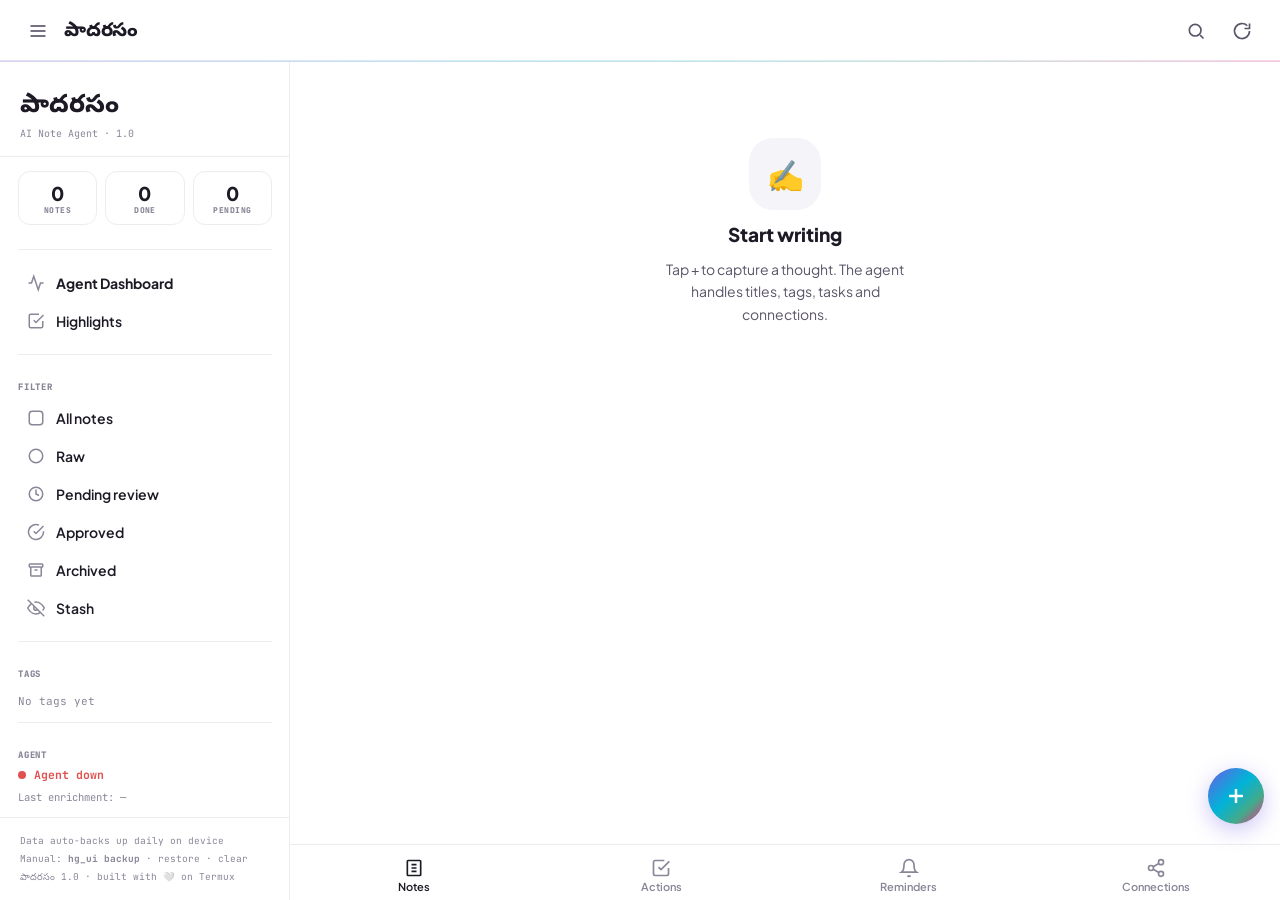
==== hg_ui/static/index.html @ 942499d6 "Production grade version QuickSilver (Hg) v1.0.0" ====
<!DOCTYPE html>
<html lang="en">
<head>
<meta charset="UTF-8"/>
<meta name="viewport" content="width=device-width,initial-scale=1,viewport-fit=cover"/>
<meta name="theme-color" content="#ffffff"/>
<script>
// Apply the saved theme BEFORE first paint. Doing this in the main script would
// render one frame of light theme first — a jarring white flash for dark-mode
// users. Kept tiny and dependency-free so it can run this early.
// Note: theme is the one thing we DO persist locally even on a remote origin —
// it's a display preference, not note content, so it carries no privacy weight.
(function(){
  try{
    var t = localStorage.getItem("hg_theme") || "system";
    if (t === "dark" || t === "light") document.documentElement.dataset.theme = t;
    var dark = t === "dark" ||
      (t === "system" && matchMedia("(prefers-color-scheme: dark)").matches);
    var m = document.querySelector('meta[name="theme-color"]');
    if (m) m.setAttribute("content", dark ? "#131219" : "#ffffff");
  }catch(e){}
})();
</script>
<meta name="mobile-web-app-capable" content="yes"/>
<title>పాదరసం</title>
<link rel="manifest" href="/manifest.json"/>
<!-- Favicons. The manifest already covers the INSTALLED PWA, but browsers don't
     read it for the tab strip — these links are what put the Hg mark on a tab,
     a bookmark, and the iOS home screen.
     · SVG first: modern browsers prefer it (crisp at any DPI, tiny).
     · ICO fallback: Safari and older browsers ignore SVG favicons.
     · apple-touch-icon: iOS ignores the manifest entirely and needs this link. -->
<link rel="icon" href="/icons/favicon.svg" type="image/svg+xml"/>
<link rel="icon" href="/icons/favicon.ico" sizes="16x16 32x32 48x48"/>
<link rel="icon" href="/icons/favicon-32.png" type="image/png" sizes="32x32"/>
<link rel="icon" href="/icons/favicon-16.png" type="image/png" sizes="16x16"/>
<link rel="apple-touch-icon" href="/icons/apple-touch-icon.png" sizes="180x180"/>
<link rel="preconnect" href="https://fonts.googleapis.com"/>
<link rel="preconnect" href="https://fonts.gstatic.com" crossorigin/>
<link href="https://fonts.googleapis.com/css2?family=Plus+Jakarta+Sans:wght@400;500;600;700;800&family=Lora:ital,wght@0,400;0,500;1,400&family=JetBrains+Mono:wght@400;500;600&family=Noto+Serif+Telugu:wght@400;500;600;700&family=Noto+Sans+Telugu:wght@400;500;600;700&display=swap" rel="stylesheet"/>
<style>
/* ═══ Tokens — plain white chrome, pastel notes ═══ */
:root{
  --bg:#ffffff; --ink:#1d1a26; --ink2:#5a5568; --mut:#8a8698;
  --line:#ececf1; --line2:#dcdae6;
  --violet:#6C5CE7; --teal:#2f9e77; --amber:#e8964a; --pink:#e0447e; --rose:#e05252;
  --prism:linear-gradient(135deg,#6C5CE7,#00B4D8 45%,#43AA8B 72%,#F72585);
  --fd:'Plus Jakarta Sans','Noto Sans Telugu',sans-serif; --fb:'Lora','Noto Serif Telugu',Georgia,serif; --fm:'JetBrains Mono','Noto Sans Telugu',monospace;
  --nav:60px; --sb:env(safe-area-inset-bottom,0px);
  --rail:290px;   /* desktop sidebar width; 0 when collapsed (body.rail-off) */
  --sh:0 1px 2px rgba(29,26,38,.05); --sh2:0 10px 32px rgba(29,26,38,.12);
  --card:#ffffff;
}
/* ── Dark theme ───────────────────────────────────────────────────────────
   Everything downstream reads these variables, so a theme is a variable swap —
   no component needs to know which mode it's in. Not a plain inversion: dark
   surfaces are slightly warm and layered (bg darker than card) so depth still
   reads, and accents are lifted for contrast on dark rather than reused as-is.
   [data-theme="dark"] is the explicit choice; the media query covers "system"
   (which sets no attribute) without overriding an explicit light choice. */
:root[data-theme="dark"] .offline-banner,
:root[data-theme="dark"] [style*="#fff7e8"]{background:#2a2317!important;
  border-bottom-color:#453a22!important;color:var(--ink)!important}
:root[data-theme="dark"]{
  --bg:#131219; --ink:#ece9f5; --ink2:#b3aec6; --mut:#8b869e;
  --line:#272533; --line2:#363348;
  --card:#1b1a23;
  --violet:#9b8cff; --teal:#4fc79b; --amber:#f2b06b; --pink:#ff6fa5; --rose:#ff7070;
  --sh:0 1px 2px rgba(0,0,0,.4); --sh2:0 10px 32px rgba(0,0,0,.55);
}
@media (prefers-color-scheme: dark){
  :root:not([data-theme="light"]):not([data-theme="dark"]){
    --bg:#131219; --ink:#ece9f5; --ink2:#b3aec6; --mut:#8b869e;
    --line:#272533; --line2:#363348;
    --card:#1b1a23;
    --violet:#9b8cff; --teal:#4fc79b; --amber:#f2b06b; --pink:#ff6fa5; --rose:#ff7070;
    --sh:0 1px 2px rgba(0,0,0,.4); --sh2:0 10px 32px rgba(0,0,0,.55);
  }
}
*,*::before,*::after{box-sizing:border-box;margin:0;padding:0}
html{-webkit-text-size-adjust:100%}
body{font-family:var(--fd);background:var(--bg);color:var(--ink);
  height:100%;overflow:hidden;overscroll-behavior:none}
button{font-family:inherit;cursor:pointer;border:none;background:none;-webkit-tap-highlight-color:transparent;color:inherit}
input,textarea{font-family:inherit}

/* The shell is a fixed-height flex column: header and nav are flex-shrink:0 so
   only .main scrolls. `dvh` shrinks/grows as the mobile URL bar hides, which can
   push the pinned bars out of view mid-scroll — so we hard-pin to the viewport
   and let .main be the only scroller. `100%` + fixed inset keeps the shell
   locked to the real viewport regardless of URL-bar chrome. */
#app{display:flex;flex-direction:column;position:fixed;inset:0;
  height:100%;height:100dvh;overflow:hidden}

/* ═══ Header — quiet white ═══ */
.hdr{height:56px;flex-shrink:0;display:flex;align-items:center;gap:6px;padding:0 10px;
  background:var(--bg);border-bottom:1px solid var(--line);position:relative;z-index:50}
.hdr::after{content:'';position:absolute;left:0;right:0;bottom:-1px;height:2px;
  background:var(--prism);opacity:.18}
.ibtn{width:40px;height:40px;border-radius:50%;display:flex;align-items:center;
  justify-content:center;color:var(--ink2);flex-shrink:0;transition:background .12s}
.ibtn:active{background:var(--line)}
.ibtn svg{width:20px;height:20px}
.wordmark{font-size:18px;font-weight:800;letter-spacing:-.01em;flex:1;min-width:0;
  white-space:nowrap;overflow:hidden}
.srch{display:flex;align-items:center;gap:8px;background:#f5f5f9;border:1px solid var(--line);
  border-radius:20px;padding:7px 12px;flex:1;max-width:0;overflow:hidden;opacity:0;
  pointer-events:none;transition:max-width .22s,opacity .18s}
.srch.on{max-width:420px;opacity:1;pointer-events:auto}
.srch input{border:none;background:none;outline:none;font-size:14px;width:100%;color:var(--ink)}
.srch input::placeholder{color:var(--mut)}
.spin svg{animation:spin .7s linear infinite}
@keyframes spin{to{transform:rotate(360deg)}}

/* Ask your notes — a toggle pill inside the open search bar, and the panel
   that takes the feed's place while a question is pending/answered. Kept as
   a state of the existing search bar rather than a new nav item/screen, so
   it doesn't add a second thing that does "find something in my notes". */
.ask-toggle{flex-shrink:0;border:none;background:none;cursor:pointer;font-size:14px;
  line-height:1;padding:2px;color:var(--mut);transition:color .15s ease}
.ask-toggle.on{color:var(--violet)}
.ask-panel{display:none;margin:2px 14px 14px}
.ask-panel.on{display:block}
.ask-q{font-size:13px;font-weight:700;color:var(--mut);margin-bottom:10px}
.ask-card{border:1px solid var(--line);border-radius:16px;padding:16px;background:#fff}
.ask-think{display:flex;align-items:center;gap:8px;color:var(--mut);font-size:13.5px}
.ask-dot{width:6px;height:6px;border-radius:50%;background:var(--violet);
  animation:askPulse 1s ease-in-out infinite}
.ask-dot:nth-child(2){animation-delay:.15s}.ask-dot:nth-child(3){animation-delay:.3s}
@keyframes askPulse{0%,80%,100%{opacity:.25}40%{opacity:1}}
.ask-a{font-family:var(--fb);font-size:14.5px;line-height:1.6;color:var(--ink);
  white-space:pre-wrap;overflow-wrap:anywhere}
.ask-a.err{color:var(--red,#e05252)}
.ask-src{display:flex;flex-wrap:wrap;gap:8px;margin-top:14px}
.ask-chip{appearance:none;cursor:pointer;border:1px solid var(--line);background:#fafafc;
  border-radius:100px;padding:6px 12px;font-family:var(--fd);font-size:12px;font-weight:600;
  color:var(--violet);max-width:220px;overflow:hidden;text-overflow:ellipsis;white-space:nowrap}
.ask-chip:active{background:color-mix(in srgb,var(--violet) 8%,transparent)}

/* offline banner */
.offbar{position:fixed;top:0;left:0;right:0;z-index:700;display:none;
  padding:6px 14px;background:#fff7e8;border-bottom:1px solid #f2dcb8;text-align:center;
  font-family:var(--fm);font-size:11px;font-weight:600;color:#9a6b1f}
.offbar.on{display:block}
body.offline .hdr{margin-top:26px}

/* ═══ Main ═══ */
.main{flex:1;overflow-y:auto;overflow-x:hidden;-webkit-overflow-scrolling:touch;overscroll-behavior:contain;
  padding-bottom:calc(var(--nav) + var(--sb) + 84px)}
.view{display:none}.view.on{display:block;animation:fin .16s ease}
@keyframes fin{from{opacity:0;transform:translateY(3px)}to{opacity:1}}

/* ═══ Masonry pastel feed ═══ */
.feed{padding:12px}
.chiprow{padding:0 2px 10px}
.chip{font-family:var(--fm);font-size:12px;font-weight:700;color:var(--violet);
  background:rgba(108,92,231,.08);border:1px solid rgba(108,92,231,.22);
  padding:5px 13px;border-radius:16px}
.consol{background:linear-gradient(160deg,#f3f0ff,#eef4ff);border:1px solid #e2ddf5;border-radius:16px;padding:16px;margin-top:16px}
.consol-h{display:flex;align-items:center;gap:9px;font-family:var(--fd);font-weight:600;font-size:15px;margin-bottom:8px}
.consol-b{font-family:var(--fb);font-size:13.5px;line-height:1.6;color:var(--ink2);margin-bottom:14px}
.consol-b b{color:var(--ink);font-weight:600}
.consol-act{display:flex;gap:10px}
.consol-yes{flex:1;background:var(--prism,linear-gradient(120deg,#6C5CE7,#00B4D8));color:#fff;border:none;border-radius:11px;padding:11px;font-family:var(--fd);font-weight:600;font-size:13.5px;min-height:44px}
.consol-no{background:rgba(0,0,0,.04);color:var(--ink2);border:none;border-radius:11px;padding:11px 16px;font-family:var(--fm);font-size:12.5px;min-height:44px}
.consol-yes:active,.consol-no:active{transform:scale(.97)}
.tpl-row{display:flex;align-items:center;gap:10px;padding:13px 14px;border:1px solid var(--line);border-radius:14px;margin-bottom:10px}
.tpl-info{flex:1;cursor:pointer;min-width:0}
.tpl-name{font-family:var(--fd);font-weight:600;font-size:14.5px;margin-bottom:2px}
.tpl-prev{font-size:12px;color:var(--mut);font-family:var(--fm);overflow:hidden;text-overflow:ellipsis;white-space:nowrap}
.tpl-del{background:none;border:none;font-size:16px;padding:6px;cursor:pointer;opacity:.6;min-height:44px;min-width:44px}
.tpl-del:active{opacity:1}
/* ── In-app modal (replaces native confirm/prompt) ── */
.modal{position:fixed;inset:0;z-index:900;display:none;align-items:center;justify-content:center;padding:24px}
.modal.on{display:flex}
.modal-scrim{position:absolute;inset:0;background:rgba(12,12,21,.45);backdrop-filter:blur(2px);animation:mfade .18s ease}
.modal-box{position:relative;width:100%;max-width:380px;background:var(--card);border-radius:20px;
  padding:22px 22px 16px;box-shadow:0 24px 60px -12px rgba(12,12,21,.4);animation:mpop .22s cubic-bezier(.2,.8,.3,1)}
@keyframes mfade{from{opacity:0}to{opacity:1}}
@keyframes mpop{from{opacity:0;transform:translateY(12px) scale(.97)}to{opacity:1;transform:none}}
.modal-title{font-family:var(--fd);font-weight:600;font-size:18px;
  letter-spacing:-.01em;margin-bottom:8px;color:var(--ink)}
.modal-msg{font-family:var(--fb);font-size:14.5px;line-height:1.55;color:var(--ink2);margin-bottom:18px}
.modal-input,.modal-area{width:100%;font-family:var(--fb);font-size:14.5px;color:var(--ink);
  border:1px solid var(--line2);border-radius:12px;padding:11px 13px;margin-bottom:16px;
  background:var(--bg);outline:none;transition:border-color .15s}
.modal-input:focus,.modal-area:focus{border-color:var(--violet)}
.modal-area{min-height:96px;resize:vertical;line-height:1.5}
.modal-actions{display:flex;gap:10px;justify-content:flex-end}
.modal-btn{font-family:var(--fd);font-weight:600;font-size:14px;
  padding:10px 18px;border-radius:12px;border:none;min-height:44px;cursor:pointer;transition:transform .12s,background .15s}
.modal-btn:active{transform:scale(.96)}
.modal-btn.cancel{background:rgba(0,0,0,.05);color:var(--ink2)}
.modal-btn.cancel:active{background:rgba(0,0,0,.09)}
.modal-btn.confirm{background:var(--prism);color:#fff}
.modal-btn.confirm.danger{background:linear-gradient(120deg,#e0447e,#f72585)}
/* ── Highlights (==text==) ── */
.hl-group{margin-bottom:18px}
.hl-group-t{display:flex;align-items:center;gap:6px;font-family:var(--fd);font-weight:600;font-size:14px;color:var(--ink);margin-bottom:8px;cursor:pointer}
.hl-item{padding:9px 12px;border:1px solid var(--line);border-radius:11px;margin-bottom:7px;font-family:var(--fb);font-size:14px;line-height:1.5;cursor:pointer}
.hl-item:active{background:var(--bg)}
.c-cl{font-family:var(--fb);font-size:13px;line-height:1.5;color:var(--ink2);overflow:hidden;text-overflow:ellipsis;white-space:nowrap}
.c-cl.done{color:var(--mut);text-decoration:line-through}
.c-cl-more{font-family:var(--fm);font-size:10.5px;color:var(--mut);margin-top:2px}
.cl-card{background:var(--card);border:1px solid var(--line);border-radius:16px;padding:6px 4px;margin-bottom:4px}
.cl-note-line{padding:8px 14px;font-family:var(--fb);font-size:14px;color:var(--ink2);font-weight:600}
.cl-row{display:flex;align-items:center;gap:11px;padding:9px 12px;border-radius:10px}
.cl-row:active{background:var(--bg)}
.cl-box{flex-shrink:0;width:24px;height:24px;border-radius:7px;border:2px solid var(--line2);
  background:var(--card);color:#fff;font-size:14px;font-weight:800;display:flex;align-items:center;justify-content:center;cursor:pointer;padding:0}
.cl-row.done .cl-box{background:var(--teal,#43AA8B);border-color:var(--teal,#43AA8B)}
.cl-txt{flex:1;font-family:var(--fb);font-size:15px;line-height:1.4;color:var(--ink)}
.cl-row.done .cl-txt{text-decoration:line-through;color:var(--mut)}
.cl-del{flex-shrink:0;width:30px;height:30px;border:none;background:none;color:var(--mut);
  font-size:20px;line-height:1;cursor:pointer;opacity:.5;border-radius:8px}
.cl-del:active{opacity:1;background:rgba(224,68,126,.08);color:var(--pink)}
.cl-add{display:flex;align-items:center;gap:11px;padding:9px 12px;border-top:1px dashed var(--line);margin-top:2px}
.cl-add-ic{flex-shrink:0;width:24px;height:24px;border-radius:7px;border:2px dashed var(--line2);
  color:var(--mut);font-size:17px;display:flex;align-items:center;justify-content:center}
.cl-add-in{flex:1;border:none;background:none;outline:none;font-family:var(--fb);font-size:15px;color:var(--ink);padding:4px 0}
.cl-add-in::placeholder{color:var(--mut)}
.fab-menu{position:fixed;bottom:calc(var(--nav) + var(--sb) + 84px);right:16px;z-index:61;
  display:none;flex-direction:column;gap:8px;align-items:flex-end}
.fab-menu.on{display:flex;animation:fabpop .18s ease}
@keyframes fabpop{from{opacity:0;transform:translateY(8px)}to{opacity:1;transform:none}}
.fab-opt{display:inline-flex;align-items:center;gap:9px;background:var(--card);border:1px solid var(--line);
  border-radius:14px;padding:11px 16px;font-family:var(--fd);font-weight:600;
  font-size:14px;color:var(--ink);box-shadow:0 6px 18px -6px rgba(12,12,21,.2);min-height:46px}
.fab-opt span{font-size:17px}
.fab-opt:active{transform:scale(.96)}
mark.hl{border-radius:3px;padding:0 2px;background:transparent;box-decoration-break:clone;-webkit-box-decoration-break:clone}
mark.hl-y{background:rgba(250,204,21,.55);box-shadow:inset 0 -2px 0 rgba(202,138,4,.55)}
mark.hl-g{background:rgba(52,211,153,.45);box-shadow:inset 0 -2px 0 rgba(5,150,105,.5)}
mark.hl-p{background:rgba(244,114,182,.4);box-shadow:inset 0 -2px 0 rgba(219,39,119,.5)}
mark.hl-b{background:rgba(56,189,248,.42);box-shadow:inset 0 -2px 0 rgba(2,132,199,.5)}
/* selection highlight toolbar */
/* Highlight palette — vertical, docked to the right edge. Appears when text is
   selected; slides in from the right, out of the way of the text. */
.hlbar{position:fixed;right:0;top:50%;transform:translateY(-50%) translateX(102%);
  z-index:850;display:flex;align-items:center;opacity:0;pointer-events:none;
  transition:transform .28s cubic-bezier(.34,1.3,.4,1),opacity .2s}
.hlbar.on{opacity:1;pointer-events:auto;transform:translateY(-50%) translateX(0)}
.hlbar-panel{display:flex;flex-direction:column;align-items:center;gap:11px;
  padding:15px 13px;background:linear-gradient(160deg,rgba(30,30,42,.97),rgba(20,20,28,.97));
  backdrop-filter:blur(12px);-webkit-backdrop-filter:blur(12px);
  border-radius:18px 0 0 18px;border-left:1px solid rgba(255,255,255,.06);
  box-shadow:-12px 0 36px -12px rgba(12,12,21,.6)}
.hl-swatch{width:32px;height:32px;border-radius:50%;border:2.5px solid rgba(255,255,255,.9);
  cursor:pointer;padding:0;box-shadow:0 2px 8px rgba(0,0,0,.25),inset 0 1px 2px rgba(255,255,255,.4);
  transition:transform .14s cubic-bezier(.34,1.5,.5,1)}
.hl-swatch.y{background:#facc15} .hl-swatch.g{background:#34d399}
.hl-swatch.p{background:#f472b6} .hl-swatch.b{background:#38bdf8}
.hl-swatch:active{transform:scale(1.18)}
.hlbar-sep{width:20px;height:1px;background:rgba(255,255,255,.12);margin:1px 0}
.hl-erase{width:32px;height:32px;border-radius:50%;border:none;
  background:rgba(255,255,255,.1);color:#e6e6ef;cursor:pointer;
  display:flex;align-items:center;justify-content:center;transition:transform .14s,background .15s}
.hl-erase svg{width:17px;height:17px}
.hl-erase:active{transform:scale(1.12);background:rgba(255,255,255,.2)}
.pin-badge{position:absolute;top:9px;right:10px;font-size:12px;opacity:.85;line-height:1}
/* CSS multi-column (column-count) filled columns top-to-bottom before moving
   right, which (a) reads out of newest-first order once there's more than one
   column, and (b) can grow an extra column past the viewport edge when content
   is tall, producing a blank column revealed by a horizontal swipe. CSS Grid
   with auto-fill/minmax fixes both: it lays out strictly left-to-right,
   top-to-bottom (so server order == reading order == newest first), it never
   adds columns beyond what fits the container width, and the column count is
   derived purely from available width — no manual breakpoints needed. */
.masonry{display:grid;grid-template-columns:repeat(auto-fill,minmax(150px,1fr));gap:10px}
.card{min-width:0;margin-bottom:10px;border-radius:16px;padding:14px;
  border:1px solid rgba(29,26,38,.07);box-shadow:var(--sh);position:relative;
  cursor:pointer;transition:transform .12s cubic-bezier(.3,1.4,.5,1),box-shadow .2s}
.card:active{transform:scale(.97)}
/* Keep-style hover quick-actions. Hidden by default; on pointer devices they
   fade in when the card is hovered, sitting top-right over the tile. On touch
   devices (no hover) they are hidden entirely — mobile keeps the clean tile and
   uses the kebab, which already works well there. */
.c-actions{position:absolute;top:8px;right:8px;display:flex;gap:4px;
  opacity:0;pointer-events:none;transition:opacity .14s ease}
.c-act{appearance:none;cursor:pointer;width:30px;height:30px;display:flex;
  align-items:center;justify-content:center;border:none;border-radius:50%;
  background:color-mix(in srgb,var(--bg) 82%,transparent);
  backdrop-filter:blur(4px);color:var(--ink2);
  box-shadow:0 1px 4px rgba(12,12,21,.16);transition:background .12s,color .12s,transform .1s}
.c-act:hover{background:var(--bg);color:var(--violet)}
.c-act:active{transform:scale(.9)}
.c-act-danger:hover{color:var(--rose)}
@media (hover:hover) and (pointer:fine){
  .card:hover .c-actions{opacity:1;pointer-events:auto}
}
/* On touch (no hover), a long-press reveals the same actions — the card gets
   .show-acts, matching Keep's press-and-hold affordance. Tapping elsewhere
   clears it. */
.card.show-acts .c-actions{opacity:1;pointer-events:auto}
/* Stashed notes: blur the title/body until interacted with. Visual privacy only
   — the content is still plaintext underneath (not encryption). Titles stay
   CRISP so you can tell notes apart and open the right one; only the body
   preview (the sensitive part) is blurred until you tap in. */
.card-hidden .c-body, .card-hidden .c-cl,
.card-hidden .c-cl-more{ filter:blur(7px); transition:filter .15s; user-select:none }
.card-hidden:hover .c-body,
.card-hidden:active .c-body,
.card-hidden:active .c-cl, .card-hidden:active .c-cl-more{ filter:none }
.card-hidden::before{ content:"📥"; position:absolute; top:10px; right:12px;
  font-size:13px; opacity:.5 }
.card:hover{box-shadow:0 4px 16px -4px rgba(29,26,38,.14)}
/* Entrance animation ONLY on first load (class added once), never on the
   frequent SSE re-renders — otherwise the whole feed flickers on every agent
   update, which reads as a distracting screen refresh. */
.masonry.first-paint .card{animation:cardIn .32s cubic-bezier(.2,.8,.3,1) backwards}
@keyframes cardIn{from{opacity:0;transform:translateY(8px)}to{opacity:1;transform:none}}
.dot{position:absolute;top:12px;right:12px;width:8px;height:8px;border-radius:50%}
.dot.raw{background:#c3c0cf}
.dot.pending{background:var(--amber);animation:blink 1.6s infinite}
.dot.approved{background:var(--teal)}
.dot.force{background:var(--amber);animation:blink 1.6s infinite}  /* "Enriching" */
@keyframes blink{50%{opacity:.35}}
.c-title{font-size:14px;font-weight:700;line-height:1.35;padding-right:16px;margin-bottom:5px;
  overflow-wrap:anywhere;word-break:break-word}
.c-body{font-family:var(--fb);font-size:13.5px;line-height:1.55;color:var(--ink2);
  display:-webkit-box;-webkit-line-clamp:6;-webkit-box-orient:vertical;overflow:hidden;
  overflow-wrap:anywhere;word-break:break-word}
.c-foot{display:flex;align-items:center;gap:8px;margin-top:10px;
  font-family:var(--fm);font-size:10px;color:var(--mut)}
.c-tasks{margin-left:auto;display:flex;align-items:center;gap:3px;font-weight:700;color:var(--teal)}

.empty{display:flex;flex-direction:column;align-items:center;padding:64px 28px;
  text-align:center;gap:12px}
.empty-i{width:72px;height:72px;border-radius:24px;background:#f5f5f9;
  display:flex;align-items:center;justify-content:center;font-size:30px}
.empty-t{font-size:19px;font-weight:800}
.empty-b{font-size:14px;color:var(--ink2);line-height:1.6;max-width:260px}
.sk{break-inside:avoid;margin-bottom:10px;height:110px;border-radius:16px;
  background:#f5f5f9;position:relative;overflow:hidden}
.sk::after{content:'';position:absolute;inset:0;transform:translateX(-100%);
  background:linear-gradient(90deg,transparent,rgba(255,255,255,.7),transparent);
  animation:shm 1.2s infinite}
@keyframes shm{to{transform:translateX(100%)}}

/* ═══ Pages (actions / connections) ═══ */
.page{padding:16px}
.p-head{display:flex;align-items:center;gap:12px;margin-bottom:14px}
.p-title{font-size:22px;font-weight:800;flex:1}
.p-sub{font-size:13px;font-weight:600;color:var(--violet);margin-left:8px;
  font-family:var(--fm)}
.pill{font-family:var(--fm);font-size:11px;font-weight:700;padding:4px 12px;border-radius:14px}
.pill.pink{background:#fde9f1;color:var(--pink)}
.sect{font-size:10.5px;font-weight:800;text-transform:uppercase;letter-spacing:.09em;
  color:var(--mut);font-family:var(--fm);margin:20px 0 9px;display:flex;align-items:center;gap:10px}
.sect::after{content:'';flex:1;height:1px;background:var(--line)}
.sect-n{font-family:var(--fm);font-size:9.5px;font-weight:700;color:var(--violet);
  background:color-mix(in srgb,var(--violet) 12%,transparent);
  padding:1px 7px;border-radius:9px;letter-spacing:0}
.rel-more{appearance:none;cursor:pointer;width:100%;margin-top:7px;padding:9px;
  border:1.5px dashed var(--line2);border-radius:12px;background:none;
  font-family:var(--fd);font-size:12px;font-weight:700;color:var(--violet);
  transition:background .15s ease}
.rel-more:active{background:color-mix(in srgb,var(--violet) 8%,transparent)}
.alist{display:flex;flex-direction:column;gap:8px}
.aitem{display:flex;align-items:flex-start;gap:12px;padding:12px 13px;border-radius:14px;
  background:var(--bg);border:1px solid var(--line);cursor:pointer}
.acheck{width:21px;height:21px;border-radius:7px;flex-shrink:0;border:2px solid var(--line2);
  display:flex;align-items:center;justify-content:center;color:#fff;margin-top:1px;
  transition:all .18s cubic-bezier(.3,1.5,.5,1)}
.aitem.done .acheck{background:var(--teal);border-color:var(--teal)}
.atext{font-size:14px;line-height:1.5;flex:1}
.acat{display:inline-block;margin-left:7px;padding:1px 7px;border-radius:9px;
  font-family:var(--fd);font-size:9.5px;font-weight:700;letter-spacing:.03em;
  text-transform:uppercase;vertical-align:middle}
.acat-work{background:color-mix(in srgb,var(--violet) 15%,transparent);color:var(--violet)}
.acat-personal{background:color-mix(in srgb,var(--teal) 16%,transparent);color:var(--teal)}
.ablock{font-family:var(--fd);font-size:11px;color:var(--amber);margin-top:2px}
.ahint{color:var(--mut);font-size:12.5px}
.acheck.rem{border:none;background:none;font-size:15px;display:flex;
  align-items:center;justify-content:center}
/* Dismiss ("not a task" / "don't remind me") — deliberately quiet: visible on
   the row but never competing with the checkbox, which is the primary action. */
.adismiss{appearance:none;border:none;background:none;cursor:pointer;flex:none;
  color:var(--mut);font-size:15px;line-height:1;padding:3px 5px;border-radius:8px;
  opacity:.45;transition:all .15s ease}
.adismiss:hover,.adismiss:active{opacity:1;color:var(--magenta,#F72585);
  background:var(--line)}
/* Enrichment mode rows: a radio group, so the chosen row is stated plainly and
   the alternatives stay visible rather than hiding behind a toggle's state. */
/* Segmented control: Material's pick-one-of-a-few pattern. Three stacked list
   rows became one 36px strip plus two short lines — roughly a third of the
   height, and visually consistent with the compose capsule. */
.mode-wrap{padding:2px 12px 8px}
.seg{display:flex;gap:3px;padding:3px;border-radius:12px;background:var(--bg);
  border:1px solid var(--line)}
.seg-b{appearance:none;flex:1;cursor:pointer;border:none;background:none;
  font-family:var(--fd);font-size:12.5px;font-weight:700;color:var(--mut);
  padding:11px 6px;border-radius:9px;white-space:nowrap;
  /* Material's emphasized-decelerate curve: quick to commit, soft to settle —
     it reads as the control responding to you rather than animating at you. */
  transition:background .22s cubic-bezier(.2,0,0,1),
             color .18s ease, box-shadow .22s cubic-bezier(.2,0,0,1),
             transform .12s cubic-bezier(.2,0,0,1)}
.seg-b.on{background:var(--card);color:var(--violet);box-shadow:var(--sh);
  font-weight:800}
/* Press feedback on the segment you're touching, not the whole strip. */
.seg-b:active{transform:scale(.94)}
.seg-b:not(.on):active{background:color-mix(in srgb,var(--violet) 7%,transparent)}
/* The explanatory lines cross-fade rather than snapping, so a mid-flight change
   doesn't read as a glitch. */
.mode-desc,.mode-when{transition:color .2s ease}
.mode-desc{font-family:var(--fd);font-size:12px;font-weight:600;color:var(--ink2);
  margin:8px 3px 0;line-height:1.35}
/* When it takes effect — Full↔Metadata only shape the NEXT run, and saying so
   prevents "I changed it and nothing happened". */
.mode-when{font-family:var(--fd);font-size:11px;font-weight:500;color:var(--mut);
  margin:2px 3px 0;line-height:1.3;font-style:italic}
/* Supporting text in the UI sans at a calm size — monospace here read as
   technical output rather than a description, and its width made rows wrap. */
.sa-sub{font-family:var(--fd);font-size:12px;font-weight:500;color:var(--mut);
  letter-spacing:0;text-transform:none;line-height:1.35}
/* Selected row: a soft container tint (Material's selected-list-item) rather
   than colouring every glyph, which keeps the supporting line legible. */
.mode-act.on{background:color-mix(in srgb, var(--violet) 9%, transparent)}
.mode-act.on .sa-l{color:var(--violet)}
.mode-act.on .sa-sub{color:color-mix(in srgb, var(--violet) 58%, var(--mut))}
.aoff{padding:12px 13px;border-radius:14px;background:var(--card);
  border:1px dashed var(--line2);font-size:13px;color:var(--mut);
  display:flex;align-items:center;gap:8px;flex-wrap:wrap}
.alink{appearance:none;border:none;background:none;cursor:pointer;padding:0;
  font-size:13px;font-weight:700;color:var(--violet);text-decoration:underline}
.aitem.done .atext{opacity:.4;text-decoration:line-through}
.asrc{font-size:10px;color:var(--violet);font-family:var(--fm);margin-top:3px;font-weight:600}
.clu{border:1px solid var(--line);border-radius:16px;overflow:hidden;margin-bottom:12px}
.clu-h{padding:11px 14px;display:flex;align-items:center;gap:10px;background:#fafafc;
  border-bottom:1px solid var(--line)}
.clu-i{width:24px;height:24px;border-radius:50%;color:#fff;font-size:10px;font-weight:800;
  font-family:var(--fm);display:flex;align-items:center;justify-content:center}
.clu-t{font-size:13.5px;font-weight:700;flex:1}
.clu-n{display:flex;align-items:center;gap:10px;padding:10px 14px;cursor:pointer;
  border-bottom:1px solid var(--line)}
.clu-n:last-child{border-bottom:none}
.clu-d{width:7px;height:7px;border-radius:50%;flex-shrink:0}
.clu-nt{font-size:13.5px;font-weight:500;flex:1;overflow:hidden;text-overflow:ellipsis;white-space:nowrap}
.clu-more{appearance:none;cursor:pointer;display:block;width:100%;padding:10px 14px;
  border:none;border-top:1px solid var(--line);background:#fafafc;text-align:left;
  font-family:var(--fd);font-size:12px;font-weight:700;color:var(--violet);
  transition:background .15s ease}
.clu-more:active{background:color-mix(in srgb,var(--violet) 8%,transparent)}

/* ═══ Bottom nav + FAB ═══ */
.nav{height:calc(var(--nav) + var(--sb));padding-bottom:var(--sb);background:var(--bg);
  border-top:1px solid var(--line);display:flex;flex-shrink:0;z-index:50}
.nitem{flex:1;display:flex;flex-direction:column;align-items:center;justify-content:center;
  gap:2px;color:var(--mut);font-size:10.5px;font-weight:600;padding-top:6px;position:relative}
.nitem.on{color:var(--ink)}
.nitem svg{width:22px;height:22px}
.nbadge{position:absolute;top:5px;margin-left:24px;color:#fff;font-size:9px;font-weight:700;
  border-radius:9px;padding:1px 5px;font-family:var(--fm)}
.fab{position:fixed;bottom:calc(var(--nav) + var(--sb) + 16px);right:16px;z-index:60;
  width:56px;height:56px;border-radius:50%;background:var(--prism);color:#fff;
  box-shadow:0 6px 22px rgba(108,92,231,.35);display:flex;align-items:center;
  justify-content:center;transition:transform .14s cubic-bezier(.3,1.5,.5,1)}
.fab:active{transform:scale(.9)}
.fab svg{width:24px;height:24px}

/* ═══ Detail sheet ═══ */
.sheet{position:fixed;inset:0;z-index:300;background:var(--bg);display:none;
  flex-direction:column}
.sheet.on{display:flex;animation:up .22s cubic-bezier(.2,.8,.3,1)}
@keyframes up{from{transform:translateY(5%);opacity:.5}to{transform:none;opacity:1}}
.sh-hd{height:54px;flex-shrink:0;display:flex;align-items:center;gap:10px;padding:0 10px;
  border-bottom:1px solid var(--line)}
.sh-t{flex:1;font-size:15.5px;font-weight:800;overflow:hidden;text-overflow:ellipsis;white-space:nowrap}
.sh-cancel{flex-shrink:0;padding:7px 14px;border-radius:10px;border:1px solid var(--line2);
  background:var(--card);color:var(--ink2);font-family:var(--fm);font-size:12.5px;font-weight:700;cursor:pointer}
.sh-cancel:active{transform:scale(.95);background:var(--bg)}
.adopt-hint{font-family:var(--fm);font-size:11px;font-weight:700;color:var(--violet);
  background:rgba(108,92,231,.08);border-radius:8px;padding:6px 10px;margin-bottom:10px;
  display:inline-block}
.sh-sc{flex:1;overflow-y:auto;-webkit-overflow-scrolling:touch;padding:16px;
  padding-bottom:calc(30px + var(--sb))}
.strow{display:flex;align-items:flex-start;gap:10px;margin-bottom:16px}
.stpill{font-family:var(--fm);font-size:9.5px;font-weight:800;padding:3px 9px;
  border-radius:9px;text-transform:uppercase;letter-spacing:.05em}
.stpill.raw{background:#f0eff5;color:var(--mut)}
.stpill.pending{background:#fdf1e3;color:#b06d24}
.stpill.approved{background:#e6f4ee;color:var(--teal)}
.stpill.force{background:#fdf1e3;color:#b06d24}   /* same as pending: "Enriching" */
.stcap{font-family:var(--fm);font-size:11px;color:var(--mut);flex:1;line-height:1.55;padding-top:1px}
.ncard{border-radius:16px;padding:16px;border:1px solid rgba(29,26,38,.07)}
.ntext{font-family:var(--fb);font-size:15.5px;line-height:1.75;color:var(--ink);
  overflow-wrap:anywhere;word-break:break-word}
.nlink{color:var(--violet);text-decoration:underline;text-decoration-color:rgba(108,92,231,.4);
  text-underline-offset:2px;word-break:break-all}
.nlink:active{opacity:.6}
.ntext h2,.ntext h3{font-family:var(--fd);margin:.7em 0 .35em;font-weight:800;line-height:1.3}
.ntext h2{font-size:1.12em}.ntext h3{font-size:1.02em}
.ntext p{margin:0 0 .7em}.ntext p:last-child{margin-bottom:0}
.ntext ul{padding-left:1.15em;margin:.3em 0 .7em}
.ntext li{margin:.18em 0;line-height:1.6}
.ntext blockquote{border-left:3px solid var(--line2);padding:.15em 0 .15em .85em;
  margin:.5em 0;color:var(--ink2);font-style:italic}
.ntext .codewrap{position:relative;margin:.6em 0}
.ntext .codecopy{position:absolute;top:8px;right:8px;z-index:2;font-family:var(--fm);
  font-size:10.5px;font-weight:700;color:var(--ink2);background:rgba(255,255,255,.85);
  border:1px solid var(--line);border-radius:8px;padding:4px 9px;backdrop-filter:blur(4px)}
.ntext .codecopy:active{background:var(--violet);color:#fff;border-color:var(--violet)}
.ntext .codewrap pre.code{margin:0}
.ntext pre.code{background:#f6f6fa;border:1px solid var(--line);border-radius:10px;
  padding:12px 14px;margin:.6em 0;overflow-x:auto;-webkit-overflow-scrolling:touch}
.ntext pre.code code{font-family:var(--fm);font-size:12.5px;line-height:1.6;
  color:#2a2740;white-space:pre;background:none;padding:0}
.ntext code.ic{font-family:var(--fm);font-size:.88em;background:#f0eff6;
  padding:1px 5px;border-radius:5px;color:#5a4bd0}
.nfoot{display:flex;justify-content:flex-end;margin-top:12px}
.ghost{padding:8px 15px;border-radius:15px;background:rgba(255,255,255,.7);
  border:1px solid rgba(29,26,38,.12);font-size:12px;font-weight:700;
  color:var(--ink2);font-family:var(--fm)}
.tags{display:flex;flex-wrap:wrap;gap:7px;margin-top:12px}
.tag{font-family:var(--fm);font-size:11.5px;font-weight:600;color:var(--violet);
  background:rgba(108,92,231,.08);padding:4px 11px;border-radius:13px}
.sumcard{font-family:var(--fb);font-style:italic;font-size:14.5px;line-height:1.7;
  color:var(--ink2);padding:13px 16px;border-radius:14px;background:#fafafc;
  border-left:3px solid var(--violet)}
.sug{border:1px solid var(--line);border-radius:16px;overflow:hidden}
.sug.stale{opacity:.55}
.sug-h{padding:11px 14px;display:flex;align-items:center;gap:8px;background:#fafafc;
  border-bottom:1px solid var(--line)}
.sug-l{font-size:10.5px;font-weight:800;color:var(--violet);font-family:var(--fm);
  text-transform:uppercase;letter-spacing:.06em;flex:1}
.sug-s{padding:12px 14px;border-bottom:1px solid var(--line)}
.sug-s:last-child{border-bottom:none}
.sug-sl{font-size:9.5px;font-weight:800;text-transform:uppercase;letter-spacing:.07em;
  color:var(--mut);font-family:var(--fm);margin-bottom:6px}
.conf{font-family:var(--fm);font-size:10.5px;font-weight:700;color:var(--ink2)}
.rel{display:flex;align-items:center;gap:11px;padding:11px 13px;border-radius:14px;
  border:1px solid var(--line);cursor:pointer;margin-bottom:8px}
.rel-s{font-family:var(--fm);font-size:9.5px;font-weight:700;color:var(--violet);
  background:rgba(108,92,231,.08);padding:2px 8px;border-radius:9px}
.rel-t{font-size:14px;font-weight:600;flex:1;overflow:hidden;text-overflow:ellipsis;white-space:nowrap}
.meta{font-family:var(--fm);font-size:10px;color:var(--mut);line-height:1.9;margin-top:20px;
  padding:12px 14px;background:#fafafc;border-radius:12px}
.cta-bar{position:absolute;bottom:0;left:0;right:0;z-index:5;
  padding:10px 16px calc(12px + var(--sb));pointer-events:none;
  background:linear-gradient(to top,rgba(255,255,255,.97) 60%,transparent)}
.cta{pointer-events:auto;width:100%;padding:15px;border-radius:14px;background:var(--prism);
  color:#fff;font-size:15px;font-weight:800;box-shadow:0 6px 22px rgba(108,92,231,.3);
  transition:transform .12s}
.cta:active{transform:scale(.97)}
.cta-bar-2{display:flex;gap:10px}
.cta-bar-2 .cta{width:auto;flex:1}
.cta-ghost{background:var(--card);color:var(--ink);border:1.5px solid var(--line2);
  box-shadow:0 2px 8px rgba(12,12,21,.06)}
/* Deliberately understated: a save is the expected default, not an event to
   celebrate. Muted colour, small, and it fades in/out slowly so it reads as
   ambient status rather than a notification demanding attention. */
.saveind{color:var(--mut);font-family:var(--fd);font-size:10.5px;font-weight:500;
  flex:none;white-space:nowrap;letter-spacing:.01em;
  opacity:0;transition:opacity .45s ease}
.saveind.show{opacity:.75}
/* Save FAILED — must be unmissable and must not auto-fade. A silent save
   failure is data loss; this stays until the next successful save clears it. */
.saveind.save-err{color:var(--rose,#e05252);font-weight:700;opacity:1}
/* Bottom action bar — compact chips, quiet by default, tap target >=44px */
.set-group{margin-bottom:24px}
.set-glabel{font-family:var(--fm);font-size:10.5px;font-weight:800;text-transform:uppercase;
  letter-spacing:.08em;color:var(--mut);margin-bottom:12px}
.set-item{margin-bottom:18px}
.set-t{font-family:var(--fd);font-weight:600;font-size:15px;color:var(--ink);margin-bottom:3px}
.set-d{font-family:var(--fb);font-size:12.5px;color:var(--ink2);line-height:1.5;margin-bottom:10px}
.set-seg{display:flex;flex-wrap:wrap;gap:6px;background:var(--bg);padding:4px;border-radius:12px;border:1px solid var(--line)}
.set-seg-b{flex:1;min-width:fit-content;padding:9px 12px;border:none;background:none;border-radius:9px;
  font-family:var(--fm);font-size:12.5px;font-weight:600;color:var(--ink2);cursor:pointer;white-space:nowrap;min-height:40px}
.set-seg-b.on{background:var(--card);color:var(--violet);box-shadow:0 1px 4px rgba(12,12,21,.08)}
.set-seg-b:active{transform:scale(.97)}
/* Note-colour theme swatches — same visual weight as the theme segments above,
   but each button carries a colour dot so the choice is legible at a glance. */
.set-swatches{display:flex;flex-wrap:wrap;gap:8px}
/* Theme picker — a small grid of cards (like a chat-wallpaper picker), each
   previewing the palette as a cluster of dots rather than one flat swatch, so
   you can see the actual variety of a theme before choosing it. */
.theme-grid{display:grid;grid-template-columns:repeat(auto-fill,minmax(96px,1fr));gap:10px}
.theme-card{flex-direction:column;align-items:center;gap:8px;padding:12px 8px;
  text-align:center}
.theme-cluster{display:grid;grid-template-columns:1fr 1fr;grid-template-rows:1fr 1fr;
  gap:3px;width:34px;height:34px;border-radius:10px;overflow:hidden;
  border:1px solid rgba(0,0,0,.06)}
.theme-dot{display:block;width:100%;height:100%}
.swb{display:flex;align-items:center;gap:8px;padding:8px 12px;border-radius:12px;
  border:1.5px solid var(--line);background:var(--card);cursor:pointer;
  font-family:var(--fm);font-size:12.5px;font-weight:600;color:var(--ink2);
  transition:border-color .15s ease, background .15s ease}
.swb-dot{width:16px;height:16px;border-radius:50%;flex:none;
  border:1px solid rgba(0,0,0,.08);box-shadow:inset 0 0 0 1px rgba(255,255,255,.4)}
.swb.on{border-color:var(--violet);background:color-mix(in srgb,var(--violet) 7%,var(--card));color:var(--violet)}
.swb:active{transform:scale(.96)}
.set-status{display:flex;align-items:center;gap:8px;font-family:var(--fm);font-size:12px;
  line-height:1.5;padding:10px 12px;border-radius:10px;background:var(--bg)}
.set-status .set-dot{width:8px;height:8px;border-radius:50%;flex-shrink:0}
.set-status.ok{color:#0f7a52} .set-status.ok .set-dot{background:#22c55e}
.set-status.off{color:var(--ink2)} .set-status.off .set-dot{background:#f59e0b}
.set-status b{font-family:var(--fm);color:var(--ink)}
.set-note{font-family:var(--fm);font-size:11px;color:var(--mut);line-height:1.6;padding:14px;
  background:var(--bg);border-radius:12px;margin-top:8px}
.ev-row{display:flex;gap:10px}
.ev-date{flex:1.4} .ev-time{flex:1}
.brief-refresh{flex-shrink:0;width:30px;height:30px;border-radius:9px;border:1px solid var(--line);
  background:var(--card);color:var(--violet);font-size:15px;cursor:pointer;line-height:1;display:flex;
  align-items:center;justify-content:center}
.brief-refresh:active{transform:scale(.92)}
.brief-refresh.spinning{animation:hlspin .8s linear infinite;pointer-events:none;opacity:.6}
@keyframes hlspin{from{transform:rotate(0)}to{transform:rotate(360deg)}}
/* Slim inline disclosure row (not a card): a quiet chevron + "Details" + sub-
   labels. Reveals tasks/AI/history in place without competing with the note. */
.detRow{width:100%;display:flex;align-items:center;gap:9px;margin:4px 0 2px;
  padding:4px 4px 4px;background:none;border:none;cursor:pointer;color:var(--ink2);
  border-top:1px solid var(--line);border-radius:0}
.detRow:active{opacity:.6}
.detRow-chev{width:15px;height:15px;flex-shrink:0;color:var(--mut);
  transition:transform .2s ease}
.detRow.open .detRow-chev{transform:rotate(90deg)}
.detRow-l{font-family:var(--fm);font-size:12.5px;font-weight:700;color:var(--ink2);
  letter-spacing:.02em}
.detRow-sub{flex:1;text-align:right;font-family:var(--fm);font-size:10px;color:var(--mut);
  text-transform:uppercase;letter-spacing:.05em;overflow:hidden;text-overflow:ellipsis;white-space:nowrap}
.detBucket{animation:detslide .22s ease}
@keyframes detslide{from{opacity:0;transform:translateY(-4px)}to{opacity:1;transform:none}}
.actbar{display:flex;flex-wrap:wrap;gap:8px;margin:22px 0 6px;justify-content:center;
  padding-top:16px;border-top:1px solid var(--line)}
.act{display:inline-flex;align-items:center;gap:6px;min-height:44px;
  padding:0 13px;border-radius:12px;background:var(--bg);
  border:1px solid var(--line);color:var(--ink2);
  font-family:var(--fm);font-size:11.5px;font-weight:700;line-height:1;
  transition:background .15s,border-color .15s}
.act:active{background:var(--hg-lite,#eef0f5)}
.act .act-i{font-size:14px;line-height:1}
.act.on{color:var(--violet);border-color:rgba(108,92,231,.4);background:rgba(108,92,231,.06)}
.act.danger{color:var(--pink);border-color:rgba(224,68,126,.28)}
.hl-cap{text-align:center;font-family:var(--fm);font-size:10.5px;color:var(--mut);
  margin:2px 0 6px;opacity:.85}
/* Option A: slim ICON toolbar for the everyday actions. */
.actbar-ic{display:flex;gap:6px;margin:12px 0 6px;padding-top:12px;
  border-top:1px solid var(--line);justify-content:space-around}
.act-ic{flex:1;display:flex;flex-direction:column;align-items:center;gap:5px;
  min-height:56px;justify-content:center;padding:8px 4px;border-radius:14px;
  background:none;border:none;color:var(--ink2);cursor:pointer;
  transition:background .15s}
.act-ic:active{background:var(--hg-lite,#eef0f5)}
.act-ic-i{font-size:20px;line-height:1}
.act-ic-l{font-family:var(--fm);font-size:10.5px;font-weight:700;line-height:1;letter-spacing:.01em}
/* Grouped action overflow — a compact popover anchored under the header kebab,
   so the note stays visible behind it (you never feel you left the note). */
.popover-scrim{position:fixed;inset:0;z-index:340;background:rgba(20,18,30,.18);
  opacity:0;pointer-events:none;transition:opacity .16s}
.popover-scrim.on{opacity:1;pointer-events:auto}
.popover{position:fixed;top:56px;right:10px;z-index:341;width:min(78vw,300px);
  /* Size to content — the menu is a fixed, short list, so it should show every
     item without a scrollbar. Only fall back to scrolling on a viewport too
     short to fit it at all (rare), never as the default. */
  max-height:calc(100vh - 72px);overflow-y:auto;-webkit-overflow-scrolling:touch;
  background:var(--card,#fff);border:1px solid var(--line);border-radius:16px;
  padding:8px;box-shadow:0 18px 44px -12px rgba(12,12,21,.34);
  transform-origin:top right;transform:scale(.92);opacity:0;pointer-events:none;
  transition:transform .16s cubic-bezier(.3,1.3,.5,1),opacity .14s}
.popover.on{transform:scale(1);opacity:1;pointer-events:auto}
.sheet-grp-h{font-family:var(--fd);font-size:10px;font-weight:800;letter-spacing:.09em;
  text-transform:uppercase;color:var(--mut);margin:12px 8px 3px}
.sheet-grp-h:first-child{margin-top:2px}
/* Material-style list row: leading icon · headline · optional supporting line.
   align-items:flex-start with a matched icon line-height puts the icon on the
   SAME baseline as the headline — centring it against a two-line block leaves it
   floating awkwardly between the two lines. 48px min height is the touch target. */
.sheet-act{display:flex;align-items:flex-start;gap:13px;width:100%;min-height:44px;
  padding:8px 12px;border-radius:12px;background:none;border:none;cursor:pointer;
  color:var(--ink);font-family:var(--fb);font-size:15px;text-align:left;
  transition:background .12s}
.sheet-act:active{background:var(--hg-lite,#eef0f5)}
.sheet-act .sa-i{font-size:17px;width:24px;text-align:center;flex-shrink:0;
  line-height:26px}
/* Column layout applies to EVERY row, not just the mode rows — scoping it to
   .mode-act is what made "Run now" and its description run together on one line. */
.sheet-act .sa-l{flex:1;min-width:0;display:flex;flex-direction:column;gap:1px;
  line-height:1.3;padding-top:2px}
.sheet-act.on{color:var(--violet)}
.sheet-act.danger{color:var(--pink)}
.act.danger:active{background:rgba(224,68,126,.08)}
.rev{border:1px solid var(--line);border-radius:13px;margin-bottom:8px;overflow:hidden}
.rev-h{display:flex;align-items:center;gap:10px;padding:10px 13px;cursor:pointer}
.rev-k{font-family:var(--fm);font-size:9.5px;font-weight:700;padding:2px 8px;border-radius:9px}
.rev-b{display:none;padding:11px 13px;font-family:var(--fb);font-size:13px;
  line-height:1.65;color:var(--ink2);border-top:1px solid var(--line)}
.rev-restore{display:block;margin-top:10px;padding:7px 14px;border-radius:10px;
  background:rgba(108,92,231,.08);border:1px solid rgba(108,92,231,.22);
  color:var(--violet);font-family:var(--fm);font-size:11.5px;font-weight:700;
  cursor:pointer;transition:background .15s}
.rev-restore:active{background:rgba(108,92,231,.16)}

/* ═══ Editor — isolated full-screen layer ═══ */
.ed{position:fixed;inset:0;z-index:600;display:none;flex-direction:column;background:var(--bg)}
.ed.on{display:flex;animation:fin .15s ease}
.ed-actions{display:flex;align-items:center;gap:8px;flex:none;height:34px}
.ed-hd{height:54px;flex-shrink:0;display:flex;align-items:center;gap:8px;padding:0 12px;
  border-bottom:1px solid var(--line);background:var(--card)}
/* Title takes the slack and truncates rather than shoving the buttons off-edge —
   keeps the AI/Save pair anchored top-right at any width (mobile or web). */
.ed-t{flex:1;min-width:0;font-size:14px;font-weight:800;color:var(--ink2);
  overflow:hidden;text-overflow:ellipsis;white-space:nowrap}
.ed-sc{flex:1;overflow-y:auto;-webkit-overflow-scrolling:touch;
  padding:22px 20px calc(60px + var(--sb))}
.ed-x{font-family:var(--fb);font-size:17px;line-height:1.85;color:var(--ink);width:100%;
  min-height:60vh;border:none;outline:none;background:none;resize:none;overflow:hidden;
  caret-color:var(--violet)}
.ed-x::placeholder{color:var(--mut);font-style:italic}
/* ── AI segmented switch ─────────────────────────────────────────────────────
   Redesign: the old pill was a status chip (a dot + "AI: on/off") that changed
   width and had its text pushed off-centre by the dot, so beside the plain Save
   button it never looked aligned no matter how the boxes matched. A segmented
   switch removes the failure mode entirely: one fixed-width bordered unit, a
   static "AI" label, and two equal segments where the active one is filled. The
   width can't change, there's no dot to unbalance it, and it reads instantly as
   a switch rather than a second button competing with Save. */
/* AI enrichment toggle — the universally-understood switch shape: a label, a
   track, and one knob that slides. The TRACK carries the state (violet = on,
   grey = off) and a short word confirms it. No twin On/Off buttons competing
   over which looks active; there is exactly one moving part. */
.ai-tog{display:inline-flex;align-items:center;gap:9px;height:34px;flex:none;
  align-self:center;box-sizing:border-box;padding:0 12px;cursor:pointer;
  border:1.5px solid var(--line2);border-radius:17px;background:var(--bg);
  -webkit-tap-highlight-color:transparent}
.ai-tog:active{transform:scale(.97)}
.ai-tog-lab{font-family:var(--fd);font-size:11px;font-weight:800;color:var(--mut);
  letter-spacing:.06em;text-transform:uppercase}
.ai-tog-track{position:relative;width:40px;height:22px;border-radius:11px;
  background:var(--line2);transition:background .22s cubic-bezier(.2,0,0,1)}
.ai-tog-knob{position:absolute;top:2px;left:2px;width:18px;height:18px;
  border-radius:50%;background:#fff;box-shadow:0 1px 3px rgba(0,0,0,.28);
  transition:transform .24s cubic-bezier(.2,0,0,1)}
.ai-tog-state{font-family:var(--fd);font-size:12px;font-weight:800;
  color:var(--mut);min-width:26px;text-align:left;transition:color .2s ease}
/* ON */
.ai-tog[aria-checked="true"] .ai-tog-track{background:var(--violet)}
.ai-tog[aria-checked="true"] .ai-tog-knob{transform:translateX(18px)}
.ai-tog[aria-checked="true"] .ai-tog-state{color:var(--violet)}

/* Save — a filled primary that pairs with the switch: same height, same radius,
   its own solid weight so it reads as THE action, not a twin of the switch. */
/* Floating strip under the header: always-visible explanation of the AI mode,
   tinted to match the current state without stealing attention from writing. */
.tagsug{flex-shrink:0;display:flex;gap:6px;overflow-x:auto;padding:8px 14px;
  border-top:1px solid var(--line);background:var(--card);
  -webkit-overflow-scrolling:touch;scrollbar-width:none}
.tagsug::-webkit-scrollbar{display:none}
.tagsug-b{appearance:none;cursor:pointer;flex:none;white-space:nowrap;
  border:1px solid var(--line2);background:var(--bg);color:var(--violet);
  font-family:var(--fm);font-size:11.5px;font-weight:700;
  padding:6px 11px;border-radius:999px;transition:all .15s}
.tagsug-b:active{transform:scale(.95);
  background:color-mix(in srgb,var(--violet) 10%,transparent)}
.tagsug-n{font-family:var(--fd);font-size:10px;font-weight:600;color:var(--mut);
  margin-left:5px}
.ed-aibar{flex-shrink:0;padding:0 16px;font-family:var(--fb);font-size:12.5px;
  font-style:italic;color:var(--mut);border-bottom:1px solid transparent;
  background:var(--card);max-height:0;opacity:0;overflow:hidden;
  transition:max-height .22s ease, opacity .22s ease, padding .22s ease,
    background .18s ease, color .18s ease}
.ed-aibar.show{max-height:44px;opacity:1;padding:8px 16px;border-bottom-color:var(--line)}
/* The floating hint strip picks up the same tint so state reads at a glance. */
.ed-aibar.full{background:color-mix(in srgb, var(--violet) 6%, var(--card));
  color:var(--violet)}
.ed-aibar.meta{background:color-mix(in srgb, var(--teal) 7%, var(--card));
  color:var(--teal)}

/* ═══ Menu ═══ */
.menu{position:fixed;inset:0;z-index:500;display:none}
.menu.on{display:flex}
.menu-bk{position:absolute;inset:0;background:rgba(29,26,38,.32);backdrop-filter:blur(3px)}
.menu-p{position:absolute;left:0;top:0;bottom:0;width:290px;background:var(--bg);
  display:flex;flex-direction:column;overflow-y:auto;box-shadow:var(--sh2);
  animation:sl .22s cubic-bezier(.2,.8,.3,1)}
@keyframes sl{from{transform:translateX(-100%)}to{transform:none}}
.menu-hd{padding:24px 20px 16px;border-bottom:1px solid var(--line)}
.menu-nm{font-size:25px;font-weight:800}
.menu-sb{font-size:10px;color:var(--mut);font-family:var(--fm);margin-top:3px}
.mstats{display:grid;grid-template-columns:repeat(3,1fr);gap:8px;padding:14px 18px}
.mstat{text-align:center;padding:9px 4px;border-radius:12px;border:1px solid var(--line)}
.mstat-v{font-size:19px;font-weight:800}
.mstat-l{font-size:8px;font-weight:800;text-transform:uppercase;letter-spacing:.06em;
  color:var(--mut);font-family:var(--fm)}
.msec{padding:4px 18px}
.mlbl{font-size:9px;font-weight:800;text-transform:uppercase;letter-spacing:.09em;
  color:var(--mut);font-family:var(--fm);display:block;margin:12px 0 6px}
.mitem{display:flex;align-items:center;gap:11px;padding:10px 9px;border-radius:12px;
  font-size:14px;font-weight:600;cursor:pointer}
.mitem:active{background:#f5f5f9}
.mitem svg{width:18px;height:18px;color:var(--mut)}
.mdiv{height:1px;background:var(--line);margin:10px 18px}
.mtags{padding:4px 18px;display:flex;flex-wrap:wrap;gap:7px}
.agrow{display:flex;align-items:center;gap:8px;font-size:11.5px;font-weight:700;
  font-family:var(--fm);margin-bottom:6px}
.adot{width:8px;height:8px;border-radius:50%;background:var(--teal);animation:blink 2s infinite}
.mfoot{margin-top:auto;padding:14px 20px;border-top:1px solid var(--line);
  font-family:var(--fm);font-size:9.5px;color:var(--mut);line-height:1.9}

/* ═══ Toasts ═══ */
.toasts{position:fixed;top:66px;left:50%;transform:translateX(-50%);z-index:800;
  display:flex;flex-direction:column;gap:8px;pointer-events:none;
  width:calc(100% - 32px);max-width:340px}
.toast{padding:12px 16px;background:var(--ink);color:#fff;border-radius:14px;
  font-size:13.5px;font-weight:600;box-shadow:var(--sh2);animation:tin .2s ease;
  display:flex;align-items:center;gap:14px}
.toast.ok{background:var(--teal)}.toast.err{background:var(--rose)}
/* Undo affordance inside a toast. Dismissals are remembered permanently, so a
   mis-tap needs an immediate way back — this is that escape hatch. */
.toast-act{appearance:none;border:none;background:rgba(255,255,255,.22);
  color:#fff;font-family:inherit;font-size:12.5px;font-weight:800;cursor:pointer;
  padding:6px 12px;border-radius:9px;flex:none;letter-spacing:.02em}
.toast-act:active{background:rgba(255,255,255,.34)}
@keyframes tin{from{transform:translateY(-10px);opacity:0}to{transform:none;opacity:1}}
/* scroll-to-top */
.totop{position:fixed;bottom:calc(var(--nav) + var(--sb) + 84px);right:22px;z-index:55;
  width:44px;height:44px;border-radius:50%;background:var(--bg);border:1px solid var(--line2);
  box-shadow:var(--sh2);display:flex;align-items:center;justify-content:center;color:var(--ink2);
  opacity:0;pointer-events:none;transform:translateY(8px);transition:opacity .2s,transform .2s}
.totop.on{opacity:1;pointer-events:auto;transform:none}
.totop svg{width:20px;height:20px}
/* menu: fixed header while list scrolls */
.menu-hd{flex-shrink:0}
.menu-scroll{flex:1;overflow-y:auto;-webkit-overflow-scrolling:touch}
.mfoot{flex-shrink:0}
/* pulse dashboard */
/* Vitals card — light and blended rather than a heavy dark slab, so it sits
   calmly among the rest of the UI instead of shouting. */
.pulse-hero{position:relative;border-radius:18px;padding:19px 18px 18px;margin-bottom:14px;
  color:var(--ink);background:var(--card);border:1px solid var(--line);overflow:hidden;
  box-shadow:0 4px 18px -10px rgba(20,20,40,.16)}
.pulse-hero-top{position:relative;display:flex;align-items:center;gap:10px;margin-bottom:15px}
.pulse-hero-dot{width:8px;height:8px;border-radius:50%;background:var(--teal,#43AA8B);
  box-shadow:0 0 0 3px color-mix(in srgb,var(--teal,#43AA8B) 22%,transparent)}
.pulse-hero-l{font-family:var(--fm);font-size:11px;font-weight:700;color:var(--mut);flex:1;letter-spacing:.02em}
.pulse-grid{position:relative;display:grid;grid-template-columns:1fr 1fr;gap:10px}
.pulse-cell{background:var(--bg);border:1px solid var(--line);
  border-radius:12px;padding:11px 13px}
.pulse-cell-v{font-size:22px;font-weight:800;line-height:1.1;color:var(--ink)}
.pulse-cell-l{font-family:var(--fm);font-size:9.5px;font-weight:700;color:#8b8ba3;
  text-transform:uppercase;letter-spacing:.05em;margin-top:3px}
/* Dashboard tiles — every destination visible at once, each one tap away.
   A calm 3-across grid that scans in a glance rather than needing a scroll. */
.dtiles{display:grid;grid-template-columns:repeat(3,1fr);gap:9px;margin-bottom:14px}
.dtile{appearance:none;cursor:pointer;display:flex;flex-direction:column;
  align-items:flex-start;gap:2px;padding:13px 12px 11px;border-radius:15px;
  background:var(--card);border:1px solid var(--line);text-align:left;
  transition:transform .14s ease, box-shadow .14s ease, border-color .14s ease}
.dtile:active{transform:scale(.96)}
.dtile:hover{border-color:var(--line2);box-shadow:0 4px 14px -8px rgba(20,20,40,.22)}
.dtile-i{font-size:16px;line-height:1;margin-bottom:4px}
.dtile-n{font-size:21px;font-weight:800;line-height:1.05;color:var(--ink);
  font-variant-numeric:tabular-nums}
.dtile-l{font-family:var(--fm);font-size:9.5px;font-weight:700;color:var(--mut);
  letter-spacing:.03em;text-transform:uppercase;line-height:1.25}
/* Tone: accent = there's something to do; warn = needs attention. Colour is a
   hint, never the only signal — the number and label carry the meaning. */
.dtile.accent{border-color:color-mix(in srgb,var(--violet) 30%,var(--line))}
.dtile.accent .dtile-n{color:var(--violet)}
.dtile.warn{border-color:color-mix(in srgb,var(--amber,#F4A261) 42%,var(--line))}
.dtile.warn .dtile-n{color:var(--amber,#F4A261)}
.dcard{background:var(--bg);border:1px solid var(--line);border-radius:14px;padding:14px 16px;margin-bottom:10px}
.drow{display:flex;align-items:center;gap:12px;padding:9px 0;border-bottom:1px solid var(--line)}
.drow:last-child{border-bottom:none}
.drow-i{width:32px;height:32px;border-radius:10px;display:flex;align-items:center;
  justify-content:center;font-size:16px;flex-shrink:0}
.drow-t{flex:1;font-size:14px;font-weight:600}
.drow-v{font-family:var(--fm);font-size:15px;font-weight:800;color:var(--violet)}
.thermal-chip{display:inline-flex;align-items:center;gap:5px;font-family:var(--fm);
  font-size:11px;font-weight:700;padding:3px 10px;border-radius:12px}
.thermal-chip.cool{background:rgba(74,222,128,.15);color:#7ee2a8}
.thermal-chip.warm{background:rgba(244,162,97,.2);color:#f4c078}
.thermal-chip.hot{background:rgba(248,113,113,.22);color:#fca5a5}
/* calendar events in detail */
.cal-item{display:flex;align-items:center;gap:11px;padding:11px 13px;border-radius:12px;
  border:1px solid var(--line);margin-bottom:8px;background:#fafafc}
.cal-i{font-size:17px;flex-shrink:0}
.cal-t{flex:1;font-size:13.5px;font-weight:600}
.cal-when{font-family:var(--fm);font-size:10.5px;color:var(--mut)}
.cal-grp-h{font-family:var(--fm);font-size:11px;font-weight:700;letter-spacing:.08em;
  text-transform:uppercase;color:var(--mut);margin:4px 4px 7px;display:flex;align-items:center;gap:8px}
.cal-grp-h::after{content:"";flex:1;height:1px;background:var(--line)}
/* collapsible action groups */
.agroup-h{display:flex;align-items:center;gap:8px;cursor:pointer;padding:2px 0;margin-bottom:8px}
.agroup-chev{width:15px;height:15px;color:var(--mut);transition:transform .18s}
.agroup.closed .agroup-chev{transform:rotate(-90deg)}
.agroup.closed .alist{display:none}
.agroup-count{font-family:var(--fm);font-size:10px;color:var(--mut);
  background:var(--line);padding:1px 7px;border-radius:9px}
.spinner{width:20px;height:20px;border-radius:50%;border:2.5px solid var(--line);
  border-top-color:var(--violet);animation:spin .7s linear infinite;margin:22px auto}
.more-spin{display:flex;justify-content:center;padding:16px 0 28px}
.more-spin .spinner{margin:0}
.more-end{text-align:center;color:var(--mut);font-size:12px;
  font-family:var(--fm);padding:14px 0 30px;opacity:.7}
@media(prefers-reduced-motion:reduce){*{animation-duration:.01ms!important;transition-duration:.01ms!important}}

/* ═══════════════════════════════════════════════════════════════════════════
   DESKTOP / WIDE VIEW  (≥900px)
   Everything below is scoped to wide screens — the installed PWA on a phone is
   untouched. On a large screen we use the real estate: full-bleed shell, and the
   navigation menu becomes a PERSISTENT SIDEBAR rather than an overlay you have
   to summon. The burger now COLLAPSES it (the inverse of mobile, where it opens
   a drawer) — with a pointer and a wide screen, permanent navigation is faster
   than a hidden drawer.
   ═══════════════════════════════════════════════════════════════════════════ */
@media(min-width:900px){
  /* Full-screen shell.
     IMPORTANT: #menuLayer lives OUTSIDE #app in the DOM, so a CSS grid on #app
     could never position it (a grid only lays out its own children) — that
     mistake made the rail render as a full-width block covering the notes.
     Instead the rail is a fixed element and .main/.nav are inset by margin.
     Everything animates off the same --rail token, so collapsing to 0 moves the
     rail and the content in lockstep. */
  #app{position:fixed;inset:0;height:100%;height:100dvh;max-width:none;
    margin:0;background:var(--bg);box-shadow:none;
    display:flex;flex-direction:column}
  body.rail-off{--rail:0px}
  /* The rail sits BELOW the header, so the burger that toggles it is always
     reachable and the wordmark spans full width — the conventional pattern.
     top must match the desktop .hdr height (62px). */
  #menuLayer{position:fixed;left:0;top:62px;bottom:0;right:auto;
    width:var(--rail);display:block!important;z-index:400;
    border-right:1px solid var(--line);overflow:hidden;background:var(--bg);
    transition:width .22s cubic-bezier(.2,.8,.3,1)}
  /* Only the content and nav are inset by the rail — the header spans full width. */
  .main, .nav{margin-left:var(--rail);
    transition:margin-left .22s cubic-bezier(.2,.8,.3,1)}
  body.rail-off #menuLayer{border-right:none}
  #menuBk{display:none}                    /* no backdrop for a persistent rail */
  .menu-p{position:absolute;left:0;top:0;bottom:0;width:var(--rail);
    box-shadow:none;animation:none;background:transparent;
    overflow-y:auto;overflow-x:hidden}
  /* Content gets more air; a max-width keeps the reading measure sane on very
     wide monitors while the shell itself stays full-bleed. */
  .page{padding:28px 32px;max-width:1400px;margin:0 auto}
  /* More breathing room now that the shell is full width — auto-fill keeps
     adding columns as the window grows, no fixed count to maintain. */
  .masonry{grid-template-columns:repeat(auto-fill,minmax(220px,1fr));gap:16px}
  /* The header earns a bit more presence at this size. */
  .hdr{height:62px;padding:0 18px}
  .wordmark{font-size:19px}
  /* NOTE: .srch is collapsed by default (max-width:0) and expands when the
     search button is tapped — the base `.srch.on` rule already sets its open
     width, so nothing to override here. Widening it unconditionally would
     force search permanently open and break the toggle. */
  /* Popover: the shell is full-bleed now, so the viewport's right edge IS the
     app's right edge — the base right:10px is already correct. Only nudge it
     below the taller desktop header. */
  .popover{top:62px}
  /* Scrollbars: the OS default is a thick, dated slab. Modern apps use a slim,
     low-contrast thumb that appears over the content. Scoped to desktop — the
     installed PWA scrolls by touch and never renders these. */
  *{scrollbar-width:thin;scrollbar-color:rgba(20,18,35,.18) transparent}
  ::-webkit-scrollbar{width:9px;height:9px}
  ::-webkit-scrollbar-track{background:transparent}
  ::-webkit-scrollbar-thumb{background:rgba(20,18,35,.16);border-radius:99px;
    border:2px solid transparent;background-clip:content-box}
  ::-webkit-scrollbar-thumb:hover{background:rgba(20,18,35,.30);
    border:2px solid transparent;background-clip:content-box}
  ::-webkit-scrollbar-corner{background:transparent}
  /* Bottom nav becomes a slimmer, quieter strip — it's not a thumb target here. */
  .nav{height:56px;padding-bottom:0}
  .nitem{font-size:11px}
  .nitem svg{width:20px;height:20px}
  /* Hover affordances only make sense with a pointer. */
  .card{transition:transform .16s ease, box-shadow .16s ease}
  .card:hover{transform:translateY(-2px);
    box-shadow:0 10px 28px -8px rgba(29,26,38,.18)}
  .act-ic:hover{background:var(--hg-lite,#eef0f5)}
  .sheet-act:hover{background:var(--hg-lite,#eef0f5)}
  .nitem:hover{color:var(--ink)}
  /* Sheets/editor are fixed overlays. With a persistent rail they should cover
     the CONTENT column, not the sidebar — so inset them by the rail width.
     (--rail resolves to 0 when collapsed, so no separate rule is needed.) */
  .sheet, .ed{left:var(--rail);right:0;
    border-left:1px solid var(--line);
    transition:left .22s cubic-bezier(.2,.8,.3,1)}
  body.rail-off .sheet, body.rail-off .ed{border-left:none}
  /* The shell is full-bleed, so the base right:16px is already correct. */
}
/* Very wide screens: .page's max-width:1400px (set above) already caps the
   canvas — auto-fill grid columns keep populating within that cap on their
   own, so no extra breakpoint is needed here. */
</style>
</head>
<body>

<div class="offbar" id="offBar">⚡ Offline — changes are saved on-device and will sync</div>

<div id="app">
  <header class="hdr">
    <button class="ibtn" id="burgerBtn" aria-label="Menu">
      <svg viewBox="0 0 24 24" fill="none" stroke="currentColor" stroke-width="2"><line x1="3" y1="6" x2="21" y2="6"/><line x1="3" y1="12" x2="21" y2="12"/><line x1="3" y1="18" x2="21" y2="18"/></svg>
    </button>
    <div class="wordmark">పాదరసం</div>
    <div class="srch" id="srchWrap">
      <svg width="14" height="14" viewBox="0 0 20 20" fill="none" stroke="currentColor" stroke-width="1.8" style="color:var(--mut);flex-shrink:0"><circle cx="8.5" cy="8.5" r="5.5"/><path d="M15 15l-3-3"/></svg>
      <input type="search" id="srchIn" placeholder="Search…" autocomplete="off"/>
      <button class="ask-toggle" id="askToggle" aria-label="Ask your notes" title="Ask your notes">✦</button>
    </div>
    <button class="ibtn" id="srchBtn" aria-label="Search">
      <svg viewBox="0 0 24 24" fill="none" stroke="currentColor" stroke-width="2"><circle cx="11" cy="11" r="7"/><path d="M21 21l-4-4"/></svg>
    </button>
    <button class="ibtn" id="refreshBtn" aria-label="Refresh">
      <svg viewBox="0 0 24 24" fill="none" stroke="currentColor" stroke-width="2"><path d="M21 12a9 9 0 11-2.6-6.3M21 3v6h-6"/></svg>
    </button>
  </header>

  <main class="main" id="mainSc">
    <section class="view on" id="vNotes"><div class="ask-panel" id="askPanel"></div><div class="feed" id="feed">
      <div class="masonry"><div class="sk"></div><div class="sk"></div><div class="sk"></div><div class="sk"></div></div>
    </div></section>
    <section class="view" id="vActs"><div class="page">
      <div class="p-head"><div class="p-title">Actions<span id="aFilterLbl" class="p-sub"></span></div>
        <div class="pill pink" id="aCount">0 open</div></div>
      <div id="aBody"><div class="spinner"></div></div>
    </div></section>
    <section class="view" id="vReminders"><div class="page">
      <div class="p-head"><div class="p-title">Reminders</div>
        <div class="pill" id="rCount" style="background:var(--amber)">0</div></div>
      <div id="rBody"><div class="spinner"></div></div>
    </div></section>
    <section class="view" id="vConn"><div class="page">
      <div class="p-head"><div class="p-title">Connections</div></div>
      <div id="cBody"><div class="spinner"></div></div>
    </div></section>
  </main>

  <nav class="nav">
    <button class="nitem on" data-view="vNotes">
      <svg viewBox="0 0 24 24" fill="none" stroke="currentColor" stroke-width="2"><path d="M9 12h6M9 16h6M9 8h6M5 3h14a1 1 0 011 1v16a1 1 0 01-1 1H5a1 1 0 01-1-1V4a1 1 0 011-1z"/></svg>
      Notes
      <span class="nbadge" id="bNotes" style="display:none;background:var(--amber)">0</span>
    </button>
    <button class="nitem" data-view="vActs">
      <svg viewBox="0 0 24 24" fill="none" stroke="currentColor" stroke-width="2"><path d="M9 11l3 3L22 4"/><path d="M21 12v7a2 2 0 01-2 2H5a2 2 0 01-2-2V5a2 2 0 012-2h11"/></svg>
      Actions
      <span class="nbadge" id="bActs" style="display:none;background:var(--pink)">0</span>
    </button>
    <button class="nitem" data-view="vReminders">
      <svg viewBox="0 0 24 24" fill="none" stroke="currentColor" stroke-width="2"><path d="M18 8A6 6 0 006 8c0 7-3 9-3 9h18s-3-2-3-9"/><path d="M13.73 21a2 2 0 01-3.46 0"/></svg>
      Reminders
      <span class="nbadge" id="bRem" style="display:none;background:var(--amber)">0</span>
    </button>
    <button class="nitem" data-view="vConn">
      <svg viewBox="0 0 24 24" fill="none" stroke="currentColor" stroke-width="2"><circle cx="18" cy="5" r="3"/><circle cx="6" cy="12" r="3"/><circle cx="18" cy="19" r="3"/><line x1="8.59" y1="13.51" x2="15.42" y2="17.49"/><line x1="15.41" y1="6.51" x2="8.59" y2="10.49"/></svg>
      Connections
      <span class="nbadge" id="bConn" style="display:none;background:var(--violet)">0</span>
    </button>
  </nav>

  <div class="fab-menu" id="fabMenu">
    <button class="fab-opt" id="fabText"><span>📝</span>Text note</button>
    <button class="fab-opt" id="fabList"><span>☑️</span>Checklist</button>
    <button class="fab-opt" id="fabEvent"><span>📅</span>Event</button>
  </div>
  <button class="fab" id="fabBtn" aria-label="New note">
    <svg viewBox="0 0 24 24" fill="none" stroke="currentColor" stroke-width="2.5"><line x1="12" y1="5" x2="12" y2="19"/><line x1="5" y1="12" x2="19" y2="12"/></svg>
  </button>
  <button class="totop" id="toTop" aria-label="Scroll to top">
    <svg viewBox="0 0 24 24" fill="none" stroke="currentColor" stroke-width="2"><path d="M12 19V5M5 12l7-7 7 7"/></svg>
  </button>
</div>

<div class="sheet" id="dSheet">
  <div class="sh-hd">
    <button class="ibtn" id="dBack" aria-label="Back">
      <svg viewBox="0 0 24 24" fill="none" stroke="currentColor" stroke-width="2"><path d="M19 12H5M12 19l-7-7 7-7"/></svg>
    </button>
    <span class="sh-t" id="dTitle">Note</span>
    <button class="ibtn" id="dKebab" aria-label="More actions">
      <svg viewBox="0 0 24 24" fill="currentColor"><circle cx="12" cy="5" r="2"/><circle cx="12" cy="12" r="2"/><circle cx="12" cy="19" r="2"/></svg>
    </button>
  </div>
  <div class="sh-sc" id="dBody"></div>
  <div class="cta-bar" id="ctaBar" style="display:none">
    <button class="cta" id="ctaBtn">Review suggestion</button>
  </div>
</div>

<div class="ed" id="edLayer">
  <header class="ed-hd">
    <button class="ibtn" id="edDone" aria-label="Done">
      <svg viewBox="0 0 24 24" fill="none" stroke="currentColor" stroke-width="2"><path d="M19 12H5M12 19l-7-7 7-7"/></svg>
    </button>
    <span class="ed-t" id="edTitle">New note</span>
    <span class="saveind" id="edSaved">✓ Saved</span>
    <!-- AI control sits right next to Save — the two decisions you make about a
         note (what happens to it, then commit) live together, top-right, always
         visible without scrolling. -->
    <div class="ed-actions">
      <button class="ai-tog" id="edAiSeg" role="switch" aria-label="AI enrichment" aria-checked="true">
        <span class="ai-tog-lab">AI</span>
        <span class="ai-tog-track"><span class="ai-tog-knob"></span></span>
        <span class="ai-tog-state">On</span>
      </button>
    </div>
  </header>
  <div class="ed-sc"><textarea id="edText" class="ed-x" maxlength="100000"
    placeholder="Write freely — the agent handles titles, tags &amp; tasks…"></textarea></div>
  <!-- A slim floating strip shows what the current AI mode will do. It floats
       above the compose area (not pinned to a footer the user must scroll to),
       so the consequence of the toggle is always in view. -->
  <!-- Tag suggestions. Typing "#" surfaces tags already in the notebook, so a
       user reaching for "#opensource" doesn't accidentally create "#open-source"
       alongside it. Fixing tag sprawl at the moment of typing is far cheaper
       than reconciling near-duplicates later. -->
  <div class="tagsug" id="tagSug" hidden></div>
  <div class="ed-aibar" id="edAiHint">Full enrichment — title, tags, tasks, reminders &amp; polish</div>
</div>

<div class="sheet" id="pulseSheet">
  <div class="sh-hd">
    <button class="ibtn" id="pulseBack" aria-label="Back">
      <svg viewBox="0 0 24 24" fill="none" stroke="currentColor" stroke-width="2"><path d="M19 12H5M12 19l-7-7 7-7"/></svg>
    </button>
    <span class="sh-t">Agent Dashboard</span>
  </div>
  <div class="sh-sc" id="pulseBody"><div class="spinner"></div></div>
</div>

<div class="sheet" id="adoptSheet">
  <div class="sh-hd">
    <button class="ibtn" id="adoptBack" aria-label="Cancel review">
      <svg viewBox="0 0 24 24" fill="none" stroke="currentColor" stroke-width="2"><path d="M18 6L6 18M6 6l12 12"/></svg>
    </button>
    <span class="sh-t">Review suggestion</span>
    <button class="sh-cancel" id="adoptCancel">Cancel</button>
  </div>
  <div class="sh-sc" style="padding-bottom:140px">
    <div id="adoptIntro" style="font-family:var(--fb);font-size:14px;color:var(--ink2);line-height:1.6;margin-bottom:6px">
      The agent suggested a polished version. <b>The text below is yours to edit</b> — tweak any wording you'd like to keep (names, quotes, phrasing), then save. Or keep your original untouched.</div>
    <div class="adopt-hint">✏️ Editable — change anything before saving</div>
    <textarea id="adoptText" class="ed-x" style="min-height:320px"
      placeholder="Your note…"></textarea>
  </div>
  <div class="cta-bar cta-bar-2">
    <button class="cta cta-ghost" id="adoptKeep">Keep original</button>
    <button class="cta" id="adoptConfirm">Save</button>
  </div>
</div>

<div class="sheet" id="setSheet">
  <div class="sh-hd">
    <button class="ibtn" id="setBack" aria-label="Close">
      <svg viewBox="0 0 24 24" fill="none" stroke="currentColor" stroke-width="2"><path d="M19 12H5M12 19l-7-7 7-7"/></svg>
    </button>
    <span class="sh-t">Settings</span>
  </div>
  <div class="sh-sc" id="setBody"></div>
</div>

<div class="sheet" id="hlSheet">
  <div class="sh-hd">
    <button class="ibtn" id="hlBack" aria-label="Close">
      <svg viewBox="0 0 24 24" fill="none" stroke="currentColor" stroke-width="2"><path d="M19 12H5M12 19l-7-7 7-7"/></svg>
    </button>
    <span class="sh-t">Highlights</span>
  </div>
  <div class="sh-sc"><div id="hlList"></div></div>
</div>

<div class="popover-scrim" id="actionScrim"></div>
<div class="popover" id="actionSheet" role="menu">
  <div id="actionSheetBody"></div>
</div>

<div class="sheet" id="tplSheet">
  <div class="sh-hd">
    <button class="ibtn" id="tplBack" aria-label="Close">
      <svg viewBox="0 0 24 24" fill="none" stroke="currentColor" stroke-width="2"><path d="M19 12H5M12 19l-7-7 7-7"/></svg>
    </button>
    <span class="sh-t">Templates</span>
    <button class="ibtn" id="tplNew" aria-label="New template" style="margin-left:auto">
      <svg viewBox="0 0 24 24" fill="none" stroke="currentColor" stroke-width="2"><path d="M12 5v14M5 12h14"/></svg>
    </button>
  </div>
  <div class="sh-sc">
    <div style="font-family:var(--fb);font-size:13.5px;color:var(--ink2);line-height:1.6;margin-bottom:14px">
      Reusable note scaffolds. Tap one to start a new note from it.</div>
    <div id="tplList"></div>
  </div>
</div>

<div class="menu" id="menuLayer">
  <div class="menu-bk" id="menuBk"></div>
  <aside class="menu-p">
    <div class="menu-hd">
      <div class="menu-nm">పాదరసం</div>
      <div class="menu-sb">AI Note Agent · 1.0</div>
    </div>
    <div class="menu-scroll">
    <div class="mstats">
      <div class="mstat"><div class="mstat-v" id="mN">–</div><div class="mstat-l">Notes</div></div>
      <div class="mstat"><div class="mstat-v" id="mA">–</div><div class="mstat-l">Done</div></div>
      <div class="mstat"><div class="mstat-v" id="mP">–</div><div class="mstat-l">Pending</div></div>
    </div>
    <div class="mdiv"></div>
    <div class="msec">
      <div class="mitem" id="pulseItem" style="font-weight:700">
        <svg viewBox="0 0 24 24" fill="none" stroke="currentColor" stroke-width="2"><path d="M22 12h-4l-3 9L9 3l-3 9H2"/></svg>Agent Dashboard</div>
      <div class="mitem" id="hlItem">
        <svg viewBox="0 0 24 24" fill="none" stroke="currentColor" stroke-width="2"><path d="M9 11l3 3L22 4M21 12v7a2 2 0 0 1-2 2H5a2 2 0 0 1-2-2V5a2 2 0 0 1 2-2h11"/></svg>Highlights</div>
      <!-- STASHED (revisit later): Today's note + Templates. Endpoints & handlers
           remain live; only the menu entries are hidden.
      <div class="mitem" id="dailyItem">
        <svg viewBox="0 0 24 24" fill="none" stroke="currentColor" stroke-width="2"><rect x="3" y="4" width="18" height="18" rx="2"/><path d="M16 2v4M8 2v4M3 10h18"/></svg>Today's note</div>
      <div class="mitem" id="tplItem">
        <svg viewBox="0 0 24 24" fill="none" stroke="currentColor" stroke-width="2"><rect x="4" y="4" width="16" height="16" rx="2"/><path d="M9 9h6M9 13h6M9 17h3"/></svg>Templates</div>
      -->
    </div>
    <div class="mdiv"></div>
    <div class="msec">
      <span class="mlbl">Filter</span>
      <div class="mitem" data-mf="all"><svg viewBox="0 0 24 24" fill="none" stroke="currentColor" stroke-width="2"><rect x="3" y="3" width="18" height="18" rx="4"/></svg>All notes</div>
      <div class="mitem" data-mf="raw"><svg viewBox="0 0 24 24" fill="none" stroke="currentColor" stroke-width="2"><circle cx="12" cy="12" r="9"/></svg>Raw</div>
      <div class="mitem" data-mf="pending"><svg viewBox="0 0 24 24" fill="none" stroke="currentColor" stroke-width="2"><path d="M12 6v6l4 2"/><circle cx="12" cy="12" r="9"/></svg>Pending review</div>
      <div class="mitem" data-mf="approved"><svg viewBox="0 0 24 24" fill="none" stroke="currentColor" stroke-width="2"><path d="M22 11.08V12a10 10 0 11-5.93-9.14"/><polyline points="22 4 12 14.01 9 11.01"/></svg>Approved</div>
      <div class="mitem" data-lv="archived"><svg viewBox="0 0 24 24" fill="none" stroke="currentColor" stroke-width="2"><rect x="3" y="4" width="18" height="4" rx="1"/><path d="M5 8v11a1 1 0 001 1h12a1 1 0 001-1V8M10 12h4"/></svg>Archived</div>
      <div class="mitem" data-lv="hidden"><svg viewBox="0 0 24 24" fill="none" stroke="currentColor" stroke-width="2"><path d="M17.94 17.94A10 10 0 0112 20c-7 0-11-8-11-8a18.5 18.5 0 015.06-5.94M9.9 4.24A9 9 0 0112 4c7 0 11 8 11 8a18.5 18.5 0 01-2.16 3.19m-6.72-1.07a3 3 0 11-4.24-4.24"/><line x1="1" y1="1" x2="23" y2="23"/></svg>Stash</div>
    </div>
    <div class="mdiv"></div>
    <div class="msec"><span class="mlbl">Tags</span></div>
    <div class="mtags" id="mTags"><span style="font-size:11px;color:var(--mut);font-family:var(--fm)">Loading…</span></div>
    <div class="mdiv"></div>
    <div class="msec">
      <span class="mlbl">Agent</span>
      <div class="agrow"><div class="adot" id="aDot"></div><span id="aStat" style="color:var(--teal)">Connecting…</span></div>
      <div style="font-size:10.5px;color:var(--mut);font-family:var(--fm);line-height:1.9">
        Last enrichment: <span id="mLast">—</span></div>
    </div>
    <div class="mdiv"></div>
    <div class="mitem" id="settingsItem">
      <svg viewBox="0 0 24 24" fill="none" stroke="currentColor" stroke-width="2"><circle cx="12" cy="12" r="3"/><path d="M19.4 15a1.65 1.65 0 0 0 .33 1.82l.06.06a2 2 0 1 1-2.83 2.83l-.06-.06a1.65 1.65 0 0 0-1.82-.33 1.65 1.65 0 0 0-1 1.51V21a2 2 0 0 1-4 0v-.09A1.65 1.65 0 0 0 9 19.4a1.65 1.65 0 0 0-1.82.33l-.06.06a2 2 0 1 1-2.83-2.83l.06-.06a1.65 1.65 0 0 0 .33-1.82 1.65 1.65 0 0 0-1.51-1H3a2 2 0 0 1 0-4h.09A1.65 1.65 0 0 0 4.6 9a1.65 1.65 0 0 0-.33-1.82l-.06-.06a2 2 0 1 1 2.83-2.83l.06.06a1.65 1.65 0 0 0 1.82.33H9a1.65 1.65 0 0 0 1-1.51V3a2 2 0 0 1 4 0v.09a1.65 1.65 0 0 0 1 1.51 1.65 1.65 0 0 0 1.82-.33l.06-.06a2 2 0 1 1 2.83 2.83l-.06.06a1.65 1.65 0 0 0-.33 1.82V9a1.65 1.65 0 0 0 1.51 1H21a2 2 0 0 1 0 4h-.09a1.65 1.65 0 0 0-1.51 1z"/></svg>Settings</div>
    <a class="mitem" href="/about.html" style="text-decoration:none;color:inherit">
      <svg viewBox="0 0 24 24" fill="none" stroke="currentColor" stroke-width="2"><circle cx="12" cy="12" r="10"/><path d="M12 16v-4M12 8h.01"/></svg>About · how it works</a>
    </div>
    <div class="mfoot">Data auto-backs up daily on device<br/>Manual: <b>hg_ui backup</b> · restore · clear<br/>పాదరసం 1.0 · built with 🤍 on Termux</div>
  </aside>
</div>

<div class="hlbar" id="hlbar">
  <div class="hlbar-panel">
    <button class="hl-swatch y" data-hlcolor="y" aria-label="Yellow"></button>
    <button class="hl-swatch g" data-hlcolor="g" aria-label="Green"></button>
    <button class="hl-swatch p" data-hlcolor="p" aria-label="Pink"></button>
    <button class="hl-swatch b" data-hlcolor="b" aria-label="Blue"></button>
    <div class="hlbar-sep"></div>
    <button class="hl-erase" data-hlcolor="erase" aria-label="Erase highlight">
      <svg viewBox="0 0 24 24" fill="none" stroke="currentColor" stroke-width="1.8" stroke-linecap="round" stroke-linejoin="round"><path d="M20 20H7L3 16a1.5 1.5 0 0 1 0-2.1l9-9a1.5 1.5 0 0 1 2.1 0l5.9 5.9a1.5 1.5 0 0 1 0 2.1L13 20"/><path d="M8.5 8.5l6 6"/></svg>
    </button>
  </div>
</div>

<div class="modal" id="eventModal">
  <div class="modal-scrim" id="eventScrim"></div>
  <div class="modal-box" role="dialog" aria-modal="true">
    <div class="modal-title">📅 Quick event</div>
    <input class="modal-input" id="evTitle" placeholder="What's the event?" />
    <div class="ev-row">
      <input class="modal-input ev-date" id="evDate" type="date" />
      <input class="modal-input ev-time" id="evTime" type="time" />
    </div>
    <textarea class="modal-area" id="evNotes" placeholder="Notes (optional)" style="min-height:60px"></textarea>
    <div class="modal-actions">
      <button class="modal-btn cancel" id="evCancel">Cancel</button>
      <button class="modal-btn confirm" id="evSave">Add event</button>
    </div>
  </div>
</div>

<div class="modal" id="modalLayer">
  <div class="modal-scrim" id="modalScrim"></div>
  <div class="modal-box" role="dialog" aria-modal="true">
    <div class="modal-title" id="modalTitle">Confirm</div>
    <div class="modal-msg" id="modalMsg"></div>
    <input class="modal-input" id="modalInput" style="display:none" />
    <textarea class="modal-area" id="modalArea" style="display:none"></textarea>
    <div class="modal-actions">
      <button class="modal-btn cancel" id="modalCancel">Cancel</button>
      <button class="modal-btn confirm" id="modalOk">OK</button>
    </div>
  </div>
</div>

<div class="toasts" id="toasts"></div>

<script>
/* ═════════ Utils ═════════ */
const $ = id => document.getElementById(id);
const esc = s => String(s??"").replace(/&/g,"&amp;").replace(/</g,"&lt;").replace(/>/g,"&gt;").replace(/"/g,"&quot;");
/* Card palette. Generated algorithmically: 8 hues spaced evenly around the
   wheel at IDENTICAL saturation (62%) and lightness (92%). Uniformity is the
   point — the previous hand-picked set swung from 28% to 100% saturation, so
   the warm high-saturation tints (peach, yellow, pink) visually dominated while
   green and grey faded into the white background and read as "no colour".
   Even hue spacing + equal presence = every card distinguishable, none louder
   than another. All clear 13:1 contrast against the ink colour (AAA needs 7:1).
   rose · peach · citron · sage · teal · sky · lilac · mauve */
const PASTELS = ["#F7DEE2","#F7EADE","#F7F5DE","#E8F7DE","#DEF7F2","#DEEDF7","#E6DEF7","#F7DEF3"];
// Dark-mode counterparts, index-matched: each note keeps its identity colour but
// as a deep, low-luminance tint that sits calmly on the dark UI instead of
// glaring like the light pastels do. Same hue family, very different lightness.
const PASTELS_DARK = ["#2b1e24","#2b241c","#292a1b","#1f2a1d","#1b2a28","#1b2430","#231d30","#2a1c29"];

// ── Mono: a black & white / grayscale palette. Same 8-way per-note distinction
// (so cards remain individually identifiable, not a flat wall), but carried by
// LIGHTNESS steps instead of hue — genuinely achromatic, not a tinted grey.
const PASTELS_MONO = ["#F3F3F3","#EDEDED","#E7E7E7","#F0F0F0","#E9E9E9","#F4F4F4","#EAEAEA","#F1F1F1"];
const PASTELS_MONO_DARK = ["#232323","#1e1e1e","#272727","#202020","#252525","#1c1c1c","#282828","#212121"];

// ── Slate: one calm elegant tone family (cool blue-grey) instead of eight hues —
// closer to a single "wallpaper" than per-note colour-coding, for people who
// find the rainbow feed busy. Original palette, not tied to any character/IP.
const PASTELS_SLATE = ["#E9EDF2","#E3E9F0","#EDF0F4","#E6EBF1","#E0E6ED","#EAEEF3","#E4E9EF","#EEF1F5"];
const PASTELS_SLATE_DARK = ["#1b2028","#191e26","#1d2229","#1a1f27","#171c24","#1c212a","#1a1f26","#1e232b"];

// ── Midnight: deep jewel tones — an elegant, moody feed inspired by the WhatsApp
// "wallpaper" idea of a single rich mood rather than per-note hue-coding. Each
// swatch is its own jewel colour so cards stay distinguishable, but the family
// reads as one deliberate palette rather than a rainbow. Original, not tied to
// any character or franchise.
const PASTELS_MIDNIGHT = ["#3A2E5C","#2E3C5C","#2E5C4E","#5C3A4E","#4E2E5C","#2E4E5C","#5C4E2E","#3A5C4E"];
const PASTELS_MIDNIGHT_DARK = ["#211a35","#1b2335","#1b352c","#35211b","#2c1b35","#1b2c35","#352c1b","#21352c"];

// ── Sunset: warm, glowing tones — amber through rose. A calm "golden hour" mood.
const PASTELS_SUNSET = ["#FCE0C4","#FBD3B0","#F9C6A8","#F7D9A6","#F5C99C","#FADDB8","#F8CDB4","#FBE3C8"];
const PASTELS_SUNSET_DARK = ["#2e2013","#2c1c10","#2a1a10","#2b1f11","#28190e","#2d2015","#2b1c12","#2f2216"];

// ── Forest: earthy, grounded greens — a quiet, natural feed.
const PASTELS_FOREST = ["#DCE8D8","#D4E4CE","#DDE9DB","#D8E6D4","#E0EBDD","#D6E3D2","#DFE9DC","#D2E1CD"];
const PASTELS_FOREST_DARK = ["#1a2318","#182116","#1b2419","#192217","#1c251a","#172016","#1a2318","#162015"];

// ── Ocean: cool blues and teals — a crisp, clear feed.
const PASTELS_OCEAN = ["#D6EAF0","#CDE6EE","#D2E9EE","#C8E3ED","#DBECF1","#CFE7EE","#D9EBF0","#C5E1EC"];
const PASTELS_OCEAN_DARK = ["#132025","#111e23","#132227","#0f1c21","#152226","#101f24","#142125","#0e1b20"];

// Theme registry — each maps to a light/dark PALETTE pair and describes itself
// for the settings UI. Adding a new theme later is just adding an entry here.
const NOTE_THEMES = {
  colorful: { label:"Colorful", d:"Each note keeps its own pastel colour — the default feed.",
              light:PASTELS,      dark:PASTELS_DARK,
              swatch:isDark=>isDark?PASTELS_DARK[4]:PASTELS[4] },
  mono:     { label:"Black & white", d:"A calm, distraction-free grayscale feed.",
              light:PASTELS_MONO, dark:PASTELS_MONO_DARK,
              swatch:isDark=>isDark?PASTELS_MONO_DARK[0]:PASTELS_MONO[0] },
  slate:    { label:"Slate", d:"One elegant cool tone instead of a rainbow of colours.",
              light:PASTELS_SLATE,dark:PASTELS_SLATE_DARK,
              swatch:isDark=>isDark?PASTELS_SLATE_DARK[0]:PASTELS_SLATE[0] },
  midnight: { label:"Midnight", d:"Deep jewel tones — an elegant, moody feed.",
              light:PASTELS_MIDNIGHT, dark:PASTELS_MIDNIGHT_DARK,
              swatch:isDark=>isDark?PASTELS_MIDNIGHT_DARK[0]:PASTELS_MIDNIGHT[0] },
  sunset:   { label:"Sunset", d:"Warm amber and rose — a golden-hour mood.",
              light:PASTELS_SUNSET, dark:PASTELS_SUNSET_DARK,
              swatch:isDark=>isDark?PASTELS_SUNSET_DARK[0]:PASTELS_SUNSET[0] },
  forest:   { label:"Forest", d:"Earthy, grounded greens — a quiet, natural feed.",
              light:PASTELS_FOREST, dark:PASTELS_FOREST_DARK,
              swatch:isDark=>isDark?PASTELS_FOREST_DARK[0]:PASTELS_FOREST[0] },
  ocean:    { label:"Ocean", d:"Cool blues and teals — a crisp, clear feed.",
              light:PASTELS_OCEAN, dark:PASTELS_OCEAN_DARK,
              swatch:isDark=>isDark?PASTELS_OCEAN_DARK[0]:PASTELS_OCEAN[0] },
  // ── Cartoon: same per-note pastel identity as "Colorful", plus a playful
  // doodle layered on top (see DOODLES below). Shapes are original abstract
  // motifs — dots, waves, sparkles, blobs — not any character or franchise IP.
  cartoon:  { label:"Cartoon", d:"Playful doodles over your notes — original shapes, not characters.",
              light:PASTELS, dark:PASTELS_DARK,
              swatch:isDark=>isDark?PASTELS_DARK[4]:PASTELS[4] },
};
function _themeRegistry(){ return NOTE_THEMES; }
function getNoteTheme(){
  try { const v = localStorage.getItem("hg_note_theme"); return NOTE_THEMES[v] ? v : "colorful"; }
  catch(e){ return "colorful"; }
}
function setNoteTheme(v){
  if (!NOTE_THEMES[v]) return;
  try { localStorage.setItem("hg_note_theme", v); } catch(e){}
  try { if (typeof loadNotes === "function") loadNotes(); } catch(e){}
  try { if (S.cur && typeof renderDetail === "function") renderDetail(S.cur); } catch(e){}
  try { if (typeof renderSettings === "function" && $("setBody")) renderSettings(); } catch(e){}
}
function _isDark(){
  const t = document.documentElement.dataset.theme;
  if (t === "dark") return true;
  if (t === "light") return false;
  return matchMedia("(prefers-color-scheme: dark)").matches;
}
const CLUC = ["#6C5CE7","#00A6C4","#2f9e77","#e0447e","#e8964a","#e05252"];
const pastel = id => {
  const th = NOTE_THEMES[getNoteTheme()] || NOTE_THEMES.colorful;
  const pal = _isDark() ? th.dark : th.light;
  return pal[[...String(id)].reduce((a,c)=>a+c.charCodeAt(0),0) % pal.length];
};
// Original, non-representational doodle tiles for the Cartoon theme — dots,
// waves, sparkles, blobs, hearts, scribbles, confetti, sparks. `c` is a solid
// hex colour; opacity is applied via a separate fill-opacity/stroke-opacity
// attribute rather than baked into an 8-digit hex, because inline-SVG paint
// attributes don't reliably parse #RRGGBBAA across WebViews — fill-opacity is
// plain SVG 1.0 and always works.
const DOODLES = {
  dots: c=>`<svg xmlns='http://www.w3.org/2000/svg' width='72' height='72'>
    <circle cx='12' cy='14' r='6' fill='${c}' fill-opacity='.85'/>
    <circle cx='50' cy='10' r='4' fill='${c}' fill-opacity='.65'/>
    <circle cx='34' cy='42' r='7.5' fill='${c}' fill-opacity='.85'/>
    <circle cx='60' cy='56' r='5' fill='${c}' fill-opacity='.7'/>
    <circle cx='8' cy='58' r='4' fill='${c}' fill-opacity='.6'/></svg>`,
  waves: c=>`<svg xmlns='http://www.w3.org/2000/svg' width='80' height='40'>
    <path d='M0 20 Q20 4 40 20 T80 20' stroke='${c}' stroke-opacity='.8' stroke-width='3.5' fill='none' stroke-linecap='round'/>
    <path d='M0 34 Q20 18 40 34 T80 34' stroke='${c}' stroke-opacity='.55' stroke-width='2.5' fill='none' stroke-linecap='round'/></svg>`,
  stars: c=>`<svg xmlns='http://www.w3.org/2000/svg' width='76' height='76'>
    <path d='M16 5l2.6 6.6 6.6 1.3-5.2 4.8 1.3 6.7-5.3-3.7-5.3 3.7 1.3-6.7-5.2-4.8 6.6-1.3z' fill='${c}' fill-opacity='.85'/>
    <path d='M56 38l1.8 4.4 4.4.8-3.2 3.2.8 4.4-3.8-2.3-3.8 2.3.8-4.4-3.2-3.2 4.4-.8z' fill='${c}' fill-opacity='.7'/>
    <circle cx='40' cy='62' r='2.6' fill='${c}' fill-opacity='.75'/></svg>`,
  blobs: c=>`<svg xmlns='http://www.w3.org/2000/svg' width='76' height='76'>
    <ellipse cx='18' cy='20' rx='12' ry='8' fill='${c}' fill-opacity='.8' transform='rotate(-18 18 20)'/>
    <ellipse cx='54' cy='50' rx='14' ry='9' fill='${c}' fill-opacity='.75' transform='rotate(20 54 50)'/>
    <ellipse cx='58' cy='12' rx='6' ry='5' fill='${c}' fill-opacity='.6'/></svg>`,
  hearts: c=>`<svg xmlns='http://www.w3.org/2000/svg' width='72' height='72'>
    <path d='M14 16c-3-4-9-2-9 3 0 5 9 11 9 11s9-6 9-11c0-5-6-7-9-3z' fill='${c}' fill-opacity='.8'/>
    <path d='M50 42c-2-2.8-6.5-1.4-6.5 2 0 3.6 6.5 7.8 6.5 7.8s6.5-4.2 6.5-7.8c0-3.4-4.5-4.8-6.5-2z' fill='${c}' fill-opacity='.65'/></svg>`,
  scribble: c=>`<svg xmlns='http://www.w3.org/2000/svg' width='78' height='50'>
    <path d='M4 40 C14 10 24 44 34 20 S54 4 64 24 74 40 74 40' stroke='${c}' stroke-opacity='.75' stroke-width='3' fill='none' stroke-linecap='round'/></svg>`,
  confetti: c=>`<svg xmlns='http://www.w3.org/2000/svg' width='70' height='70'>
    <rect x='8' y='10' width='9' height='9' fill='${c}' fill-opacity='.8' transform='rotate(20 12 14)'/>
    <path d='M46 8l6 4-6 4-6-4z' fill='${c}' fill-opacity='.7'/>
    <rect x='36' y='42' width='8' height='8' fill='${c}' fill-opacity='.75' transform='rotate(-15 40 46)'/>
    <circle cx='60' cy='52' r='4' fill='${c}' fill-opacity='.65'/></svg>`,
  sparkle: c=>`<svg xmlns='http://www.w3.org/2000/svg' width='68' height='68'>
    <path d='M14 4v20M4 14h20' stroke='${c}' stroke-opacity='.75' stroke-width='2.5' stroke-linecap='round'/>
    <path d='M50 34v14M43 41h14' stroke='${c}' stroke-opacity='.6' stroke-width='2' stroke-linecap='round'/>
    <circle cx='50' cy='10' r='3' fill='${c}' fill-opacity='.7'/></svg>`,
};
const DOODLE_KEYS = Object.keys(DOODLES);
function _shade(hex, amt){
  const n = parseInt(hex.slice(1),16);
  const r = Math.max(0,Math.min(255,(n>>16)+amt));
  const g = Math.max(0,Math.min(255,((n>>8)&255)+amt));
  const b = Math.max(0,Math.min(255,(n&255)+amt));
  return "#"+((1<<24)+(r<<16)+(g<<8)+b).toString(16).slice(1);
}
// The background value for a note card: its pastel colour, plus — only under
// the Cartoon theme — one of 8 tinted doodle motifs layered on top. Picked by
// a different hash than the colour so motif and colour vary independently
// (two notes sharing a colour won't always share a motif), and stays stable
// per note across renders rather than reshuffling on every re-render.
function cardBg(id){
  const color = pastel(id);
  if (getNoteTheme() !== "cartoon") return color;
  const tint = _shade(color, _isDark() ? 70 : -55);
  const key = DOODLE_KEYS[[...String(id)].reduce((a,c,i)=>a+c.charCodeAt(0)*(i+7),0) % DOODLE_KEYS.length];
  const svg = encodeURIComponent(DOODLES[key](tint));
  return `${color} url("data:image/svg+xml,${svg}") repeat`;
}
// Three user-facing states. 'force' is an internal re-run trigger, shown as
// "Enriching" because that is what it means to the user (the agent is working).
const statusLabel = s => ({raw:"New",pending:"Review",approved:"Approved",force:"Processing",protected:"🔒 Protected"})[s]||s;
const TAGE = {work:"💼",finance:"💰",health:"❤️",shopping:"🛒",groceries:"🛒",personal:"👤",
  family:"👨‍👩‍👧",travel:"✈️",tech:"💻",education:"📚",fitness:"🏃",strategy:"🎯",general:"📌"};
function relTime(iso){ if(!iso) return "";
  const m = Math.floor((Date.now()-new Date(iso).getTime())/6e4);
  if(m<1) return "now"; if(m<60) return m+"m";
  const h = Math.floor(m/60); if(h<24) return h+"h";
  const d = Math.floor(h/24); if(d<7) return d+"d";
  return new Date(iso).toLocaleDateString("en-IN",{day:"numeric",month:"short"}); }
function plainPreview(body){
  // Clean text for feed cards: drop #tags, ==highlight== markers, and md syntax.
  return String(body||"")
    .replace(/==\{[ygpb]\}([\s\S]*?)==/g,"$1").replace(/==([\s\S]*?)==/g,"$1")  // unwrap highlights
    .replace(/==\{[ygpb]\}/g,"").replace(/==/g,"")   // any stray markers
    .replace(/#\w+/g,"")                              // hashtags
    .replace(/^#{1,6}\s+/gm,"")                        // heading marks
    .replace(/\*\*([^*]+)\*\*/g,"$1").replace(/\*([^*]+)\*/g,"$1")
    .replace(/`([^`]+)`/g,"$1")
    .trim();
}
function mdLite(t){
  const src = String(t??"");
  // 1) Pull fenced code blocks out first so nothing inside them is transformed.
  const blocks = [];
  let s = src.replace(/```(\w*)\n?([\s\S]*?)```/g, (m,lang,code)=>{
    const raw = code.replace(/\n$/,"");
    blocks.push('<div class="codewrap"><button class="codecopy" data-code="'
      + esc(raw).replace(/"/g,"&quot;") + '">📋 Copy</button>'
      + '<pre class="code"><code>' + esc(raw) + '</code></pre></div>');
    return "\u0000B"+(blocks.length-1)+"\u0000";
  });
  s = esc(s);
  // 2) Inline: code, bold, em, headings, blockquotes.
  s = s.replace(/`([^`\n]+)`/g,'<code class="ic">$1</code>');
  s = s.replace(/^### (.+)$/gm,"<h3>$1</h3>").replace(/^## (.+)$/gm,"<h2>$1</h2>");
  s = s.replace(/\*\*([^*]+)\*\*/g,"<strong>$1</strong>").replace(/\*([^*]+)\*/g,"<em>$1</em>");
  // ==highlight==  or  =={y|g|p|b}coloured highlight== (may span lines)
  s = s.replace(/==\{([ygpb])\}([\s\S]*?)==/g,'<mark class="hl hl-$1">$2</mark>');
  s = s.replace(/==([\s\S]*?)==/g,'<mark class="hl hl-y">$1</mark>');
  s = s.replace(/^&gt; (.+)$/gm,"<blockquote>$1</blockquote>")
       .replace(/(<blockquote>[\s\S]*?<\/blockquote>\n?)+/g,m=>"<blockquote>"+m.replace(/<\/?blockquote>/g,"").replace(/\n/g,"<br/>")+"</blockquote>");
  // 3) Bullet lists.
  s = s.replace(/^- (.+)$/gm,"<li>$1</li>").replace(/(<li>[\s\S]*?<\/li>\n?)+/g,m=>"<ul>"+m+"</ul>");
  // 3b) Linkify bare URLs (http/https). Runs on already-escaped text, so we match
  //     the escaped form and skip anything already inside a tag attribute. Links
  //     open in a new tab; long URLs wrap via CSS (.ntext overflow-wrap).
  s = s.replace(/(^|[^"'=>])(https?:\/\/[^\s<]+[^\s<.,;:!?)\]}])/g,
    (m,pre,url)=>`${pre}<a class="nlink" href="${url}" target="_blank" rel="noopener noreferrer">${url}</a>`);
  // 4) Paragraphs: blank line → spacer; single newline → break. Don't wrap block elems.
  s = s.split(/\n{2,}/).map(p=>{
    p = p.trim(); if (!p) return "";
    if (/^\s*<(h2|h3|ul|pre|blockquote)/.test(p)) return p;
    return "<p>"+p.replace(/\n/g,"<br/>")+"</p>";
  }).join("");
  // 5) Restore code blocks.
  s = s.replace(/\u0000B(\d+)\u0000/g,(m,i)=>blocks[+i]);
  return s;
}
// In-app modal — returns a Promise. Replaces native confirm()/prompt() which
// show the ugly "localhost:5230 says" chrome and break the app's design.
let _modalResolve = null;
function _closeModal(val){
  $("modalLayer").classList.remove("on");
  $("modalInput").style.display = "none";
  $("modalArea").style.display = "none";
  $("modalOk").classList.remove("danger");
  const r = _modalResolve; _modalResolve = null;
  if (r) r(val);
}
function showConfirm(msg, {title="Confirm", okText="OK", danger=false}={}){
  return new Promise(res=>{
    _modalResolve = res;
    $("modalTitle").textContent = title;
    $("modalMsg").textContent = msg;
    $("modalMsg").style.display = msg ? "block" : "none";
    $("modalOk").textContent = okText;
    if (danger) $("modalOk").classList.add("danger");
    $("modalLayer").classList.add("on");
    requestAnimationFrame(()=>$("modalOk").focus());
  });
}
function showPrompt(msg, {title="Enter a value", value="", okText="Save", multiline=false, placeholder=""}={}){
  return new Promise(res=>{
    _modalResolve = res;
    $("modalTitle").textContent = title;
    $("modalMsg").textContent = msg || "";
    $("modalMsg").style.display = msg ? "block" : "none";
    const field = multiline ? $("modalArea") : $("modalInput");
    field.style.display = "block"; field.value = value; field.placeholder = placeholder;
    $("modalOk").textContent = okText;
    $("modalLayer").classList.add("on");
    requestAnimationFrame(()=>{ field.focus(); field.select && field.select(); });
  });
}
function toast(m,t="",action=null){
  const host = $("toasts");
  host.innerHTML = "";                 // one toast at a time — no stacking
  const el = document.createElement("div");
  el.className = "toast "+t;
  const span = document.createElement("span");
  span.textContent = m; el.appendChild(span);
  // Optional action (e.g. Undo). Dismissals are remembered permanently, so an
  // immediate way back matters more than usual — a mis-tap shouldn't be final.
  if (action && action.label && typeof action.fn === "function"){
    const b = document.createElement("button");
    b.className = "toast-act"; b.textContent = action.label;
    b.addEventListener("click", async ()=>{ el.remove(); await action.fn(); });
    el.appendChild(b);
  }
  host.appendChild(el);
  clearTimeout(host._t);
  host._t = setTimeout(()=>{ el.remove(); }, action ? 5200 : 2400);
}
// Re-fetch the open note and re-render its detail view. Used after any change
// that alters what the detail shows (dismissals, extraction switches).
// Move the segmented selection immediately, without a re-render. Updates the
// two explanatory lines too, so the whole block stays coherent mid-flight.
const MODE_TEXT = {
  full:     ["title, tags, summary · rewrites body", "applies next run — use Run now to apply it"],
  metadata: ["title, tags, summary · body untouched", "applies next run — use Run now to apply it"],
  off:      ["the agent skips this note entirely",   "in effect now — nothing will run"],
};
function setSegMode(v){
  document.querySelectorAll("#actionSheet .seg-b").forEach(b=>
    b.classList.toggle("on", b.dataset.enrichMode === v));
  const t = MODE_TEXT[v]; if (!t) return;
  const d = document.querySelector("#actionSheet .mode-desc");
  const w = document.querySelector("#actionSheet .mode-when");
  if (d) d.textContent = t[0];
  // A note that's never been enriched has nothing to re-run, so the
  // "use Run now" wording only makes sense once it's been approved.
  if (w) w.textContent = (v === "off" || S.cur?.status === "approved")
    ? t[1] : "applies when this note is enriched";
}
// Push freshly-built sheet HTML into a sheet that's ALREADY open. Without this,
// anything changed from inside the sheet leaves stale markup on screen.
function syncOpenSheet(){
  const sheet = $("actionSheet");
  if (sheet && sheet.classList.contains("on"))
    $("actionSheetBody").innerHTML = S._actionSheetHtml || "";
}
// ── Tag autocomplete ────────────────────────────────────────────────────────
// Existing tags are cached once per editor session: the list changes rarely and
// a fetch on every keystroke would be wasteful.
let _tagCache = null;
async function tagVocab(){
  if (_tagCache) return _tagCache;
  try { _tagCache = (await api("/tags")).tags || []; }
  catch(e){ _tagCache = []; }
  return _tagCache;
}
// Returns the partial tag being typed at the caret, or null. Only fires on a
// "#" that starts a word, so a mid-word hash (C#, issue#42) is left alone.
function tagFragmentAt(ta){
  const upto = ta.value.slice(0, ta.selectionStart);
  const m = upto.match(/(^|\s)#([\w-]*)$/);
  return m ? m[2] : null;
}
async function updateTagSuggestions(){
  const host = $("tagSug"), ta = $("edText");
  if (!host || !ta) return;
  const frag = tagFragmentAt(ta);
  if (frag === null){ host.hidden = true; host.innerHTML = ""; return; }
  const all = await tagVocab();
  const f = frag.toLowerCase();
  // Prefix matches first (what you're most likely reaching for), then contains.
  const scored = all
    .filter(t => !f || t.tag.toLowerCase().includes(f))
    .sort((a,b) => {
      const ap = a.tag.toLowerCase().startsWith(f) ? 0 : 1;
      const bp = b.tag.toLowerCase().startsWith(f) ? 0 : 1;
      return ap - bp || b.count - a.count;
    })
    .slice(0, 8);
  if (!scored.length){ host.hidden = true; host.innerHTML = ""; return; }
  host.innerHTML = scored.map(t =>
    `<button class="tagsug-b" data-tag="${esc(t.tag)}">#${esc(t.tag)}<span class="tagsug-n">${t.count}</span></button>`
  ).join("");
  host.hidden = false;
}
// Complete the partial tag at the caret, leaving the cursor after it.
function applyTagSuggestion(tag){
  const ta = $("edText");
  const upto = ta.value.slice(0, ta.selectionStart);
  const m = upto.match(/(^|\s)#([\w-]*)$/);
  if (!m) return;
  const start = upto.length - m[2].length;
  const rest = ta.value.slice(ta.selectionStart);
  // Only add a trailing space if there isn't one already — completing a tag
  // mid-sentence otherwise leaves a double space behind the cursor.
  const pad = /^\s/.test(rest) ? "" : " ";
  ta.value = ta.value.slice(0, start) + tag + pad + rest;
  const pos = start + tag.length + pad.length;
  ta.focus(); ta.setSelectionRange(pos, pos);
  $("tagSug").hidden = true; $("tagSug").innerHTML = "";
  autoGrow(ta);
  if (Ed.mode === "edit"){ clearTimeout(Ed.timer); Ed.timer = setTimeout(edFlush, 1200); }
}
async function refreshDetail(){
  if (!S.cur) return;
  try {
    S.cur = await api("/notes/"+S.cur.id);
    renderDetail(S.cur);
  } catch(e){ /* offline or gone — leave the current view */ }
  invalidateViewCache();
}
function autoGrow(el){
  // Preserve the scroll position of the surrounding container: setting
  // height:auto momentarily collapses the textarea, which yanked the editor
  // to the top on every keystroke. Restore keeps the caret in view.
  const sc = el.closest(".ed-sc");
  const st = sc ? sc.scrollTop : 0;
  el.style.height = "auto";
  el.style.height = el.scrollHeight + "px";
  if (sc) sc.scrollTop = st;
}
function nano(n=8){ const A="ABCDEFGHIJKLMNOPQRSTUVWXYZabcdefghijklmnopqrstuvwxyz0123456789";
  return [...crypto.getRandomValues(new Uint8Array(n))].map(b=>A[b%A.length]).join(""); }
const noteTitle = n => {
  if (n.enrichment?.title) return n.enrichment.title;
  // For a checklist, use the first real item text (strip checkbox markup);
  // for a text note, the first non-empty line.
  const lines = (n.body||"").split("\n");
  for (const l of lines){
    const m = l.match(/^\s*-?\s*\[[ xX]\]\s?(.*)$/);
    const t = (m ? m[1] : l).replace(/==\{[ygpb]\}/g,"").replace(/==/g,"").trim();
    if (t) return t.slice(0,60);
  }
  return n.note_type==="checklist" ? "Checklist" : "Untitled";
};

/* ═════════ IndexedDB mirror + offline outbox ═════════
   PRIVACY: the mirror caches note bodies in the browser's IndexedDB so the app
   works offline. That's right on a trusted device (localhost / the installed
   PWA), but when the app is reached over the network — e.g. from a laptop or a
   shared machine at hg.adabala.com — leaving note text at rest in that browser
   is a data-exposure risk the user didn't ask for.

   So: on a REMOTE origin we never open the database. Nothing is persisted to
   disk; notes live only in memory for the session and vanish when the tab
   closes. Every idb.* method already guards on `db` being null, so the whole
   mirror degrades to a clean no-op.

   Trade-off, stated plainly: no local cache means no offline support on the
   remote origin. Crucially the OUTBOX also can't persist — so instead of
   silently dropping an offline write (which would LOSE the note while the UI
   claimed "saved offline"), we keep it in memory for the session and tell the
   user the truth. See `_memOutbox` below. */
const IS_LOCAL = ["localhost","127.0.0.1","::1"].includes(location.hostname)
              || location.hostname.endsWith(".localhost");
const PERSIST_OK = IS_LOCAL;

// Offline-save wording must match reality: on a trusted origin the outbox is on
// disk and survives a restart; on a remote origin it only lives for the session.
// Promising "will sync" when a tab-close would discard the note is a lie.
const OFFLINE_SAVE_MSG = PERSIST_OK
  ? "Saved offline ⚡ will sync"
  : "Saved in this tab ⚡ keep it open until you're back online";
const OFFLINE_SAVE_SHORT = PERSIST_OK ? "Saved offline ⚡" : "Saved in this tab ⚡";

// In-memory stand-in for the outbox on remote origins: survives the session so
// a brief connection blip still recovers, but never touches disk.
let _memOutbox = [];

const idb = {
  db:null,
  open(){
    // Remote origin → never persist. Also purge anything an EARLIER visit left
    // behind (before this gating existed), so switching to a remote host
    // actively cleans up rather than just stopping new writes.
    if (!PERSIST_OK){
      try { indexedDB.deleteDatabase("hg"); } catch(_){}
      return Promise.resolve();
    }
    return new Promise((res,rej)=>{ const r=indexedDB.open("hg",1);
    r.onupgradeneeded=()=>{ const d=r.result;
      d.createObjectStore("notes",{keyPath:"id"});
      d.createObjectStore("outbox",{keyPath:"ts"}); };
    r.onsuccess=()=>{ idb.db=r.result; res(); };
    r.onerror=()=>rej(r.error); }); },
  st(n,m="readonly"){ return idb.db.transaction(n,m).objectStore(n); },
  mirror(list){ if(!idb.db) return;      // remote: nothing cached to disk
    const s=idb.st("notes","readwrite"); s.clear();
    list.forEach(n=>s.put(n)); },
  all(store){ return new Promise(res=>{
    if(!idb.db){
      // Remote: the notes mirror is genuinely empty (by design), but the outbox
      // must still return queued ops or offline writes would be lost.
      return res(store==="outbox" ? _memOutbox.slice() : []);
    }
    const out=[]; const c=idb.st(store).openCursor();
    c.onsuccess=e=>{ const cu=e.target.result;
      if(cu){ out.push(cu.value); cu.continue(); } else res(out); };
    c.onerror=()=>res([]); }); },
  queue(op){
    const rec = {ts:Date.now()+Math.random(),...op};
    if(idb.db) idb.st("outbox","readwrite").put(rec);
    else _memOutbox.push(rec);           // remote: session-only, never on disk
  },
  rmOp(ts){
    if(idb.db) idb.st("outbox","readwrite").delete(ts);
    else _memOutbox = _memOutbox.filter(o=>o.ts!==ts);
  },
};

/* ═════════ Network state ═════════ */
const NET = { online:true };
function setOnline(on){
  if (NET.online === on) return;
  NET.online = on;
  $("offBar").classList.toggle("on", !on);
  document.body.classList.toggle("offline", !on);
  if (on){ toast("Back online — syncing ⚡","ok"); flushOutbox(); }
}
async function api(p,o={}){
  let r;
  try { r = await fetch("/api"+p,{ method:o.method||"GET",
        headers:{"Content-Type":"application/json"},
        body:o.body?JSON.stringify(o.body):undefined }); }
  catch(e){ setOnline(false); throw {offline:true}; }
  setOnline(true);
  if (!r.ok) throw {status:r.status};
  return r.json();
}
async function flushOutbox(){
  const ops = (await idb.all("outbox")).sort((a,b)=>a.ts-b.ts);
  for (const op of ops){
    try {
      if (op.kind==="create") await api("/notes",{method:"POST",body:{id:op.id,body:op.body,...(op.reminder?{reminder:op.reminder}:{})}});
      else if (op.kind==="patch") await api("/notes/"+op.id,{method:"PATCH",body:op.payload});
      else if (op.kind==="del") await api("/notes/"+op.id,{method:"DELETE"});
      else if (op.kind==="action") await api("/actions/"+op.aid,{method:"PATCH",body:{done:op.done}});
      idb.rmOp(op.ts);
    } catch(e){
      if (e.offline) return;          // still down — retry later
      idb.rmOp(op.ts);                // 4xx: op no longer applies, drop it
    }
  }
  await refreshAll();
}

/* ═════════ State + data (offline-first) ═════════ */
const S = { notes:[], actions:[], stats:{}, filter:"all", listView:"", q:"", cur:null,
  // Which connection clusters (by index) the user has expanded past the fold on
  // the Connections page. Starts empty — every cluster loads collapsed, same as
  // Related notes on the detail view — and stays in memory only for this session.
  connExpanded:new Set(),
  // Ask your notes: askMode toggles what Enter in the search bar does; askActive
  // holds the in-flight/answered request ({id, question, status, answer,
  // citedIds, error}) so renderAskPanel() has something to paint. Session-only,
  // same as connExpanded — nothing here persists or needs to.
  askMode:false, askActive:null,
  // Per-view cache of the last notes we showed for each list view ("all",
  // "archived", "hidden"). Lets a view switch paint INSTANTLY from cache while a
  // fresh fetch happens in the background — the switch no longer blocks on the
  // network. Keyed by listView; "" = the main all-notes view. In-memory only:
  // this never touches localStorage/IndexedDB, so nothing is left on the client.
  viewCache:{},
  // Pagination: how many notes are loaded, the server's true total, and whether
  // a page fetch is in flight (so scroll events don't stack requests). The list
  // fetches one page at a time and appends as the user scrolls — so a collection
  // of any size is reachable, not just the first 200.
  total:0, loadedCount:0, loadingMore:false };
const PAGE = 200;   // notes per page (server caps at 200)

async function localNotes(){
  const base = new Map((await idb.all("notes")).map(n=>[n.id,n]));
  const ops = (await idb.all("outbox")).sort((a,b)=>a.ts-b.ts);
  for (const op of ops){
    if (op.kind==="create") base.set(op.id, { id:op.id, body:op.body, status:"raw",
      tags:[...new Set((op.body.match(/#(\w+)/g)||[]).map(t=>t.slice(1)))],
      action_items:[], related:[], enrichment:null, protected:0, _pending:1,
      created_at:op.iso, updated_at:op.iso });
    else if (op.kind==="patch" && base.has(op.id)){
      const n = base.get(op.id);
      Object.assign(n, op.payload, {_pending:1, updated_at:op.iso});
    }
    else if (op.kind==="del") base.delete(op.id);
    else if (op.kind==="action"){
      for (const n of base.values())
        (n.action_items||[]).forEach(a=>{ if(a.id===op.aid) a.done = op.done?1:0; });
    }
  }
  return [...base.values()].sort((a,b)=>(b.updated_at||"").localeCompare(a.updated_at||""));
}
async function loadNotes(){
  // Stale-while-revalidate: if we already have notes cached for THIS view, paint
  // them immediately so the switch feels instant, then fetch fresh below and
  // re-render only if the data actually changed. Search (S.q) always fetches —
  // results are query-specific and shouldn't be served stale.
  const viewKey = S.q ? null : S.listView;   // null = don't use the view cache
  if (viewKey !== null && S.viewCache[viewKey]){
    S.notes = S.viewCache[viewKey];
    renderNotes();                            // instant paint from cache
  }
  try {
    let server;
    if (S.q){
      const res = await api("/search?q="+encodeURIComponent(S.q));
      server = res.notes;
      S.searchMode = res.mode;
      S.total = server.length;              // search returns its full result set
    } else if (S.listView==="archived" || S.listView==="hidden"){
      // Archived/Hidden are server-side views (not client-filterable, since the
      // main mirror deliberately excludes them). Fetch them explicitly.
      const res = await api("/notes?limit="+PAGE+"&filter="+S.listView);
      server = res.notes; S.total = res.total ?? server.length;
      S.searchMode = null;
    } else {
      const res = await api("/notes?limit="+PAGE);
      server = res.notes; S.total = res.total ?? server.length;
      S.searchMode = null;
    }
    S.loadedCount = server.length;          // page 1 loaded
    if (!S.q && !S.listView) idb.mirror(server);
    const pend = (await idb.all("outbox")).some(o=>o.kind==="create") && !S.q && !S.listView
      ? await localNotes() : null;
    const fresh = pend || server;
    // Cache the fresh result for this view for next time.
    if (viewKey !== null) S.viewCache[viewKey] = fresh;
    // Skip the re-render if we already painted identical data from cache
    // (avoids rebuilding the whole list DOM for no reason).
    const unchanged = viewKey !== null && S.notes.length === fresh.length
      && _sameNoteList(S.notes, fresh);
    S.notes = fresh;
    if (!unchanged) renderNotes();
  } catch(e){
    S.notes = await localNotes();
    if (S.q){ const q=S.q.toLowerCase();
      S.notes = S.notes.filter(n=>noteTitle(n).toLowerCase().includes(q)
        || (n.body||"").toLowerCase().includes(q)
        || (n.tags||[]).some(t=>t.includes(q))); }
    renderNotes();
  }
  updateConnBadge();
}
// Drop all cached view lists — call after any mutation (archive, hide, delete,
// edit, create) so the next loadNotes() shows fresh data instead of stale cache.
function invalidateViewCache(){ S.viewCache = {}; }

/* ═════════ Ask your notes ═════════
   Enter in the search bar while Ask mode is on posts the question, shows a
   thinking state immediately, then waits for the daemon's answer to arrive
   over the SSE channel (connectSSE's "ask_answered" listener below) — the
   same live-push path enrichment already uses, not a poll from the client. */
async function askQuestion(question){
  question = (question||"").trim();
  if (!question) return;
  $("feed").style.display = "none";
  $("askPanel").classList.add("on");
  S.askActive = { id:null, question, status:"pending" };
  renderAskPanel();
  try {
    const res = await api("/ask", { method:"POST", body:{ question } });
    if (!S.askActive || S.askActive.question !== question) return; // superseded
    S.askActive.id = res.request_id;
    if (res.status === "done"){
      S.askActive.status = "done"; S.askActive.answer = res.answer;
      S.askActive.citedIds = res.cited_note_ids || [];
    }
    renderAskPanel();
  } catch(e){
    if (!S.askActive || S.askActive.question !== question) return;
    S.askActive.status = "error";
    S.askActive.error = e?.offline
      ? "You're offline — Ask needs the on-device agent running."
      : "Couldn't reach the agent. Is it running?";
    renderAskPanel();
  }
}
function exitAskMode(){
  S.askMode = false; S.askActive = null;
  $("askToggle").classList.remove("on");
  $("askPanel").classList.remove("on"); $("askPanel").innerHTML = "";
  $("feed").style.display = "";
  $("srchIn").placeholder = "Search…";
}
function renderAskPanel(){
  const a = S.askActive;
  const panel = $("askPanel");
  if (!a){ panel.innerHTML = ""; panel.classList.remove("on"); return; }
  let body;
  if (a.status === "pending"){
    body = `<div class="ask-think"><span class="ask-dot"></span><span class="ask-dot"></span><span class="ask-dot"></span>
      Reading your notes…</div>`;
  } else if (a.status === "error"){
    body = `<div class="ask-a err">${esc(a.error||"Something went wrong.")}</div>`;
  } else {
    const chips = (a.citedIds||[]).map(id=>{
      const n = S.notes.find(x=>x.id===id);
      const label = n ? noteTitle(n) : "View note";
      return `<button class="ask-chip" data-id="${esc(id)}">${esc(label)}</button>`;
    }).join("");
    body = `<div class="ask-a">${esc(a.answer||"")}</div>`
         + (chips ? `<div class="ask-src">${chips}</div>` : "");
  }
  panel.innerHTML = `<div class="ask-q">“${esc(a.question)}”</div><div class="ask-card">${body}</div>`;
}

// Fetch the next page and APPEND it — this is what lets the list grow past one
// page. Triggered by scrolling near the bottom. Skipped for search (its results
// are already the full set) and when a page is already in flight or everything
// is loaded. Appends to S.notes and to the DOM without rebuilding the list.
async function loadMore(){
  if (S.loadingMore) return;
  if (S.q) return;                               // search isn't paginated
  if (S.listView && S.listView!=="archived" && S.listView!=="hidden") return;
  if (S.loadedCount >= S.total) return;          // nothing more to load
  S.loadingMore = true;
  const box = $("masonryBox");
  if (box) box.insertAdjacentHTML("afterend",
    `<div id="moreSpin" class="more-spin"><div class="spinner"></div></div>`);
  try {
    const filt = S.listView ? "&filter="+S.listView : "";
    const res = await api(`/notes?limit=${PAGE}&offset=${S.loadedCount}${filt}`);
    const more = res.notes || [];
    S.total = res.total ?? S.total;
    // Guard against duplicates if the list shifted between pages.
    const have = new Set(S.notes.map(n=>n.id));
    const fresh = more.filter(n=>!have.has(n.id));
    S.notes = S.notes.concat(fresh);
    S.loadedCount += more.length;
    if (!S.q && S.listView==="") S.viewCache[""] = S.notes;   // keep cache in sync
    // Append the new cards to the existing masonry, no full re-render.
    const box2 = $("masonryBox");
    if (box2 && fresh.length)
      box2.insertAdjacentHTML("beforeend",
        fresh.map((n,i)=>_cardHtml(n, S.loadedCount+i, false)).join(""));
  } catch(e){ /* leave it; next scroll retries */ }
  finally {
    $("moreSpin")?.remove();
    S.loadingMore = false;
  }
}
// Cheap equality check: same ids in the same order, same updated_at + status
// (the fields that would change what's rendered). Avoids a full re-render when
// a background fetch returns exactly what we already show.
function _sameNoteList(a, b){
  if (a.length !== b.length) return false;
  for (let i=0;i<a.length;i++){
    if (a[i].id !== b[i].id) return false;
    if (a[i].updated_at !== b[i].updated_at) return false;
    if (a[i].status !== b[i].status) return false;
    if (a[i].pinned !== b[i].pinned) return false;
  }
  return true;
}
async function loadActions(){
  const q = S.actionFilter ? ("?" + S.actionFilter) : "";
  try { S.actions = (await api("/actions" + q)).actions; }
  catch(e){ // offline: derive from mirrored notes, applying the same filter locally
    S.actions = [];
    const wk = Date.now() - 7*24*3600*1000;
    (await localNotes()).forEach(n=>(n.action_items||[]).forEach(a=>{
      const created = new Date(n.created_at||0).getTime();
      if (S.actionFilter==="done=1" && !a.done) return;
      if (S.actionFilter==="done=0" && a.done) return;
      if (S.actionFilter==="aging=1" && (a.done || created >= wk)) return;
      S.actions.push({...a, note_id:n.id, note_title:noteTitle(n),
        tags:(n.tags||[]).join(",")});
    }));
  }
  renderActions();
}
async function loadStats(){
  try { S.stats = await api("/stats"); }
  catch(e){ const ns = await localNotes();
    S.stats = { total_notes:ns.length,
      approved:ns.filter(n=>n.status==="approved").length,
      pending:ns.filter(n=>n.status==="pending").length,
      action_pending:ns.reduce((a,n)=>a+(n.action_items||[]).filter(x=>!x.done).length,0),
      agent_alive:false }; }
  renderStats();
}
async function refreshAll(){ await Promise.all([loadNotes(), loadStats()]); }

/* ═════════ Renders ═════════ */
function renderNotes(){
  let ns = S.notes;
  if (S.filter==="protected") ns = ns.filter(n=>n.protected);
  else if (S.filter!=="all") ns = ns.filter(n=>n.status===S.filter);
  if (S.q && NET.online){ /* server already filtered */ }
  else if (S.q){ /* filtered in loadNotes offline path */ }
  let h = "";
  if (S.listView==="archived" || S.listView==="hidden"){
    const lbl = S.listView==="archived" ? "🗄 Archived" : "📥 Stash";
    const note = S.listView==="hidden"
      ? "Tucked out of your list & search — not encrypted." : "Tucked away, not deleted.";
    h += `<div class="chiprow"><button class="chip" id="clearListView">${lbl} ✕</button>
      <span class="chip" style="cursor:default;background:none;border:none;color:var(--mut);font-size:11px">${note}</span></div>`;
  }
  if (S.q && S.searchMode==="semantic") h += `<div class="chiprow">
    <span class="chip" style="cursor:default">🧠 semantic results</span></div>`;
  if (S.filter!=="all" && !S.listView) h += `<div class="chiprow">
    <button class="chip" id="clearFilter">${statusLabel(S.filter)} ✕</button></div>`;
  if (!ns.length){
    h += `<div class="empty"><div class="empty-i">${S.q?"🔍":"✍️"}</div>
      <div class="empty-t">${S.q?"No matches":"Start writing"}</div>
      <div class="empty-b">${S.q?"Try a different word or tag."
        :"Tap + to capture a thought. The agent handles titles, tags, tasks and connections."}</div></div>`;
    $("feed").innerHTML = h; return;
  }
  const _firstPaint = !S._painted; S._painted = true;
  // Progressive render: build the first screenful synchronously so the view
  // appears instantly, then append the rest on the next frame. At 200 notes the
  // full list is ~150 KB of HTML; painting it all at once is what makes a switch
  // feel heavy on a phone. The user sees the top of the list immediately and the
  // remainder fills in a frame later — invisible in practice, but it keeps the
  // switch feeling instant no matter how long the list grows.
  const FIRST = 30;
  const head = ns.slice(0, FIRST), rest = ns.slice(FIRST);
  h += `<div class="masonry${_firstPaint?" first-paint":""}" id="masonryBox">`
     + head.map((n,ci)=>_cardHtml(n,ci,_firstPaint)).join("") + `</div>`;
  $("feed").innerHTML = h;
  if (rest.length){
    const box = $("masonryBox");
    requestAnimationFrame(()=>{
      if (!box || !box.isConnected) return;   // view changed before the frame
      box.insertAdjacentHTML("beforeend",
        rest.map((n,ci)=>_cardHtml(n, ci+FIRST, false)).join(""));
    });
  }
}
// Build one note card's HTML. Extracted so the list can render in batches
// (first screenful now, the rest after paint) without duplicating the markup.
function _cardHtml(n, ci, _firstPaint){
  const open = (n.action_items||[]).filter(a=>!a.done).length;
  const tag = (n.tags||[])[0];
  const isCl = n.note_type==="checklist";
  let bodyHtml, clProg="";
  if (isCl){
    const its = (n.body||"").split("\n").map(l=>l.match(/^\s*-?\s*\[([ xX])\]\s?(.*)$/))
      .filter(m=>m && m[2] && m[2].trim());
    const done = its.filter(m=>/[xX]/.test(m[1])).length;
    bodyHtml = its.slice(0,4).map(m=>`<div class="c-cl${/[xX]/.test(m[1])?" done":""}">${/[xX]/.test(m[1])?"☑":"☐"} ${esc(m[2])}</div>`).join("");
    if (its.length>4) bodyHtml += `<div class="c-cl-more">+${its.length-4} more</div>`;
    if (its.length) clProg = `<span class="c-tasks">☑ ${done}/${its.length}</span>`;
  } else {
    bodyHtml = `<div class="c-body">${esc(plainPreview(n.body))}</div>`;
  }
  const _delay = _firstPaint ? Math.min(ci, 10) * 0.03 : 0;
  return `<article class="card${n.hidden?" card-hidden":""}" data-id="${esc(n.id)}" style="background:${cardBg(n.id)}${_firstPaint?`;animation-delay:${_delay}s`:""}">
      <span class="dot ${n.status||"raw"}"></span>
      ${n.pinned?`<span class="pin-badge">📌</span>`:""}
      <div class="c-title">${isCl?"☑️ ":""}${esc(noteTitle(n))}</div>
      ${bodyHtml}
      <div class="c-foot">
        <span>${n._pending?"⚡ ":""}${relTime(n.updated_at)}</span>
        ${tag?`<span style="color:var(--violet);font-weight:600">#${esc(tag)}</span>`:""}
        ${isCl?clProg:(open?`<span class="c-tasks"><svg width="11" height="11" viewBox="0 0 24 24" fill="none" stroke="currentColor" stroke-width="2.5"><path d="M9 11l3 3L22 4"/></svg>${open}</span>`:"")}
      </div>
      <div class="c-actions" role="group" aria-label="Quick actions">
        <button class="c-act" data-act="pin" data-act-id="${esc(n.id)}" title="${n.pinned?"Unpin":"Pin"}" aria-label="${n.pinned?"Unpin":"Pin"}">
          <svg width="16" height="16" viewBox="0 0 24 24" fill="${n.pinned?"currentColor":"none"}" stroke="currentColor" stroke-width="2"><path d="M12 17v5"/><path d="M9 10.76a2 2 0 0 1-1.11 1.79l-1.78.9A2 2 0 0 0 5 15.24V16a1 1 0 0 0 1 1h12a1 1 0 0 0 1-1v-.76a2 2 0 0 0-1.11-1.79l-1.78-.9A2 2 0 0 1 15 10.76V7a1 1 0 0 1 1-1 2 2 0 0 0 0-4H8a2 2 0 0 0 0 4 1 1 0 0 1 1 1z"/></svg>
        </button>
        <button class="c-act" data-act="archive" data-act-id="${esc(n.id)}" title="Archive" aria-label="Archive">
          <svg width="16" height="16" viewBox="0 0 24 24" fill="none" stroke="currentColor" stroke-width="2"><rect x="2" y="4" width="20" height="5" rx="1"/><path d="M4 9v9a2 2 0 0 0 2 2h12a2 2 0 0 0 2-2V9"/><path d="M10 13h4"/></svg>
        </button>
        <button class="c-act c-act-danger" data-act="delete" data-act-id="${esc(n.id)}" title="Delete" aria-label="Delete">
          <svg width="16" height="16" viewBox="0 0 24 24" fill="none" stroke="currentColor" stroke-width="2"><path d="M3 6h18"/><path d="M19 6v14a2 2 0 0 1-2 2H7a2 2 0 0 1-2-2V6m3 0V4a2 2 0 0 1 2-2h4a2 2 0 0 1 2 2v2"/><path d="M10 11v6"/><path d="M14 11v6"/></svg>
        </button>
      </div></article>`;
}
function renderStats(){
  const s = S.stats;
  $("mN").textContent = s.total_notes ?? "–";
  $("mA").textContent = s.approved ?? "–";
  $("mP").textContent = s.pending ?? "–";
  const set = (id,v)=>{ $(id).textContent = v>9?"9+":v; $(id).style.display = v?"block":"none"; };
  set("bActs", s.action_pending||0);
  set("bRem", s.reminders_active||0);
  set("bNotes", s.pending||0);
  // (c) Mirror the "needs review" count onto the launcher icon, so the app tells
  // you there's something waiting without being opened.
  // Badge the thing that actually needs you. It used to mirror "pending review",
  // but every note auto-approves now, so that count is permanently 0 and the
  // badge said nothing. Open action items is the number worth surfacing on the
  // launcher icon.
  setAppBadge(s.action_pending || 0);
  const on = !!s.agent_alive;
  $("aDot").style.background = on?"var(--teal)":"var(--rose)";
  $("aDot").style.animation = on?"":"none";
  $("aStat").textContent = NET.online ? (on?"Agent live":"Agent down") : "Offline";
  $("aStat").style.color = on?"var(--teal)":"var(--rose)";
  if (s.agent_last_seen) $("mLast").textContent =
    new Date(s.agent_last_seen).toLocaleTimeString("en-IN");
}
async function loadReminders(){
  try { S.reminders = (await api("/reminders")).reminders || []; }
  catch(e){
    S.reminders = [];
    (await localNotes()).forEach(n=>(n.reminders||[]).forEach(r=>{
      S.reminders.push({...r, note_id:n.id, note_title:noteTitle(n)}); }));
  }
  renderReminders();
}

function renderReminders(){
  const rs = S.reminders || [];
  const cEl = $("rCount"); if (cEl) cEl.textContent = String(rs.length);
  if (!rs.length){
    $("rBody").innerHTML = `<div class="empty"><div class="empty-i">🔔</div>
      <div class="empty-t">No reminders</div>
      <div class="empty-b">Time-based nudges the agent finds in your notes appear here. Ones with a 📅 also live on your calendar.</div></div>`;
    return; }
  const fmt = (r)=>{
    const dt = (r.datetime_resolved||"").trim();
    if (dt){ const d=new Date(dt); if(!isNaN(d)) return d.toLocaleString([],
      {weekday:"short",month:"short",day:"numeric",hour:"numeric",minute:"2-digit"}); }
    return (r.datetime_hint||"").trim() || "No date";
  };
  let h = `<div class="alist">`;
  rs.forEach(r=>{
    h += `<div class="aitem" data-rid="${esc(r.id)}">
      <div class="acheck rem">${r.calendar_event_id?"📅":"⏰"}</div>
      <div class="atext">${esc(r.title)}
        <span class="ahint"> · ${esc(fmt(r))}</span>
        ${r.note_title?`<div class="asrc" data-goto="${esc(r.note_id)}">↗ ${esc(r.note_title)}</div>`:""}</div>
      <button class="adismiss" data-dismiss-rid="${esc(r.id)}"
        data-has-event="${r.calendar_event_id?1:0}"
        aria-label="Dismiss reminder" title="Dismiss reminder">✕</button></div>`;
  });
  h += `</div>`;
  $("rBody").innerHTML = h;
}

function renderActions(){
  const lbl = $("aFilterLbl");
  if (lbl) lbl.textContent =
    S.actionFilter==="aging=1" ? "· aging > 1 week" :
    S.actionFilter==="done=1"  ? "· completed" :
    S.actionFilter==="done=0"  ? "· open" : "";
  const pend = S.actions.filter(a=>!a.done), done = S.actions.filter(a=>a.done);
  $("aCount").textContent = pend.length+" open";
  if (!S.actions.length){
    $("aBody").innerHTML = `<div class="empty"><div class="empty-i">✅</div>
      <div class="empty-t">All clear</div>
      <div class="empty-b">Tasks the agent finds in your notes land here, grouped by topic.</div></div>`;
    return; }
  const g = {};
  pend.forEach(a=>{ const k=(a.tags||"").split(",")[0].trim()||"general";
    (g[k]=g[k]||[]).push(a); });
  let h = "";
  Object.entries(g).sort().forEach(([k,items])=>{
    h += `<div class="agroup" data-group="${esc(k)}">
      <div class="agroup-h">
        <svg class="agroup-chev" viewBox="0 0 24 24" fill="none" stroke="currentColor" stroke-width="2.5"><path d="M6 9l6 6 6-6"/></svg>
        <div class="sect" style="margin:0;flex:1">${TAGE[k]||"📌"} ${esc(k)}</div>
        <span class="agroup-count">${items.length}</span>
      </div>
      <div class="alist">${items.map(a=>aHtml(a,false)).join("")}</div></div>`; });
  // Completed items collapsed by default — they grow unbounded otherwise.
  if (done.length) h += `<div class="agroup closed" data-group="__done">
    <div class="agroup-h">
      <svg class="agroup-chev" viewBox="0 0 24 24" fill="none" stroke="currentColor" stroke-width="2.5"><path d="M6 9l6 6 6-6"/></svg>
      <div class="sect" style="margin:0;flex:1">✅ Completed</div>
      <span class="agroup-count">${done.length}</span></div>
    <div class="alist">${done.slice(0,50).map(a=>aHtml(a,true)).join("")}</div></div>`;
  $("aBody").innerHTML = h;
}
const aHtml = (a,d) => `<div class="aitem ${d?"done":""}" data-aid="${esc(a.id)}" data-done="${d?1:0}">
  <div class="acheck">${d?'<svg width="11" height="11" viewBox="0 0 24 24" fill="none" stroke="currentColor" stroke-width="3"><polyline points="20 6 9 17 4 12"/></svg>':""}</div>
  <div style="flex:1"><div class="atext">${esc(a.text)}${a.category?`<span class="acat acat-${esc(a.category)}">${esc(a.category)}</span>`:""}</div>
  ${a.blocked_by?`<div class="ablock">⏳ waiting on ${esc(a.blocked_by)}</div>`:""}
  ${a.note_title?`<div class="asrc" data-goto="${esc(a.note_id)}">↗ ${esc(a.note_title)}</div>`:""}</div></div>`;

function computeClusters(){
  // A cluster is a connected component of the relationship graph — a set of
  // notes transitively linked. Build it with union-find over ALL related
  // edges (both directions), so a hub with many links stays ONE cluster
  // instead of fragmenting when any single note's related list is capped.
  // This matches the server's Pulse count exactly.
  const byId = new Map(S.notes.map(n=>[n.id,n]));
  const parent = new Map();
  const find = x=>{ while(parent.get(x)!==x){ parent.set(x,parent.get(parent.get(x))); x=parent.get(x);} return x; };
  const union = (a,b)=>{ if(!parent.has(a))parent.set(a,a); if(!parent.has(b))parent.set(b,b);
    const ra=find(a), rb=find(b); if(ra!==rb) parent.set(ra,rb); };
  S.notes.forEach(n=>{
    (n.related||[]).forEach(r=>{ if(byId.has(r.id)) union(n.id, r.id); });
  });
  // Group note objects by their component root.
  const groups = new Map();
  parent.forEach((_,id)=>{
    if(!byId.has(id)) return;
    const root = find(id);
    if(!groups.has(root)) groups.set(root, []);
    groups.get(root).push(byId.get(id));
  });
  // Only components with 2+ members are "connections"; sort largest first.
  return [...groups.values()].filter(g=>g.length>=2)
    .sort((a,b)=>b.length-a.length);
}
function updateConnBadge(){
  const c = computeClusters().length;
  $("bConn").textContent = c>9?"9+":c;
  $("bConn").style.display = c?"block":"none";
}
function renderConnections(){
  const cl = computeClusters();
  if (!cl.length){ $("cBody").innerHTML = `<div class="empty"><div class="empty-i">🔗</div>
    <div class="empty-t">No connections yet</div>
    <div class="empty-b">Write a few notes on related topics — the agent maps the threads between them.</div></div>`;
    return; }
  const CLU_FOLD = 3;
  $("cBody").innerHTML = cl.map((m,i)=>{ const c = CLUC[i%CLUC.length];
    const folded = m.length > CLU_FOLD;
    const expanded = S.connExpanded.has(i);
    const shown = (expanded ? m : m.slice(0, CLU_FOLD));
    return `<div class="clu"><div class="clu-h">
      <div class="clu-i" style="background:${c}">${i+1}</div>
      <div class="clu-t">${esc(noteTitle(m[0]))}</div>
      <span style="font-family:var(--fm);font-size:10px;color:var(--mut)">${m.length} notes</span></div>
      ${shown.map(n=>`<div class="clu-n" data-id="${esc(n.id)}">
        <div class="clu-d" style="background:${c}"></div>
        <div class="clu-nt">${esc(noteTitle(n))}</div>
        <span style="font-family:var(--fm);font-size:9.5px;color:var(--mut)">${relTime(n.updated_at)}</span>
      </div>`).join("")}
      ${folded ? `<button class="clu-more" data-idx="${i}">${expanded
          ? "Show less" : `Show ${m.length - CLU_FOLD} more`}</button>` : ""}
      </div>`; }).join("");
}

/* ═════════ Detail (reading view) ═════════ */
function renderDetail(n){
  const e = n.enrichment, st = n.status||"raw";
  $("dTitle").textContent = noteTitle(n);
  const stale = !!(e && n.updated_at > e.enriched_at);
  const fresh = !!(e && !stale && (st==="raw"||st==="pending")) && NET.online;
  const verbatim = !!(n.protected || n.user_edited || (n.body||"").includes("```"));
  const caps = {
    raw: fresh?"Suggestion ready to review"
       : stale?"Reworking after your edit…"
       : "Waiting for the agent",
    pending: stale?"Reworking after your edit…"
           : "Review the suggestion, then approve",
    approved: (n.user_edited && !n.protected)?"Your words — the agent adds context"
            : verbatim?"Original kept — context only"
            :"Living document — edit any time",
    force:"Processing your changes…"};
  const pas = cardBg(n.id);

  let h = "";
  if (st==="approved" && e?.summary) h += `
    <div class="sect" style="margin-top:0">Summary</div>
    <div class="sumcard">${esc(e.summary)}</div>`;

  // While reviewing, the card shows the polished SUGGESTION (what you'll adopt);
  // approved/verbatim notes show their actual body. What you see is what you edit.
  const reviewing = (st==="pending"||st==="raw") && e && e.polished && !verbatim
                    && e.polished.trim()!==(n.body||"").trim();
  const cardText = reviewing ? e.polished : n.body;
  const cardLabel = reviewing ? "Suggested note" : "Note";
  if (n.note_type==="checklist"){
    h += renderChecklist(n);
  } else {
    h += `<div class="sect"${st==="approved"&&e?.summary?"":' style="margin-top:0"'}>${cardLabel}</div>
      <div class="ncard" id="noteRead" style="background:${pas}">
        <div class="ntext" id="noteReadText">${mdLite(cardText)}</div>
      </div>`;
    S._editMode = reviewing ? "suggestion" : "body";   // consumed by the Edit button
  }

  if (n.tags?.length) h += `<div class="tags">${n.tags.map(t=>
    `<span class="tag">#${esc(t)}</span>`).join("")}</div>`;

  // Status sits with the content it describes; actions move to the bottom.
  h += `<div class="strow" style="margin:12px 0 2px">
      <span class="stpill ${st}">${statusLabel(st)}</span>
      <span class="stcap">${n._pending?"⚡ saved offline · ":""}${caps[st]||""}</span>
    </div>`;

  // ── Everything below is secondary detail: collapsed by default for a clean,
  // distraction-free reading view. A single elegant toggle expands it. ──
  let dtl = "";   // accumulate the collapsible content, then wrap it
  const _h = s => { dtl += s; };   // helper to append into the detail bucket

  if (n.action_items?.length) _h(`<div class="sect">Action items</div>
    <div class="alist">${n.action_items.map(a=>`
      <div class="aitem ${a.done?"done":""}" data-aid="${esc(a.id)}" data-done="${a.done?1:0}">
        <div class="acheck">${a.done?'<svg width="11" height="11" viewBox="0 0 24 24" fill="none" stroke="currentColor" stroke-width="3"><polyline points="20 6 9 17 4 12"/></svg>':""}</div>
        <div class="atext">${esc(a.text)}</div>
        <button class="adismiss" data-dismiss-aid="${esc(a.id)}"
          aria-label="Not a task" title="Not a task">✕</button></div>`).join("")}</div>`);
  else if (n.no_actions) _h(`<div class="sect">Action items</div>
    <div class="aoff">Task extraction is off for this note.
      <button class="alink" data-extract-on="actions">Turn on</button></div>`);

  // Reminders the agent found. Dismissing one is separate from dismissing a
  // task: a reminder may already have become a real calendar event, so the
  // dismiss flow has to ask about that rather than assume.
  if (n.reminders?.length) _h(`<div class="sect">Reminders</div>
    <div class="alist">${n.reminders.map(r=>`
      <div class="aitem" data-rid="${esc(r.id)}">
        <div class="acheck rem">${r.calendar_event_id?"📅":"⏰"}</div>
        <div class="atext">${esc(r.title)}${r.datetime_hint
          ? `<span class="ahint"> · ${esc(r.datetime_hint)}</span>` : ""}</div>
        <button class="adismiss" data-dismiss-rid="${esc(r.id)}"
          data-has-event="${r.calendar_event_id?1:0}"
          aria-label="Dismiss reminder" title="Dismiss reminder">✕</button></div>`).join("")}</div>`);
  else if (n.no_reminders) _h(`<div class="sect">Reminders</div>
    <div class="aoff">Reminder extraction is off for this note.
      <button class="alink" data-extract-on="reminders">Turn on</button></div>`);

  _h(`<div id="calSlot"></div>`);   // async-filled with calendar events

  if (st!=="approved" && e && stale){
    // The user just edited — the shown suggestion is outdated. Show a single
    // calm line, not the stale body at full confidence (which read as an error).
    _h(`<div class="sect">AI suggestion</div>
      <div style="padding:14px 16px;border:1px solid var(--line);border-radius:14px;
        font-size:13.5px;color:var(--ink2);display:flex;align-items:center;gap:9px">
        <span class="spinner" style="width:15px;height:15px;border-width:2px"></span>
        Reworking the suggestion after your edit…</div>`);
  } else if (st!=="approved" && e){
    _h(`<div class="sect">AI suggestion</div><div class="sug">
      <div class="sug-h"><span style="font-size:14px">${verbatim?"🔒":"✨"}</span>
        <span class="sug-l">${n.user_edited||verbatim?"Your text is kept — title &amp; tags only"
          : "On approval, this becomes your note"}</span></div>`);
    if (e.summary) _h(`<div class="sug-s"><div class="sug-sl">Summary</div>
      <div style="font-family:var(--fb);font-size:13.5px;font-style:italic;line-height:1.65;color:var(--ink2)">${esc(e.summary)}</div></div>`);
    if (!verbatim && e.polished && e.polished!==n.body) _h(`<div class="sug-s">
      <div class="sug-sl">Polished version</div>
      <div class="ntext" style="font-size:14px">${mdLite(e.polished)}</div></div>`);
    _h(`</div>`);
  } else if (st!=="approved" && !e){
    _h(`<div class="sect">AI enrichment</div>
      <div style="padding:16px;text-align:center;border:1.5px dashed var(--line2);
        border-radius:14px;font-size:13px;color:var(--ink2)">
        ${st==="pending"||st==="force"?"✨ The agent is working on this note…"
          :NET.online?"Not enriched yet — the agent picks it up automatically."
          :"⚡ Will be enriched when back online."}</div>`);
  }

  const relSeen = new Set();
  const relUnique = (n.related||[]).filter(r=>{
    if (r.id===n.id || relSeen.has(r.id)) return false;
    relSeen.add(r.id); return true; });
  // Related notes arrive newest-first from the server. The list can be long and
  // hard to scroll, so fold to the most recent few by default and let the user
  // expand. Collapsed height stays small; the freshest relations are always the
  // ones on show.
  if (relUnique.length){
    const REL_FOLD = 3;
    const folded = relUnique.length > REL_FOLD;
    const shown = (S.relExpanded ? relUnique : relUnique.slice(0, REL_FOLD));
    const relRow = r=>`<div class="rel" data-id="${esc(r.id)}">
      <span class="rel-s">${(r.score*100).toFixed(0)}%</span>
      <span class="rel-t">${esc(r.title)}</span>
      <svg width="14" height="14" viewBox="0 0 24 24" fill="none" stroke="currentColor" stroke-width="2"><path d="M9 18l6-6-6-6"/></svg>
    </div>`;
    _h(`<div class="sect">Related notes${folded?` <span class="sect-n">${relUnique.length}</span>`:""}</div>`
       + shown.map(relRow).join("")
       + (folded?`<button class="rel-more" id="relMore">${S.relExpanded
            ? "Show less"
            : `Show ${relUnique.length - REL_FOLD} more`}</button>`:""));
  }

  // Backlinks — explicit [[links]] the user created in the body
  if ((n.backlinks||[]).length) _h(`<div class="sect">Linked notes</div>` +
    n.backlinks.map(r=>`<div class="rel" data-id="${esc(r.id)}">
      <span class="rel-s" style="background:rgba(67,170,139,.12);color:var(--teal,#43AA8B)">🔗</span>
      <span class="rel-t">${esc(r.title)}</span>
      <svg width="14" height="14" viewBox="0 0 24 24" fill="none" stroke="currentColor" stroke-width="2"><path d="M9 18l6-6-6-6"/></svg>
    </div>`).join(""));

  if (st==="approved") _h(`<div class="sect">History</div>
    <button id="histBtn" class="ghost" style="width:100%;padding:12px;background:var(--bg);
      border-style:dashed">🕰 Show revisions</button>
    <div id="histWrap" style="display:none;margin-top:10px"></div>`);

  // Wrap the accumulated secondary detail behind a single elegant expander so
  // the reading view stays clean. Count the sections for a helpful label.
  if (dtl.trim()){
    const parts = [];
    if (n.action_items?.length) parts.push("tasks");
    if (e) parts.push("AI");
    if (relUnique.length || (n.backlinks||[]).length) parts.push("links");
    if (st==="approved") parts.push("history");
    const label = parts.length ? parts.join(" · ") : "details";
    // Preserve the expander's open/closed state across re-renders. renderDetail
    // runs after every change (dismissing a task, toggling a switch), and
    // hardcoding display:none meant the panel slammed shut each time — the user
    // had to re-open it to do the next thing. State belongs to the user, not the
    // render pass.
    const _openNow = S._detailsOpen ? "" : "display:none";
    h += `<button class="detRow${S._detailsOpen?" on":""}" id="detExpand">
        <svg class="detRow-chev" viewBox="0 0 24 24" fill="none" stroke="currentColor" stroke-width="2.5"><path d="M9 18l6-6-6-6"/></svg>
        <span class="detRow-l">Details</span>
        <span class="detRow-sub">${label}</span>
      </button>
      <div id="detBucket" class="detBucket" style="${_openNow}">${dtl}</div>`;
  }

  // Actions: keep the everyday ones visible (Copy, Share, Pin); tuck the rest
  // (Protect, Re-run, Polish, Delete) behind a "More" overflow so the view
  // stays clean. Delete lives in the overflow to avoid accidental taps.
  // Option A layout: a slim ICON toolbar for the everyday actions (Edit, Copy,
  // Share, More). Everything else lives in a grouped bottom sheet behind "⋯",
  // so the note stays the hero and the action count can grow without clutter.
  // Build the overflow sheet's contents (grouped; Delete separated in red).
  const org = [];
  org.push(`<button class="sheet-act${n.pinned?" on":""}" id="pinBtn"><span class="sa-i">${n.pinned?"📌":"📍"}</span><span class="sa-l">${n.pinned?"Unpin":"Pin to top"}</span></button>`);
  org.push(`<button class="sheet-act${n.archived?" on":""}" id="archBtn"><span class="sa-i">🗄</span><span class="sa-l">${n.archived?"Unarchive":"Archive"}</span></button>`);
  org.push(`<button class="sheet-act${n.hidden?" on":""}" id="hideBtn"><span class="sa-i">📥</span><span class="sa-l">${n.hidden?"Remove from Stash":"Stash"}</span></button>`);
  // The old single "AI" group mixed two different kinds of thing in identical
  // rows: one-shot ACTIONS ("run it now") and persistent SETTINGS ("how this
  // note behaves"). Nothing signalled which was a verb and which was a switch,
  // and it produced a visible contradiction — "Run AI again" offered directly
  // above an unchecked "Let AI work on this note". Split into two groups.
  //
  // Settings use a constant noun-phrase label with the ICON carrying state, so
  // the row doesn't rewrite itself as you toggle it (which is disorienting when
  // the thing you just tapped changes its own name).
  const aiDo = [];
  if (st==="approved"||(st==="raw"&&!e)) {
    // If AI is off for this note, running it necessarily turns it back on
    // (status=force clears the opt-out). Say so, rather than silently flipping
    // a setting the user deliberately set.
    const label = n.enrich_optout ? "Turn AI on and run now"
                : (st==="raw" ? "Enrich this note" : "Run now");
    // The action APPLIES the setting above — say so, so the two groups read as
    // one idea (what AI does / do it) rather than two unrelated lists.
    const sub = n.enrich_optout ? "switches AI on, then runs"
                                : "uses the setting above";
    aiDo.push(`<button class="sheet-act status-act" data-status="force">
      <span class="sa-i">⟳</span>
      <span class="sa-l">${label}<span class="sa-sub">${sub}</span></span></button>`);
  }
  // Polish OVERRIDES the setting: an explicit request beats a standing
  // preference. Only worth showing when it does something Run now WOULDN'T —
  // i.e. the text is protected (user-edited or verbatim), so a normal Full run
  // leaves the body untouched. When the mode is already Full on unprotected
  // text, Run now tidies the writing itself and this button is redundant, so
  // we hide it (your observation — remove the duplicate path).
  const _textProtected = !!(n.user_edited || n.protected || (n.body||"").includes("```"));
  if (_textProtected && st==="approved") aiDo.push(`<button class="sheet-act" id="polishBtn">
      <span class="sa-i">✨</span>
      <span class="sa-l">Tidy up my writing<span class="sa-sub">one-off — rewrites your protected text just this once</span></span></button>`);

  // One question, three answers. This replaces two overlapping booleans
  // ("Enrich with AI" + "Keep my exact words") that encoded the same decision
  // in a way nobody could hold in their head. The field list IS the
  // explanation — no invented wording beats naming what you get.
  //
  // Effective state, not raw flags: `protected` independently forces
  // metadata-only in the agent, so a protected note reads as Metadata here
  // rather than claiming Full and behaving otherwise.
  // Effective mode, not raw flags: `protected` independently forces
  // metadata-only in the agent, so a protected note reads as Metadata rather
  // than claiming Full and behaving otherwise.
  const mode = n.enrich_optout ? "off"
             : ((n.meta_only || n.protected) ? "metadata" : "full");
  // A segmented control rather than three stacked rows: same choice, a third of
  // the height, and it echoes the compose capsule so the two places you set
  // this look related. The description below reflects the current selection, so
  // the meaning is still spelled out without repeating it three times.
  const MODE_DESC = {
    full:     "title, tags, summary · rewrites body",
    metadata: "title, tags, summary · body untouched",
    off:      "the agent skips this note entirely",
  };
  // Honest about WHEN it applies. Off takes effect immediately (the agent's
  // gate skips the note from now on), but Full↔Metadata only shape the NEXT
  // enrichment — decide() keys off status and body hash alone, so flipping this
  // on a settled note changes nothing until something re-runs it.
  const modeWhen = (mode === "off")
    ? "in effect now — nothing will run"
    : (st === "approved" ? "applies next run — use Run now to apply it" : "applies when this note is enriched");
  const aiSet = [`
    <div class="mode-wrap">
      <div class="seg" role="group" aria-label="AI enrichment">
        ${["full","metadata","off"].map(v=>
          `<button class="seg-b${mode===v?" on":""}" data-enrich-mode="${v}">${
            v==="full"?"Full":v==="metadata"?"Metadata":"Off"}</button>`).join("")}
      </div>
      <div class="mode-desc">${MODE_DESC[mode]}</div>
      <div class="mode-when">${modeWhen}</div>
    </div>`];

  const grp = (title, items)=> items.length
    ? `<div class="sheet-grp-h">${title}</div>${items.join("")}` : "";
  S._actionSheetHtml =
      grp("Organize", org)
    + grp("AI", aiSet.concat(aiDo))
    + `<div class="sheet-grp-h">Danger zone</div>`
    + `<button class="sheet-act danger" id="dDelete"><span class="sa-i">🗑</span><span class="sa-l">Delete note</span></button>`;

  const editLabel = (S._editMode==="suggestion") ? "Edit & save" : "Edit";
  h += `<div class="actbar-ic">
      <button class="act-ic" id="editBtn" data-edmode="${S._editMode||"body"}" aria-label="${editLabel}"><span class="act-ic-i">✏️</span><span class="act-ic-l">${editLabel}</span></button>
      <button class="act-ic" id="cpBtn" aria-label="Copy"><span class="act-ic-i">📋</span><span class="act-ic-l">Copy</span></button>
      <button class="act-ic" id="shBtn" aria-label="Share"><span class="act-ic-i">↗</span><span class="act-ic-l">Share</span></button>
    </div>
    <div class="hl-cap">✨ Tip: select any text in the note to highlight it</div>`;

  h += `<div class="meta">Created ${new Date(n.created_at).toLocaleString("en-IN")}<br/>
    Updated ${new Date(n.updated_at).toLocaleString("en-IN")}<br/>id: ${esc(n.id)}</div>`;
  $("dBody").innerHTML = h;
  $("ctaBar").style.display = fresh ? "block" : "none";
  $("ctaBtn").textContent = verbatim ? "✓ Approve note" : "Review suggestion";
  $("dBody").style.paddingBottom = fresh ? "110px" : "";
  loadCalEvents(n.id);
}
async function loadCalEvents(nid){
  const slot = $("calSlot"); if (!slot) return;
  try {
    const evs = (await api("/calendar-events?note_id="+nid)).events;
    if (!evs.length){ slot.innerHTML=""; return; }
    slot.innerHTML = `<div class="sect">📅 Calendar events</div>` + evs.map(ev=>`
      <div class="cal-item">
        <span class="cal-i">🗓</span>
        <div style="flex:1"><div class="cal-t">${esc(ev.title)}</div>
          <div class="cal-when">${esc(ev.datetime_resolved||ev.datetime_hint||"")}</div></div>
        <span style="font-family:var(--fm);font-size:10px;color:var(--teal);font-weight:700">✓ added</span>
      </div>`).join("")
      + `<div style="font-family:var(--fm);font-size:10.5px;color:var(--mut);padding:2px 4px 4px">Manage in Google Calendar</div>`;
  } catch(e){ slot.innerHTML=""; }
}

async function copyNote(){
  if (!S.cur) return;
  try { await navigator.clipboard.writeText(S.cur.body||"");
    toast("Copied 📋","ok"); }
  catch(e){ toast("Copy failed","err"); }
}
async function shareNote(){
  if (!S.cur) return;
  const data = { title: noteTitle(S.cur), text: S.cur.body||"" };
  if (navigator.share){
    try { await navigator.share(data); return; } catch(e){ if (e.name==="AbortError") return; }
  }
  await copyNote();   // graceful fallback (share needs a secure context)
}

/* ═════════ Note operations (offline-aware) ═════════ */
async function createNote(body, aiMode){
  const id = nano();
  // OFF = metadata only (title/tags/summary, body untouched). ON = full.
  const extra = aiMode==="off" ? {meta_only:true} : {};
  const msg = aiMode==="off" ? "Saved — agent will tag & summarize ✨"
            : "Saved — agent will enrich ✨";
  try { await api("/notes",{method:"POST", body:{id, body, ...extra}});
    toast(msg,"ok"); }
  catch(e){
    if (e.status===413){ toast("Note too long to save","err"); return null; }
    if (!e.offline){ toast("Save failed","err"); return null; }
    idb.queue({kind:"create",id,body,iso:new Date().toISOString()});
    toast(OFFLINE_SAVE_MSG,"ok"); }
  await refreshAll();
  return {id};
}
async function patchNote(id, payload, quiet){
  try { const up = await api("/notes/"+id,{method:"PATCH",body:payload});
    const i = S.notes.findIndex(x=>x.id===id); if (i>-1) S.notes[i]=up;
    if (S.cur?.id===id) S.cur = up;
    return up; }
  catch(e){
    if (!e.offline){ if(!quiet) toast("Failed","err"); throw e; }
    idb.queue({kind:"patch",id,payload,iso:new Date().toISOString()});
    const i = S.notes.findIndex(x=>x.id===id);
    if (i>-1) Object.assign(S.notes[i], payload, {_pending:1});
    if (S.cur?.id===id) Object.assign(S.cur, payload, {_pending:1});
    if (!quiet) toast(OFFLINE_SAVE_SHORT,"ok");
    return S.cur?.id===id ? S.cur : (i>-1?S.notes[i]:null); }
}
async function openAdoptReview(){
  if (!S.cur) return;
  const n = S.cur, e = n.enrichment;
  const verbatim = !!(n.protected || (n.body||"").includes("```"));
  // Protected / code notes have no polished rewrite — approving them keeps the
  // body as-is, so skip the review sheet and approve directly.
  if (verbatim || !e || !e.polished || e.polished.trim()===(n.body||"").trim()){
    await setStatus("approved"); return;
  }
  // Pre-fill with the AI's polished text; the user can tweak before adopting.
  $("adoptText").value = e.polished;
  $("adoptSheet").classList.add("on");
  const ta = $("adoptText");
  requestAnimationFrame(()=>{ autoGrow(ta); ta.scrollTop = 0; });
}
async function confirmAdopt(){
  if (!S.cur) return;
  const edited = $("adoptText").value.trim();
  if (!edited){ toast("Note can't be empty","err"); return; }
  const id = S.cur.id;
  const btn = $("adoptConfirm"); btn.disabled = true; btn.textContent = "Saving…";
  let up;
  try {
    up = await api("/notes/"+id, {method:"PATCH",
      body:{status:"approved", adopt_body:edited}});
    const i = S.notes.findIndex(x=>x.id===id); if (i>-1) S.notes[i]=up;
    S.cur = up;
  } catch(e){
    btn.disabled = false; btn.textContent = "Save";
    if (!e.offline){ toast("Couldn't save","err"); return; }
    // Offline: queue the adoption AND apply the edited body locally so the
    // note reads correctly right away. adopt_body carries the user's text.
    idb.queue({kind:"patch", id, payload:{status:"approved", adopt_body:edited},
               iso:new Date().toISOString()});
    if (S.cur){
      S.cur.body = edited; S.cur.status = "approved"; S.cur._pending = 1;
      const i = S.notes.findIndex(x=>x.id===id);
      if (i>-1){ S.notes[i].body = edited; S.notes[i].status = "approved"; S.notes[i]._pending = 1; }
    }
    $("adoptSheet").classList.remove("on");
    renderDetail(S.cur); renderNotes();
    toast(OFFLINE_SAVE_SHORT,"ok");
    return;
  }
  btn.disabled = false; btn.textContent = "Save";
  $("adoptSheet").classList.remove("on");
  renderDetail(up); renderNotes(); loadStats();
  toast("Saved — this is your note now ✨","ok");
}
async function keepOriginal(){
  // Approve the note but keep the user's ORIGINAL body (don't adopt the
  // agent's polished rewrite). The title & tags the agent added still apply.
  if (!S.cur) return;
  $("adoptSheet").classList.remove("on");
  await setStatus("approved");
  toast("Kept your original wording ✓","ok");
}
async function setStatus(status){
  if (!S.cur) return;
  const up = await patchNote(S.cur.id, {status}, true).catch(()=>null);
  if (!up) return;
  renderDetail(up); renderNotes(); loadStats();
  toast(status==="force"?"Queued for processing ⟳"
      : status==="approved"?(NET.online?"Saved — this is your note now ✨":"Approval queued ⚡")
      : "Status: "+statusLabel(status), "ok");
}
async function toggleAction(aid, cur){
  try { await api("/actions/"+aid,{method:"PATCH",body:{done:!cur}}); }
  catch(e){
    if (!e.offline) return toast("Failed","err");
    idb.queue({kind:"action",aid,done:!cur}); }
  await Promise.all([loadActions(), loadStats()]);
  if (S.cur){
    const a = (S.cur.action_items||[]).find(x=>x.id===aid);
    if (a) a.done = cur?0:1;
    try { if (NET.online) S.cur = await api("/notes/"+S.cur.id); } catch(e){}
    renderDetail(S.cur); }
  loadNotes();
}
async function delNote(){
  if (!S.cur) return;
  const ok = await showConfirm("This can't be undone.",
    {title:"Delete this note?", okText:"Delete", danger:true});
  if (!ok) return;
  const id = S.cur.id;
  try { await api("/notes/"+id,{method:"DELETE"}); }
  catch(e){
    if (!e.offline) return toast("Delete failed","err");
    idb.queue({kind:"del",id}); }
  closeDetail(); invalidateViewCache(); await refreshAll(); toast("Deleted");
}

/* ═════════ Detail open/close ═════════ */
async function openDetail(id){
  // A newly-opened note starts collapsed (clean reading view). The expander only
  // persists across re-renders OF THE SAME note, so an in-place change like
  // dismissing a task doesn't fold the panel the user is working in.
  if (S.cur?.id !== id) { S._detailsOpen = false; S.relExpanded = false; }
  try { S.cur = await api("/notes/"+id); }
  catch(e){ S.cur = (await localNotes()).find(n=>n.id===id);
    if (!S.cur) return toast("Note unavailable","err"); }
  renderDetail(S.cur);
  $("dSheet").classList.add("on");
}
function closeDetail(){ $("dSheet").classList.remove("on"); S.cur=null;
  _hlSel=null; $("hlbar").classList.remove("on"); }

/* ═════════ Editor — isolated layer, never re-rendered externally ═════════ */
const Ed = { open:false, mode:"new", noteId:null, timer:null, saved:"", aiMode:"on" };
function openEditor(mode, note){
  Ed.open = true; Ed.mode = mode; Ed.noteId = note?.id||null;
  Ed.saved = note?.body||"";
  // Remember EXACTLY what we opened with. On close we compare against this to
  // detect a no-op edit (opened and closed, or a stray space/tab) and skip the
  // enrichment-triggering commit entirely.
  Ed.opened = note?.body||"";
  // The AI choice is per-note and NOT sticky: every new note starts at the
  // default (AI on, metadata only). A one-off "off" must never silently become
  // The AI mode is per-note and NOT sticky: every new note starts at the
  // default (Full — metadata + polish). A one-off change must never silently
  // become a permanent setting. A standing preference belongs in Settings.
  // Two-state now: ON = full enrichment, OFF = metadata-only (title/tags/summary).
  // A note that was skipped OR set to metadata-only reads as OFF; anything else
  // is ON. New notes default to ON.
  Ed.aiMode = (mode==="edit" && note)
    ? ((note.enrich_optout || note.meta_only) ? "off" : "on")
    : "on";
  syncAiChip();
  _tagCache = null;
  { const _ts = $("tagSug"); if (_ts){ _ts.hidden = true; _ts.innerHTML = ""; } }
  $("edTitle").textContent = mode==="new"?"New note":"Edit note";
  $("edLayer").style.background = mode==="edit" ? cardBg(note.id) : "var(--bg)";
  $("edText").value = Ed.saved;
  $("edLayer").classList.add("on");
  autoGrow($("edText"));
  // Open cleanly: header visible (scroll the layer and textarea to top), then
  // focus and place the cursor deliberately — start for a new note, end for an
  // edit so you can keep writing — rather than wherever the browser left it.
  // Avoids the "screen jumps / cursor in the wrong place" feeling.
  const ta = $("edText");
  ta.scrollTop = 0;
  const sc = $("edLayer").querySelector(".ed-sc"); if (sc) sc.scrollTop = 0;
  setTimeout(()=>{
    ta.focus();
    const pos = (mode==="edit") ? ta.value.length : 0;
    try { ta.setSelectionRange(pos, pos); } catch(e){}
    ta.scrollTop = 0;
  }, 90);
}
// The compose control cycles three modes. Each state says plainly what the user
// GETS, not what the system does internally — and the sub-hint spells out what
// happens to their words, since that's the part people care about most.
const AI_MODES = {
  // Two states. ON = the works (title, summary, polished body, tags, links,
  // action items, reminders, calendar). OFF = the light touch: title, summary,
  // tags only, body untouched. Further enhancement later lives in the kebab.
  on:  { l:"AI: on",  h:"Full enrichment — title, tags, tasks, reminders & polish",
         cls:"full" },
  off: { l:"AI: off", h:"Title, tags & summary only — your words untouched",
         cls:"meta" }
};
function syncAiChip(){
  const seg = $("edAiSeg"), hint = $("edAiHint");
  if (!seg) return;
  const on = Ed.aiMode !== "off";
  seg.setAttribute("aria-checked", on ? "true" : "false");
  const st = seg.querySelector(".ai-tog-state");
  if (st) st.textContent = on ? "On" : "Off";
  if (hint){
    const m = AI_MODES[Ed.aiMode] || AI_MODES.on;
    hint.textContent = m.h;
    hint.classList.remove("full","meta");
    hint.classList.add(m.cls);
    // Keep-style calm: the hint confirms the mode when it changes, then fades
    // so the compose area is pure note. It reappears whenever the toggle is
    // touched (that's when the consequence matters), not as permanent chrome.
    hint.classList.add("show");
    clearTimeout(_aiHintT);
    _aiHintT = setTimeout(()=>hint.classList.remove("show"), 2600);
  }
}
let _aiHintT = null;
// One toggle → flip the state. A switch is a single binary control; tapping it
// means "the other thing now".
function setAiMode(v){
  Ed.aiMode = (v === "off") ? "off" : "on";
  syncAiChip();
}
function toggleAiMode(){
  setAiMode(Ed.aiMode === "off" ? "on" : "off");
}
async function edFlush(){
  const v = $("edText").value.trim();
  // Keep-style: a NEW note comes into being on first real input, then autosaves
  // like any other. No explicit Save needed — the note exists the moment you
  // write something. AI is NOT triggered per keystroke: the agent decides on a
  // content-hash change of the settled body, so debounced saves of unchanged
  // text cost nothing, and one meaningful edit means one enrichment.
  if (Ed.mode === "new"){
    if (!v) return;                         // nothing to create yet
    let nn = null;
    try { nn = await createNote(v, Ed.aiMode); }
    catch(e){ nn = null; }
    if (nn && nn.id){
      Ed.mode = "edit"; Ed.noteId = nn.id; Ed.saved = v;
      flashSaved();
    } else {
      // Creation failed — the note does NOT exist yet. Say so and DON'T mark it
      // saved, so the next debounce/close retries rather than losing the text.
      flashSaveError();
    }
    return;
  }
  if (Ed.mode !== "edit" || !Ed.noteId) return;
  if (v === Ed.saved.trim()) return;
  let up = null;
  try { up = await patchNote(Ed.noteId, {body:v}, true); }
  catch(e){ up = null; }
  if (up){
    Ed.saved = v; flashSaved();
  } else {
    // Autosave failed. Do NOT advance Ed.saved — the change is still pending, so
    // the next keystroke or close will retry. Surface it rather than pretending.
    flashSaveError();
  }
}
// Show a calm, ambient "Saved" — but only settle it AFTER writes stop, so a
// burst of autosaves shows one gentle confirmation at the end, not a strobe.
let _savedFadeT = null, _savedHideT = null;
function flashSaved(){
  const el = $("edSaved"); if (!el) return;
  el.textContent = "\u2713 Saved";
  el.classList.remove("save-err");
  el.classList.add("show");
  clearTimeout(_savedFadeT); clearTimeout(_savedHideT);
  // Keep it visible briefly past the last save, then fade once.
  _savedHideT = setTimeout(()=>el.classList.remove("show"), 2200);
}
// A save failed. This MUST be visible — a silent failure is data loss. It stays
// up (doesn't auto-fade) until the next successful save clears it.
function flashSaveError(){
  const el = $("edSaved"); if (!el) return;
  el.textContent = "\u26A0 Not saved — will retry";
  el.classList.add("show","save-err");
  clearTimeout(_savedHideT);
  toast("Couldn't save yet — your text is safe, retrying","err");
}
async function syncBacklinks(noteId, body){
  // Parse [[wiki]] links from the body, resolve each to a note id via title,
  // and store the set as this note's backlinks.
  const matches = [...(body||"").matchAll(/\[\[([^\]]+)\]\]/g)].map(m=>m[1].trim());
  if (!matches.length){
    await api("/backlinks",{method:"POST",body:{src_id:noteId,dst_ids:[]}}).catch(()=>{});
    return;
  }
  const ids = [];
  for (const title of matches){
    try {
      const res = await api("/notes/search-titles?q="+encodeURIComponent(title));
      const hit = (res.notes||[]).find(n=>n.title.toLowerCase()===title.toLowerCase())
                || (res.notes||[])[0];
      if (hit && hit.id!==noteId) ids.push(hit.id);
    } catch(e){}
  }
  await api("/backlinks",{method:"POST",body:{src_id:noteId,dst_ids:ids}}).catch(()=>{});
}
async function closeEditor(){
  clearTimeout(Ed.timer);
  const v = $("edText").value.trim();
  let savedId = Ed.noteId;
  // Closing the editor is the "I'm done with this thought" signal — the moment
  // enrichment should fire. Autosave kept the body durable throughout; here we
  // COMMIT, promoting the note from 'dirty' into the enrichment queue. A note
  // taken over an hour with pauses thus enriches once, now, not mid-meeting.
  if (Ed.mode==="new"){
    if (v){
      let nn = null;
      try { nn = await createNote(v, Ed.aiMode); } catch(e){ nn = null; }
      if (nn && nn.id) savedId = nn.id;
      else if (v) { flashSaveError(); return; }   // don't close on lost data
    }
  } else if (savedId){
    const cur = $("edText").value.trim();
    // Only COMMIT if the body actually changed since the editor opened. Opening
    // a note and closing it — or adding then removing a space, or just a stray
    // tab — is NOT an edit and must not trigger a ~90s enrichment. Ed.opened
    // holds the exact text we started with; if it's unchanged, close silently.
    if (cur === (Ed.opened ?? Ed.saved ?? "").trim()){
      // nothing changed — leave status as-is, don't promote to force
    } else {
    let ok = false;
    try { ok = !!(await patchNote(savedId, {body:cur, commit:true}, true)); }
    catch(e){ ok = false; }
    if (ok){
      Ed.saved = cur;
    } else {
      // The final commit failed. This is the highest-stakes save — closing now
      // would lose the edit silently. Keep the editor open and surface it.
      flashSaveError();
      return;
    }
    }
  }
  if (savedId && /\[\[[^\]]+\]\]/.test(v)) await syncBacklinks(savedId, v);
  const was = Ed.noteId;
  Ed.open = false; Ed.noteId = null;
  $("edLayer").classList.remove("on"); $("edText").value = "";
  await refreshAll();
  if (S.cur && was===S.cur.id){
    try { S.cur = await api("/notes/"+S.cur.id); } catch(e){}
    renderDetail(S.cur); }
}

/* ═════════ SSE (never touches the editor layer) ═════════ */
// Debounce refreshes: the agent can fire several events in quick succession
// (a burst of enrichments). Coalesce them into one refresh so the feed doesn't
// rebuild repeatedly — smoother, and avoids any flicker on rapid updates.
let _refreshT = null;
function refreshSoon(){
  clearTimeout(_refreshT);
  // A server-side change (create/update/delete/enrich from the agent) means our
  // cached view lists may be stale — drop them so the refresh shows fresh data.
  invalidateViewCache();
  _refreshT = setTimeout(()=>{ refreshAll(); }, 250);
}
/* ═════════ Notifications + app badge ═════════
   Both are strictly OPT-IN and best-effort: every call is wrapped so an
   unsupported browser, a denied permission, or an insecure origin degrades to
   nothing rather than throwing. The in-app toast remains the primary feedback —
   these only add value when the app ISN'T in front of you. */

// Show a system notification via the service worker (a page-level `new
// Notification()` dies when the app is backgrounded, which is precisely when we
// need it). No-ops unless the user has granted permission.
async function notify(title, body, {tag="hg", url="/"}={}){
  try {
    if (!("Notification" in window) || Notification.permission !== "granted") return;
    if (_prefs?.notify_muted) return;   // user turned notifications off in-app
    const reg = await navigator.serviceWorker?.ready;
    if (!reg) return;
    reg.active?.postMessage({type:"notify", title, body, tag, url});
  } catch(_){}
}

// Ask for permission — only ever from a user gesture (browsers reject or
// penalise unprompted requests, and an unexpected permission prompt is rude).
async function requestNotifyPermission(){
  try {
    if (!("Notification" in window)) return "unsupported";
    if (Notification.permission !== "default") return Notification.permission;
    return await Notification.requestPermission();
  } catch(_){ return "denied"; }
}

// (c) App badge — the count on the launcher/taskbar icon. Shows how many notes
// are waiting for review, so the icon itself tells you there's something to do.
function setAppBadge(n){
  try {
    if (!("setAppBadge" in navigator)) return;      // unsupported → silently skip
    if (n > 0) navigator.setAppBadge(n).catch(()=>{});
    else navigator.clearAppBadge?.().catch(()=>{});
  } catch(_){}
}

// Settings UI for notifications. Reports the REAL permission state — including
// "denied", which the app cannot reverse (only the user can, in browser
// settings). Pretending a toggle works when the browser has blocked us would be
// a lie the user only discovers by never getting a notification.
function _notifyDesc(){
  if (!("Notification" in window))
    return "This browser doesn't support notifications.";
  if (Notification.permission === "granted" && _prefs?.notify_muted)
    return "Off — turned off in-app. The browser permission stays granted, so switching this back on takes effect immediately.";
  switch (Notification.permission){
    case "granted": return "On — you'll be told when the agent finishes enriching a note while the app is in the background.";
    case "denied":  return "Blocked. Your browser is refusing notifications for this site — you'll need to re-allow them in the browser's site settings; the app can't do it for you.";
    default:        return "Get told when the agent finishes enriching a note while the app is in the background. Nothing is sent anywhere — the notification is raised on-device.";
  }
}
function _notifyControl(){
  if (!("Notification" in window)) return "";
  const p = Notification.permission;
  if (p === "granted"){
    const muted = !!_prefs?.notify_muted;
    return `<div class="set-seg">
        <button class="set-seg-b${muted?"":" on"}" data-setk="notify_muted" data-setv="0">On</button>
        <button class="set-seg-b${muted?" on":""}" data-setk="notify_muted" data-setv="1">Off</button>
        ${muted?"":`<button class="set-seg-b" id="notifyTest">Send a test</button>`}
      </div>`;
  }
  if (p === "denied")
    return `<div class="set-seg"><button class="set-seg-b" disabled>Blocked by browser</button></div>`;
  return `<div class="set-seg"><button class="set-seg-b" id="notifyOn">Turn on</button></div>`;
}

function connectSSE(){
  const es = new EventSource("/api/events");
  es.addEventListener("note_created", refreshSoon);
  es.addEventListener("note_updated", refreshSoon);
  es.addEventListener("note_deleted", refreshSoon);
  es.addEventListener("action_updated", ()=>{ loadActions(); loadStats(); });
  es.addEventListener("relationships_updated", ()=>loadNotes().then(renderConnections));
  es.addEventListener("ask_answered", ev=>{
    const d = JSON.parse(ev.data);
    if (!S.askActive || S.askActive.id !== d.request_id) return; // superseded/dismissed
    S.askActive.status = d.status;
    S.askActive.answer = d.answer;
    S.askActive.citedIds = d.cited_note_ids || [];
    S.askActive.error = d.error;
    renderAskPanel();
  });
  es.addEventListener("note_enriched", async ev=>{
    const d = JSON.parse(ev.data);
    $("mLast").textContent = new Date().toLocaleTimeString("en-IN");
    toast("✨ "+(d.enrichment?.title||"Note enriched"),"ok");
    // Only notify when the app ISN'T in front of you — if you're looking at the
    // screen the toast already told you, and a tray notification would be noise.
    if (document.visibilityState !== "visible"){
      notify("✨ Note enriched", d.enrichment?.title || "Your note is ready to review",
             { tag:"hg-enriched", url:"/" });
    }
    await refreshAll();
    if (S.cur?.id===d.id && !Ed.open){ S.cur = d; renderDetail(d); }
  });
  es.onerror = ()=>{ es.close(); setTimeout(connectSSE, 4000); };
}

/* ═════════ Views + menu ═════════ */
// Overlays (sheets, menus) that sit ABOVE the main views. Any of these left
// open while the user navigates elsewhere would cover the view and make it look
// like the notes vanished. switchView() dismisses them all so a main-view
// navigation always lands on a clean screen. (Previously each sheet closed only
// via its own back button, so jumping away by any other route left it stuck on
// top — the "I click Highlights/Settings then can't see my notes" bug.)
const OVERLAYS = ["menuLayer","hlSheet","setSheet","pulseSheet","tplSheet",
                  "errSheet","adoptSheet","dSheet","actionSheet","actionScrim"];
function closeOverlays(){
  OVERLAYS.forEach(id=>{ const el=$(id); if (el) el.classList.remove("on"); });
}
// Sidebar destinations (Dashboard, Highlights, Settings) sit at a LOWER z-index
// than the open editor, so navigating to one while editing would leave the
// editor covering it — the note appears "stuck". Flush-and-close the editor
// first (saving its content the normal way) so the destination is actually
// visible. Safe to call when the editor is closed — it's a no-op then.
async function leaveEditorIfOpen(){
  if (Ed.open) await closeEditor();
}
function switchView(id){
  closeOverlays();
  S.view = id;                    // record active view for context-aware refreshes
  document.querySelectorAll(".view").forEach(v=>v.classList.remove("on"));
  $(id).classList.add("on");
  document.querySelectorAll(".nitem").forEach(b=>b.classList.toggle("on",b.dataset.view===id));
  $("mainSc").scrollTop = 0;
  if (id==="vActs") loadActions();
  if (id==="vReminders") loadReminders();
  if (id==="vConn") renderConnections();
}
async function loadMenuTags(){
  let tags = [];
  try { tags = (await api("/tags")).tags; }
  catch(e){ const cnt = {};
    (await localNotes()).forEach(n=>(n.tags||[]).forEach(t=>cnt[t]=(cnt[t]||0)+1));
    tags = Object.entries(cnt).map(([tag,count])=>({tag,count}))
      .sort((a,b)=>b.count-a.count); }
  $("mTags").innerHTML = tags.length
    ? tags.slice(0,20).map(t=>`<span class="tag" data-tag="${esc(t.tag)}" style="cursor:pointer">#${esc(t.tag)} <span style="opacity:.5">${t.count}</span></span>`).join("")
    : `<span style="font-size:11px;color:var(--mut);font-family:var(--fm)">No tags yet</span>`;
}

/* ═════════ History loader ═════════ */
async function loadHistory(){
  const w = $("histWrap");
  w.style.display = "block";
  $("histBtn").textContent = "▲ Hide revisions";
  w.innerHTML = '<div class="spinner"></div>';
  try {
    const revs = (await api("/notes/"+S.cur.id+"/revisions")).revisions;
    w.innerHTML = revs.length ? revs.map(r=>`
      <div class="rev"><div class="rev-h" data-rid="${esc(r.id)}">
        <span class="rev-k" style="background:${r.kind==="pre_adopt"?"rgba(108,92,231,.1)":"#fdf1e3"};
          color:${r.kind==="pre_adopt"?"var(--violet)":"#b06d24"}">${r.kind==="pre_adopt"?"before AI rewrite":"before your edit"}</span>
        <span style="font-family:var(--fm);font-size:10px;color:var(--mut);flex:1">${new Date(r.created_at).toLocaleString("en-IN")}</span>
        <svg width="13" height="13" viewBox="0 0 24 24" fill="none" stroke="var(--mut)" stroke-width="2"><path d="M6 9l6 6 6-6"/></svg></div>
      <div class="rev-b" id="rev-${esc(r.id)}">${esc(r.body)}
        <button class="rev-restore" data-restore="${esc(r.id)}">↩ Restore this version</button>
      </div></div>`).join("")
      : `<div style="font-size:12px;color:var(--mut);font-family:var(--fm);padding:8px">No revisions yet — history builds as the note evolves.</div>`;
  } catch(e){ w.innerHTML = `<div style="font-size:12px;color:var(--mut);font-family:var(--fm);padding:8px">${e.offline?"⚡ History needs a connection":"Failed to load"}</div>`; }
}

/* ═════════ Event delegation ═════════ */
document.addEventListener("click", async e=>{
  const t = e.target;
  // Modal buttons (in-app confirm/prompt) — handle before anything else
  if (t.closest("#modalOk")){
    const ml = $("modalLayer");
    const val = $("modalInput").style.display!=="none" ? $("modalInput").value
              : $("modalArea").style.display!=="none" ? $("modalArea").value
              : true;
    _closeModal(val); return;
  }
  if (t.closest("#modalCancel") || t.closest("#modalScrim")){ _closeModal(null); return; }
  // Copy button lives INSIDE the tap-to-edit note surface — handle it first
  // and stop here, or the tap bubbles to #noteRead and opens the editor.
  const cc = t.closest(".codecopy[data-code]");
  if (cc){
    e.stopPropagation();
    try { await navigator.clipboard.writeText(cc.dataset.code);
      const orig = cc.textContent; cc.textContent = "✓ Copied";
      setTimeout(()=>{ cc.textContent = orig; }, 1400);
    } catch(err){ toast("Copy failed","err"); }
    return; }
  if (t.closest("#burgerBtn")){
    // Desktop: the menu is a PERSISTENT rail, so the burger collapses/expands
    // it. Mobile/PWA: unchanged — it opens the drawer overlay.
    if (_isWide()){
      document.body.classList.toggle("rail-off");
      if (!document.body.classList.contains("rail-off")) loadMenuTags();
    } else {
      $("menuLayer").classList.add("on"); loadMenuTags();
    }
    return; }
  if (t.closest("#evSave")){ await saveQuickEvent(); return; }
  if (t.closest("#evCancel") || t.closest("#eventScrim")){ $("eventModal").classList.remove("on"); return; }
  if (t.closest("#settingsItem")){ await leaveEditorIfOpen(); await openSettings(); return; }
  if (t.closest("#setBack")){ $("setSheet").classList.remove("on"); return; }
  // Theme switch. Applied immediately (no reload) and persisted locally — it's
  // a display preference, so it belongs on the device rather than the server.
  const thb = t.closest("[data-theme-set]");
  if (thb){
    const v = thb.dataset.themeSet;
    try { localStorage.setItem("hg_theme", v); } catch(e){}
    applyTheme(v);
    renderSettings();                    // reflect the new selection
    return; }
  // Note-colour theme — same immediate-apply, locally-persisted pattern.
  const ntb = t.closest("[data-note-theme-set]");
  if (ntb){ setNoteTheme(ntb.dataset.noteThemeSet); return; }
  const setb = t.closest("[data-setk]");
  if (setb){ await saveSetting(setb.dataset.setk, setb.dataset.setv); return; }
  if (t.closest("#notifyOn")){
    const res = await requestNotifyPermission();   // must come from this gesture
    renderSettings();
    toast(res==="granted" ? "🔔 Notifications on"
        : res==="denied"  ? "Notifications blocked — re-allow them in browser settings"
        : "Notifications not enabled", res==="granted"?"ok":"err");
    return; }
  if (t.closest("#notifyTest")){
    await notify("🔔 Quicksilver", "Notifications are working.", {tag:"hg-test"});
    toast("Test sent","ok");
    return; }
  if (t.closest("#pulseItem")){ await leaveEditorIfOpen(); await openPulse(); return; }
  if (t.closest("#hlItem")){ await leaveEditorIfOpen(); await openHighlights(); return; }
  if (t.closest("#hlBack")){ $("hlSheet").classList.remove("on"); return; }
  const hlGo = t.closest("[data-hl-note]");
  if (hlGo){ $("hlSheet").classList.remove("on"); closeMenu(); await openDetail(hlGo.dataset.hlNote); return; }
  if (t.closest("#dailyItem")){ await openDailyNote(); return; }
  if (t.closest("#tplItem")){ await openTemplates(); return; }
  if (t.closest("#tplNew")){ await newTemplate(); return; }
  const tplUse = t.closest("[data-tpl-use]");
  if (tplUse){ await useTemplate(tplUse.dataset.tplUse); return; }
  const tplDel = t.closest("[data-tpl-del]");
  if (tplDel){ await deleteTemplate(tplDel.dataset.tplDel); return; }
  if (t.closest("#tplBack")){ $("tplSheet").classList.remove("on"); return; }
  if (t.closest("#pulseBack")){ $("pulseSheet").classList.remove("on"); return; }
  if (t.closest("#consolYes")){
    await api("/consolidation/accept",{method:"POST"}).catch(()=>{});
    $("consolCard").innerHTML = `<div class="consol"><div class="consol-b">
      ✨ Drafting your consolidated note — it'll appear in your feed shortly.</div></div>`;
    return; }
  if (t.closest("#consolNo")){
    await api("/consolidation/dismiss",{method:"POST"}).catch(()=>{});
    $("consolCard").innerHTML = ""; return; }
  if (t.closest("#briefGen")){
    const b = $("briefGen");
    // If it's the compact refresh icon, spin it; if the full "Generate now"
    // button (empty-brief state), show inline progress. Never overflow the icon.
    if (b){
      if (b.classList.contains("brief-refresh")){ b.classList.add("spinning"); b.disabled = true; }
      else { b.textContent = "Composing…"; b.disabled = true; }
    }
    try { await api("/brief/refresh", {method:"POST"});
      toast("Brief composing — check back in a minute ✨","ok");
    } catch(e){ toast("Couldn't request brief","err"); }
    return; }
  const pnav = t.closest("[data-pulse-nav]");
  if (pnav){
    const [kind,val] = pnav.dataset.pulseNav.split(":");
    if (kind==="errors"){ await showErrors(); return; }
    $("pulseSheet").classList.remove("on");
    if (kind==="filter"){ S.filter=val; switchView("vNotes"); renderNotes(); }
    else if (kind==="view"){
      // val may carry a filter query, e.g. "vActs?aging=1" or "vActs?done=1".
      const [vid, query] = val.split("?");
      S.actionFilter = query || "";   // consumed by loadActions()
      switchView(vid);
    }
    return; }
  const retryBtn = t.closest("[data-retry]");
  if (retryBtn){
    const nid = retryBtn.dataset.retry;
    retryBtn.textContent = "…"; retryBtn.disabled = true;
    try { await api("/errors/"+nid+"/retry", {method:"POST"});
      toast("Re-queued for enrichment ⟳","ok");
      retryBtn.closest(".err-item")?.remove();
    } catch(e){ toast("Retry failed","err"); retryBtn.disabled=false; retryBtn.textContent="Retry"; }
    return; }
  const errNote = t.closest("[data-err-note]");
  if (errNote && !t.closest("[data-retry]")){
    $("errSheet")?.classList.remove("on");
    await openDetail(errNote.dataset.errNote); return; }
  if (t.closest("#errBack")){ $("errSheet").classList.remove("on"); return; }
  const calNote = t.closest("[data-cal-note]");
  if (calNote){ $("pulseSheet").classList.remove("on"); await openDetail(calNote.dataset.calNote); return; }
  if (t.closest("#toTop")){ $("mainSc").scrollTo({top:0,behavior:"smooth"}); return; }
  if (t.closest("#menuBk")){ $("menuLayer").classList.remove("on"); return; }
  const mf = t.closest(".mitem[data-mf]");
  if (mf){ await leaveEditorIfOpen(); S.filter = mf.dataset.mf; S.listView = ""; $("menuLayer").classList.remove("on");
    switchView("vNotes"); loadNotes(); return; }
  const lv = t.closest(".mitem[data-lv]");
  if (lv){ await leaveEditorIfOpen(); S.listView = lv.dataset.lv; S.filter = "all"; $("menuLayer").classList.remove("on");
    switchView("vNotes"); loadNotes(); return; }
  const mt = t.closest(".tag[data-tag]");
  if (mt){ S.q = mt.dataset.tag; $("srchIn").value = S.q; $("srchWrap").classList.add("on");
    $("menuLayer").classList.remove("on"); switchView("vNotes"); loadNotes(); return; }
  if (t.closest("#clearFilter")){ S.filter = "all"; renderNotes(); return; }
  if (t.closest("#clearListView")){ S.listView = ""; S.filter = "all"; loadNotes(); return; }
  if (t.closest("#srchBtn")){
    $("srchWrap").classList.toggle("on");
    if ($("srchWrap").classList.contains("on")) $("srchIn").focus();
    else { S.q=""; $("srchIn").value=""; exitAskMode(); loadNotes(); } return; }
  if (t.closest("#askToggle")){
    S.askMode = !S.askMode;
    $("askToggle").classList.toggle("on", S.askMode);
    if (S.askMode){
      $("srchIn").placeholder = "Ask your notes…";
      $("srchIn").focus();
    } else exitAskMode();
    return; }
  const askChip = t.closest(".ask-chip[data-id]");
  if (askChip){ await openDetail(askChip.dataset.id); return; }
  if (t.closest("#refreshBtn")){
    $("refreshBtn").classList.add("spin"); await refreshAll();
    setTimeout(()=>$("refreshBtn").classList.remove("spin"),500); return; }
  const nav = t.closest(".nitem[data-view]");
  if (nav){ S.actionFilter = ""; switchView(nav.dataset.view); return; }
  if (t.closest("#fabBtn")){ $("fabMenu").classList.toggle("on"); return; }
  if (t.closest("#fabText")){ $("fabMenu").classList.remove("on"); openEditor("new"); return; }
  if (t.closest("#fabList")){ $("fabMenu").classList.remove("on"); openChecklistNew(); return; }
  if (t.closest("#fabEvent")){ $("fabMenu").classList.remove("on"); await openQuickEvent(); return; }
  if ($("fabMenu").classList.contains("on") && !t.closest("#fabBtn") && !t.closest("#fabMenu")){
    $("fabMenu").classList.remove("on"); }
  const aiTog = t.closest("#edAiSeg");
  if (aiTog){
    toggleAiMode();
    // On an existing note, apply immediately via the coherent mode endpoint so
    // the state is real, not pending a save the user might never make.
    if (Ed.mode==="edit" && Ed.noteId){
      await api("/notes/"+Ed.noteId+"/enrich-mode",
                {method:"POST", body:{mode: Ed.aiMode==="on" ? "full" : "metadata"}}).catch(()=>null);
      invalidateViewCache();
    }
    return; }
  if (t.closest("#edDone")){ await closeEditor(); return; }
  const eb = t.closest("#editBtn");
  if (eb){
    if (!S.cur) return;
    // Reviewing a suggestion → edit the SUGGESTION and adopt it as approved
    // (the user's correction becomes their final note). Otherwise edit the body.
    if (eb.dataset.edmode==="suggestion"){ await openAdoptReview(); }
    else { openEditor("edit", S.cur); }
    return; }
  // Note links: normal tap opens a quick Custom Tab. (A LONG-press instead
  // forces the full default browser — handled separately; if that already fired
  // for this press, _lpFired is set and we skip the tap-open below.)
  const lnk = t.closest("a.nlink");
  if (lnk){
    e.preventDefault();
    if (_lpFired){ _lpFired = false; return; }   // long-press already opened it
    window.open(lnk.href, "_blank", "noopener,noreferrer");
    return; }
  // Tap the note text → edit. But NOT when the user has a text selection
  // (they're highlighting), otherwise the editor steals the gesture.
  if (t.closest("#noteRead") && !t.closest("button") && !t.closest("a.nlink")){
    if (!S.cur) return;
    const sel = window.getSelection();
    if (sel && !sel.isCollapsed && sel.toString().trim()) return;  // selecting → let them
    const n = S.cur, e = n.enrichment;
    const vb = !!(n.protected || (n.body||"").includes("```"));
    const reviewing = (n.status==="pending"||n.status==="raw") && e && e.polished && !vb;
    if (reviewing){ await openAdoptReview(); } else { openEditor("edit", S.cur); }
    return; }
  if (t.closest("#dKebab") || t.closest("#moreBtn")){
    $("actionSheetBody").innerHTML = S._actionSheetHtml || "";
    $("actionScrim").classList.add("on");
    $("actionSheet").classList.add("on");
    return; }
  if (t.closest("#actionScrim") || t.closest("#actBack")){
    $("actionSheet").classList.remove("on");
    $("actionScrim").classList.remove("on");
    return; }
  if (t.closest("#detExpand")){
    const bucket = $("detBucket"), btn = $("detExpand");
    const open = bucket.style.display !== "none";
    bucket.style.display = open ? "none" : "block";
    btn.classList.toggle("open", !open);   // rotates the chevron via CSS
    S._detailsOpen = !open;                // survive the next renderDetail()
    return; }
  if (t.closest("#histBtn")){
    const w = $("histWrap");
    if (w.style.display!=="none"){ w.style.display="none";
      $("histBtn").textContent="🕰 Show revisions"; }
    else await loadHistory();
    return; }
  const rbtn = t.closest("[data-restore]");
  if (rbtn){
    const rid = rbtn.dataset.restore, nid = S.cur && S.cur.id;
    if (!nid) return;
    const okToRestore = await showConfirm(
      "This becomes your note's current text. Your existing text is saved to history first, so you can undo this.",
      {title:"Restore this version?", okText:"Restore"});
    if (!okToRestore) return;
    try {
      const res = await api("/notes/"+nid+"/revisions/"+rid+"/restore",{method:"POST"});
      if (res && res.note){
        S.cur = res.note;
        renderDetail(S.cur);
        loadNotes();
        toast("↩ Restored — your previous text is in history","ok");
      } else if (res && res.unchanged){
        toast("That version matches your current text","ok");
      }
    } catch(err){ toast("Couldn't restore","err"); }
    return; }
  const rh = t.closest(".rev-h[data-rid]");
  if (rh){ const b = $("rev-"+rh.dataset.rid);
    b.style.display = b.style.display==="block"?"none":"block"; return; }
  const gh = t.closest(".agroup-h");
  if (gh){ gh.closest(".agroup").classList.toggle("closed"); return; }
  const goto = t.closest(".asrc[data-goto]");
  if (goto){ e.stopPropagation(); await openDetail(goto.dataset.goto); return; }
  // Dismiss handlers must come BEFORE the .aitem toggle below — the ✕ sits
  // inside the row, so without this a dismiss tap would also tick the checkbox.
  const dAid = t.closest("[data-dismiss-aid]");
  if (dAid){
    const aid = dAid.dataset.dismissAid;
    const r = await api("/actions/"+aid, {method:"DELETE"}).catch(()=>null);
    if (r){
      await refreshDetail();
      // Undo matters here: dismissal is remembered permanently, so a mis-tap
      // needs an immediate way back. The toast carries the escape hatch.
      toast("Dismissed — not a task", "ok", {
        label: "Undo",
        fn: async () => {
          await api("/actions/"+aid+"/restore",{method:"POST"}).catch(()=>null);
          await refreshDetail(); }});
    } else toast("Couldn't dismiss","err");
    return; }

  const dRid = t.closest("[data-dismiss-rid]");
  if (dRid){
    const rid = dRid.dataset.dismissRid;
    const hasEvent = dRid.dataset.hasEvent === "1";
    let alsoDelete = false;
    if (hasEvent){
      // This reminder became a REAL calendar event. Deleting from the user's
      // Google Calendar touches data in an external system they may have shared
      // or already acted on — so we ask explicitly and default to the safer
      // outcome. Cancel = dismiss here only, leaving the event untouched.
      alsoDelete = !!(await showConfirm(
        "This reminder created an event in your calendar. Remove that event too? "
        + "Cancel dismisses the reminder here and leaves your calendar alone.",
        {title:"Remove calendar event?", okText:"Remove event too", danger:true}));
    }
    const r = await api("/reminders/"+rid + (alsoDelete?"?delete_event=true":""),
                        {method:"DELETE"}).catch(()=>null);
    if (r){
      // Refresh whichever context we're in: the reminders tab and/or the open
      // note detail (a reminder can be dismissed from either place).
      if (S.view === "vReminders") await loadReminders();
      await refreshDetail();
      const msg = r.calendar === "delete_requested"
        ? "Dismissed — removing the calendar event"
        : (r.calendar === "kept"
            ? "Dismissed — the calendar event is still there"
            : "Reminder dismissed");
      toast(msg, "ok");
    } else toast("Couldn't dismiss","err");
    return; }

  const exOn = t.closest("[data-extract-on]");
  if (exOn){
    if (!S.cur) return;
    const kind = exOn.dataset.extractOn;   // "actions" | "reminders"
    await api("/notes/"+S.cur.id+"/extract",
              {method:"POST", body:{[kind]: true}}).catch(()=>null);
    await refreshDetail();
    toast(kind==="actions" ? "Task extraction on" : "Reminder extraction on","ok");
    return; }

  const ai = t.closest(".aitem[data-aid]");
  if (ai){ await toggleAction(ai.dataset.aid, +ai.dataset.done); return; }
  // Keep-style tile quick-actions — act on the note WITHOUT opening it.
  const cAct = t.closest(".c-act[data-act]");
  if (cAct){
    const id = cAct.dataset.actId, act = cAct.dataset.act;
    if (act==="delete"){
      // Destructive — confirm before removing.
      if (!confirm("Delete this note? This can't be undone.")) return;
      const r = await api(`/notes/${id}`, {method:"DELETE"}).catch(()=>null);
      if (r!==null){
        const i = S.notes.findIndex(n=>n.id===id);
        if (i>=0) S.notes.splice(i,1);
        renderNotes(); toast("Note deleted");
      } else toast("Couldn't delete note","err");
      return;
    }
    const r = await api(`/notes/${id}/${act}`, {method:"POST"}).catch(()=>null);
    if (r){
      const i = S.notes.findIndex(n=>n.id===id);
      if (i>=0){
        if (act==="pin") S.notes[i].pinned = r.pinned ?? !S.notes[i].pinned;
        if (act==="archive"){ S.notes.splice(i,1); }
      }
      renderNotes();
      toast(act==="pin" ? (r.pinned?"Pinned":"Unpinned") : "Archived");
    } else {
      toast("Couldn't update note","err");
    }
    return;
  }
  const card = t.closest(".card[data-id]");
  if (card){ await openDetail(card.dataset.id); return; }
  if (t.closest("#dBack")){ closeDetail(); return; }
  if (t.closest("#cpBtn")){ await copyNote(); return; }
  if (t.closest("#shBtn")){ await shareNote(); return; }
  // Any action inside the overflow popover dismisses it after acting, so the user
  // lands back on the note (or list) rather than staring at a stale menu.
  if (t.closest("#actionSheet .sheet-act")){
    $("actionSheet").classList.remove("on");
    $("actionScrim").classList.remove("on");
  }
  if (t.closest("#pinBtn")){
    if (!S.cur) return;
    const r = await api("/notes/"+S.cur.id+"/pin",{method:"POST"}).catch(()=>null);
    if (r){ S.cur.pinned=r.pinned; renderDetail(S.cur); renderNotes();
      toast(r.pinned?"📌 Pinned to top":"Unpinned","ok"); }
    return; }
  if (t.closest("#archBtn")){
    if (!S.cur) return;
    const r = await api("/notes/"+S.cur.id+"/archive",{method:"POST"}).catch(()=>null);
    if (r){
      S.cur.archived=r.archived;
      if (r.archived){ // leave the note; return to the list where it's now gone
        toast("🗄 Archived","ok"); $("edLayer").classList.remove("on"); invalidateViewCache(); loadNotes();
      } else { renderDetail(S.cur); invalidateViewCache(); loadNotes(); toast("Unarchived — back in your notes","ok"); }
    } else toast("Couldn't archive","err");
    return; }
  if (t.closest("#hideBtn")){
    if (!S.cur) return;
    const r = await api("/notes/"+S.cur.id+"/hide",{method:"POST"}).catch(()=>null);
    if (r){
      S.cur.hidden=r.hidden;
      if (r.hidden){
        toast("📥 Stashed — find it in your Stash","ok"); $("edLayer").classList.remove("on"); invalidateViewCache(); loadNotes();
      } else { renderDetail(S.cur); invalidateViewCache(); loadNotes(); toast("Back out of your Stash","ok"); }
    } else toast("Couldn't stash","err");
    return; }
  const tagSugB = t.closest(".tagsug-b[data-tag]");
  if (tagSugB){ applyTagSuggestion(tagSugB.dataset.tag); return; }
  const modeBtn = t.closest("[data-enrich-mode]");
  if (modeBtn){
    if (!S.cur) return;
    const v = modeBtn.dataset.enrichMode;
    const prev = S.cur.enrich_optout ? "off"
               : ((S.cur.meta_only || S.cur.protected) ? "metadata" : "full");
    if (v === prev) return;                       // already selected — no-op
    // OPTIMISTIC: move the highlight on THIS frame, before the request goes out.
    // The sheet is already open, so re-rendering S._actionSheetHtml later never
    // reached this DOM — the selection appeared stuck on the old value. Waiting
    // for a round-trip also just feels broken, even when it succeeds.
    setSegMode(v);
    if (navigator.vibrate) { try { navigator.vibrate(8); } catch(e){} }
    const r = await api("/notes/"+S.cur.id+"/enrich-mode",
                        {method:"POST", body:{mode:v}}).catch(()=>null);
    if (r){
      await refreshDetail();                      // rebuilds S._actionSheetHtml
      syncOpenSheet();                            // …and push it into the open sheet
      loadNotes();
      // Don't imply it already happened. Off bites immediately; the other two
      // only shape the next run, so point at the action that applies them.
      toast(v==="off" ? "AI will skip this note from now on"
          : (S.cur.status==="approved"
              ? (v==="full" ? "Set to Full — tap Run now to apply it"
                            : "Set to Metadata — tap Run now to apply it")
              : (v==="full" ? "Set to Full" : "Set to Metadata")), "ok");
    } else {
      setSegMode(prev);                           // reconcile: put it back
      toast("Couldn't change that","err");
    }
    return; }
  if (t.closest("#polishBtn")){
    if (!S.cur) return;
    // The popover dismisses itself on tap, so there's no button left to show a
    // spinner on — feedback comes from the toast instead.
    const r = await api("/notes/"+S.cur.id+"/polish",{method:"POST"}).catch(()=>null);
    if (r){ toast("✨ Polishing your text — review it shortly","ok"); }
    else { toast("Couldn't request polish","err"); }
    return; }
  const clT = t.closest("[data-cl-toggle]");
  if (clT){ e.preventDefault(); await toggleChecklistItem(+clT.dataset.clToggle); return; }
  const clD = t.closest("[data-cl-del]");
  if (clD){ e.preventDefault(); await deleteChecklistItem(+clD.dataset.clDel); return; }
  // Highlight colour bar (appears while text is selected)
  const hlc = t.closest("[data-hlcolor]");
  if (hlc){ e.preventDefault(); await applyHighlightColor(hlc.dataset.hlcolor); return; }
  if (t.closest("#dDelete")){ await delNote(); return; }
  if (t.closest("#ctaBtn")){ await openAdoptReview(); return; }
  if (t.closest("#adoptBack") || t.closest("#adoptCancel")){
    $("adoptSheet").classList.remove("on");
    toast("Left as-is — still awaiting your review","ok");
    return; }
  if (t.closest("#adoptConfirm")){ await confirmAdopt(); return; }
  if (t.closest("#adoptKeep")){ await keepOriginal(); return; }
  const so = t.closest(".status-act[data-status]");
  if (so){ await setStatus(so.dataset.status); return; }
  const relMore = t.closest("#relMore");
  if (relMore){ S.relExpanded = !S.relExpanded; renderDetail(S.cur); return; }
  const rel = t.closest(".rel[data-id]");
  if (rel){ await openDetail(rel.dataset.id); return; }
  const cn = t.closest(".clu-n[data-id]");
  if (cn){ await openDetail(cn.dataset.id); return; }
  const cluMore = t.closest(".clu-more[data-idx]");
  if (cluMore){ const idx = +cluMore.dataset.idx;
    if (S.connExpanded.has(idx)) S.connExpanded.delete(idx); else S.connExpanded.add(idx);
    renderConnections(); return; }
});
document.addEventListener("input", e=>{
  if (e.target.id==="adoptText"){ autoGrow(e.target); }
  if (e.target.id==="edText"){ autoGrow(e.target); updateTagSuggestions();
    // Autosave both new and existing notes — a new note auto-creates on the
    // first debounced flush, matching the Keep model.
    clearTimeout(Ed.timer); Ed.timer=setTimeout(edFlush,1200); }
  if (e.target.id==="srchIn"){
    if (S.askMode) return;   // Ask submits on Enter, not per keystroke
    clearTimeout(window._qT);
    S.q = e.target.value.trim(); window._qT = setTimeout(loadNotes,250); }
});
document.addEventListener("keydown", async e=>{
  if ((e.ctrlKey||e.metaKey)&&e.key==="Enter"&&Ed.open) closeEditor();
  if (e.target && e.target.id==="srchIn" && e.key==="Enter" && S.askMode){
    e.preventDefault(); await askQuestion(e.target.value); return;
  }
  if (e.target && e.target.id==="clAdd" && e.key==="Enter"){
    e.preventDefault(); const v=e.target.value; e.target.value=""; await addChecklistItem(v); return;
  }
  if ($("modalLayer").classList.contains("on")){
    if (e.key==="Enter" && $("modalInput").style.display!=="none"){
      e.preventDefault(); _closeModal($("modalInput").value); }
    else if (e.key==="Escape"){ e.preventDefault(); _closeModal(null); }
  }
});
window.addEventListener("online", ()=>flushOutbox());

/* ═════════ Pulse dashboard ═════════ */
// True when the desktop layout is active (menu is a persistent rail, not a
// drawer). Must match the @media(min-width:900px) breakpoint in the CSS.
const _RAIL_MQ = window.matchMedia("(min-width:900px)");
const _isWide = () => _RAIL_MQ.matches;
function closeMenu(){ $("menuLayer").classList.remove("on"); }
async function openDailyNote(){
  closeMenu();
  try {
    const note = await api("/daily",{method:"POST"});
    await refreshAll();
    await openDetail(note.id);
    // Jump straight into editing today's note
    openEditor("edit", note);
  } catch(e){ toast("Couldn't open today's note","err"); }
}
async function openTemplates(){
  closeMenu();
  await renderTemplates();
  closeOverlays(); $("tplSheet").classList.add("on");
}
async function renderTemplates(){
  let tpls = [];
  try { tpls = (await api("/templates")).templates || []; } catch(e){}
  const host = $("tplList");
  if (!tpls.length){
    host.innerHTML = `<div style="text-align:center;padding:30px 16px;color:var(--mut);font-family:var(--fm);font-size:12.5px">
      No templates yet. Create one from a note structure you use often — meeting notes, 1:1s, daily logs.</div>`;
    return;
  }
  host.innerHTML = tpls.map(t=>`<div class="tpl-row">
    <div class="tpl-info" data-tpl-use="${esc(t.id)}">
      <div class="tpl-name">${esc(t.name)}</div>
      <div class="tpl-prev">${esc((t.body||"").replace(/\n/g," ").slice(0,60))}</div></div>
    <button class="tpl-del" data-tpl-del="${esc(t.id)}" aria-label="Delete template">🗑</button>
  </div>`).join("");
}
async function newTemplate(){
  const name = await showPrompt("", {title:"New template",
    value:"", okText:"Next", placeholder:"e.g. Meeting notes"});
  if (!name || !name.trim()) return;
  const body = await showPrompt("Use blank lines and ## headings.",
    {title:"Template body", value:"## Context\n\n## Notes\n\n## Action items\n",
     okText:"Save", multiline:true}) || "";
  try { await api("/templates",{method:"POST",body:{name:name.trim(),body}});
    await renderTemplates(); toast("Template saved","ok"); }
  catch(e){ toast("Couldn't save template","err"); }
}
async function useTemplate(tid){
  let tpls = [];
  try { tpls = (await api("/templates")).templates || []; } catch(e){}
  const t = tpls.find(x=>x.id===tid);
  if (!t) return;
  $("tplSheet").classList.remove("on");
  openEditor("new");
  $("edText").value = t.body || "";
  requestAnimationFrame(()=>{ autoGrow($("edText")); $("edText").focus(); });
}
async function deleteTemplate(tid){
  try { await api("/templates/"+tid,{method:"DELETE"}); await renderTemplates(); }
  catch(e){ toast("Couldn't delete","err"); }
}
let _prefs = null;
let _calEnabled = false;
async function openSettings(){
  closeMenu();
  try { const r = await api("/settings"); _prefs = r.prefs; _calEnabled = !!r.calendar_enabled; }
  catch(e){ _prefs = {}; _calEnabled = false; }
  renderSettings();
  closeOverlays(); $("setSheet").classList.add("on");
}
function _setOpt(key, options){
  // options: [{v, label}] → segmented control
  return `<div class="set-seg">${options.map(o=>
    `<button class="set-seg-b${_prefs[key]===o.v?" on":""}" data-setk="${key}" data-setv="${o.v}">${o.label}</button>`
  ).join("")}</div>`;
}
// Apply a theme choice: "system" | "light" | "dark". Also updates the browser
// chrome colour so the status bar matches — a detail that makes the app feel
// native rather than like a page that happens to be dark.
function applyTheme(v){
  const root = document.documentElement;
  if (v === "light" || v === "dark") root.dataset.theme = v;
  else delete root.dataset.theme;        // "system" → let the media query decide
  const dark = v === "dark" ||
    (v === "system" && matchMedia("(prefers-color-scheme: dark)").matches);
  const m = document.querySelector('meta[name="theme-color"]');
  if (m) m.setAttribute("content", dark ? "#131219" : "#ffffff");
  // Card backgrounds are per-note pastels set inline, and the light/dark palettes
  // differ — so re-render the visible list and any open detail to pick up the
  // right palette immediately rather than on next load.
  try { if (typeof loadNotes === "function") loadNotes(); } catch(e){}
  try { if (S.cur && typeof renderDetail === "function") renderDetail(S.cur); } catch(e){}
}
function renderSettings(){
  const p = _prefs;
  const _theme = (()=>{ try{ return localStorage.getItem("hg_theme")||"system"; }
                        catch(e){ return "system"; } })();
  const _noteTheme = getNoteTheme();
  $("setBody").innerHTML = `
    <div class="set-group">
      <div class="set-glabel">Appearance</div>
      <div class="set-item">
        <div class="set-t">Theme</div>
        <div class="set-d">System follows your device's light/dark setting.</div>
        <div class="set-seg" id="themeOpts">
          ${["system","light","dark"].map(v=>
            `<button class="set-seg-b${_theme===v?" on":""}" data-theme-set="${v}">${v==="system"?"Auto":v[0].toUpperCase()+v.slice(1)}</button>`).join("")}
        </div>
      </div>
      <div class="set-item">
        <div class="set-t">Note color</div>
        <div class="set-d">${NOTE_THEMES[_noteTheme]?.d || "Pick a mood for your notes feed — like choosing a chat wallpaper."}</div>
        <div class="set-swatches theme-grid" id="noteThemeOpts">
          ${Object.keys(NOTE_THEMES).map(v=>{
            const t = NOTE_THEMES[v];
            const pal = (_isDark() ? t.dark : t.light).slice(0, 4);
            return `<button class="swb theme-card${_noteTheme===v?" on":""}" data-note-theme-set="${v}" title="${esc(t.label)}" aria-label="${esc(t.label)}">
              <span class="theme-cluster">${pal.map(c=>`<span class="theme-dot" style="background:${c}"></span>`).join("")}</span>
              <span class="swb-l">${esc(t.label)}</span>
            </button>`;
          }).join("")}
        </div>
      </div>
    </div>

    <div class="set-group">
      <div class="set-glabel">The agent</div>

      <div class="set-item">
        <div class="set-t">Only enrich notes longer than</div>
        <div class="set-d">Skip titles, tags &amp; summaries for very short notes — saves battery.</div>
        ${_setOpt("enrich_min_words", [{v:0,label:"Always"},{v:6,label:"6 words"},{v:12,label:"12 words"},{v:20,label:"20 words"}])}
      </div>

      <div class="set-item">
        <div class="set-t">Generate summaries</div>
        <div class="set-d">A one-line gist the agent writes for a note.</div>
        ${_setOpt("summary_mode", [{v:"always",label:"Always"},{v:"long",label:"Long notes"},{v:"never",label:"Never"}])}
      </div>

      <div class="set-item">
        <div class="set-t">Daily brief</div>
        <div class="set-d">On-demand keeps the agent quiet until you tap refresh.</div>
        ${_setOpt("brief_mode", [{v:"ondemand",label:"On demand"},{v:"auto",label:"Automatic"}])}
      </div>

      <div class="set-item">
        <div class="set-t">Google Calendar</div>
        <div class="set-status ${_calEnabled?"ok":"off"}">
          <span class="set-dot"></span>
          ${_calEnabled ? "Connected — events sync to your calendar"
            : "Not connected — run <b>calendar-auth</b> in Termux, then set calendar_enabled"}
        </div>
      </div>
    </div>

    <div class="set-group">
      <div class="set-glabel">Notes</div>
      <div class="set-item">
        <div class="set-t">Default new note</div>
        ${_setOpt("default_note_type", [{v:"text",label:"📝 Text"},{v:"checklist",label:"☑️ Checklist"}])}
      </div>
      <div class="set-item">
        <div class="set-t">Default highlight colour</div>
        ${_setOpt("highlight_color", [{v:"y",label:"Yellow"},{v:"g",label:"Green"},{v:"p",label:"Pink"},{v:"b",label:"Blue"}])}
      </div>
      <div class="set-item">
        <div class="set-t">Search precision</div>
        <div class="set-d">How closely a note must match your search. Stricter shows fewer, more relevant results; looser finds more loosely-related notes.</div>
        ${_setOpt("search_min_similarity", [{v:0.20,label:"Loose"},{v:0.30,label:"Balanced"},{v:0.40,label:"Strict"}])}
      </div>
      <div class="set-item">
        <div class="set-t">Notifications</div>
        <div class="set-d">${_notifyDesc()}</div>
        ${_notifyControl()}
      </div>
    </div>

    <div class="set-note">Changes apply to new activity. Notes already enriched aren't reprocessed.</div>`;
}
async function saveSetting(key, val){
  if (key==="enrich_min_words" || key==="summary_min_words") val = parseInt(val);
  else if (key==="search_min_similarity") val = parseFloat(val);
  else if (key==="notify_muted") val = parseInt(val) ? 1 : 0;
  _prefs[key] = val;
  renderSettings();
  try { await api("/settings",{method:"POST",body:{[key]:val}}); toast("Saved","ok"); }
  catch(e){ toast("Couldn\'t save setting","err"); }
}
function openQuickEvent(){
  const now = new Date();
  $("evTitle").value = "";
  $("evDate").value = now.toISOString().slice(0,10);
  $("evTime").value = "";
  $("evNotes").value = "";
  $("eventModal").classList.add("on");
  requestAnimationFrame(()=>$("evTitle").focus());
}
async function saveQuickEvent(){
  const title = $("evTitle").value.trim();
  if (!title){ $("evTitle").focus(); return; }
  const date = $("evDate").value;      // YYYY-MM-DD
  const time = $("evTime").value;      // HH:MM or ""
  const notes = $("evNotes").value.trim();
  // Compose a natural-language note the agent recognises as an event. Include
  // an explicit ISO datetime so extraction is reliable.
  let when = "";
  if (date){
    const d = new Date(date + (time?("T"+time):"T09:00"));
    if (!isNaN(d.getTime())){
      when = d.toLocaleString("en-IN", {weekday:"long", year:"numeric", month:"long",
        day:"numeric", ...(time?{hour:"2-digit", minute:"2-digit"}:{})});
    }
  }
  const body = `📅 ${title}` + (when?`\n\nWhen: ${when}`:"") +
    (date?`\n(${date}${time?" "+time:""})`:"") + (notes?`\n\n${notes}`:"");
  // Build a deterministic reminder so the calendar event doesn't depend on the
  // model re-parsing the date. datetime_hint uses ISO the resolver understands.
  const reminder = date ? {
    title: title,
    datetime_hint: date + (time ? ("T"+time) : ""),
    datetime_resolved: date + (time ? (" "+time) : ""),
    description: notes || ""
  } : null;
  $("eventModal").classList.remove("on");
  const id = nano();
  const payload = {id, body};
  if (reminder) payload.reminder = reminder;
  try { await api("/notes",{method:"POST",body:payload});
    toast("Event saved — agent will add it to your calendar 📅","ok"); }
  catch(e){ if(!e.offline){ toast("Couldn\'t save event","err"); return; }
    idb.queue({kind:"create",id,body,...(reminder?{reminder}:{}),iso:new Date().toISOString()});
    toast(PERSIST_OK ? "Event saved offline ⚡" : "Event saved in this tab ⚡","ok"); }
  await refreshAll();
}
async function openHighlights(){
  closeMenu();
  const host = $("hlList");
  host.innerHTML = `<div style="text-align:center;padding:24px;color:var(--mut);font-family:var(--fm);font-size:12px">Loading…</div>`;
  closeOverlays(); $("hlSheet").classList.add("on");
  let hls = [];
  try { hls = (await api("/highlights")).highlights || []; } catch(e){}
  if (!hls.length){
    host.innerHTML = `<div style="text-align:center;padding:36px 18px;color:var(--mut);font-family:var(--fm);font-size:12.5px;line-height:1.7">
      No highlights yet.<br/>Select any text in a note and pick a colour to highlight it.</div>`;
    return;
  }
  const cname = {y:"hl-y",g:"hl-g",p:"hl-p",b:"hl-b"};
  // group by note
  const byNote = {};
  hls.forEach(h=>{ (byNote[h.note_id] = byNote[h.note_id] || {title:h.note_title, items:[]}).items.push(h); });
  host.innerHTML = Object.entries(byNote).map(([nid,grp])=>`
    <div class="hl-group">
      <div class="hl-group-t" data-hl-note="${esc(nid)}">${esc(grp.title)}
        <svg width="13" height="13" viewBox="0 0 24 24" fill="none" stroke="currentColor" stroke-width="2"><path d="M9 18l6-6-6-6"/></svg></div>
      ${grp.items.map(h=>`<div class="hl-item" data-hl-note="${esc(nid)}">
        <mark class="hl ${cname[h.color]||"hl-y"}">${esc(h.text)}</mark></div>`).join("")}
    </div>`).join("");
}
async function openPulse(){
  $("menuLayer").classList.remove("on");
  closeOverlays(); $("pulseSheet").classList.add("on");
  $("pulseBody").innerHTML = '<div class="spinner"></div>';
  let p;
  try { p = await api("/pulse"); }
  catch(e){ $("pulseBody").innerHTML = '<div class="empty"><div class="empty-i">📡</div><div class="empty-t">Dashboard needs a connection</div><div class="empty-b">Agent vitals and your weekly digest appear when the server is reachable.</div></div>'; return; }
  const t = p.telemetry||{}, d = p.digest||{};
  const alive = p.agent_alive;
  const thermal = t.thermal_state||"cool";
  const tEmoji = {cool:"❄️",warm:"🌡️",hot:"🔥"}[thermal]||"❄️";
  let h = `
    <div class="pulse-hero">
      <div class="pulse-hero-top">
        <span class="pulse-hero-dot" style="${alive?"":"opacity:.4"}"></span>
        <span class="pulse-hero-l">${alive?"AGENT LIVE":"AGENT OFFLINE"}${t.model&&t.model!=="unknown"?" · "+esc(t.model):""}</span>
        <span class="thermal-chip ${thermal}">${tEmoji} ${t.soc_temp_c!=null?t.soc_temp_c+"°C":thermal}</span>
      </div>
      <div class="pulse-grid">
        <div class="pulse-cell"><div class="pulse-cell-v">${t.last_latency_s!=null?t.last_latency_s+"s":"—"}</div><div class="pulse-cell-l">Last note</div></div>
        <div class="pulse-cell"><div class="pulse-cell-v">${t.avg_latency_s!=null?t.avg_latency_s+"s":"—"}</div><div class="pulse-cell-l">Avg process</div></div>
        <div class="pulse-cell"><div class="pulse-cell-v">${d.pending_review??0}</div><div class="pulse-cell-l">To review</div></div>
        <div class="pulse-cell"><div class="pulse-cell-v">${t.relationships_mode==="semantic"?"🧠":"🔤"}</div><div class="pulse-cell-l">${t.relationships_mode||"—"}</div></div>
      </div>
    </div>

    <div id="briefSlot"></div>

    <div class="sect" style="margin-top:4px">This week</div>
    <div class="dcard">
      ${dRow("📝","Notes captured", d.notes_this_week??0, "", (d.notes_this_week?"view:vNotes":""))}
      ${dRow("✅","Tasks completed", d.done_this_week??0, "", (d.done_this_week?"view:vActs?done=1":""))}
      ${dRow("🔗","Connections found", d.connections??0, "", (d.connections?"view:vConn":""))}
    </div>`;
  // "Needs attention" used to live here, but the tiles at the top now cover
  // review / action items / aging / errors at a glance — repeating them as rows
  // was just noise. The dashboard leads with the tiles and doesn't echo them.

  if ((p.top_tags_week||[]).length){
    h += `<div class="sect">Top themes this week</div><div class="tags" style="margin-top:0">`
       + p.top_tags_week.map(t=>`<span class="tag">#${esc(t.tag)} <span style="opacity:.5">${t.c}</span></span>`).join("")
       + `</div>`;
  }
  h += `<div class="sect">📅 Calendar events</div><div id="pulseCal"><div class="spinner" style="margin:12px auto"></div></div>`;

  h += `<div id="consolCard"></div>`;
  // Total notes and Errors are already tiles up top; only Protected notes isn't
  // surfaced elsewhere, so that's all this trailing card carries now.
  h += `<div class="dcard" style="margin-top:16px">
    ${dRow("🔒","Protected notes", d.protected??0, "", (d.protected?"filter:protected":""))}
  </div>`;
  $("pulseBody").innerHTML = h;
  loadConsolidation();
  loadBrief();
  loadPulseCalendar();
}
async function loadConsolidation(){
  let offer = null;
  try { offer = (await api("/consolidation")).offer; } catch(e){}
  const host = $("consolCard");
  if (!host) return;
  if (!offer || !offer.tag || (offer.note_count||0) < 4){ host.innerHTML = ""; return; }
  host.innerHTML = `<div class="consol">
    <div class="consol-h"><span style="font-size:15px">🧩</span>
      <span>A theme is emerging</span></div>
    <div class="consol-b">You have <b>${offer.note_count}</b> notes tagged
      <b>#${esc(offer.tag)}</b> this week. Want the agent to draft a single
      consolidated summary that ties them together?</div>
    <div class="consol-act">
      <button class="consol-yes" id="consolYes">✨ Draft it</button>
      <button class="consol-no" id="consolNo">Dismiss</button>
    </div></div>`;
}
async function showErrors(){
  let sheet = $("errSheet");
  if (!sheet){
    sheet = document.createElement("div");
    sheet.className = "sheet"; sheet.id = "errSheet";
    sheet.innerHTML = `<div class="sh-hd">
      <button class="ibtn" id="errBack" aria-label="Back">
        <svg viewBox="0 0 24 24" fill="none" stroke="currentColor" stroke-width="2"><path d="M19 12H5M12 19l-7-7 7-7"/></svg>
      </button><span class="sh-t">Agent errors</span></div>
      <div class="sh-sc" id="errBody"><div class="spinner"></div></div>`;
    document.body.appendChild(sheet);
  }
  sheet.classList.add("on");
  const body = $("errBody"); body.innerHTML = '<div class="spinner"></div>';
  try {
    const errs = (await api("/errors")).errors;
    if (!errs.length){
      body.innerHTML = `<div class="empty"><div class="empty-i">✅</div>
        <div class="empty-t">No failures right now</div>
        <div class="empty-b">Notes the agent couldn't process would show here with a retry.</div></div>`;
      return;
    }
    body.innerHTML = `<div style="font-family:var(--fb);font-size:13.5px;color:var(--ink2);
      line-height:1.6;margin-bottom:14px">These notes couldn't be enriched — usually a transient
      model hiccup. Tap Retry to re-queue, or open the note to review it.</div>`
      + errs.map(e=>`<div class="err-item" data-err-note="${esc(e.id)}" style="display:flex;
        align-items:center;gap:12px;padding:13px;border:1px solid var(--line);border-radius:12px;
        margin-bottom:9px;cursor:pointer">
        <span style="font-size:17px">⚠️</span>
        <div style="flex:1;min-width:0">
          <div style="font-family:var(--fb);font-size:14px;font-weight:600;color:var(--ink);
            white-space:nowrap;overflow:hidden;text-overflow:ellipsis">${esc(e.title)}</div>
          <div style="font-family:var(--fm);font-size:10.5px;color:var(--mut)">${esc(e.reason)}</div>
        </div>
        <button class="ghost" data-retry="${esc(e.id)}" style="flex-shrink:0;padding:7px 14px">Retry</button>
      </div>`).join("");
  } catch(e){
    body.innerHTML = `<div class="empty"><div class="empty-i">📡</div>
      <div class="empty-t">Couldn't load errors</div></div>`;
  }
}

function renderBriefProse(text){
  const t = String(text||"").trim();
  // Strip a leading "Here is your daily brief:" style preamble — it's noise.
  const cleaned = t.replace(/^here('?s| is) your daily brief[:\-—]?\s*/i, "");
  // Split into sentences, then group ~2 per paragraph for readability.
  const sentences = cleaned.match(/[^.!?]+[.!?]+(\s|$)|[^.!?]+$/g) || [cleaned];
  const paras = [];
  for (let i=0;i<sentences.length;i+=2){
    paras.push(sentences.slice(i,i+2).join("").trim());
  }
  // Highlight an action sentence (contains prioritize/review/remember/need)
  return paras.map(p=>{
    const isFocus = /\b(prioritize|remember to|please review|needs? attention|don'?t forget)\b/i.test(p);
    if (isFocus) return `<div style="display:flex;gap:9px;align-items:flex-start;
      background:rgba(108,92,231,.07);border-left:3px solid var(--violet);border-radius:8px;
      padding:10px 12px;margin:4px 0">
      <span style="font-size:14px;line-height:1.4">🎯</span>
      <div style="font-family:var(--fb);font-size:13.5px;line-height:1.6;color:var(--ink)">${esc(p)}</div></div>`;
    return `<div style="font-family:var(--fb);font-size:14.5px;line-height:1.7;color:var(--ink);
      margin-bottom:10px">${esc(p)}</div>`;
  }).join("");
}
async function loadBrief(){
  const slot = $("briefSlot"); if (!slot) return;
  try {
    const r = await api("/brief");
    const b = r.brief;
    if (!b || (!b.text && !b.greeting && !(b.bullets||[]).length)){
      slot.innerHTML = `<div style="border-radius:16px;padding:16px 18px;margin-bottom:4px;
        background:var(--prism-soft);border:1px dashed var(--line2);text-align:center">
        <div style="font-size:22px;margin-bottom:6px">📰</div>
        <div style="font-family:var(--fb);font-size:14px;color:var(--ink2);line-height:1.6;margin-bottom:10px">
          Your daily brief appears here once the agent has notes to reflect on.</div>
        <button id="briefGen" class="ghost" style="background:var(--bg)">✨ Generate now</button>
      </div>`;
      return;
    }
    const when = b.updated_at ? relTime(b.updated_at) : "";
    let body = "";
    if (b.greeting || b.focus || (b.bullets||[]).length){
      if (b.greeting) body += `<div style="font-family:var(--fb);font-size:15px;line-height:1.6;
        color:var(--ink);margin-bottom:${b.focus||b.bullets?.length?"12px":"0"}">${esc(b.greeting)}</div>`;
      if (b.focus) body += `<div style="display:flex;gap:9px;align-items:flex-start;
        background:rgba(108,92,231,.07);border-left:3px solid var(--violet);
        border-radius:8px;padding:10px 12px;margin-bottom:${b.bullets?.length?"12px":"0"}">
        <span style="font-size:14px;line-height:1.4">🎯</span>
        <div style="font-family:var(--fb);font-size:13.5px;line-height:1.55;color:var(--ink)">${esc(b.focus)}</div></div>`;
      if ((b.bullets||[]).length) body += `<div style="display:flex;flex-direction:column;gap:7px">`
        + b.bullets.map(x=>`<div style="display:flex;gap:8px;align-items:flex-start">
          <span style="color:var(--violet);font-weight:800;line-height:1.5">·</span>
          <span style="font-family:var(--fb);font-size:13.5px;line-height:1.55;color:var(--ink2)">${esc(x)}</span></div>`).join("")
        + `</div>`;
    } else {
      body = renderBriefProse(b.text);
    }
    slot.innerHTML = `<div style="border-radius:16px;padding:16px 18px;margin-bottom:4px;
      background:var(--prism-soft, #f3f0fc);border:1px solid var(--line)">
      <div style="display:flex;align-items:center;gap:8px;margin-bottom:12px">
        <span style="font-size:16px">📰</span>
        <span style="font-family:var(--fm);font-size:10.5px;font-weight:800;letter-spacing:.06em;
          text-transform:uppercase;color:var(--violet);flex:1">Your daily brief</span>
        <span style="font-family:var(--fm);font-size:10px;color:var(--mut);margin-right:8px;flex-shrink:0">${when}</span>
        <button id="briefGen" class="brief-refresh" aria-label="Refresh brief">↻</button>
      </div>
      ${body}
    </div>`;
  } catch(e){ slot.innerHTML = ""; }
}
// Uniform calendar date display. A resolved timestamp → "Jul 11, 2026 · 12:05 PM"
// (or date-only when there's no time). An unresolved hint ("next Monday") →
// shown as-is but capitalized, so the list reads consistently.
// Resolve an event to a real Date when possible — from a stored timestamp OR by
// parsing a relative hint ("today", "tomorrow at 11am", "next Monday", "July 15").
// Mirrors the agent's resolver so the dashboard shows sortable, uniform dates
// even when the DB only kept the fuzzy hint. Returns {date, hasTime} or null.
function resolveEventDate(ev){
  const r = (ev.datetime_resolved||"").trim();
  if (r){
    const iso = r.includes("T") ? r : r.replace(" ", "T");
    const d = new Date(iso);
    if (!isNaN(d)) return {date:d, hasTime:/\d{1,2}:\d{2}/.test(r)};
  }
  const h = (ev.datetime_hint||"").trim().toLowerCase();
  if (!h) return null;
  const now = new Date();
  const base = new Date(now.getFullYear(), now.getMonth(), now.getDate());
  const WD = {sunday:0,monday:1,tuesday:2,wednesday:3,thursday:4,friday:5,saturday:6};
  let hh=null, mm=0;
  let tm = h.match(/(\d{1,2}):(\d{2})\s*(am|pm)?/) || h.match(/(\d{1,2})\s*(am|pm)/);
  if (tm){
    hh = parseInt(tm[1],10); mm = tm[2] && /^\d+$/.test(tm[2]) ? parseInt(tm[2],10) : 0;
    const ap = (h.match(/(am|pm)/)||[])[1];
    if (ap==="pm" && hh<12) hh+=12; if (ap==="am" && hh===12) hh=0;
  } else if (/\bevening\b|\btonight\b/.test(h)) hh=19;
  else if (/\bafternoon\b/.test(h)) hh=14;
  else if (/\bmorning\b/.test(h)) hh=9;
  else if (/\bnoon\b/.test(h)) hh=12;
  else if (/\bmidnight\b/.test(h)) hh=0;
  const setT = d => { if (hh!==null){ d.setHours(hh,mm,0,0); return true; } return false; };

  let d = null;
  if (/^today\b|^tonight\b/.test(h)) d = new Date(base);
  else if (/^tomorrow\b/.test(h)){ d=new Date(base); d.setDate(d.getDate()+1); }
  else if (/^yesterday\b/.test(h)){ d=new Date(base); d.setDate(d.getDate()-1); }
  else {
    let m = h.match(/^(next|this)\s+(\w+)/);
    if (m && WD[m[2]]!==undefined){
      let ahead=(WD[m[2]]-base.getDay()+7)%7; if(ahead===0)ahead=7;
      d=new Date(base); d.setDate(d.getDate()+ahead);
    } else {
      const fw=(h.split(/[\s,]/)[0]||"");
      if (WD[fw]!==undefined){ let ahead=(WD[fw]-base.getDay()+7)%7; if(ahead===0)ahead=7; d=new Date(base); d.setDate(d.getDate()+ahead); }
      else {
        const dm = h.match(/([a-z]{3,9})\s+(\d{1,2})/);
        if (dm){
          const parsed = new Date(`${dm[1]} ${dm[2]}, ${now.getFullYear()}`);
          if (!isNaN(parsed)) d=parsed;
        } else {
          const p=new Date(h); if(!isNaN(p)) d=p;
        }
      }
    }
  }
  if (!d) return null;
  const hasTime = setT(d);
  return {date:d, hasTime};
}
function fmtEventDate(ev){
  const res = resolveEventDate(ev);
  if (res){
    const dateStr = res.date.toLocaleDateString(undefined,{month:"short",day:"numeric",year:"numeric"});
    if (res.hasTime){
      const timeStr = res.date.toLocaleTimeString(undefined,{hour:"numeric",minute:"2-digit"});
      return `${dateStr} · ${timeStr}`;
    }
    return dateStr;
  }
  const h = (ev.datetime_hint||"").trim();
  return h ? h.charAt(0).toUpperCase()+h.slice(1) : "No date set";
}
// One calendar row.
function calRow(ev){
  return `<div class="cal-item" data-cal-note="${esc(ev.note_id)}" style="cursor:pointer;border:none;margin-bottom:0;background:none;border-bottom:1px solid var(--line);border-radius:0">
      <span class="cal-i">🗓</span>
      <div style="flex:1"><div class="cal-t">${esc(ev.title)}</div>
        <div class="cal-when">${esc(fmtEventDate(ev))}</div></div>
      <svg width="14" height="14" viewBox="0 0 24 24" fill="none" stroke="var(--mut)" stroke-width="2"><path d="M9 18l6-6-6-6"/></svg>
    </div>`;
}
async function loadPulseCalendar(){
  const slot = $("pulseCal"); if (!slot) return;
  try {
    let evs = (await api("/calendar-events")).events;
    if (!evs.length){
      slot.innerHTML = `<div style="font-family:var(--fm);font-size:12px;color:var(--mut);padding:10px 4px">No calendar events yet. Approve a note with a date and the agent creates one.</div>`;
      return;
    }
    const today = new Date(); today.setHours(0,0,0,0);
    const tomorrow = new Date(today); tomorrow.setDate(tomorrow.getDate()+1);
    // Resolve, drop past (by date so a today-5pm task survives past 5pm), then
    // bucket into Today / Tomorrow / Upcoming / Someday (undated).
    const buckets = { today:[], tomorrow:[], upcoming:[], someday:[] };
    evs.map(ev=>({ev, r:resolveEventDate(ev)}))
      .filter(x=>{ if(!x.r) return true; const d=new Date(x.r.date); d.setHours(0,0,0,0); return d>=today; })
      .forEach(x=>{
        if (!x.r){ buckets.someday.push(x); return; }
        const d = new Date(x.r.date); d.setHours(0,0,0,0);
        if (d.getTime()===today.getTime()) buckets.today.push(x);
        else if (d.getTime()===tomorrow.getTime()) buckets.tomorrow.push(x);
        else buckets.upcoming.push(x);
      });
    // Ascending within each dated group (soonest next).
    const asc = (a,b)=> a.r.date - b.r.date;
    buckets.today.sort(asc); buckets.tomorrow.sort(asc); buckets.upcoming.sort(asc);

    const total = buckets.today.length + buckets.tomorrow.length
                + buckets.upcoming.length + buckets.someday.length;
    if (!total){
      slot.innerHTML = `<div style="font-family:var(--fm);font-size:12px;color:var(--mut);padding:10px 4px">No upcoming events. Approve a note with a future date and the agent creates one.</div>`;
      return;
    }
    // Render only non-empty groups, each with a quiet header.
    const section = (label, items) => items.length
      ? `<div class="cal-grp-h">${label}</div><div class="dcard" style="padding:8px 12px;margin-bottom:12px">`
        + items.map(x=>calRow(x.ev)).join("") + `</div>`
      : "";
    slot.innerHTML =
        section("Today", buckets.today)
      + section("Tomorrow", buckets.tomorrow)
      + section("Upcoming", buckets.upcoming)
      + section("Someday", buckets.someday)
      + `<div style="font-family:var(--fm);font-size:10.5px;color:var(--mut);padding:2px 4px 4px">Tap to open the note · manage in Google Calendar</div>`;
  } catch(e){ slot.innerHTML = ""; }
}
function dRow(icon, label, val, flag, nav){
  const color = flag==="warn"?"var(--amber)":flag==="pending"?"var(--amber)":"var(--violet)";
  const tappable = nav ? ` data-pulse-nav="${nav}" style="cursor:pointer"` : "";
  const chev = nav ? '<svg width="14" height="14" viewBox="0 0 24 24" fill="none" stroke="var(--mut)" stroke-width="2" style="margin-left:2px"><path d="M9 18l6-6-6-6"/></svg>' : "";
  return `<div class="drow"${tappable}><div class="drow-i" style="background:${flag?"rgba(244,162,97,.12)":"rgba(108,92,231,.08)"}">${icon}</div>
    <div class="drow-t">${label}</div><div class="drow-v" style="color:${color}">${val}</div>${chev}</div>`;
}

/* ═════════ Scroll-to-top ═════════ */
$("mainSc").addEventListener("scroll", ()=>{
  const sc = $("mainSc");
  $("toTop").classList.toggle("on", sc.scrollTop > 400);
  // Infinite scroll: when the user nears the bottom of the notes view, pull the
  // next page. Only on the notes view (not actions/connections). The 600px
  // threshold starts the fetch before they hit the end, so it feels seamless.
  if ($("vNotes").classList.contains("on")
      && sc.scrollHeight - sc.scrollTop - sc.clientHeight < 600){
    loadMore();
  }
});

/* ═════════ Boot: offline-first paint, then network ═════════ */
// ── Back-button / history management for overlay layers ──
// Ordered by visual stacking (topmost first). Each entry: how to detect it's
// open, and how to close it. On the OS back gesture we close the top open one.
const BACK_LAYERS = [
  { id:"modalLayer", close:()=>_closeModal(null) },
  { id:"edLayer",    close:()=>closeEditor() },
  { id:"actionSheet",close:()=>{ $("actionSheet").classList.remove("on"); $("actionScrim").classList.remove("on"); } },
  { id:"adoptSheet", close:()=>$("adoptSheet").classList.remove("on") },
  { id:"tplSheet",   close:()=>$("tplSheet").classList.remove("on") },
  { id:"errSheet",   close:()=>$("errSheet")?.classList.remove("on") },
  { id:"pulseSheet", close:()=>$("pulseSheet").classList.remove("on") },
  { id:"dSheet",     close:()=>closeDetail() },
  { id:"menuLayer",  close:()=>$("menuLayer").classList.remove("on") },
];
function _topOpenLayer(){
  for (const L of BACK_LAYERS){
    const el = $(L.id);
    if (el && el.classList.contains("on")) return L;
  }
  return null;
}
function pushLayerState(){
  // Push a history entry for EACH layer that opens, so every Back press closes
  // exactly one layer before the app can exit. We tag each with a depth so
  // stacked sheets (detail → sub-sheet) each get their own back-step rather than
  // collapsing into one (which used to let a second Back minimise the app while
  // a layer was still open).
  const depth = (history.state && history.state.qsDepth) || 0;
  history.pushState({ qsLayer:true, qsDepth: depth + 1 }, "");
}
let _closingViaPop = false;
window.addEventListener("popstate", ()=>{
  const L = _topOpenLayer();
  if (L){
    _closingViaPop = true;
    L.close();
    _closingViaPop = false;
  }
  // If nothing was open, the pop proceeds normally (may exit app) — expected.
});
// Each layer open pushes its own history entry; each UI-driven close consumes
// one (via history.back), so the browser history depth always matches the number
// of open layers. This keeps the system Back button perfectly in step: it closes
// the top layer, never skips, and never minimises the app while a layer is open.
BACK_LAYERS.forEach(L=>{
  const el = $(L.id);
  if (!el) return;
  let wasOpen = el.classList.contains("on");
  const obs = new MutationObserver(()=>{
    const isOpen = el.classList.contains("on");
    if (isOpen && !wasOpen){
      pushLayerState();                 // opened → add a back-step
    } else if (!isOpen && wasOpen && !_closingViaPop){
      // Closed by UI (not the Back key). Defer the decision to the next tick so
      // any layer that's opening in the SAME user action (e.g. menu → pulse
      // sheet) has settled. Only consume a history entry on a genuine dismiss to
      // the base app (nothing else open) — otherwise history.back()'s delayed
      // popstate would close the just-opened layer and drop the user to notes.
      setTimeout(()=>{
        if (!_topOpenLayer() && history.state && history.state.qsLayer && !_closingViaPop){
          _closingViaPop = true;
          history.back();
          setTimeout(()=>{ _closingViaPop = false; }, 0);
        }
      }, 0);
    }
    wasOpen = isOpen;
  });
  obs.observe(el, {attributes:true, attributeFilter:["class"]});
});

// ── Checklist notes (Keep-style items) ──
function parseChecklist(body){
  // returns [{text, done, raw}]; non-item lines are kept as {text, item:false}
  return String(body||"").split("\n").map(line=>{
    const m = line.match(/^\s*-?\s*\[([ xX])\]\s?(.*)$/);
    if (m) return { item:true, done:/[xX]/.test(m[1]), text:m[2] };
    return { item:false, text:line };
  });
}
function checklistToBody(items){
  // Drop empty item rows so a blank checkbox never persists in the body.
  return items
    .filter(it=> !it.item || (it.text && it.text.trim()))
    .map(it=> it.item ? `- [${it.done?"x":" "}] ${it.text.trim()}` : it.text)
    .join("\n");
}
function renderChecklist(n){
  const items = parseChecklist(n.body);
  const rows = items.map((it,i)=>{
    if (!it.item){
      // preserve non-item lines (e.g. a heading) as light text
      return it.text.trim() ? `<div class="cl-note-line">${esc(it.text)}</div>` : "";
    }
    if (!it.text.trim()) return "";   // skip empty item rows (the seed line)
    return `<div class="cl-row${it.done?" done":""}" data-cl-i="${i}">
      <button class="cl-box" data-cl-toggle="${i}" aria-label="Toggle">${it.done?"✓":""}</button>
      <span class="cl-txt">${esc(it.text)}</span>
      <button class="cl-del" data-cl-del="${i}" aria-label="Remove">×</button>
    </div>`;
  }).join("");
  const openCount = items.filter(it=>it.item && !it.done).length;
  const doneCount = items.filter(it=>it.item && it.done).length;
  return `<div class="sect" style="margin-top:0">Checklist${doneCount?` · ${openCount} left`:""}</div>
    <div class="cl-card">
      ${rows}
      <div class="cl-add">
        <span class="cl-add-ic">+</span>
        <input class="cl-add-in" id="clAdd" placeholder="Add item…" />
      </div>
    </div>`;
}
function sortChecklist(items){
  // Open items keep their order at the top; completed items sink to the bottom
  // (also preserving their relative order). Non-item lines (headings) stay put
  // at the front.
  const heads = items.filter(it=>!it.item);
  const open  = items.filter(it=>it.item && !it.done);
  const done  = items.filter(it=>it.item && it.done);
  return [...heads, ...open, ...done];
}
async function saveChecklist(items){
  if (!S.cur) return;
  const newBody = checklistToBody(sortChecklist(items));
  const up = await patchNote(S.cur.id, {body:newBody}, true).catch(()=>null);
  if (up){ S.cur = up; renderDetail(up); renderNotes(); }
  else { S.cur.body = newBody; renderDetail(S.cur); }
}
async function toggleChecklistItem(i){
  const items = parseChecklist(S.cur.body);
  if (items[i] && items[i].item){ items[i].done = !items[i].done; await saveChecklist(items); }
}
async function deleteChecklistItem(i){
  const items = parseChecklist(S.cur.body);
  if (items[i]){ items.splice(i,1); await saveChecklist(items); }
}
async function addChecklistItem(text){
  text = (text||"").trim(); if (!text) return;
  const items = parseChecklist(S.cur.body);
  items.push({item:true, done:false, text});
  await saveChecklist(items);
  requestAnimationFrame(()=>{ const el=$("clAdd"); if(el){ el.focus(); } });
}
async function addChecklistLines(raw){
  // Split a pasted blob into individual items — one per non-empty line.
  // Strips existing bullet/checkbox prefixes so pasted lists come in clean.
  const lines = String(raw||"").split(/\r?\n/)
    .map(l=>l.replace(/^\s*(?:[-*]\s*)?(?:\[[ xX]\]\s*)?/,"").trim())
    .filter(Boolean);
  if (!lines.length) return;
  const items = parseChecklist(S.cur.body);
  lines.forEach(text=>items.push({item:true, done:false, text}));
  await saveChecklist(items);
  requestAnimationFrame(()=>{ const el=$("clAdd"); if(el){ el.focus(); } });
}
// Paste into the add-item field: multi-line → multiple rows.
document.addEventListener("paste", async e=>{
  if (!e.target || e.target.id!=="clAdd") return;
  const txt = (e.clipboardData||window.clipboardData)?.getData("text") || "";
  if (txt.includes("\n")){
    e.preventDefault(); e.target.value=""; await addChecklistLines(txt);
  }
});
async function openChecklistNew(){
  // Create an empty checklist note and open it in checklist detail view.
  const id = nano();
  try { await api("/notes",{method:"POST",body:{id, body:"", note_type:"checklist"}});
    toast("Checklist created ☑️","ok"); }
  catch(e){ if(!e.offline){ toast("Couldn\'t create","err"); return; }
    idb.queue({kind:"create",id,body:"",iso:new Date().toISOString()}); }
  await refreshAll(); await openDetail(id);
  requestAnimationFrame(()=>{ const el=$("clAdd"); if(el) el.focus(); });
}

// ── Text highlighting: DRAG-to-highlight (robust range model) ──
// Rather than splice markers into the body (which drifts and orphans markers),
// we parse the body into (plainText + a list of {start,end,color} ranges over
// the PLAIN text), edit that model, then regenerate the body from scratch. This
// makes markers impossible to orphan — every save produces clean, valid markup.

function parseHighlights(body){
  // → { plain, ranges:[{start,end,color}] } over the plain (marker-free) text.
  const ranges = [];
  let plain = "";
  const re = /==\{([ygpb])\}([\s\S]*?)==|==([\s\S]*?)==/g;
  let last = 0, m;
  while ((m = re.exec(body)) !== null){
    plain += body.slice(last, m.index);
    const color = m[1] || "y";
    const text = (m[2] !== undefined ? m[2] : m[3]) || "";
    const s = plain.length;
    plain += text;
    ranges.push({ start:s, end:plain.length, color });
    last = re.lastIndex;
  }
  plain += body.slice(last);
  return { plain, ranges };
}

function buildBody(plain, ranges){
  // Regenerate the body from plain text + ranges. Ranges are normalised:
  // sorted, merged where adjacent/overlapping with the same colour, and any
  // zero-width or whitespace-only ranges dropped — so no stray markers survive.
  const clean = ranges
    .filter(r => r.end > r.start && plain.slice(r.start, r.end).trim())
    .sort((a,b)=> a.start - b.start);
  // merge overlaps: later same-colour overlaps absorb; different colours, the
  // later one wins on the overlap.
  const merged = [];
  for (const r of clean){
    const prev = merged[merged.length-1];
    if (prev && r.start <= prev.end && r.color === prev.color){
      prev.end = Math.max(prev.end, r.end);
    } else if (prev && r.start < prev.end && r.color !== prev.color){
      // trim the previous to avoid overlap, then push
      prev.end = r.start;
      if (prev.end <= prev.start) merged.pop();
      merged.push({...r});
    } else {
      merged.push({...r});
    }
  }
  let out = "", pos = 0;
  for (const r of merged){
    if (r.start > pos) out += plain.slice(pos, r.start);
    out += "=={" + r.color + "}" + plain.slice(r.start, r.end) + "==";
    pos = r.end;
  }
  out += plain.slice(pos);
  return out;
}

// Locate the current selection as a {start,end} range in the PLAIN text.
function _selectionPlainRange(){
  const nr = $("noteReadText");
  if (!nr || !S.cur) return null;
  const sel = window.getSelection();
  if (!sel || sel.isCollapsed || !sel.rangeCount) return null;
  const range = sel.getRangeAt(0);
  if (!nr.contains(range.commonAncestorContainer)) return null;
  let selText = sel.toString();
  if (!selText || !selText.trim()) return null;

  // ROBUST ANCHORING: don't rely on DOM↔plain offset alignment (paragraph
  // breaks, lists, and <br>s make the rendered DOM shorter than the stored
  // plain text, which caused highlights to drift). Instead, normalise both the
  // selection and the plain text to a whitespace-collapsed form, find the
  // selection by string match, and use a per-word context to disambiguate when
  // the same phrase appears more than once.
  const { plain } = parseHighlights(S.cur.body || "");

  // Normalise: collapse all runs of whitespace to a single space. Keep a map
  // from normalised index → original plain index so we can translate back.
  function normalise(str){
    const map = [];       // map[normIndex] = origIndex
    let out = "", prevWs = false;
    for (let i = 0; i < str.length; i++){
      const ch = str[i];
      if (/\s/.test(ch)){
        if (!prevWs){ out += " "; map.push(i); prevWs = true; }
      } else { out += ch; map.push(i); prevWs = false; }
    }
    map.push(str.length);
    return { norm: out, map };
  }
  const { norm: plainNorm, map } = normalise(plain);
  const selNorm = selText.replace(/\s+/g, " ").trim();
  if (!selNorm) return null;

  // Find the occurrence of the selection. If it appears multiple times, pick
  // the one nearest the caret using the selection's approximate DOM position.
  const occurrences = [];
  let idx = plainNorm.indexOf(selNorm);
  while (idx !== -1){ occurrences.push(idx); idx = plainNorm.indexOf(selNorm, idx + 1); }
  if (!occurrences.length) return null;

  let chosen = occurrences[0];
  if (occurrences.length > 1){
    // Disambiguate: build a rough caret offset from the DOM and pick the
    // occurrence closest to it (in normalised space, scaled).
    const domFull = (nr.textContent || "").replace(/\s+/g," ");
    const domIdx = domFull.indexOf(selNorm);
    if (domIdx !== -1){
      // approximate: same relative position in normalised plain text
      let best = occurrences[0], bestD = Infinity;
      for (const o of occurrences){
        const d = Math.abs(o - domIdx);
        if (d < bestD){ bestD = d; best = o; }
      }
      chosen = best;
    }
  }

  const start = map[chosen];
  const end = map[chosen + selNorm.length];
  if (start == null || end == null || end <= start) return null;
  return { start, end };
}

function _refreshHlBar(){
  const r = _selectionPlainRange();
  _hlSel = r;
  const bar = $("hlbar");
  bar.classList.toggle("on", !!r);
}
let _hlSel = null;
document.addEventListener("selectionchange", ()=>{
  clearTimeout(window._hlT);
  window._hlT = setTimeout(_refreshHlBar, 80);
});

// ── Note links: tap = quick Custom Tab; LONG-PRESS = full standalone browser ──
// A normal tap uses window.open (fast in-context Custom Tab). Holding a link
// ~500ms instead forces a full app-switch to the phone's default browser via an
// Android intent URL, so the user lands in a real, standalone browser tab.
let _lpTimer = null, _lpFired = false, _lpLink = null;
function _openInFullBrowser(url){
  // Build an Android intent URL that hands off to the default browser app and
  // falls back to the plain URL on non-Android platforms.
  try {
    const isAndroid = /Android/i.test(navigator.userAgent);
    if (isAndroid){
      const noScheme = url.replace(/^https?:\/\//, "");
      const scheme = url.startsWith("https") ? "https" : "http";
      const intent = `intent://${noScheme}#Intent;scheme=${scheme};`
        + `action=android.intent.action.VIEW;`
        + `S.browser_fallback_url=${encodeURIComponent(url)};end`;
      window.location.href = intent;
    } else {
      window.open(url, "_blank", "noopener,noreferrer");
    }
  } catch(_){ window.open(url, "_blank", "noopener,noreferrer"); }
}
function _lpStart(clientTarget){
  const lnk = clientTarget.closest && clientTarget.closest("a.nlink");
  if (!lnk) return;
  _lpFired = false; _lpLink = lnk;
  clearTimeout(_lpTimer);
  _lpTimer = setTimeout(()=>{
    _lpFired = true;
    if (navigator.vibrate) { try { navigator.vibrate(15); } catch(_){} }
    toast("Opening in browser…","ok");
    _openInFullBrowser(lnk.href);
  }, 500);
}
function _lpCancel(){ clearTimeout(_lpTimer); _lpLink = null; }
document.addEventListener("touchstart", e=>_lpStart(e.target), {passive:true});
document.addEventListener("touchend", _lpCancel, {passive:true});
document.addEventListener("touchmove", _lpCancel, {passive:true});
// Desktop parity: long mouse-press also forces the full browser.
document.addEventListener("mousedown", e=>{ if (e.button===0) _lpStart(e.target); });
document.addEventListener("mouseup", _lpCancel);

async function applyHighlightColor(color){
  if (!_hlSel || !S.cur){ return; }
  const { plain, ranges } = parseHighlights(S.cur.body || "");
  const { start, end } = _hlSel;
  let newRanges;
  if (color === "erase"){
    // Remove/clip any highlight overlapping the selection.
    newRanges = [];
    for (const r of ranges){
      if (r.end <= start || r.start >= end){ newRanges.push(r); continue; }
      if (r.start < start) newRanges.push({ start:r.start, end:start, color:r.color });
      if (r.end > end)     newRanges.push({ start:end, end:r.end, color:r.color });
    }
  } else {
    // Remove any existing highlight in the selected span, then add the new one.
    newRanges = [];
    for (const r of ranges){
      if (r.end <= start || r.start >= end){ newRanges.push(r); continue; }
      if (r.start < start) newRanges.push({ start:r.start, end:start, color:r.color });
      if (r.end > end)     newRanges.push({ start:end, end:r.end, color:r.color });
    }
    newRanges.push({ start, end, color });
  }
  const out = buildBody(plain, newRanges);
  $("hlbar").classList.remove("on");
  window.getSelection()?.removeAllRanges();
  _hlSel = null;
  const up = await patchNote(S.cur.id, { body: out }, true).catch(()=>null);
  if (up){ S.cur = up; renderDetail(up); renderNotes(); }
  else { S.cur.body = out; renderDetail(S.cur); }
}


if ("serviceWorker" in navigator) navigator.serviceWorker.register("/sw.js").catch(()=>{});

// Long-press to reveal tile quick-actions on touch devices (Keep-style press &
// hold). Desktop uses hover; this gives the same reach on mobile without a
// permanent button cluttering every tile. A press that turns into a scroll or a
// quick tap is NOT a long-press, so normal tapping/scrolling is unaffected.
(function(){
  let lpTimer=null, lpCard=null, lpX=0, lpY=0, lpFired=false;
  const feed = ()=>$("feed");
  const clearActs = ()=>{ document.querySelectorAll(".card.show-acts")
                            .forEach(c=>c.classList.remove("show-acts")); };
  document.addEventListener("touchstart", e=>{
    const card = e.target.closest(".card[data-id]");
    if (!card) { clearActs(); return; }
    if (e.target.closest(".c-act")) return;   // tapping an action, not a press
    lpCard = card; lpFired=false;
    lpX = e.touches[0].clientX; lpY = e.touches[0].clientY;
    lpTimer = setTimeout(()=>{
      lpFired = true;
      clearActs(); card.classList.add("show-acts");
      if (navigator.vibrate) navigator.vibrate(12);
    }, 500);
  }, {passive:true});
  document.addEventListener("touchmove", e=>{
    if (!lpTimer) return;
    const dx = Math.abs(e.touches[0].clientX - lpX);
    const dy = Math.abs(e.touches[0].clientY - lpY);
    if (dx>10 || dy>10){ clearTimeout(lpTimer); lpTimer=null; }  // it's a scroll
  }, {passive:true});
  const endPress = ()=>{ if (lpTimer){ clearTimeout(lpTimer); lpTimer=null; } };
  document.addEventListener("touchend", e=>{
    endPress();
    // If the long-press fired, swallow the tap that would otherwise open the note.
    if (lpFired){ e.preventDefault?.(); lpFired=false; }
  });
  document.addEventListener("touchcancel", endPress);
})();
(async ()=>{
  try { await idb.open(); } catch(e){}
  const cached = await localNotes();
  if (cached.length){ S.notes = cached; renderNotes(); updateConnBadge(); }
  // On a remote origin nothing is cached to disk, so the offline bar must not
  // promise on-device durability.
  if (!PERSIST_OK){
    const _ob = $("offBar");
    if (_ob) _ob.textContent = "⚡ Offline — changes are held in this tab only; keep it open";
  }
  await refreshAll();
  connectSSE();
  // On desktop the menu is a persistent rail, so its contents must be loaded at
  // startup rather than on drawer-open (which never happens there).
  if (_isWide()) loadMenuTags();
  _RAIL_MQ.addEventListener("change", e=>{
    if (e.matches){ loadMenuTags(); $("menuLayer").classList.remove("on"); }
  });
  setInterval(loadStats, 30000);
  setInterval(()=>{ if (!NET.online) flushOutbox(); }, 12000);
})();
</script>
</body>
</html>
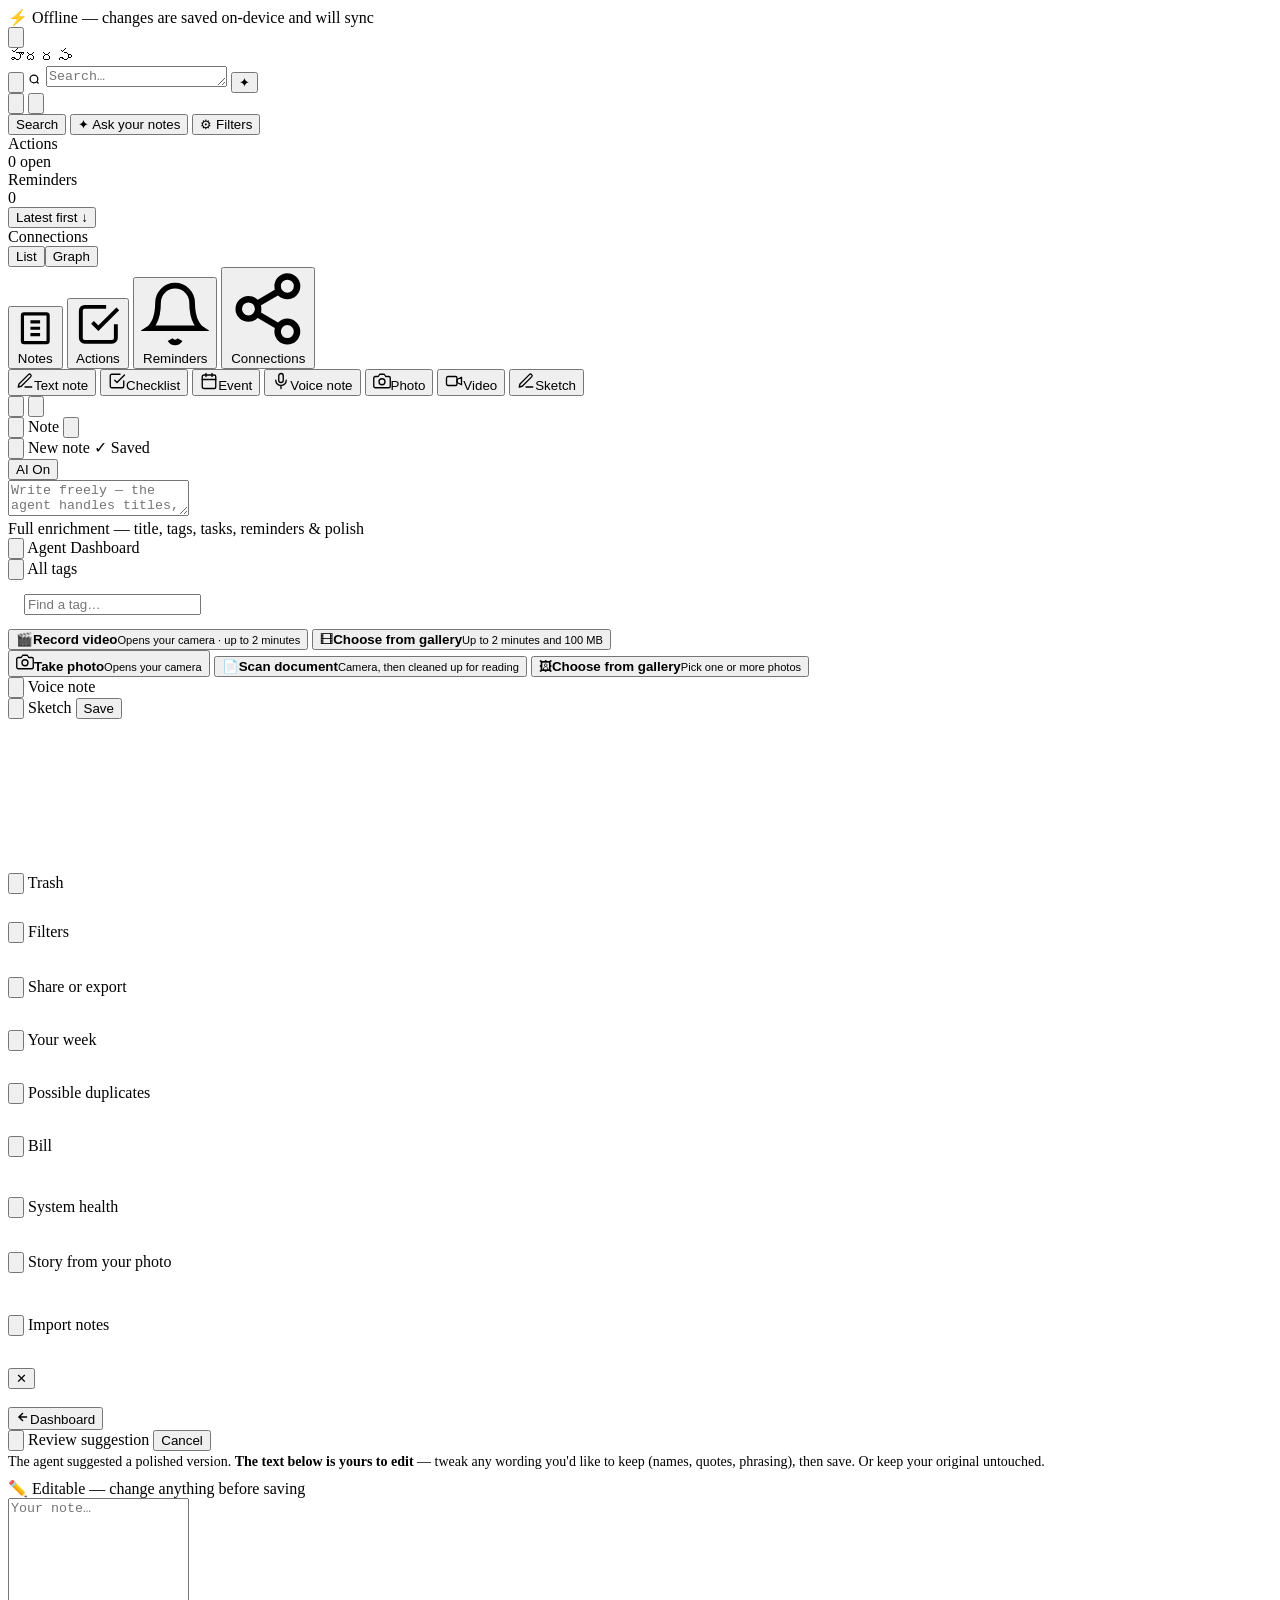
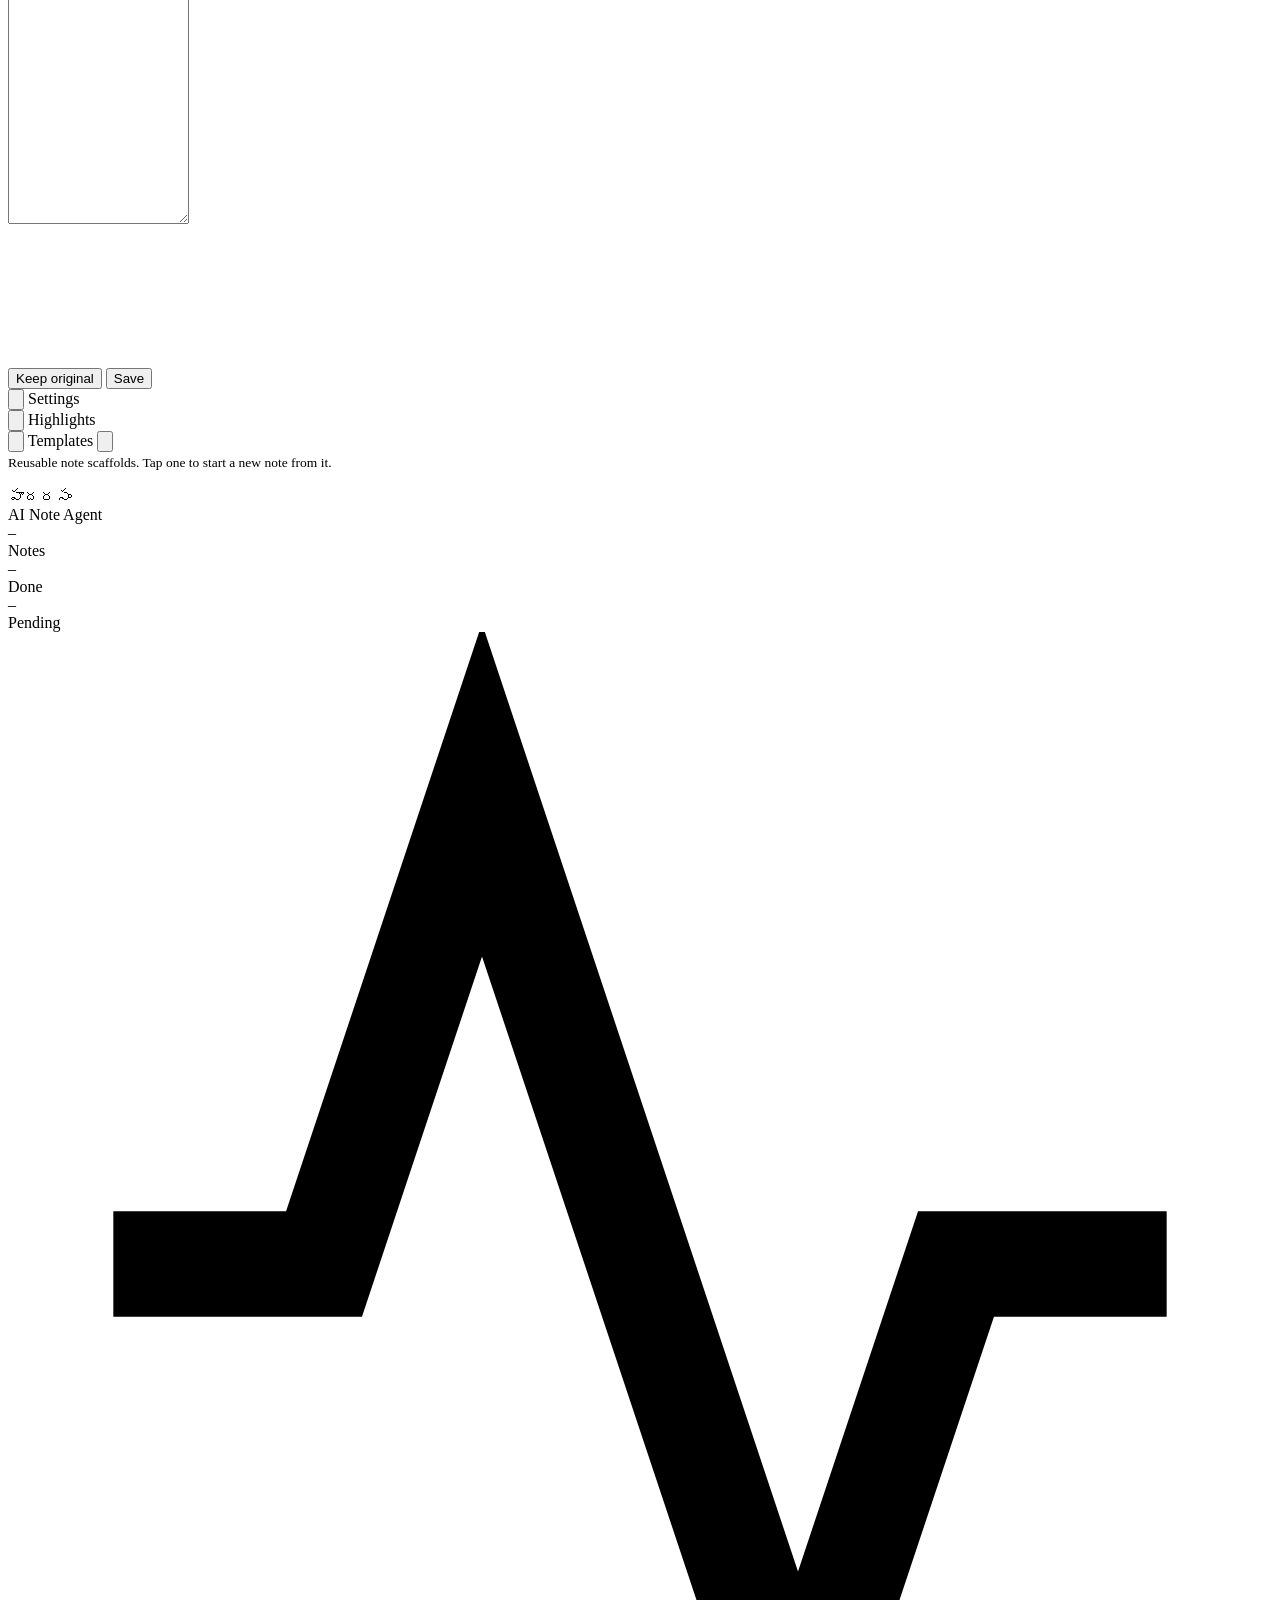
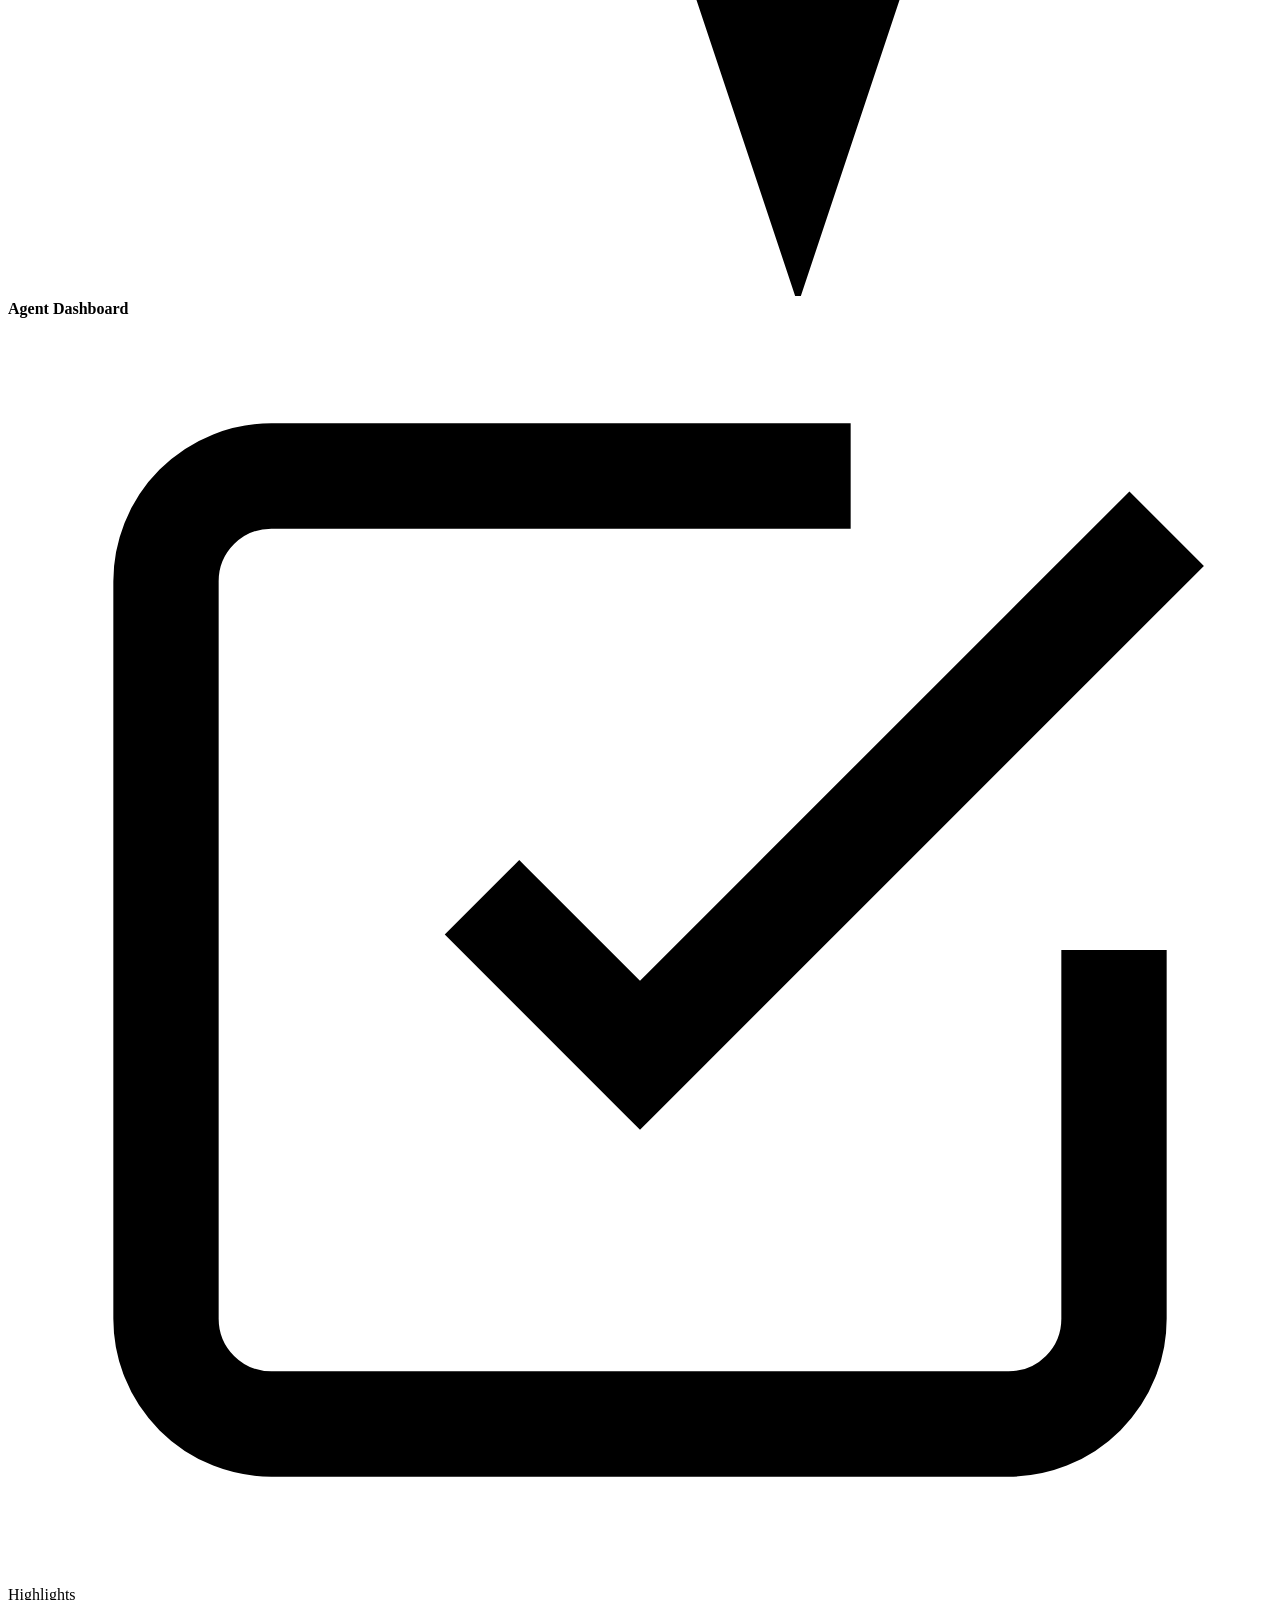
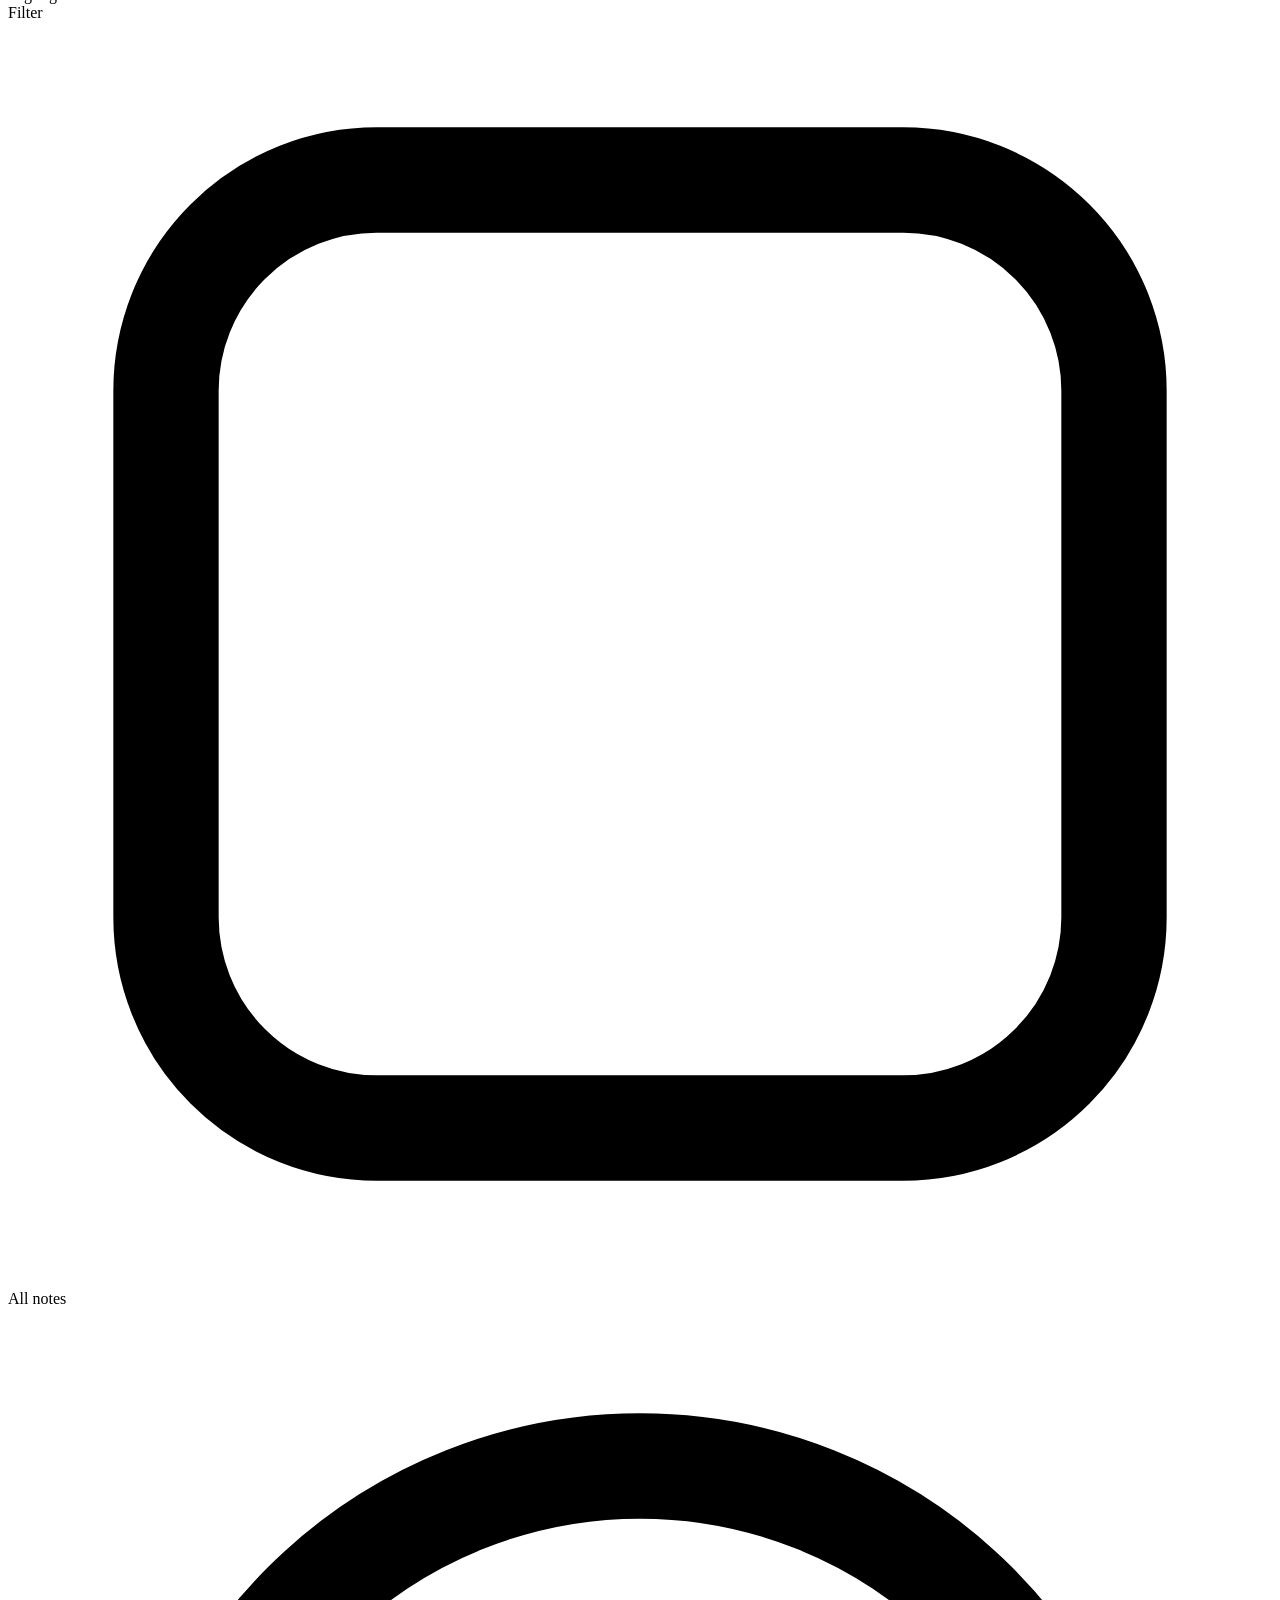
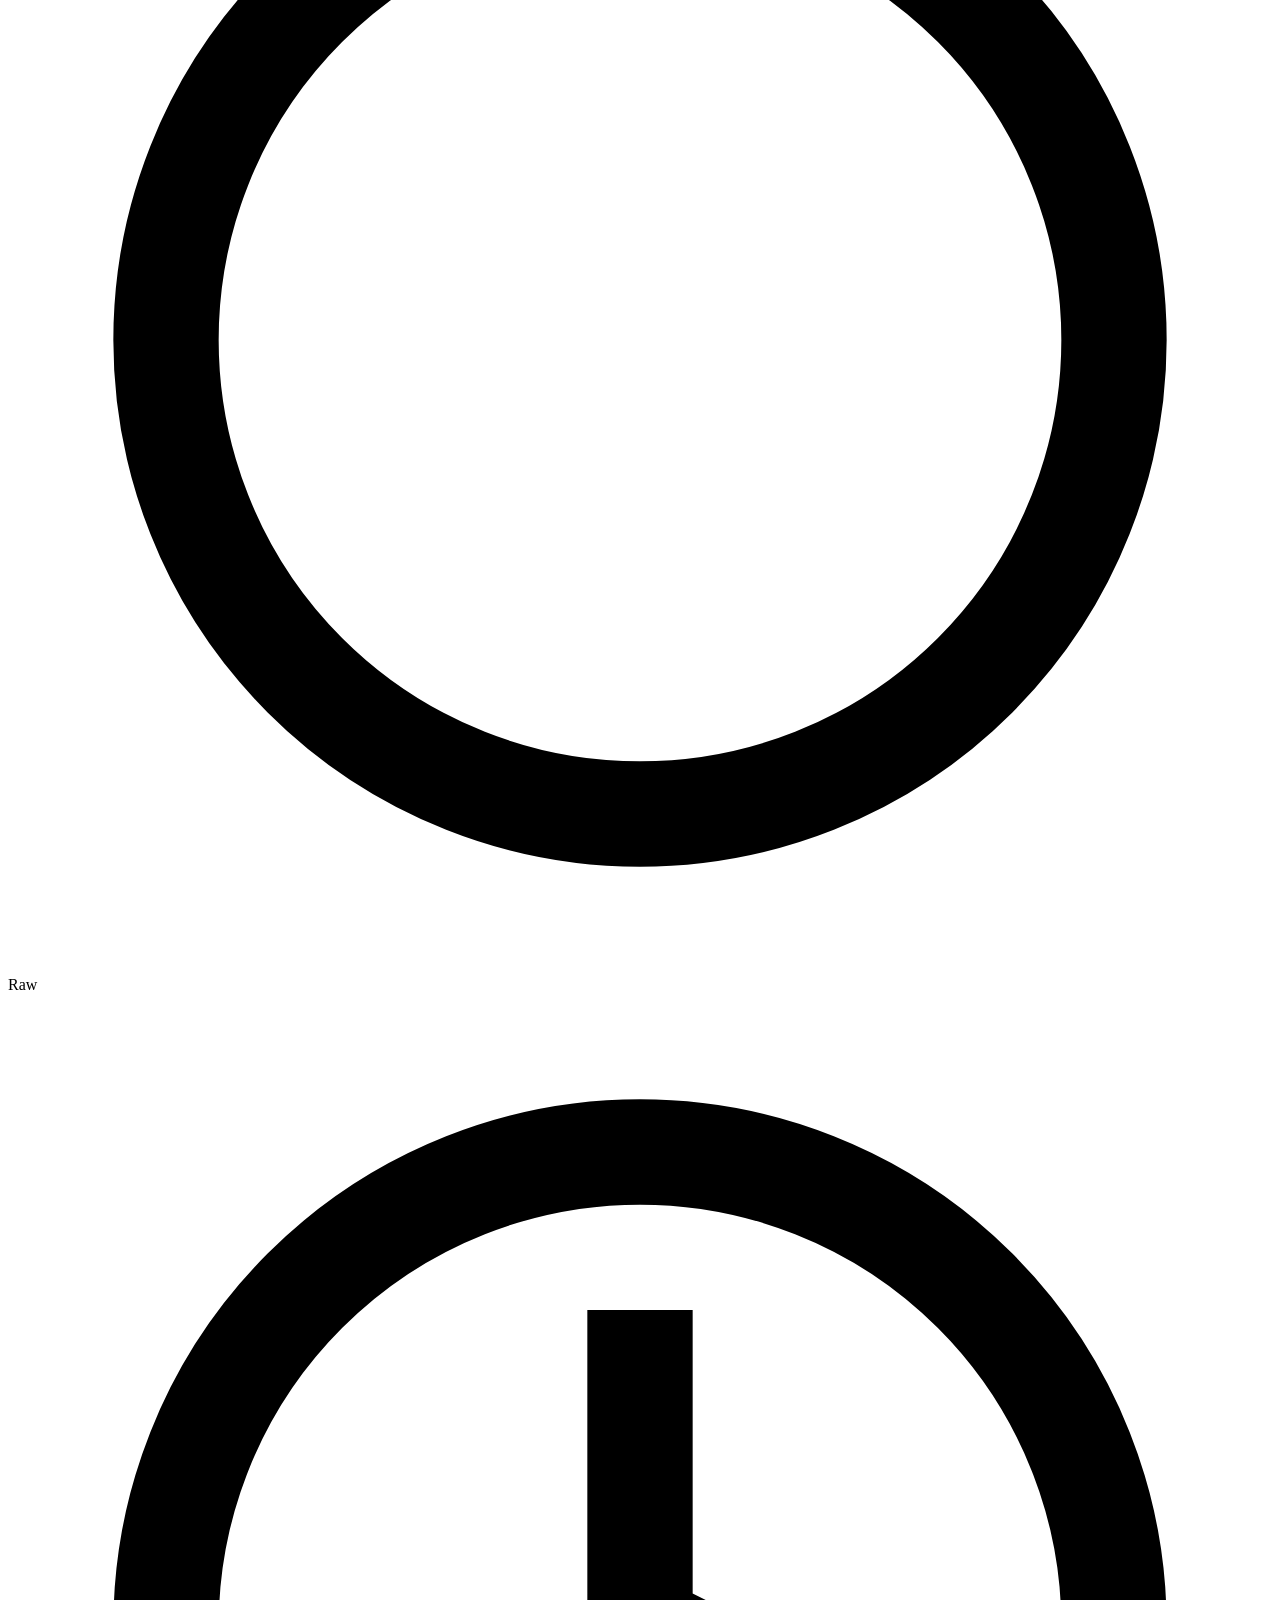
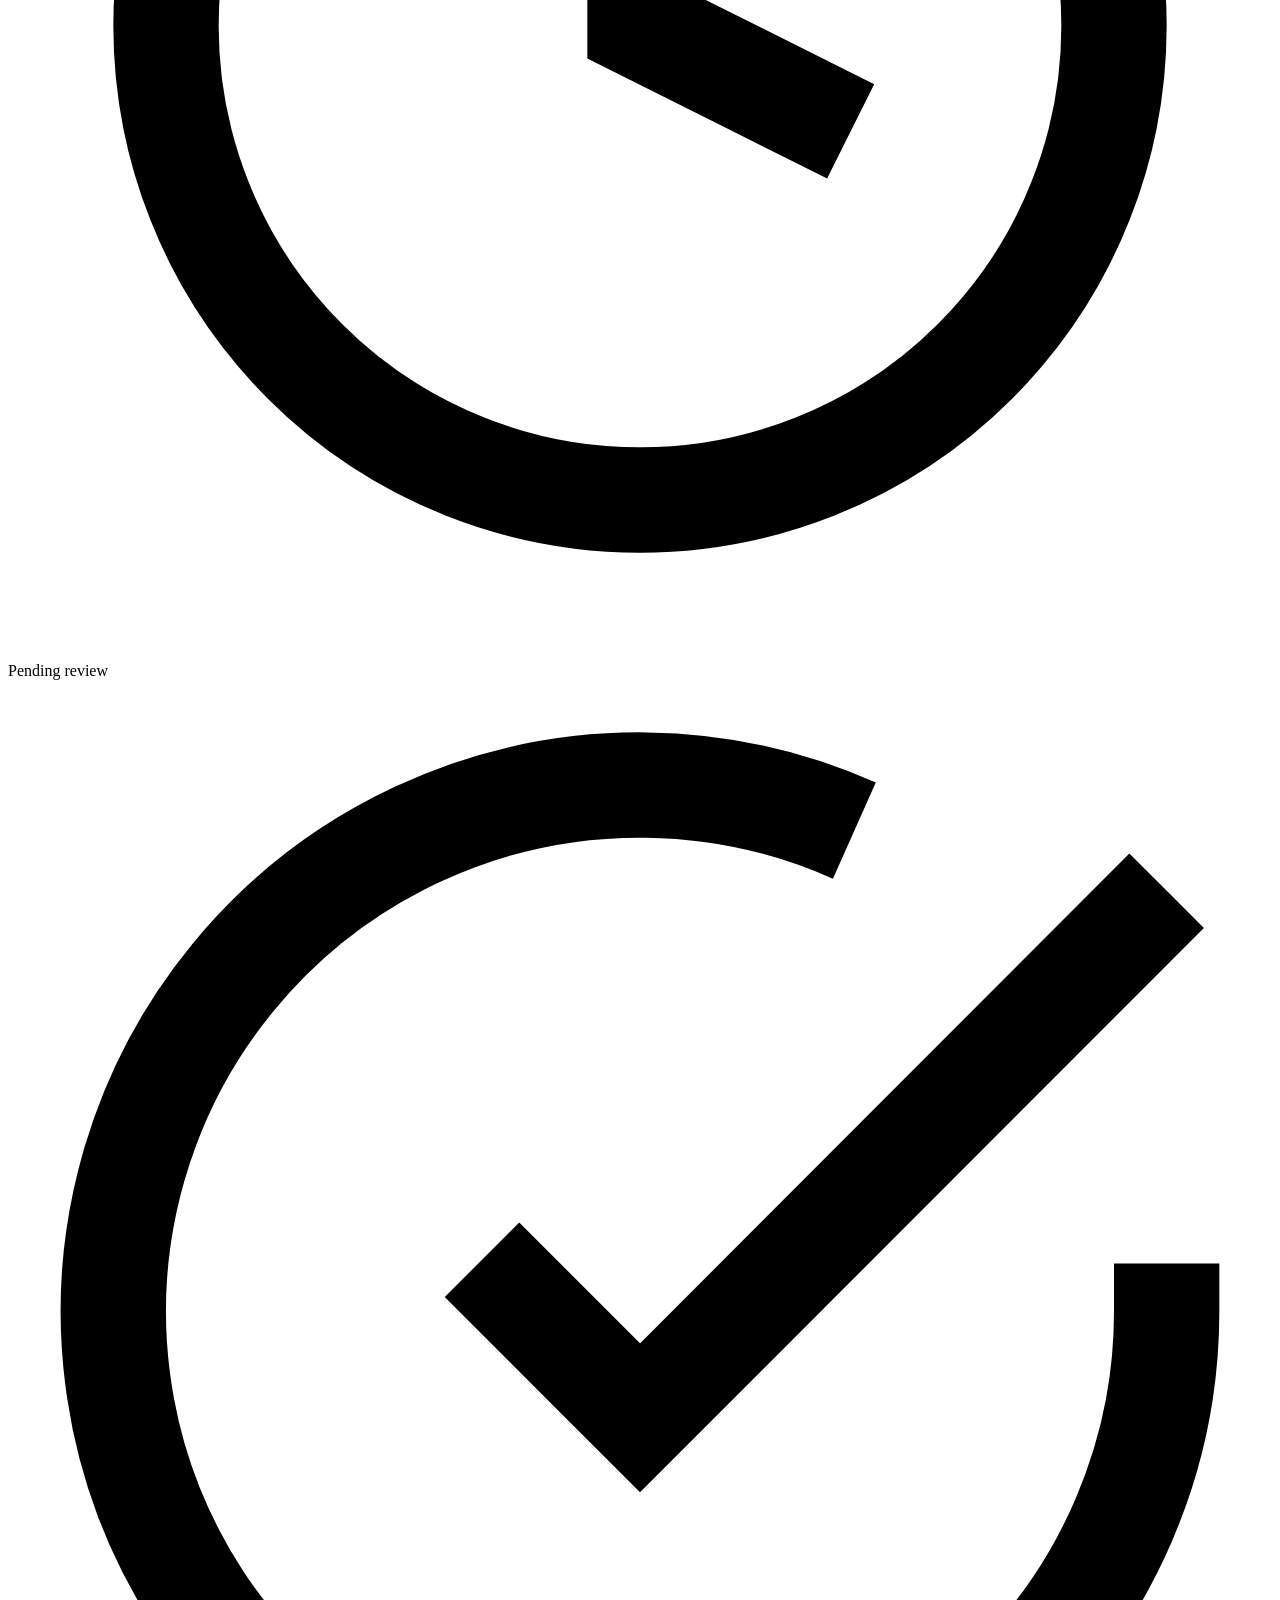
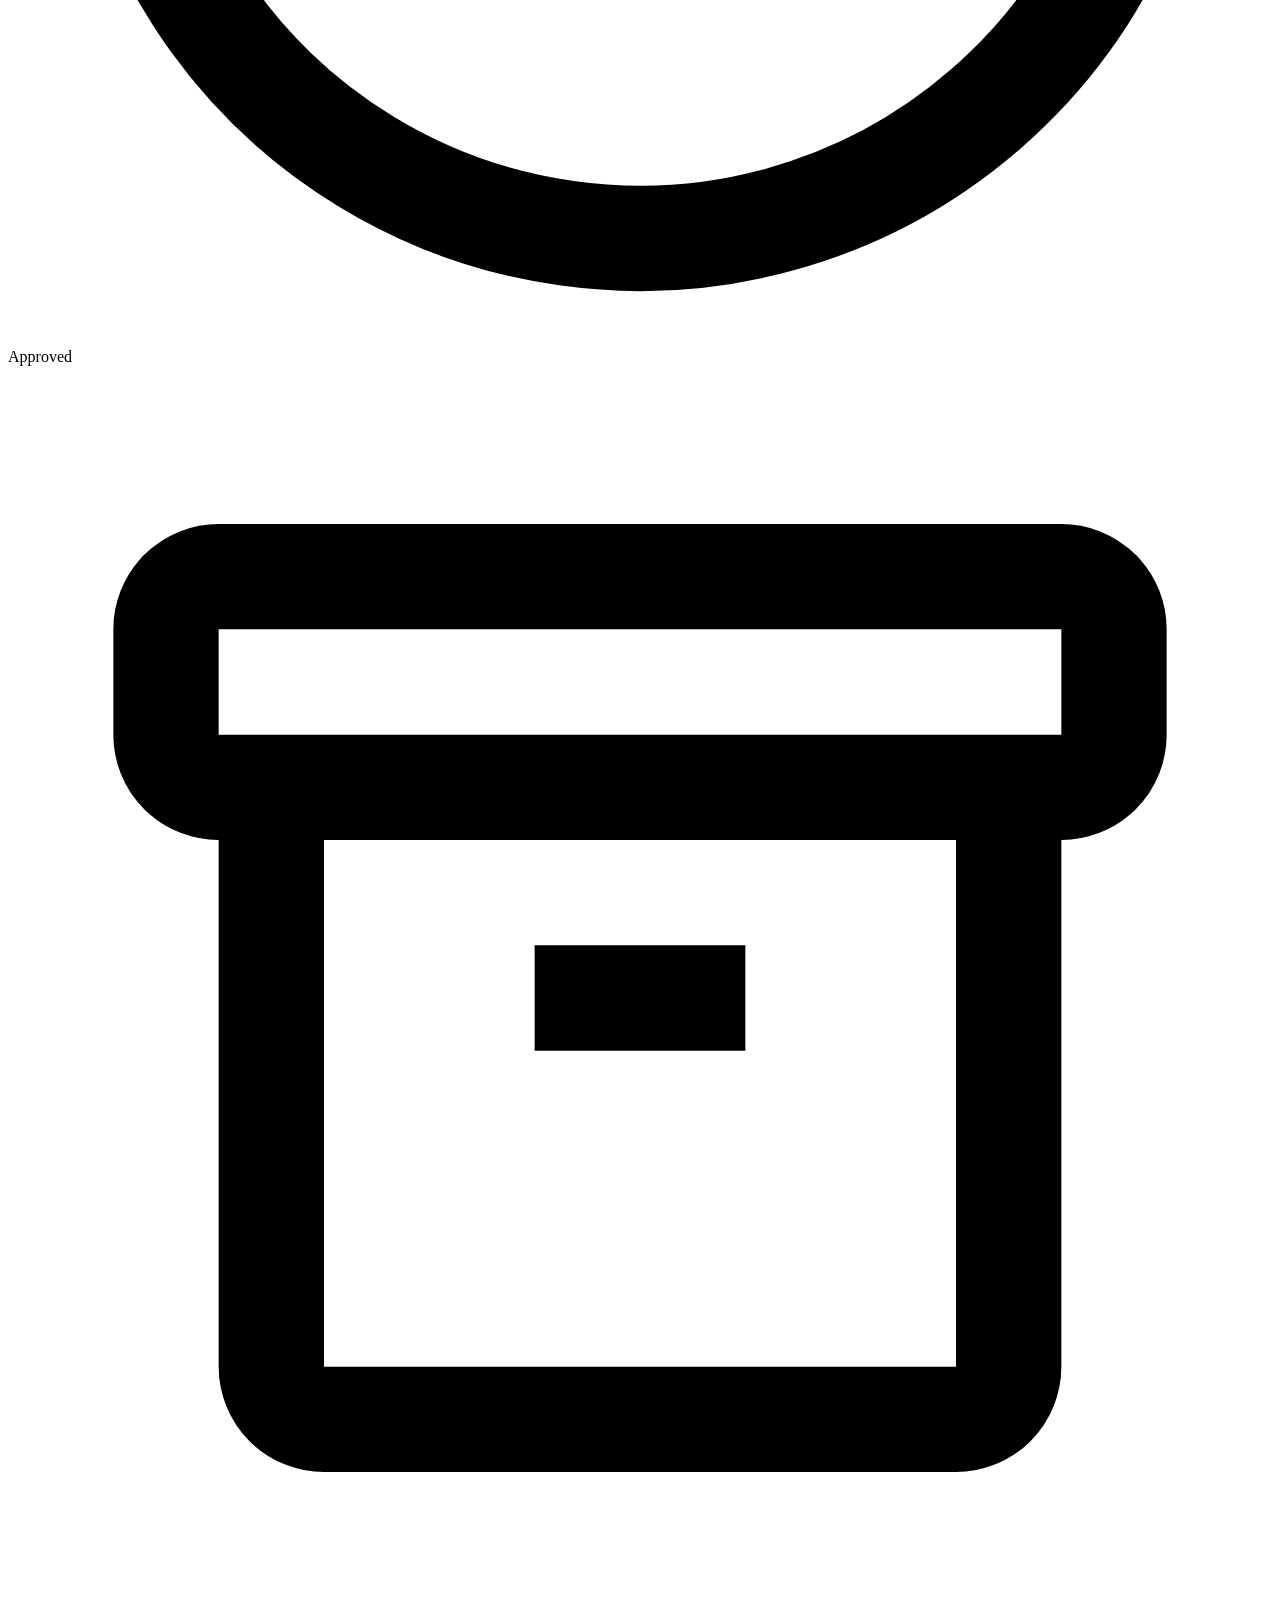
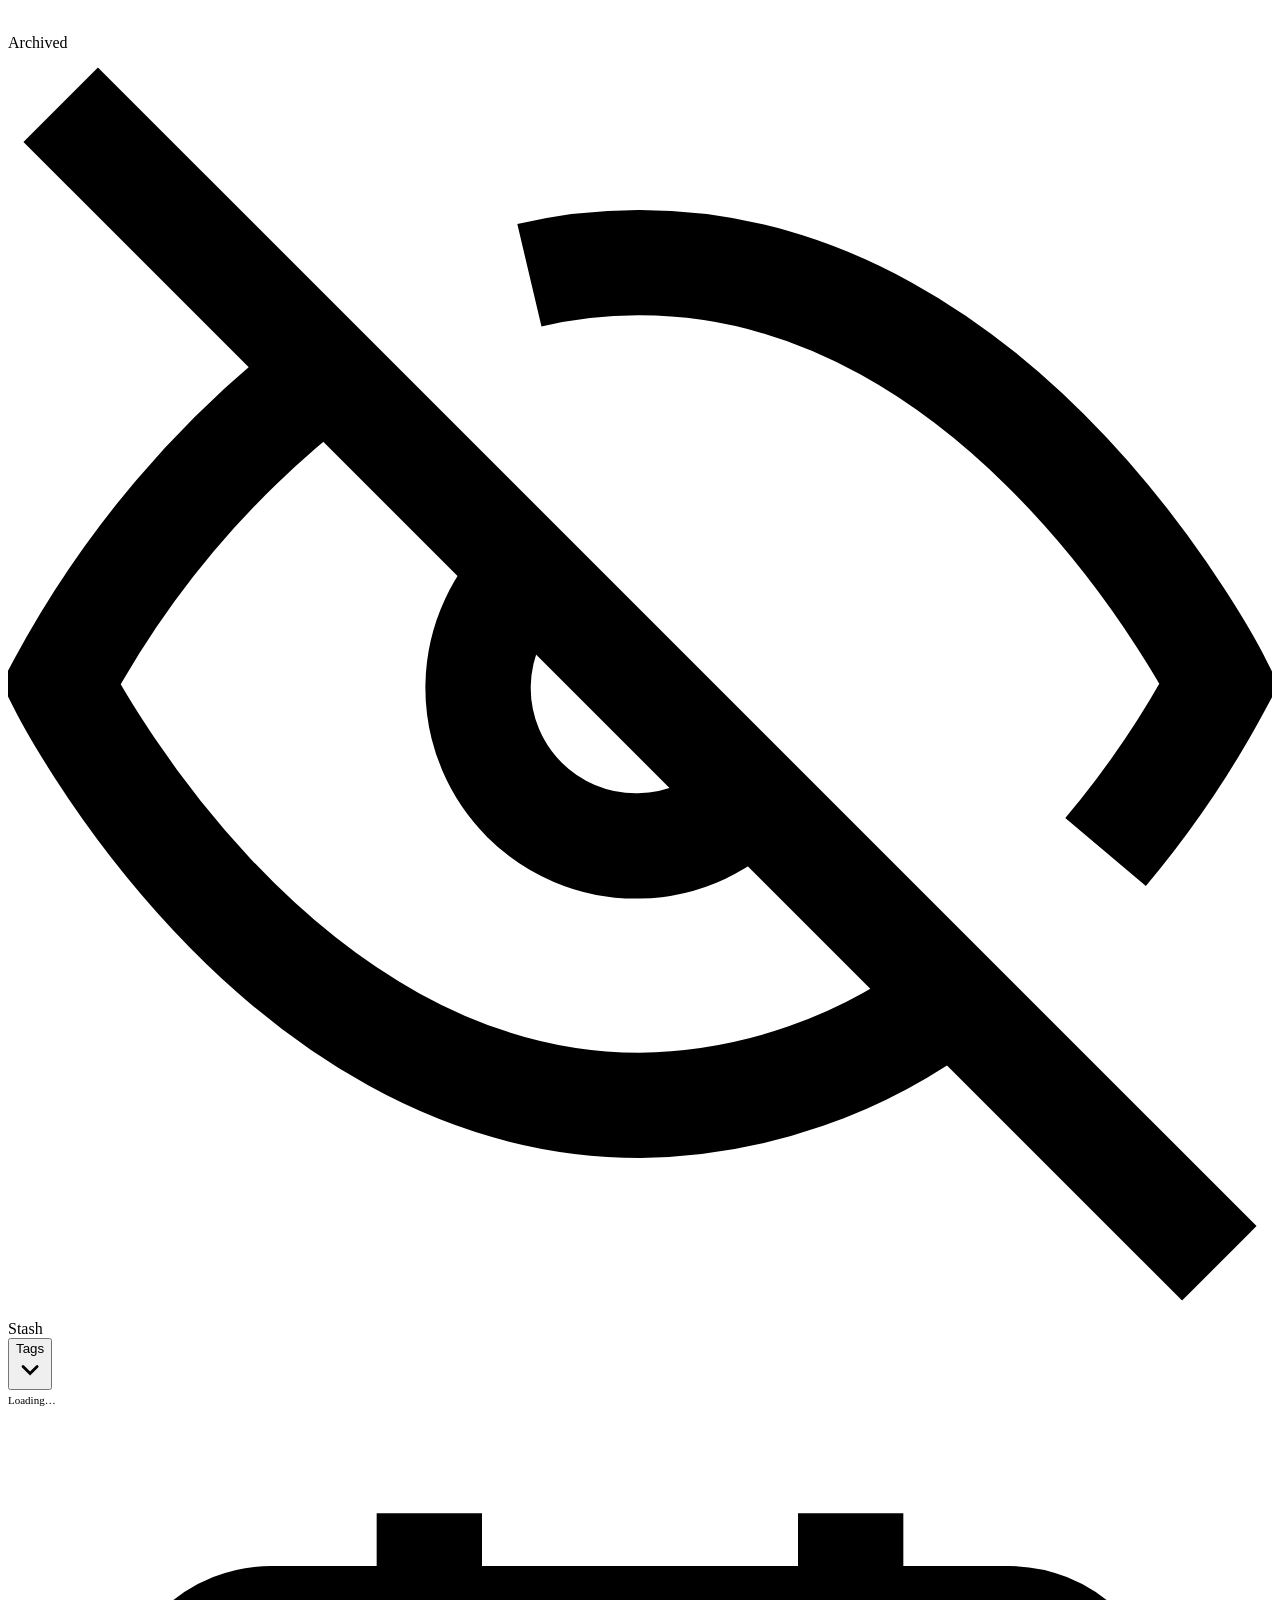
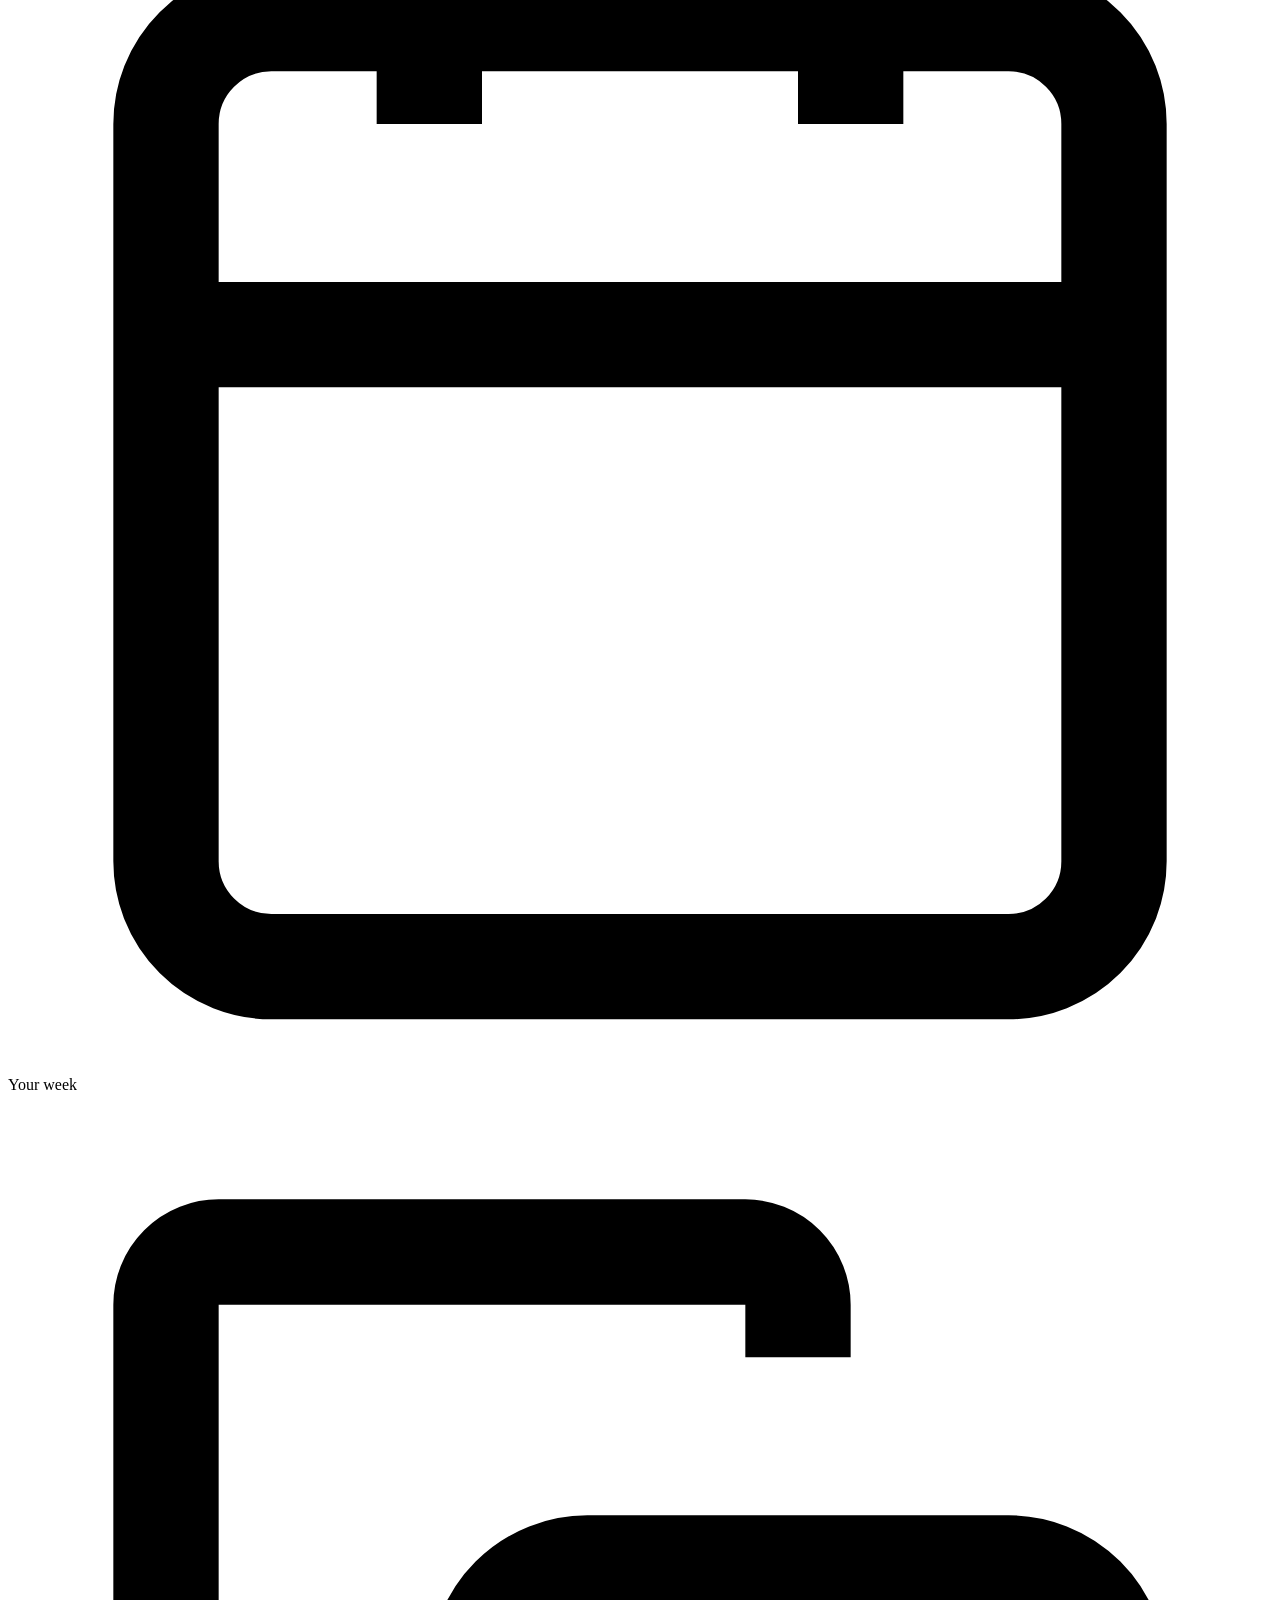
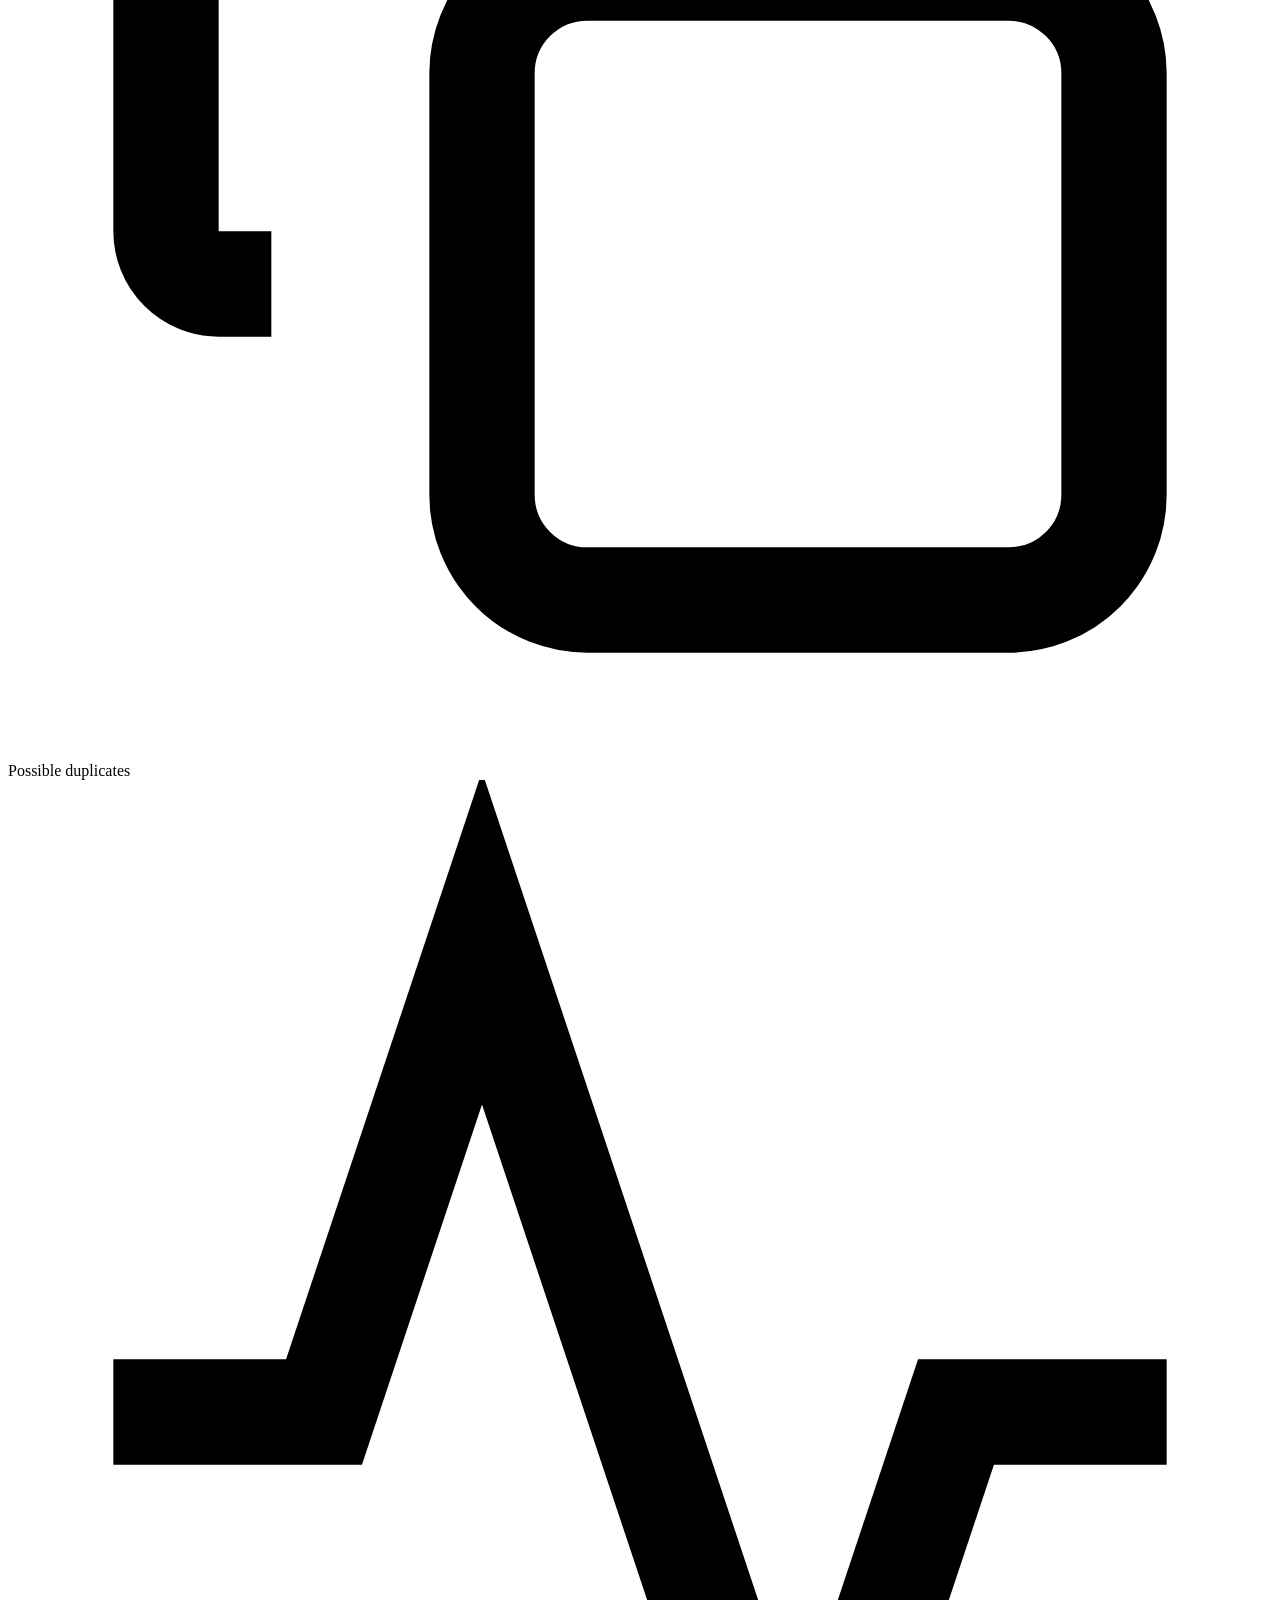
==== commit 9c456e4a: "hg_agent + hg_ui: everything since September, through the Saved-from-Medha inbox Brings both apps fr" ====
--- a/hg_ui/static/index.html
+++ b/hg_ui/static/index.html
@@ -2,8 +2,8 @@
 <html lang="en">
 <head>
 <meta charset="UTF-8"/>
-<meta name="viewport" content="width=device-width,initial-scale=1,viewport-fit=cover"/>
-<meta name="theme-color" content="#ffffff"/>
+<meta name="viewport" content="width=device-width,initial-scale=1,viewport-fit=cover,interactive-widget=resizes-content"/>
+<meta name="theme-color" content="#6C5CE7"/>
 <script>
 // Apply the saved theme BEFORE first paint. Doing this in the main script would
 // render one frame of light theme first — a jarring white flash for dark-mode
@@ -17,7 +17,7 @@
     var dark = t === "dark" ||
       (t === "system" && matchMedia("(prefers-color-scheme: dark)").matches);
     var m = document.querySelector('meta[name="theme-color"]');
-    if (m) m.setAttribute("content", dark ? "#131219" : "#ffffff");
+    if (m) m.setAttribute("content", dark ? "#2d2766" : "#6C5CE7");
   }catch(e){}
 })();
 </script>
@@ -38,951 +38,17 @@
 <link rel="preconnect" href="https://fonts.googleapis.com"/>
 <link rel="preconnect" href="https://fonts.gstatic.com" crossorigin/>
 <link href="https://fonts.googleapis.com/css2?family=Plus+Jakarta+Sans:wght@400;500;600;700;800&family=Lora:ital,wght@0,400;0,500;1,400&family=JetBrains+Mono:wght@400;500;600&family=Noto+Serif+Telugu:wght@400;500;600;700&family=Noto+Sans+Telugu:wght@400;500;600;700&display=swap" rel="stylesheet"/>
-<style>
-/* ═══ Tokens — plain white chrome, pastel notes ═══ */
-:root{
-  --bg:#ffffff; --ink:#1d1a26; --ink2:#5a5568; --mut:#8a8698;
-  --line:#ececf1; --line2:#dcdae6;
-  --violet:#6C5CE7; --teal:#2f9e77; --amber:#e8964a; --pink:#e0447e; --rose:#e05252;
-  --prism:linear-gradient(135deg,#6C5CE7,#00B4D8 45%,#43AA8B 72%,#F72585);
-  --fd:'Plus Jakarta Sans','Noto Sans Telugu',sans-serif; --fb:'Lora','Noto Serif Telugu',Georgia,serif; --fm:'JetBrains Mono','Noto Sans Telugu',monospace;
-  --nav:60px; --sb:env(safe-area-inset-bottom,0px);
-  --rail:290px;   /* desktop sidebar width; 0 when collapsed (body.rail-off) */
-  --sh:0 1px 2px rgba(29,26,38,.05); --sh2:0 10px 32px rgba(29,26,38,.12);
-  --card:#ffffff;
-}
-/* ── Dark theme ───────────────────────────────────────────────────────────
-   Everything downstream reads these variables, so a theme is a variable swap —
-   no component needs to know which mode it's in. Not a plain inversion: dark
-   surfaces are slightly warm and layered (bg darker than card) so depth still
-   reads, and accents are lifted for contrast on dark rather than reused as-is.
-   [data-theme="dark"] is the explicit choice; the media query covers "system"
-   (which sets no attribute) without overriding an explicit light choice. */
-:root[data-theme="dark"] .offline-banner,
-:root[data-theme="dark"] [style*="#fff7e8"]{background:#2a2317!important;
-  border-bottom-color:#453a22!important;color:var(--ink)!important}
-:root[data-theme="dark"]{
-  --bg:#131219; --ink:#ece9f5; --ink2:#b3aec6; --mut:#8b869e;
-  --line:#272533; --line2:#363348;
-  --card:#1b1a23;
-  --violet:#9b8cff; --teal:#4fc79b; --amber:#f2b06b; --pink:#ff6fa5; --rose:#ff7070;
-  --sh:0 1px 2px rgba(0,0,0,.4); --sh2:0 10px 32px rgba(0,0,0,.55);
-}
-@media (prefers-color-scheme: dark){
-  :root:not([data-theme="light"]):not([data-theme="dark"]){
-    --bg:#131219; --ink:#ece9f5; --ink2:#b3aec6; --mut:#8b869e;
-    --line:#272533; --line2:#363348;
-    --card:#1b1a23;
-    --violet:#9b8cff; --teal:#4fc79b; --amber:#f2b06b; --pink:#ff6fa5; --rose:#ff7070;
-    --sh:0 1px 2px rgba(0,0,0,.4); --sh2:0 10px 32px rgba(0,0,0,.55);
-  }
-}
-*,*::before,*::after{box-sizing:border-box;margin:0;padding:0}
-html{-webkit-text-size-adjust:100%}
-body{font-family:var(--fd);background:var(--bg);color:var(--ink);
-  height:100%;overflow:hidden;overscroll-behavior:none}
-button{font-family:inherit;cursor:pointer;border:none;background:none;-webkit-tap-highlight-color:transparent;color:inherit}
-input,textarea{font-family:inherit}
-
-/* The shell is a fixed-height flex column: header and nav are flex-shrink:0 so
-   only .main scrolls. `dvh` shrinks/grows as the mobile URL bar hides, which can
-   push the pinned bars out of view mid-scroll — so we hard-pin to the viewport
-   and let .main be the only scroller. `100%` + fixed inset keeps the shell
-   locked to the real viewport regardless of URL-bar chrome. */
-#app{display:flex;flex-direction:column;position:fixed;inset:0;
-  height:100%;height:100dvh;overflow:hidden}
-
-/* ═══ Header — quiet white ═══ */
-.hdr{height:56px;flex-shrink:0;display:flex;align-items:center;gap:6px;padding:0 10px;
-  background:var(--bg);border-bottom:1px solid var(--line);position:relative;z-index:50}
-.hdr::after{content:'';position:absolute;left:0;right:0;bottom:-1px;height:2px;
-  background:var(--prism);opacity:.18}
-.ibtn{width:40px;height:40px;border-radius:50%;display:flex;align-items:center;
-  justify-content:center;color:var(--ink2);flex-shrink:0;transition:background .12s}
-.ibtn:active{background:var(--line)}
-.ibtn svg{width:20px;height:20px}
-.wordmark{font-size:18px;font-weight:800;letter-spacing:-.01em;flex:1;min-width:0;
-  white-space:nowrap;overflow:hidden}
-.srch{display:flex;align-items:center;gap:8px;background:#f5f5f9;border:1px solid var(--line);
-  border-radius:20px;padding:7px 12px;flex:1;max-width:0;overflow:hidden;opacity:0;
-  pointer-events:none;transition:max-width .22s,opacity .18s}
-.srch.on{max-width:420px;opacity:1;pointer-events:auto}
-.srch input{border:none;background:none;outline:none;font-size:14px;width:100%;color:var(--ink)}
-.srch input::placeholder{color:var(--mut)}
-.spin svg{animation:spin .7s linear infinite}
-@keyframes spin{to{transform:rotate(360deg)}}
-
-/* Ask your notes — a toggle pill inside the open search bar, and the panel
-   that takes the feed's place while a question is pending/answered. Kept as
-   a state of the existing search bar rather than a new nav item/screen, so
-   it doesn't add a second thing that does "find something in my notes". */
-.ask-toggle{flex-shrink:0;border:none;background:none;cursor:pointer;font-size:14px;
-  line-height:1;padding:2px;color:var(--mut);transition:color .15s ease}
-.ask-toggle.on{color:var(--violet)}
-.ask-panel{display:none;margin:2px 14px 14px}
-.ask-panel.on{display:block}
-.ask-q{font-size:13px;font-weight:700;color:var(--mut);margin-bottom:10px}
-.ask-card{border:1px solid var(--line);border-radius:16px;padding:16px;background:#fff}
-.ask-think{display:flex;align-items:center;gap:8px;color:var(--mut);font-size:13.5px}
-.ask-dot{width:6px;height:6px;border-radius:50%;background:var(--violet);
-  animation:askPulse 1s ease-in-out infinite}
-.ask-dot:nth-child(2){animation-delay:.15s}.ask-dot:nth-child(3){animation-delay:.3s}
-@keyframes askPulse{0%,80%,100%{opacity:.25}40%{opacity:1}}
-.ask-a{font-family:var(--fb);font-size:14.5px;line-height:1.6;color:var(--ink);
-  white-space:pre-wrap;overflow-wrap:anywhere}
-.ask-a.err{color:var(--red,#e05252)}
-.ask-src{display:flex;flex-wrap:wrap;gap:8px;margin-top:14px}
-.ask-chip{appearance:none;cursor:pointer;border:1px solid var(--line);background:#fafafc;
-  border-radius:100px;padding:6px 12px;font-family:var(--fd);font-size:12px;font-weight:600;
-  color:var(--violet);max-width:220px;overflow:hidden;text-overflow:ellipsis;white-space:nowrap}
-.ask-chip:active{background:color-mix(in srgb,var(--violet) 8%,transparent)}
-
-/* offline banner */
-.offbar{position:fixed;top:0;left:0;right:0;z-index:700;display:none;
-  padding:6px 14px;background:#fff7e8;border-bottom:1px solid #f2dcb8;text-align:center;
-  font-family:var(--fm);font-size:11px;font-weight:600;color:#9a6b1f}
-.offbar.on{display:block}
-body.offline .hdr{margin-top:26px}
-
-/* ═══ Main ═══ */
-.main{flex:1;overflow-y:auto;overflow-x:hidden;-webkit-overflow-scrolling:touch;overscroll-behavior:contain;
-  padding-bottom:calc(var(--nav) + var(--sb) + 84px)}
-.view{display:none}.view.on{display:block;animation:fin .16s ease}
-@keyframes fin{from{opacity:0;transform:translateY(3px)}to{opacity:1}}
-
-/* ═══ Masonry pastel feed ═══ */
-.feed{padding:12px}
-.chiprow{padding:0 2px 10px}
-.chip{font-family:var(--fm);font-size:12px;font-weight:700;color:var(--violet);
-  background:rgba(108,92,231,.08);border:1px solid rgba(108,92,231,.22);
-  padding:5px 13px;border-radius:16px}
-.consol{background:linear-gradient(160deg,#f3f0ff,#eef4ff);border:1px solid #e2ddf5;border-radius:16px;padding:16px;margin-top:16px}
-.consol-h{display:flex;align-items:center;gap:9px;font-family:var(--fd);font-weight:600;font-size:15px;margin-bottom:8px}
-.consol-b{font-family:var(--fb);font-size:13.5px;line-height:1.6;color:var(--ink2);margin-bottom:14px}
-.consol-b b{color:var(--ink);font-weight:600}
-.consol-act{display:flex;gap:10px}
-.consol-yes{flex:1;background:var(--prism,linear-gradient(120deg,#6C5CE7,#00B4D8));color:#fff;border:none;border-radius:11px;padding:11px;font-family:var(--fd);font-weight:600;font-size:13.5px;min-height:44px}
-.consol-no{background:rgba(0,0,0,.04);color:var(--ink2);border:none;border-radius:11px;padding:11px 16px;font-family:var(--fm);font-size:12.5px;min-height:44px}
-.consol-yes:active,.consol-no:active{transform:scale(.97)}
-.tpl-row{display:flex;align-items:center;gap:10px;padding:13px 14px;border:1px solid var(--line);border-radius:14px;margin-bottom:10px}
-.tpl-info{flex:1;cursor:pointer;min-width:0}
-.tpl-name{font-family:var(--fd);font-weight:600;font-size:14.5px;margin-bottom:2px}
-.tpl-prev{font-size:12px;color:var(--mut);font-family:var(--fm);overflow:hidden;text-overflow:ellipsis;white-space:nowrap}
-.tpl-del{background:none;border:none;font-size:16px;padding:6px;cursor:pointer;opacity:.6;min-height:44px;min-width:44px}
-.tpl-del:active{opacity:1}
-/* ── In-app modal (replaces native confirm/prompt) ── */
-.modal{position:fixed;inset:0;z-index:900;display:none;align-items:center;justify-content:center;padding:24px}
-.modal.on{display:flex}
-.modal-scrim{position:absolute;inset:0;background:rgba(12,12,21,.45);backdrop-filter:blur(2px);animation:mfade .18s ease}
-.modal-box{position:relative;width:100%;max-width:380px;background:var(--card);border-radius:20px;
-  padding:22px 22px 16px;box-shadow:0 24px 60px -12px rgba(12,12,21,.4);animation:mpop .22s cubic-bezier(.2,.8,.3,1)}
-@keyframes mfade{from{opacity:0}to{opacity:1}}
-@keyframes mpop{from{opacity:0;transform:translateY(12px) scale(.97)}to{opacity:1;transform:none}}
-.modal-title{font-family:var(--fd);font-weight:600;font-size:18px;
-  letter-spacing:-.01em;margin-bottom:8px;color:var(--ink)}
-.modal-msg{font-family:var(--fb);font-size:14.5px;line-height:1.55;color:var(--ink2);margin-bottom:18px}
-.modal-input,.modal-area{width:100%;font-family:var(--fb);font-size:14.5px;color:var(--ink);
-  border:1px solid var(--line2);border-radius:12px;padding:11px 13px;margin-bottom:16px;
-  background:var(--bg);outline:none;transition:border-color .15s}
-.modal-input:focus,.modal-area:focus{border-color:var(--violet)}
-.modal-area{min-height:96px;resize:vertical;line-height:1.5}
-.modal-actions{display:flex;gap:10px;justify-content:flex-end}
-.modal-btn{font-family:var(--fd);font-weight:600;font-size:14px;
-  padding:10px 18px;border-radius:12px;border:none;min-height:44px;cursor:pointer;transition:transform .12s,background .15s}
-.modal-btn:active{transform:scale(.96)}
-.modal-btn.cancel{background:rgba(0,0,0,.05);color:var(--ink2)}
-.modal-btn.cancel:active{background:rgba(0,0,0,.09)}
-.modal-btn.confirm{background:var(--prism);color:#fff}
-.modal-btn.confirm.danger{background:linear-gradient(120deg,#e0447e,#f72585)}
-/* ── Highlights (==text==) ── */
-.hl-group{margin-bottom:18px}
-.hl-group-t{display:flex;align-items:center;gap:6px;font-family:var(--fd);font-weight:600;font-size:14px;color:var(--ink);margin-bottom:8px;cursor:pointer}
-.hl-item{padding:9px 12px;border:1px solid var(--line);border-radius:11px;margin-bottom:7px;font-family:var(--fb);font-size:14px;line-height:1.5;cursor:pointer}
-.hl-item:active{background:var(--bg)}
-.c-cl{font-family:var(--fb);font-size:13px;line-height:1.5;color:var(--ink2);overflow:hidden;text-overflow:ellipsis;white-space:nowrap}
-.c-cl.done{color:var(--mut);text-decoration:line-through}
-.c-cl-more{font-family:var(--fm);font-size:10.5px;color:var(--mut);margin-top:2px}
-.cl-card{background:var(--card);border:1px solid var(--line);border-radius:16px;padding:6px 4px;margin-bottom:4px}
-.cl-note-line{padding:8px 14px;font-family:var(--fb);font-size:14px;color:var(--ink2);font-weight:600}
-.cl-row{display:flex;align-items:center;gap:11px;padding:9px 12px;border-radius:10px}
-.cl-row:active{background:var(--bg)}
-.cl-box{flex-shrink:0;width:24px;height:24px;border-radius:7px;border:2px solid var(--line2);
-  background:var(--card);color:#fff;font-size:14px;font-weight:800;display:flex;align-items:center;justify-content:center;cursor:pointer;padding:0}
-.cl-row.done .cl-box{background:var(--teal,#43AA8B);border-color:var(--teal,#43AA8B)}
-.cl-txt{flex:1;font-family:var(--fb);font-size:15px;line-height:1.4;color:var(--ink)}
-.cl-row.done .cl-txt{text-decoration:line-through;color:var(--mut)}
-.cl-del{flex-shrink:0;width:30px;height:30px;border:none;background:none;color:var(--mut);
-  font-size:20px;line-height:1;cursor:pointer;opacity:.5;border-radius:8px}
-.cl-del:active{opacity:1;background:rgba(224,68,126,.08);color:var(--pink)}
-.cl-add{display:flex;align-items:center;gap:11px;padding:9px 12px;border-top:1px dashed var(--line);margin-top:2px}
-.cl-add-ic{flex-shrink:0;width:24px;height:24px;border-radius:7px;border:2px dashed var(--line2);
-  color:var(--mut);font-size:17px;display:flex;align-items:center;justify-content:center}
-.cl-add-in{flex:1;border:none;background:none;outline:none;font-family:var(--fb);font-size:15px;color:var(--ink);padding:4px 0}
-.cl-add-in::placeholder{color:var(--mut)}
-.fab-menu{position:fixed;bottom:calc(var(--nav) + var(--sb) + 84px);right:16px;z-index:61;
-  display:none;flex-direction:column;gap:8px;align-items:flex-end}
-.fab-menu.on{display:flex;animation:fabpop .18s ease}
-@keyframes fabpop{from{opacity:0;transform:translateY(8px)}to{opacity:1;transform:none}}
-.fab-opt{display:inline-flex;align-items:center;gap:9px;background:var(--card);border:1px solid var(--line);
-  border-radius:14px;padding:11px 16px;font-family:var(--fd);font-weight:600;
-  font-size:14px;color:var(--ink);box-shadow:0 6px 18px -6px rgba(12,12,21,.2);min-height:46px}
-.fab-opt span{font-size:17px}
-.fab-opt:active{transform:scale(.96)}
-mark.hl{border-radius:3px;padding:0 2px;background:transparent;box-decoration-break:clone;-webkit-box-decoration-break:clone}
-mark.hl-y{background:rgba(250,204,21,.55);box-shadow:inset 0 -2px 0 rgba(202,138,4,.55)}
-mark.hl-g{background:rgba(52,211,153,.45);box-shadow:inset 0 -2px 0 rgba(5,150,105,.5)}
-mark.hl-p{background:rgba(244,114,182,.4);box-shadow:inset 0 -2px 0 rgba(219,39,119,.5)}
-mark.hl-b{background:rgba(56,189,248,.42);box-shadow:inset 0 -2px 0 rgba(2,132,199,.5)}
-/* selection highlight toolbar */
-/* Highlight palette — vertical, docked to the right edge. Appears when text is
-   selected; slides in from the right, out of the way of the text. */
-.hlbar{position:fixed;right:0;top:50%;transform:translateY(-50%) translateX(102%);
-  z-index:850;display:flex;align-items:center;opacity:0;pointer-events:none;
-  transition:transform .28s cubic-bezier(.34,1.3,.4,1),opacity .2s}
-.hlbar.on{opacity:1;pointer-events:auto;transform:translateY(-50%) translateX(0)}
-.hlbar-panel{display:flex;flex-direction:column;align-items:center;gap:11px;
-  padding:15px 13px;background:linear-gradient(160deg,rgba(30,30,42,.97),rgba(20,20,28,.97));
-  backdrop-filter:blur(12px);-webkit-backdrop-filter:blur(12px);
-  border-radius:18px 0 0 18px;border-left:1px solid rgba(255,255,255,.06);
-  box-shadow:-12px 0 36px -12px rgba(12,12,21,.6)}
-.hl-swatch{width:32px;height:32px;border-radius:50%;border:2.5px solid rgba(255,255,255,.9);
-  cursor:pointer;padding:0;box-shadow:0 2px 8px rgba(0,0,0,.25),inset 0 1px 2px rgba(255,255,255,.4);
-  transition:transform .14s cubic-bezier(.34,1.5,.5,1)}
-.hl-swatch.y{background:#facc15} .hl-swatch.g{background:#34d399}
-.hl-swatch.p{background:#f472b6} .hl-swatch.b{background:#38bdf8}
-.hl-swatch:active{transform:scale(1.18)}
-.hlbar-sep{width:20px;height:1px;background:rgba(255,255,255,.12);margin:1px 0}
-.hl-erase{width:32px;height:32px;border-radius:50%;border:none;
-  background:rgba(255,255,255,.1);color:#e6e6ef;cursor:pointer;
-  display:flex;align-items:center;justify-content:center;transition:transform .14s,background .15s}
-.hl-erase svg{width:17px;height:17px}
-.hl-erase:active{transform:scale(1.12);background:rgba(255,255,255,.2)}
-.pin-badge{position:absolute;top:9px;right:10px;font-size:12px;opacity:.85;line-height:1}
-/* CSS multi-column (column-count) filled columns top-to-bottom before moving
-   right, which (a) reads out of newest-first order once there's more than one
-   column, and (b) can grow an extra column past the viewport edge when content
-   is tall, producing a blank column revealed by a horizontal swipe. CSS Grid
-   with auto-fill/minmax fixes both: it lays out strictly left-to-right,
-   top-to-bottom (so server order == reading order == newest first), it never
-   adds columns beyond what fits the container width, and the column count is
-   derived purely from available width — no manual breakpoints needed. */
-.masonry{display:grid;grid-template-columns:repeat(auto-fill,minmax(150px,1fr));gap:10px}
-.card{min-width:0;margin-bottom:10px;border-radius:16px;padding:14px;
-  border:1px solid rgba(29,26,38,.07);box-shadow:var(--sh);position:relative;
-  cursor:pointer;transition:transform .12s cubic-bezier(.3,1.4,.5,1),box-shadow .2s}
-.card:active{transform:scale(.97)}
-/* Keep-style hover quick-actions. Hidden by default; on pointer devices they
-   fade in when the card is hovered, sitting top-right over the tile. On touch
-   devices (no hover) they are hidden entirely — mobile keeps the clean tile and
-   uses the kebab, which already works well there. */
-.c-actions{position:absolute;top:8px;right:8px;display:flex;gap:4px;
-  opacity:0;pointer-events:none;transition:opacity .14s ease}
-.c-act{appearance:none;cursor:pointer;width:30px;height:30px;display:flex;
-  align-items:center;justify-content:center;border:none;border-radius:50%;
-  background:color-mix(in srgb,var(--bg) 82%,transparent);
-  backdrop-filter:blur(4px);color:var(--ink2);
-  box-shadow:0 1px 4px rgba(12,12,21,.16);transition:background .12s,color .12s,transform .1s}
-.c-act:hover{background:var(--bg);color:var(--violet)}
-.c-act:active{transform:scale(.9)}
-.c-act-danger:hover{color:var(--rose)}
-@media (hover:hover) and (pointer:fine){
-  .card:hover .c-actions{opacity:1;pointer-events:auto}
-}
-/* On touch (no hover), a long-press reveals the same actions — the card gets
-   .show-acts, matching Keep's press-and-hold affordance. Tapping elsewhere
-   clears it. */
-.card.show-acts .c-actions{opacity:1;pointer-events:auto}
-/* Stashed notes: blur the title/body until interacted with. Visual privacy only
-   — the content is still plaintext underneath (not encryption). Titles stay
-   CRISP so you can tell notes apart and open the right one; only the body
-   preview (the sensitive part) is blurred until you tap in. */
-.card-hidden .c-body, .card-hidden .c-cl,
-.card-hidden .c-cl-more{ filter:blur(7px); transition:filter .15s; user-select:none }
-.card-hidden:hover .c-body,
-.card-hidden:active .c-body,
-.card-hidden:active .c-cl, .card-hidden:active .c-cl-more{ filter:none }
-.card-hidden::before{ content:"📥"; position:absolute; top:10px; right:12px;
-  font-size:13px; opacity:.5 }
-.card:hover{box-shadow:0 4px 16px -4px rgba(29,26,38,.14)}
-/* Entrance animation ONLY on first load (class added once), never on the
-   frequent SSE re-renders — otherwise the whole feed flickers on every agent
-   update, which reads as a distracting screen refresh. */
-.masonry.first-paint .card{animation:cardIn .32s cubic-bezier(.2,.8,.3,1) backwards}
-@keyframes cardIn{from{opacity:0;transform:translateY(8px)}to{opacity:1;transform:none}}
-.dot{position:absolute;top:12px;right:12px;width:8px;height:8px;border-radius:50%}
-.dot.raw{background:#c3c0cf}
-.dot.pending{background:var(--amber);animation:blink 1.6s infinite}
-.dot.approved{background:var(--teal)}
-.dot.force{background:var(--amber);animation:blink 1.6s infinite}  /* "Enriching" */
-@keyframes blink{50%{opacity:.35}}
-.c-title{font-size:14px;font-weight:700;line-height:1.35;padding-right:16px;margin-bottom:5px;
-  overflow-wrap:anywhere;word-break:break-word}
-.c-body{font-family:var(--fb);font-size:13.5px;line-height:1.55;color:var(--ink2);
-  display:-webkit-box;-webkit-line-clamp:6;-webkit-box-orient:vertical;overflow:hidden;
-  overflow-wrap:anywhere;word-break:break-word}
-.c-foot{display:flex;align-items:center;gap:8px;margin-top:10px;
-  font-family:var(--fm);font-size:10px;color:var(--mut)}
-.c-tasks{margin-left:auto;display:flex;align-items:center;gap:3px;font-weight:700;color:var(--teal)}
-
-.empty{display:flex;flex-direction:column;align-items:center;padding:64px 28px;
-  text-align:center;gap:12px}
-.empty-i{width:72px;height:72px;border-radius:24px;background:#f5f5f9;
-  display:flex;align-items:center;justify-content:center;font-size:30px}
-.empty-t{font-size:19px;font-weight:800}
-.empty-b{font-size:14px;color:var(--ink2);line-height:1.6;max-width:260px}
-.sk{break-inside:avoid;margin-bottom:10px;height:110px;border-radius:16px;
-  background:#f5f5f9;position:relative;overflow:hidden}
-.sk::after{content:'';position:absolute;inset:0;transform:translateX(-100%);
-  background:linear-gradient(90deg,transparent,rgba(255,255,255,.7),transparent);
-  animation:shm 1.2s infinite}
-@keyframes shm{to{transform:translateX(100%)}}
-
-/* ═══ Pages (actions / connections) ═══ */
-.page{padding:16px}
-.p-head{display:flex;align-items:center;gap:12px;margin-bottom:14px}
-.p-title{font-size:22px;font-weight:800;flex:1}
-.p-sub{font-size:13px;font-weight:600;color:var(--violet);margin-left:8px;
-  font-family:var(--fm)}
-.pill{font-family:var(--fm);font-size:11px;font-weight:700;padding:4px 12px;border-radius:14px}
-.pill.pink{background:#fde9f1;color:var(--pink)}
-.sect{font-size:10.5px;font-weight:800;text-transform:uppercase;letter-spacing:.09em;
-  color:var(--mut);font-family:var(--fm);margin:20px 0 9px;display:flex;align-items:center;gap:10px}
-.sect::after{content:'';flex:1;height:1px;background:var(--line)}
-.sect-n{font-family:var(--fm);font-size:9.5px;font-weight:700;color:var(--violet);
-  background:color-mix(in srgb,var(--violet) 12%,transparent);
-  padding:1px 7px;border-radius:9px;letter-spacing:0}
-.rel-more{appearance:none;cursor:pointer;width:100%;margin-top:7px;padding:9px;
-  border:1.5px dashed var(--line2);border-radius:12px;background:none;
-  font-family:var(--fd);font-size:12px;font-weight:700;color:var(--violet);
-  transition:background .15s ease}
-.rel-more:active{background:color-mix(in srgb,var(--violet) 8%,transparent)}
-.alist{display:flex;flex-direction:column;gap:8px}
-.aitem{display:flex;align-items:flex-start;gap:12px;padding:12px 13px;border-radius:14px;
-  background:var(--bg);border:1px solid var(--line);cursor:pointer}
-.acheck{width:21px;height:21px;border-radius:7px;flex-shrink:0;border:2px solid var(--line2);
-  display:flex;align-items:center;justify-content:center;color:#fff;margin-top:1px;
-  transition:all .18s cubic-bezier(.3,1.5,.5,1)}
-.aitem.done .acheck{background:var(--teal);border-color:var(--teal)}
-.atext{font-size:14px;line-height:1.5;flex:1}
-.acat{display:inline-block;margin-left:7px;padding:1px 7px;border-radius:9px;
-  font-family:var(--fd);font-size:9.5px;font-weight:700;letter-spacing:.03em;
-  text-transform:uppercase;vertical-align:middle}
-.acat-work{background:color-mix(in srgb,var(--violet) 15%,transparent);color:var(--violet)}
-.acat-personal{background:color-mix(in srgb,var(--teal) 16%,transparent);color:var(--teal)}
-.ablock{font-family:var(--fd);font-size:11px;color:var(--amber);margin-top:2px}
-.ahint{color:var(--mut);font-size:12.5px}
-.acheck.rem{border:none;background:none;font-size:15px;display:flex;
-  align-items:center;justify-content:center}
-/* Dismiss ("not a task" / "don't remind me") — deliberately quiet: visible on
-   the row but never competing with the checkbox, which is the primary action. */
-.adismiss{appearance:none;border:none;background:none;cursor:pointer;flex:none;
-  color:var(--mut);font-size:15px;line-height:1;padding:3px 5px;border-radius:8px;
-  opacity:.45;transition:all .15s ease}
-.adismiss:hover,.adismiss:active{opacity:1;color:var(--magenta,#F72585);
-  background:var(--line)}
-/* Enrichment mode rows: a radio group, so the chosen row is stated plainly and
-   the alternatives stay visible rather than hiding behind a toggle's state. */
-/* Segmented control: Material's pick-one-of-a-few pattern. Three stacked list
-   rows became one 36px strip plus two short lines — roughly a third of the
-   height, and visually consistent with the compose capsule. */
-.mode-wrap{padding:2px 12px 8px}
-.seg{display:flex;gap:3px;padding:3px;border-radius:12px;background:var(--bg);
-  border:1px solid var(--line)}
-.seg-b{appearance:none;flex:1;cursor:pointer;border:none;background:none;
-  font-family:var(--fd);font-size:12.5px;font-weight:700;color:var(--mut);
-  padding:11px 6px;border-radius:9px;white-space:nowrap;
-  /* Material's emphasized-decelerate curve: quick to commit, soft to settle —
-     it reads as the control responding to you rather than animating at you. */
-  transition:background .22s cubic-bezier(.2,0,0,1),
-             color .18s ease, box-shadow .22s cubic-bezier(.2,0,0,1),
-             transform .12s cubic-bezier(.2,0,0,1)}
-.seg-b.on{background:var(--card);color:var(--violet);box-shadow:var(--sh);
-  font-weight:800}
-/* Press feedback on the segment you're touching, not the whole strip. */
-.seg-b:active{transform:scale(.94)}
-.seg-b:not(.on):active{background:color-mix(in srgb,var(--violet) 7%,transparent)}
-/* The explanatory lines cross-fade rather than snapping, so a mid-flight change
-   doesn't read as a glitch. */
-.mode-desc,.mode-when{transition:color .2s ease}
-.mode-desc{font-family:var(--fd);font-size:12px;font-weight:600;color:var(--ink2);
-  margin:8px 3px 0;line-height:1.35}
-/* When it takes effect — Full↔Metadata only shape the NEXT run, and saying so
-   prevents "I changed it and nothing happened". */
-.mode-when{font-family:var(--fd);font-size:11px;font-weight:500;color:var(--mut);
-  margin:2px 3px 0;line-height:1.3;font-style:italic}
-/* Supporting text in the UI sans at a calm size — monospace here read as
-   technical output rather than a description, and its width made rows wrap. */
-.sa-sub{font-family:var(--fd);font-size:12px;font-weight:500;color:var(--mut);
-  letter-spacing:0;text-transform:none;line-height:1.35}
-/* Selected row: a soft container tint (Material's selected-list-item) rather
-   than colouring every glyph, which keeps the supporting line legible. */
-.mode-act.on{background:color-mix(in srgb, var(--violet) 9%, transparent)}
-.mode-act.on .sa-l{color:var(--violet)}
-.mode-act.on .sa-sub{color:color-mix(in srgb, var(--violet) 58%, var(--mut))}
-.aoff{padding:12px 13px;border-radius:14px;background:var(--card);
-  border:1px dashed var(--line2);font-size:13px;color:var(--mut);
-  display:flex;align-items:center;gap:8px;flex-wrap:wrap}
-.alink{appearance:none;border:none;background:none;cursor:pointer;padding:0;
-  font-size:13px;font-weight:700;color:var(--violet);text-decoration:underline}
-.aitem.done .atext{opacity:.4;text-decoration:line-through}
-.asrc{font-size:10px;color:var(--violet);font-family:var(--fm);margin-top:3px;font-weight:600}
-.clu{border:1px solid var(--line);border-radius:16px;overflow:hidden;margin-bottom:12px}
-.clu-h{padding:11px 14px;display:flex;align-items:center;gap:10px;background:#fafafc;
-  border-bottom:1px solid var(--line)}
-.clu-i{width:24px;height:24px;border-radius:50%;color:#fff;font-size:10px;font-weight:800;
-  font-family:var(--fm);display:flex;align-items:center;justify-content:center}
-.clu-t{font-size:13.5px;font-weight:700;flex:1}
-.clu-n{display:flex;align-items:center;gap:10px;padding:10px 14px;cursor:pointer;
-  border-bottom:1px solid var(--line)}
-.clu-n:last-child{border-bottom:none}
-.clu-d{width:7px;height:7px;border-radius:50%;flex-shrink:0}
-.clu-nt{font-size:13.5px;font-weight:500;flex:1;overflow:hidden;text-overflow:ellipsis;white-space:nowrap}
-.clu-more{appearance:none;cursor:pointer;display:block;width:100%;padding:10px 14px;
-  border:none;border-top:1px solid var(--line);background:#fafafc;text-align:left;
-  font-family:var(--fd);font-size:12px;font-weight:700;color:var(--violet);
-  transition:background .15s ease}
-.clu-more:active{background:color-mix(in srgb,var(--violet) 8%,transparent)}
-
-/* ═══ Bottom nav + FAB ═══ */
-.nav{height:calc(var(--nav) + var(--sb));padding-bottom:var(--sb);background:var(--bg);
-  border-top:1px solid var(--line);display:flex;flex-shrink:0;z-index:50}
-.nitem{flex:1;display:flex;flex-direction:column;align-items:center;justify-content:center;
-  gap:2px;color:var(--mut);font-size:10.5px;font-weight:600;padding-top:6px;position:relative}
-.nitem.on{color:var(--ink)}
-.nitem svg{width:22px;height:22px}
-.nbadge{position:absolute;top:5px;margin-left:24px;color:#fff;font-size:9px;font-weight:700;
-  border-radius:9px;padding:1px 5px;font-family:var(--fm)}
-.fab{position:fixed;bottom:calc(var(--nav) + var(--sb) + 16px);right:16px;z-index:60;
-  width:56px;height:56px;border-radius:50%;background:var(--prism);color:#fff;
-  box-shadow:0 6px 22px rgba(108,92,231,.35);display:flex;align-items:center;
-  justify-content:center;transition:transform .14s cubic-bezier(.3,1.5,.5,1)}
-.fab:active{transform:scale(.9)}
-.fab svg{width:24px;height:24px}
-
-/* ═══ Detail sheet ═══ */
-.sheet{position:fixed;inset:0;z-index:300;background:var(--bg);display:none;
-  flex-direction:column}
-.sheet.on{display:flex;animation:up .22s cubic-bezier(.2,.8,.3,1)}
-@keyframes up{from{transform:translateY(5%);opacity:.5}to{transform:none;opacity:1}}
-.sh-hd{height:54px;flex-shrink:0;display:flex;align-items:center;gap:10px;padding:0 10px;
-  border-bottom:1px solid var(--line)}
-.sh-t{flex:1;font-size:15.5px;font-weight:800;overflow:hidden;text-overflow:ellipsis;white-space:nowrap}
-.sh-cancel{flex-shrink:0;padding:7px 14px;border-radius:10px;border:1px solid var(--line2);
-  background:var(--card);color:var(--ink2);font-family:var(--fm);font-size:12.5px;font-weight:700;cursor:pointer}
-.sh-cancel:active{transform:scale(.95);background:var(--bg)}
-.adopt-hint{font-family:var(--fm);font-size:11px;font-weight:700;color:var(--violet);
-  background:rgba(108,92,231,.08);border-radius:8px;padding:6px 10px;margin-bottom:10px;
-  display:inline-block}
-.sh-sc{flex:1;overflow-y:auto;-webkit-overflow-scrolling:touch;padding:16px;
-  padding-bottom:calc(30px + var(--sb))}
-.strow{display:flex;align-items:flex-start;gap:10px;margin-bottom:16px}
-.stpill{font-family:var(--fm);font-size:9.5px;font-weight:800;padding:3px 9px;
-  border-radius:9px;text-transform:uppercase;letter-spacing:.05em}
-.stpill.raw{background:#f0eff5;color:var(--mut)}
-.stpill.pending{background:#fdf1e3;color:#b06d24}
-.stpill.approved{background:#e6f4ee;color:var(--teal)}
-.stpill.force{background:#fdf1e3;color:#b06d24}   /* same as pending: "Enriching" */
-.stcap{font-family:var(--fm);font-size:11px;color:var(--mut);flex:1;line-height:1.55;padding-top:1px}
-.ncard{border-radius:16px;padding:16px;border:1px solid rgba(29,26,38,.07)}
-.ntext{font-family:var(--fb);font-size:15.5px;line-height:1.75;color:var(--ink);
-  overflow-wrap:anywhere;word-break:break-word}
-.nlink{color:var(--violet);text-decoration:underline;text-decoration-color:rgba(108,92,231,.4);
-  text-underline-offset:2px;word-break:break-all}
-.nlink:active{opacity:.6}
-.ntext h2,.ntext h3{font-family:var(--fd);margin:.7em 0 .35em;font-weight:800;line-height:1.3}
-.ntext h2{font-size:1.12em}.ntext h3{font-size:1.02em}
-.ntext p{margin:0 0 .7em}.ntext p:last-child{margin-bottom:0}
-.ntext ul{padding-left:1.15em;margin:.3em 0 .7em}
-.ntext li{margin:.18em 0;line-height:1.6}
-.ntext blockquote{border-left:3px solid var(--line2);padding:.15em 0 .15em .85em;
-  margin:.5em 0;color:var(--ink2);font-style:italic}
-.ntext .codewrap{position:relative;margin:.6em 0}
-.ntext .codecopy{position:absolute;top:8px;right:8px;z-index:2;font-family:var(--fm);
-  font-size:10.5px;font-weight:700;color:var(--ink2);background:rgba(255,255,255,.85);
-  border:1px solid var(--line);border-radius:8px;padding:4px 9px;backdrop-filter:blur(4px)}
-.ntext .codecopy:active{background:var(--violet);color:#fff;border-color:var(--violet)}
-.ntext .codewrap pre.code{margin:0}
-.ntext pre.code{background:#f6f6fa;border:1px solid var(--line);border-radius:10px;
-  padding:12px 14px;margin:.6em 0;overflow-x:auto;-webkit-overflow-scrolling:touch}
-.ntext pre.code code{font-family:var(--fm);font-size:12.5px;line-height:1.6;
-  color:#2a2740;white-space:pre;background:none;padding:0}
-.ntext code.ic{font-family:var(--fm);font-size:.88em;background:#f0eff6;
-  padding:1px 5px;border-radius:5px;color:#5a4bd0}
-.nfoot{display:flex;justify-content:flex-end;margin-top:12px}
-.ghost{padding:8px 15px;border-radius:15px;background:rgba(255,255,255,.7);
-  border:1px solid rgba(29,26,38,.12);font-size:12px;font-weight:700;
-  color:var(--ink2);font-family:var(--fm)}
-.tags{display:flex;flex-wrap:wrap;gap:7px;margin-top:12px}
-.tag{font-family:var(--fm);font-size:11.5px;font-weight:600;color:var(--violet);
-  background:rgba(108,92,231,.08);padding:4px 11px;border-radius:13px}
-.sumcard{font-family:var(--fb);font-style:italic;font-size:14.5px;line-height:1.7;
-  color:var(--ink2);padding:13px 16px;border-radius:14px;background:#fafafc;
-  border-left:3px solid var(--violet)}
-.sug{border:1px solid var(--line);border-radius:16px;overflow:hidden}
-.sug.stale{opacity:.55}
-.sug-h{padding:11px 14px;display:flex;align-items:center;gap:8px;background:#fafafc;
-  border-bottom:1px solid var(--line)}
-.sug-l{font-size:10.5px;font-weight:800;color:var(--violet);font-family:var(--fm);
-  text-transform:uppercase;letter-spacing:.06em;flex:1}
-.sug-s{padding:12px 14px;border-bottom:1px solid var(--line)}
-.sug-s:last-child{border-bottom:none}
-.sug-sl{font-size:9.5px;font-weight:800;text-transform:uppercase;letter-spacing:.07em;
-  color:var(--mut);font-family:var(--fm);margin-bottom:6px}
-.conf{font-family:var(--fm);font-size:10.5px;font-weight:700;color:var(--ink2)}
-.rel{display:flex;align-items:center;gap:11px;padding:11px 13px;border-radius:14px;
-  border:1px solid var(--line);cursor:pointer;margin-bottom:8px}
-.rel-s{font-family:var(--fm);font-size:9.5px;font-weight:700;color:var(--violet);
-  background:rgba(108,92,231,.08);padding:2px 8px;border-radius:9px}
-.rel-t{font-size:14px;font-weight:600;flex:1;overflow:hidden;text-overflow:ellipsis;white-space:nowrap}
-.meta{font-family:var(--fm);font-size:10px;color:var(--mut);line-height:1.9;margin-top:20px;
-  padding:12px 14px;background:#fafafc;border-radius:12px}
-.cta-bar{position:absolute;bottom:0;left:0;right:0;z-index:5;
-  padding:10px 16px calc(12px + var(--sb));pointer-events:none;
-  background:linear-gradient(to top,rgba(255,255,255,.97) 60%,transparent)}
-.cta{pointer-events:auto;width:100%;padding:15px;border-radius:14px;background:var(--prism);
-  color:#fff;font-size:15px;font-weight:800;box-shadow:0 6px 22px rgba(108,92,231,.3);
-  transition:transform .12s}
-.cta:active{transform:scale(.97)}
-.cta-bar-2{display:flex;gap:10px}
-.cta-bar-2 .cta{width:auto;flex:1}
-.cta-ghost{background:var(--card);color:var(--ink);border:1.5px solid var(--line2);
-  box-shadow:0 2px 8px rgba(12,12,21,.06)}
-/* Deliberately understated: a save is the expected default, not an event to
-   celebrate. Muted colour, small, and it fades in/out slowly so it reads as
-   ambient status rather than a notification demanding attention. */
-.saveind{color:var(--mut);font-family:var(--fd);font-size:10.5px;font-weight:500;
-  flex:none;white-space:nowrap;letter-spacing:.01em;
-  opacity:0;transition:opacity .45s ease}
-.saveind.show{opacity:.75}
-/* Save FAILED — must be unmissable and must not auto-fade. A silent save
-   failure is data loss; this stays until the next successful save clears it. */
-.saveind.save-err{color:var(--rose,#e05252);font-weight:700;opacity:1}
-/* Bottom action bar — compact chips, quiet by default, tap target >=44px */
-.set-group{margin-bottom:24px}
-.set-glabel{font-family:var(--fm);font-size:10.5px;font-weight:800;text-transform:uppercase;
-  letter-spacing:.08em;color:var(--mut);margin-bottom:12px}
-.set-item{margin-bottom:18px}
-.set-t{font-family:var(--fd);font-weight:600;font-size:15px;color:var(--ink);margin-bottom:3px}
-.set-d{font-family:var(--fb);font-size:12.5px;color:var(--ink2);line-height:1.5;margin-bottom:10px}
-.set-seg{display:flex;flex-wrap:wrap;gap:6px;background:var(--bg);padding:4px;border-radius:12px;border:1px solid var(--line)}
-.set-seg-b{flex:1;min-width:fit-content;padding:9px 12px;border:none;background:none;border-radius:9px;
-  font-family:var(--fm);font-size:12.5px;font-weight:600;color:var(--ink2);cursor:pointer;white-space:nowrap;min-height:40px}
-.set-seg-b.on{background:var(--card);color:var(--violet);box-shadow:0 1px 4px rgba(12,12,21,.08)}
-.set-seg-b:active{transform:scale(.97)}
-/* Note-colour theme swatches — same visual weight as the theme segments above,
-   but each button carries a colour dot so the choice is legible at a glance. */
-.set-swatches{display:flex;flex-wrap:wrap;gap:8px}
-/* Theme picker — a small grid of cards (like a chat-wallpaper picker), each
-   previewing the palette as a cluster of dots rather than one flat swatch, so
-   you can see the actual variety of a theme before choosing it. */
-.theme-grid{display:grid;grid-template-columns:repeat(auto-fill,minmax(96px,1fr));gap:10px}
-.theme-card{flex-direction:column;align-items:center;gap:8px;padding:12px 8px;
-  text-align:center}
-.theme-cluster{display:grid;grid-template-columns:1fr 1fr;grid-template-rows:1fr 1fr;
-  gap:3px;width:34px;height:34px;border-radius:10px;overflow:hidden;
-  border:1px solid rgba(0,0,0,.06)}
-.theme-dot{display:block;width:100%;height:100%}
-.swb{display:flex;align-items:center;gap:8px;padding:8px 12px;border-radius:12px;
-  border:1.5px solid var(--line);background:var(--card);cursor:pointer;
-  font-family:var(--fm);font-size:12.5px;font-weight:600;color:var(--ink2);
-  transition:border-color .15s ease, background .15s ease}
-.swb-dot{width:16px;height:16px;border-radius:50%;flex:none;
-  border:1px solid rgba(0,0,0,.08);box-shadow:inset 0 0 0 1px rgba(255,255,255,.4)}
-.swb.on{border-color:var(--violet);background:color-mix(in srgb,var(--violet) 7%,var(--card));color:var(--violet)}
-.swb:active{transform:scale(.96)}
-.set-status{display:flex;align-items:center;gap:8px;font-family:var(--fm);font-size:12px;
-  line-height:1.5;padding:10px 12px;border-radius:10px;background:var(--bg)}
-.set-status .set-dot{width:8px;height:8px;border-radius:50%;flex-shrink:0}
-.set-status.ok{color:#0f7a52} .set-status.ok .set-dot{background:#22c55e}
-.set-status.off{color:var(--ink2)} .set-status.off .set-dot{background:#f59e0b}
-.set-status b{font-family:var(--fm);color:var(--ink)}
-.set-note{font-family:var(--fm);font-size:11px;color:var(--mut);line-height:1.6;padding:14px;
-  background:var(--bg);border-radius:12px;margin-top:8px}
-.ev-row{display:flex;gap:10px}
-.ev-date{flex:1.4} .ev-time{flex:1}
-.brief-refresh{flex-shrink:0;width:30px;height:30px;border-radius:9px;border:1px solid var(--line);
-  background:var(--card);color:var(--violet);font-size:15px;cursor:pointer;line-height:1;display:flex;
-  align-items:center;justify-content:center}
-.brief-refresh:active{transform:scale(.92)}
-.brief-refresh.spinning{animation:hlspin .8s linear infinite;pointer-events:none;opacity:.6}
-@keyframes hlspin{from{transform:rotate(0)}to{transform:rotate(360deg)}}
-/* Slim inline disclosure row (not a card): a quiet chevron + "Details" + sub-
-   labels. Reveals tasks/AI/history in place without competing with the note. */
-.detRow{width:100%;display:flex;align-items:center;gap:9px;margin:4px 0 2px;
-  padding:4px 4px 4px;background:none;border:none;cursor:pointer;color:var(--ink2);
-  border-top:1px solid var(--line);border-radius:0}
-.detRow:active{opacity:.6}
-.detRow-chev{width:15px;height:15px;flex-shrink:0;color:var(--mut);
-  transition:transform .2s ease}
-.detRow.open .detRow-chev{transform:rotate(90deg)}
-.detRow-l{font-family:var(--fm);font-size:12.5px;font-weight:700;color:var(--ink2);
-  letter-spacing:.02em}
-.detRow-sub{flex:1;text-align:right;font-family:var(--fm);font-size:10px;color:var(--mut);
-  text-transform:uppercase;letter-spacing:.05em;overflow:hidden;text-overflow:ellipsis;white-space:nowrap}
-.detBucket{animation:detslide .22s ease}
-@keyframes detslide{from{opacity:0;transform:translateY(-4px)}to{opacity:1;transform:none}}
-.actbar{display:flex;flex-wrap:wrap;gap:8px;margin:22px 0 6px;justify-content:center;
-  padding-top:16px;border-top:1px solid var(--line)}
-.act{display:inline-flex;align-items:center;gap:6px;min-height:44px;
-  padding:0 13px;border-radius:12px;background:var(--bg);
-  border:1px solid var(--line);color:var(--ink2);
-  font-family:var(--fm);font-size:11.5px;font-weight:700;line-height:1;
-  transition:background .15s,border-color .15s}
-.act:active{background:var(--hg-lite,#eef0f5)}
-.act .act-i{font-size:14px;line-height:1}
-.act.on{color:var(--violet);border-color:rgba(108,92,231,.4);background:rgba(108,92,231,.06)}
-.act.danger{color:var(--pink);border-color:rgba(224,68,126,.28)}
-.hl-cap{text-align:center;font-family:var(--fm);font-size:10.5px;color:var(--mut);
-  margin:2px 0 6px;opacity:.85}
-/* Option A: slim ICON toolbar for the everyday actions. */
-.actbar-ic{display:flex;gap:6px;margin:12px 0 6px;padding-top:12px;
-  border-top:1px solid var(--line);justify-content:space-around}
-.act-ic{flex:1;display:flex;flex-direction:column;align-items:center;gap:5px;
-  min-height:56px;justify-content:center;padding:8px 4px;border-radius:14px;
-  background:none;border:none;color:var(--ink2);cursor:pointer;
-  transition:background .15s}
-.act-ic:active{background:var(--hg-lite,#eef0f5)}
-.act-ic-i{font-size:20px;line-height:1}
-.act-ic-l{font-family:var(--fm);font-size:10.5px;font-weight:700;line-height:1;letter-spacing:.01em}
-/* Grouped action overflow — a compact popover anchored under the header kebab,
-   so the note stays visible behind it (you never feel you left the note). */
-.popover-scrim{position:fixed;inset:0;z-index:340;background:rgba(20,18,30,.18);
-  opacity:0;pointer-events:none;transition:opacity .16s}
-.popover-scrim.on{opacity:1;pointer-events:auto}
-.popover{position:fixed;top:56px;right:10px;z-index:341;width:min(78vw,300px);
-  /* Size to content — the menu is a fixed, short list, so it should show every
-     item without a scrollbar. Only fall back to scrolling on a viewport too
-     short to fit it at all (rare), never as the default. */
-  max-height:calc(100vh - 72px);overflow-y:auto;-webkit-overflow-scrolling:touch;
-  background:var(--card,#fff);border:1px solid var(--line);border-radius:16px;
-  padding:8px;box-shadow:0 18px 44px -12px rgba(12,12,21,.34);
-  transform-origin:top right;transform:scale(.92);opacity:0;pointer-events:none;
-  transition:transform .16s cubic-bezier(.3,1.3,.5,1),opacity .14s}
-.popover.on{transform:scale(1);opacity:1;pointer-events:auto}
-.sheet-grp-h{font-family:var(--fd);font-size:10px;font-weight:800;letter-spacing:.09em;
-  text-transform:uppercase;color:var(--mut);margin:12px 8px 3px}
-.sheet-grp-h:first-child{margin-top:2px}
-/* Material-style list row: leading icon · headline · optional supporting line.
-   align-items:flex-start with a matched icon line-height puts the icon on the
-   SAME baseline as the headline — centring it against a two-line block leaves it
-   floating awkwardly between the two lines. 48px min height is the touch target. */
-.sheet-act{display:flex;align-items:flex-start;gap:13px;width:100%;min-height:44px;
-  padding:8px 12px;border-radius:12px;background:none;border:none;cursor:pointer;
-  color:var(--ink);font-family:var(--fb);font-size:15px;text-align:left;
-  transition:background .12s}
-.sheet-act:active{background:var(--hg-lite,#eef0f5)}
-.sheet-act .sa-i{font-size:17px;width:24px;text-align:center;flex-shrink:0;
-  line-height:26px}
-/* Column layout applies to EVERY row, not just the mode rows — scoping it to
-   .mode-act is what made "Run now" and its description run together on one line. */
-.sheet-act .sa-l{flex:1;min-width:0;display:flex;flex-direction:column;gap:1px;
-  line-height:1.3;padding-top:2px}
-.sheet-act.on{color:var(--violet)}
-.sheet-act.danger{color:var(--pink)}
-.act.danger:active{background:rgba(224,68,126,.08)}
-.rev{border:1px solid var(--line);border-radius:13px;margin-bottom:8px;overflow:hidden}
-.rev-h{display:flex;align-items:center;gap:10px;padding:10px 13px;cursor:pointer}
-.rev-k{font-family:var(--fm);font-size:9.5px;font-weight:700;padding:2px 8px;border-radius:9px}
-.rev-b{display:none;padding:11px 13px;font-family:var(--fb);font-size:13px;
-  line-height:1.65;color:var(--ink2);border-top:1px solid var(--line)}
-.rev-restore{display:block;margin-top:10px;padding:7px 14px;border-radius:10px;
-  background:rgba(108,92,231,.08);border:1px solid rgba(108,92,231,.22);
-  color:var(--violet);font-family:var(--fm);font-size:11.5px;font-weight:700;
-  cursor:pointer;transition:background .15s}
-.rev-restore:active{background:rgba(108,92,231,.16)}
-
-/* ═══ Editor — isolated full-screen layer ═══ */
-.ed{position:fixed;inset:0;z-index:600;display:none;flex-direction:column;background:var(--bg)}
-.ed.on{display:flex;animation:fin .15s ease}
-.ed-actions{display:flex;align-items:center;gap:8px;flex:none;height:34px}
-.ed-hd{height:54px;flex-shrink:0;display:flex;align-items:center;gap:8px;padding:0 12px;
-  border-bottom:1px solid var(--line);background:var(--card)}
-/* Title takes the slack and truncates rather than shoving the buttons off-edge —
-   keeps the AI/Save pair anchored top-right at any width (mobile or web). */
-.ed-t{flex:1;min-width:0;font-size:14px;font-weight:800;color:var(--ink2);
-  overflow:hidden;text-overflow:ellipsis;white-space:nowrap}
-.ed-sc{flex:1;overflow-y:auto;-webkit-overflow-scrolling:touch;
-  padding:22px 20px calc(60px + var(--sb))}
-.ed-x{font-family:var(--fb);font-size:17px;line-height:1.85;color:var(--ink);width:100%;
-  min-height:60vh;border:none;outline:none;background:none;resize:none;overflow:hidden;
-  caret-color:var(--violet)}
-.ed-x::placeholder{color:var(--mut);font-style:italic}
-/* ── AI segmented switch ─────────────────────────────────────────────────────
-   Redesign: the old pill was a status chip (a dot + "AI: on/off") that changed
-   width and had its text pushed off-centre by the dot, so beside the plain Save
-   button it never looked aligned no matter how the boxes matched. A segmented
-   switch removes the failure mode entirely: one fixed-width bordered unit, a
-   static "AI" label, and two equal segments where the active one is filled. The
-   width can't change, there's no dot to unbalance it, and it reads instantly as
-   a switch rather than a second button competing with Save. */
-/* AI enrichment toggle — the universally-understood switch shape: a label, a
-   track, and one knob that slides. The TRACK carries the state (violet = on,
-   grey = off) and a short word confirms it. No twin On/Off buttons competing
-   over which looks active; there is exactly one moving part. */
-.ai-tog{display:inline-flex;align-items:center;gap:9px;height:34px;flex:none;
-  align-self:center;box-sizing:border-box;padding:0 12px;cursor:pointer;
-  border:1.5px solid var(--line2);border-radius:17px;background:var(--bg);
-  -webkit-tap-highlight-color:transparent}
-.ai-tog:active{transform:scale(.97)}
-.ai-tog-lab{font-family:var(--fd);font-size:11px;font-weight:800;color:var(--mut);
-  letter-spacing:.06em;text-transform:uppercase}
-.ai-tog-track{position:relative;width:40px;height:22px;border-radius:11px;
-  background:var(--line2);transition:background .22s cubic-bezier(.2,0,0,1)}
-.ai-tog-knob{position:absolute;top:2px;left:2px;width:18px;height:18px;
-  border-radius:50%;background:#fff;box-shadow:0 1px 3px rgba(0,0,0,.28);
-  transition:transform .24s cubic-bezier(.2,0,0,1)}
-.ai-tog-state{font-family:var(--fd);font-size:12px;font-weight:800;
-  color:var(--mut);min-width:26px;text-align:left;transition:color .2s ease}
-/* ON */
-.ai-tog[aria-checked="true"] .ai-tog-track{background:var(--violet)}
-.ai-tog[aria-checked="true"] .ai-tog-knob{transform:translateX(18px)}
-.ai-tog[aria-checked="true"] .ai-tog-state{color:var(--violet)}
-
-/* Save — a filled primary that pairs with the switch: same height, same radius,
-   its own solid weight so it reads as THE action, not a twin of the switch. */
-/* Floating strip under the header: always-visible explanation of the AI mode,
-   tinted to match the current state without stealing attention from writing. */
-.tagsug{flex-shrink:0;display:flex;gap:6px;overflow-x:auto;padding:8px 14px;
-  border-top:1px solid var(--line);background:var(--card);
-  -webkit-overflow-scrolling:touch;scrollbar-width:none}
-.tagsug::-webkit-scrollbar{display:none}
-.tagsug-b{appearance:none;cursor:pointer;flex:none;white-space:nowrap;
-  border:1px solid var(--line2);background:var(--bg);color:var(--violet);
-  font-family:var(--fm);font-size:11.5px;font-weight:700;
-  padding:6px 11px;border-radius:999px;transition:all .15s}
-.tagsug-b:active{transform:scale(.95);
-  background:color-mix(in srgb,var(--violet) 10%,transparent)}
-.tagsug-n{font-family:var(--fd);font-size:10px;font-weight:600;color:var(--mut);
-  margin-left:5px}
-.ed-aibar{flex-shrink:0;padding:0 16px;font-family:var(--fb);font-size:12.5px;
-  font-style:italic;color:var(--mut);border-bottom:1px solid transparent;
-  background:var(--card);max-height:0;opacity:0;overflow:hidden;
-  transition:max-height .22s ease, opacity .22s ease, padding .22s ease,
-    background .18s ease, color .18s ease}
-.ed-aibar.show{max-height:44px;opacity:1;padding:8px 16px;border-bottom-color:var(--line)}
-/* The floating hint strip picks up the same tint so state reads at a glance. */
-.ed-aibar.full{background:color-mix(in srgb, var(--violet) 6%, var(--card));
-  color:var(--violet)}
-.ed-aibar.meta{background:color-mix(in srgb, var(--teal) 7%, var(--card));
-  color:var(--teal)}
-
-/* ═══ Menu ═══ */
-.menu{position:fixed;inset:0;z-index:500;display:none}
-.menu.on{display:flex}
-.menu-bk{position:absolute;inset:0;background:rgba(29,26,38,.32);backdrop-filter:blur(3px)}
-.menu-p{position:absolute;left:0;top:0;bottom:0;width:290px;background:var(--bg);
-  display:flex;flex-direction:column;overflow-y:auto;box-shadow:var(--sh2);
-  animation:sl .22s cubic-bezier(.2,.8,.3,1)}
-@keyframes sl{from{transform:translateX(-100%)}to{transform:none}}
-.menu-hd{padding:24px 20px 16px;border-bottom:1px solid var(--line)}
-.menu-nm{font-size:25px;font-weight:800}
-.menu-sb{font-size:10px;color:var(--mut);font-family:var(--fm);margin-top:3px}
-.mstats{display:grid;grid-template-columns:repeat(3,1fr);gap:8px;padding:14px 18px}
-.mstat{text-align:center;padding:9px 4px;border-radius:12px;border:1px solid var(--line)}
-.mstat-v{font-size:19px;font-weight:800}
-.mstat-l{font-size:8px;font-weight:800;text-transform:uppercase;letter-spacing:.06em;
-  color:var(--mut);font-family:var(--fm)}
-.msec{padding:4px 18px}
-.mlbl{font-size:9px;font-weight:800;text-transform:uppercase;letter-spacing:.09em;
-  color:var(--mut);font-family:var(--fm);display:block;margin:12px 0 6px}
-.mitem{display:flex;align-items:center;gap:11px;padding:10px 9px;border-radius:12px;
-  font-size:14px;font-weight:600;cursor:pointer}
-.mitem:active{background:#f5f5f9}
-.mitem svg{width:18px;height:18px;color:var(--mut)}
-.mdiv{height:1px;background:var(--line);margin:10px 18px}
-.mtags{padding:4px 18px;display:flex;flex-wrap:wrap;gap:7px}
-.agrow{display:flex;align-items:center;gap:8px;font-size:11.5px;font-weight:700;
-  font-family:var(--fm);margin-bottom:6px}
-.adot{width:8px;height:8px;border-radius:50%;background:var(--teal);animation:blink 2s infinite}
-.mfoot{margin-top:auto;padding:14px 20px;border-top:1px solid var(--line);
-  font-family:var(--fm);font-size:9.5px;color:var(--mut);line-height:1.9}
-
-/* ═══ Toasts ═══ */
-.toasts{position:fixed;top:66px;left:50%;transform:translateX(-50%);z-index:800;
-  display:flex;flex-direction:column;gap:8px;pointer-events:none;
-  width:calc(100% - 32px);max-width:340px}
-.toast{padding:12px 16px;background:var(--ink);color:#fff;border-radius:14px;
-  font-size:13.5px;font-weight:600;box-shadow:var(--sh2);animation:tin .2s ease;
-  display:flex;align-items:center;gap:14px}
-.toast.ok{background:var(--teal)}.toast.err{background:var(--rose)}
-/* Undo affordance inside a toast. Dismissals are remembered permanently, so a
-   mis-tap needs an immediate way back — this is that escape hatch. */
-.toast-act{appearance:none;border:none;background:rgba(255,255,255,.22);
-  color:#fff;font-family:inherit;font-size:12.5px;font-weight:800;cursor:pointer;
-  padding:6px 12px;border-radius:9px;flex:none;letter-spacing:.02em}
-.toast-act:active{background:rgba(255,255,255,.34)}
-@keyframes tin{from{transform:translateY(-10px);opacity:0}to{transform:none;opacity:1}}
-/* scroll-to-top */
-.totop{position:fixed;bottom:calc(var(--nav) + var(--sb) + 84px);right:22px;z-index:55;
-  width:44px;height:44px;border-radius:50%;background:var(--bg);border:1px solid var(--line2);
-  box-shadow:var(--sh2);display:flex;align-items:center;justify-content:center;color:var(--ink2);
-  opacity:0;pointer-events:none;transform:translateY(8px);transition:opacity .2s,transform .2s}
-.totop.on{opacity:1;pointer-events:auto;transform:none}
-.totop svg{width:20px;height:20px}
-/* menu: fixed header while list scrolls */
-.menu-hd{flex-shrink:0}
-.menu-scroll{flex:1;overflow-y:auto;-webkit-overflow-scrolling:touch}
-.mfoot{flex-shrink:0}
-/* pulse dashboard */
-/* Vitals card — light and blended rather than a heavy dark slab, so it sits
-   calmly among the rest of the UI instead of shouting. */
-.pulse-hero{position:relative;border-radius:18px;padding:19px 18px 18px;margin-bottom:14px;
-  color:var(--ink);background:var(--card);border:1px solid var(--line);overflow:hidden;
-  box-shadow:0 4px 18px -10px rgba(20,20,40,.16)}
-.pulse-hero-top{position:relative;display:flex;align-items:center;gap:10px;margin-bottom:15px}
-.pulse-hero-dot{width:8px;height:8px;border-radius:50%;background:var(--teal,#43AA8B);
-  box-shadow:0 0 0 3px color-mix(in srgb,var(--teal,#43AA8B) 22%,transparent)}
-.pulse-hero-l{font-family:var(--fm);font-size:11px;font-weight:700;color:var(--mut);flex:1;letter-spacing:.02em}
-.pulse-grid{position:relative;display:grid;grid-template-columns:1fr 1fr;gap:10px}
-.pulse-cell{background:var(--bg);border:1px solid var(--line);
-  border-radius:12px;padding:11px 13px}
-.pulse-cell-v{font-size:22px;font-weight:800;line-height:1.1;color:var(--ink)}
-.pulse-cell-l{font-family:var(--fm);font-size:9.5px;font-weight:700;color:#8b8ba3;
-  text-transform:uppercase;letter-spacing:.05em;margin-top:3px}
-/* Dashboard tiles — every destination visible at once, each one tap away.
-   A calm 3-across grid that scans in a glance rather than needing a scroll. */
-.dtiles{display:grid;grid-template-columns:repeat(3,1fr);gap:9px;margin-bottom:14px}
-.dtile{appearance:none;cursor:pointer;display:flex;flex-direction:column;
-  align-items:flex-start;gap:2px;padding:13px 12px 11px;border-radius:15px;
-  background:var(--card);border:1px solid var(--line);text-align:left;
-  transition:transform .14s ease, box-shadow .14s ease, border-color .14s ease}
-.dtile:active{transform:scale(.96)}
-.dtile:hover{border-color:var(--line2);box-shadow:0 4px 14px -8px rgba(20,20,40,.22)}
-.dtile-i{font-size:16px;line-height:1;margin-bottom:4px}
-.dtile-n{font-size:21px;font-weight:800;line-height:1.05;color:var(--ink);
-  font-variant-numeric:tabular-nums}
-.dtile-l{font-family:var(--fm);font-size:9.5px;font-weight:700;color:var(--mut);
-  letter-spacing:.03em;text-transform:uppercase;line-height:1.25}
-/* Tone: accent = there's something to do; warn = needs attention. Colour is a
-   hint, never the only signal — the number and label carry the meaning. */
-.dtile.accent{border-color:color-mix(in srgb,var(--violet) 30%,var(--line))}
-.dtile.accent .dtile-n{color:var(--violet)}
-.dtile.warn{border-color:color-mix(in srgb,var(--amber,#F4A261) 42%,var(--line))}
-.dtile.warn .dtile-n{color:var(--amber,#F4A261)}
-.dcard{background:var(--bg);border:1px solid var(--line);border-radius:14px;padding:14px 16px;margin-bottom:10px}
-.drow{display:flex;align-items:center;gap:12px;padding:9px 0;border-bottom:1px solid var(--line)}
-.drow:last-child{border-bottom:none}
-.drow-i{width:32px;height:32px;border-radius:10px;display:flex;align-items:center;
-  justify-content:center;font-size:16px;flex-shrink:0}
-.drow-t{flex:1;font-size:14px;font-weight:600}
-.drow-v{font-family:var(--fm);font-size:15px;font-weight:800;color:var(--violet)}
-.thermal-chip{display:inline-flex;align-items:center;gap:5px;font-family:var(--fm);
-  font-size:11px;font-weight:700;padding:3px 10px;border-radius:12px}
-.thermal-chip.cool{background:rgba(74,222,128,.15);color:#7ee2a8}
-.thermal-chip.warm{background:rgba(244,162,97,.2);color:#f4c078}
-.thermal-chip.hot{background:rgba(248,113,113,.22);color:#fca5a5}
-/* calendar events in detail */
-.cal-item{display:flex;align-items:center;gap:11px;padding:11px 13px;border-radius:12px;
-  border:1px solid var(--line);margin-bottom:8px;background:#fafafc}
-.cal-i{font-size:17px;flex-shrink:0}
-.cal-t{flex:1;font-size:13.5px;font-weight:600}
-.cal-when{font-family:var(--fm);font-size:10.5px;color:var(--mut)}
-.cal-grp-h{font-family:var(--fm);font-size:11px;font-weight:700;letter-spacing:.08em;
-  text-transform:uppercase;color:var(--mut);margin:4px 4px 7px;display:flex;align-items:center;gap:8px}
-.cal-grp-h::after{content:"";flex:1;height:1px;background:var(--line)}
-/* collapsible action groups */
-.agroup-h{display:flex;align-items:center;gap:8px;cursor:pointer;padding:2px 0;margin-bottom:8px}
-.agroup-chev{width:15px;height:15px;color:var(--mut);transition:transform .18s}
-.agroup.closed .agroup-chev{transform:rotate(-90deg)}
-.agroup.closed .alist{display:none}
-.agroup-count{font-family:var(--fm);font-size:10px;color:var(--mut);
-  background:var(--line);padding:1px 7px;border-radius:9px}
-.spinner{width:20px;height:20px;border-radius:50%;border:2.5px solid var(--line);
-  border-top-color:var(--violet);animation:spin .7s linear infinite;margin:22px auto}
-.more-spin{display:flex;justify-content:center;padding:16px 0 28px}
-.more-spin .spinner{margin:0}
-.more-end{text-align:center;color:var(--mut);font-size:12px;
-  font-family:var(--fm);padding:14px 0 30px;opacity:.7}
-@media(prefers-reduced-motion:reduce){*{animation-duration:.01ms!important;transition-duration:.01ms!important}}
-
-/* ═══════════════════════════════════════════════════════════════════════════
-   DESKTOP / WIDE VIEW  (≥900px)
-   Everything below is scoped to wide screens — the installed PWA on a phone is
-   untouched. On a large screen we use the real estate: full-bleed shell, and the
-   navigation menu becomes a PERSISTENT SIDEBAR rather than an overlay you have
-   to summon. The burger now COLLAPSES it (the inverse of mobile, where it opens
-   a drawer) — with a pointer and a wide screen, permanent navigation is faster
-   than a hidden drawer.
-   ═══════════════════════════════════════════════════════════════════════════ */
-@media(min-width:900px){
-  /* Full-screen shell.
-     IMPORTANT: #menuLayer lives OUTSIDE #app in the DOM, so a CSS grid on #app
-     could never position it (a grid only lays out its own children) — that
-     mistake made the rail render as a full-width block covering the notes.
-     Instead the rail is a fixed element and .main/.nav are inset by margin.
-     Everything animates off the same --rail token, so collapsing to 0 moves the
-     rail and the content in lockstep. */
-  #app{position:fixed;inset:0;height:100%;height:100dvh;max-width:none;
-    margin:0;background:var(--bg);box-shadow:none;
-    display:flex;flex-direction:column}
-  body.rail-off{--rail:0px}
-  /* The rail sits BELOW the header, so the burger that toggles it is always
-     reachable and the wordmark spans full width — the conventional pattern.
-     top must match the desktop .hdr height (62px). */
-  #menuLayer{position:fixed;left:0;top:62px;bottom:0;right:auto;
-    width:var(--rail);display:block!important;z-index:400;
-    border-right:1px solid var(--line);overflow:hidden;background:var(--bg);
-    transition:width .22s cubic-bezier(.2,.8,.3,1)}
-  /* Only the content and nav are inset by the rail — the header spans full width. */
-  .main, .nav{margin-left:var(--rail);
-    transition:margin-left .22s cubic-bezier(.2,.8,.3,1)}
-  body.rail-off #menuLayer{border-right:none}
-  #menuBk{display:none}                    /* no backdrop for a persistent rail */
-  .menu-p{position:absolute;left:0;top:0;bottom:0;width:var(--rail);
-    box-shadow:none;animation:none;background:transparent;
-    overflow-y:auto;overflow-x:hidden}
-  /* Content gets more air; a max-width keeps the reading measure sane on very
-     wide monitors while the shell itself stays full-bleed. */
-  .page{padding:28px 32px;max-width:1400px;margin:0 auto}
-  /* More breathing room now that the shell is full width — auto-fill keeps
-     adding columns as the window grows, no fixed count to maintain. */
-  .masonry{grid-template-columns:repeat(auto-fill,minmax(220px,1fr));gap:16px}
-  /* The header earns a bit more presence at this size. */
-  .hdr{height:62px;padding:0 18px}
-  .wordmark{font-size:19px}
-  /* NOTE: .srch is collapsed by default (max-width:0) and expands when the
-     search button is tapped — the base `.srch.on` rule already sets its open
-     width, so nothing to override here. Widening it unconditionally would
-     force search permanently open and break the toggle. */
-  /* Popover: the shell is full-bleed now, so the viewport's right edge IS the
-     app's right edge — the base right:10px is already correct. Only nudge it
-     below the taller desktop header. */
-  .popover{top:62px}
-  /* Scrollbars: the OS default is a thick, dated slab. Modern apps use a slim,
-     low-contrast thumb that appears over the content. Scoped to desktop — the
-     installed PWA scrolls by touch and never renders these. */
-  *{scrollbar-width:thin;scrollbar-color:rgba(20,18,35,.18) transparent}
-  ::-webkit-scrollbar{width:9px;height:9px}
-  ::-webkit-scrollbar-track{background:transparent}
-  ::-webkit-scrollbar-thumb{background:rgba(20,18,35,.16);border-radius:99px;
-    border:2px solid transparent;background-clip:content-box}
-  ::-webkit-scrollbar-thumb:hover{background:rgba(20,18,35,.30);
-    border:2px solid transparent;background-clip:content-box}
-  ::-webkit-scrollbar-corner{background:transparent}
-  /* Bottom nav becomes a slimmer, quieter strip — it's not a thumb target here. */
-  .nav{height:56px;padding-bottom:0}
-  .nitem{font-size:11px}
-  .nitem svg{width:20px;height:20px}
-  /* Hover affordances only make sense with a pointer. */
-  .card{transition:transform .16s ease, box-shadow .16s ease}
-  .card:hover{transform:translateY(-2px);
-    box-shadow:0 10px 28px -8px rgba(29,26,38,.18)}
-  .act-ic:hover{background:var(--hg-lite,#eef0f5)}
-  .sheet-act:hover{background:var(--hg-lite,#eef0f5)}
-  .nitem:hover{color:var(--ink)}
-  /* Sheets/editor are fixed overlays. With a persistent rail they should cover
-     the CONTENT column, not the sidebar — so inset them by the rail width.
-     (--rail resolves to 0 when collapsed, so no separate rule is needed.) */
-  .sheet, .ed{left:var(--rail);right:0;
-    border-left:1px solid var(--line);
-    transition:left .22s cubic-bezier(.2,.8,.3,1)}
-  body.rail-off .sheet, body.rail-off .ed{border-left:none}
-  /* The shell is full-bleed, so the base right:16px is already correct. */
-}
-/* Very wide screens: .page's max-width:1400px (set above) already caps the
-   canvas — auto-fill grid columns keep populating within that cap on their
-   own, so no extra breakpoint is needed here. */
-</style>
+<link rel="stylesheet" href="/css/base.css?v=__V__"/>
+<link rel="stylesheet" href="/css/home.css?v=__V__"/>
+<link rel="stylesheet" href="/css/feed.css?v=__V__"/>
+<link rel="stylesheet" href="/css/pages.css?v=__V__"/>
+<link rel="stylesheet" href="/css/detail.css?v=__V__"/>
+<link rel="stylesheet" href="/css/editor.css?v=__V__"/>
+<link rel="stylesheet" href="/css/overlays.css?v=__V__"/>
+<link rel="stylesheet" href="/css/media.css?v=__V__"/>
+<link rel="stylesheet" href="/css/polish.css?v=__V__"/>
+<link rel="stylesheet" href="/css/themes.css?v=__V__"/>
+</head>
 </head>
 <body>
 
@@ -995,8 +61,13 @@
     </button>
     <div class="wordmark">పాదరసం</div>
     <div class="srch" id="srchWrap">
-      <svg width="14" height="14" viewBox="0 0 20 20" fill="none" stroke="currentColor" stroke-width="1.8" style="color:var(--mut);flex-shrink:0"><circle cx="8.5" cy="8.5" r="5.5"/><path d="M15 15l-3-3"/></svg>
-      <input type="search" id="srchIn" placeholder="Search…" autocomplete="off"/>
+      <button class="srch-back" id="srchBack" type="button" aria-label="Close search">
+        <svg viewBox="0 0 24 24" fill="none" stroke="currentColor" stroke-width="2" stroke-linecap="round" stroke-linejoin="round"><path d="M19 12H5M12 19l-7-7 7-7"/></svg></button>
+      <svg class="srch-ic" width="14" height="14" viewBox="0 0 20 20" fill="none" stroke="currentColor" stroke-width="1.8" style="color:var(--mut);flex-shrink:0"><circle cx="8.5" cy="8.5" r="5.5"/><path d="M15 15l-3-3"/></svg>
+      <textarea id="srchIn" rows="1" placeholder="Search…" autocomplete="off" autocapitalize="sentences" spellcheck="false" enterkeyhint="search" aria-label="Search or ask your notes"></textarea>
+      <button class="srch-clr" id="srchClr" type="button" aria-label="Clear" hidden>
+        <svg viewBox="0 0 24 24" fill="none" stroke="currentColor" stroke-width="2.2" stroke-linecap="round"><path d="M6 6l12 12M18 6L6 18"/></svg></button>
+      <button class="ask-go" id="askGo" type="button" aria-label="Ask" hidden>➤</button>
       <button class="ask-toggle" id="askToggle" aria-label="Ask your notes" title="Ask your notes">✦</button>
     </div>
     <button class="ibtn" id="srchBtn" aria-label="Search">
@@ -1006,9 +77,14 @@
       <svg viewBox="0 0 24 24" fill="none" stroke="currentColor" stroke-width="2"><path d="M21 12a9 9 0 11-2.6-6.3M21 3v6h-6"/></svg>
     </button>
   </header>
+  <div class="srch-modes" id="srchModes" role="tablist" aria-label="Search mode">
+    <button type="button" role="tab" data-mode="search" class="on">Search</button>
+    <button type="button" role="tab" data-mode="ask">✦ Ask your notes</button>
+    <button type="button" id="filtBtn" aria-label="Filters">⚙ Filters<i id="filtDot"></i></button>
+  </div>
 
   <main class="main" id="mainSc">
-    <section class="view on" id="vNotes"><div class="ask-panel" id="askPanel"></div><div class="feed" id="feed">
+    <section class="view on" id="vNotes"><div class="ask-panel" id="askPanel"></div><div id="homeStrips" class="hstrips"></div><div class="feed" id="feed">
       <div class="masonry"><div class="sk"></div><div class="sk"></div><div class="sk"></div><div class="sk"></div></div>
     </div></section>
     <section class="view" id="vActs"><div class="page">
@@ -1018,11 +94,13 @@
     </div></section>
     <section class="view" id="vReminders"><div class="page">
       <div class="p-head"><div class="p-title">Reminders</div>
-        <div class="pill" id="rCount" style="background:var(--amber)">0</div></div>
+        <div class="pill" id="rCount" style="background:var(--amber)">0</div>
+        <button class="set-mini-b r-sort" id="rSort" aria-label="Change sort order">Latest first ↓</button></div>
       <div id="rBody"><div class="spinner"></div></div>
     </div></section>
     <section class="view" id="vConn"><div class="page">
-      <div class="p-head"><div class="p-title">Connections</div></div>
+      <div class="p-head"><div class="p-title">Connections</div>
+        <div class="conn-tog" id="connTog" role="group" aria-label="Connections view"><button data-v="list" class="on">List</button><button data-v="graph">Graph</button></div></div>
       <div id="cBody"><div class="spinner"></div></div>
     </div></section>
   </main>
@@ -1051,9 +129,13 @@
   </nav>
 
   <div class="fab-menu" id="fabMenu">
-    <button class="fab-opt" id="fabText"><span>📝</span>Text note</button>
-    <button class="fab-opt" id="fabList"><span>☑️</span>Checklist</button>
-    <button class="fab-opt" id="fabEvent"><span>📅</span>Event</button>
+    <button class="fab-opt" id="fabText"><span class="fab-ic"><svg class="ic" width="18" height="18" viewBox="0 0 24 24" fill="none" stroke="currentColor" stroke-width="1.8" stroke-linecap="round" stroke-linejoin="round" aria-hidden="true"><path d="M12 20h9M16.5 3.5a2.1 2.1 0 013 3L7 19l-4 1 1-4z"/></svg></span>Text note</button>
+    <button class="fab-opt" id="fabList"><span class="fab-ic"><svg class="ic" width="18" height="18" viewBox="0 0 24 24" fill="none" stroke="currentColor" stroke-width="1.8" stroke-linecap="round" stroke-linejoin="round" aria-hidden="true"><path d="M9 11l3 3L22 4"/><path d="M21 12v7a2 2 0 01-2 2H5a2 2 0 01-2-2V5a2 2 0 012-2h11"/></svg></span>Checklist</button>
+    <button class="fab-opt" id="fabEvent"><span class="fab-ic"><svg class="ic" width="18" height="18" viewBox="0 0 24 24" fill="none" stroke="currentColor" stroke-width="1.8" stroke-linecap="round" stroke-linejoin="round" aria-hidden="true"><rect x="3" y="4" width="18" height="18" rx="2"/><path d="M16 2v4M8 2v4M3 10h18"/></svg></span>Event</button>
+    <button class="fab-opt" id="fabVoice"><span class="fab-ic"><svg class="ic" width="18" height="18" viewBox="0 0 24 24" fill="none" stroke="currentColor" stroke-width="1.8" stroke-linecap="round" stroke-linejoin="round" aria-hidden="true"><rect x="9" y="2" width="6" height="12" rx="3"/><path d="M5 11a7 7 0 0014 0M12 18v4"/></svg></span>Voice note</button>
+    <button class="fab-opt" id="fabPhoto"><span class="fab-ic"><svg class="ic" width="18" height="18" viewBox="0 0 24 24" fill="none" stroke="currentColor" stroke-width="1.8" stroke-linecap="round" stroke-linejoin="round" aria-hidden="true"><path d="M23 19a2 2 0 01-2 2H3a2 2 0 01-2-2V8a2 2 0 012-2h4l2-3h6l2 3h4a2 2 0 012 2z"/><circle cx="12" cy="13" r="4"/></svg></span>Photo</button>
+    <button class="fab-opt" id="fabVideo"><span class="fab-ic"><svg class="ic" width="18" height="18" viewBox="0 0 24 24" fill="none" stroke="currentColor" stroke-width="1.8" stroke-linecap="round" stroke-linejoin="round" aria-hidden="true"><rect x="2" y="6" width="14" height="12" rx="2"/><path d="M16 10l6-3v10l-6-3z"/></svg></span>Video</button>
+    <button class="fab-opt" id="fabSketch"><span class="fab-ic"><svg class="ic" width="18" height="18" viewBox="0 0 24 24" fill="none" stroke="currentColor" stroke-width="1.8" stroke-linecap="round" stroke-linejoin="round" aria-hidden="true"><path d="M12 20h9M16.5 3.5a2.1 2.1 0 013 3L7 19l-4 1 1-4z"/></svg></span>Sketch</button>
   </div>
   <button class="fab" id="fabBtn" aria-label="New note">
     <svg viewBox="0 0 24 24" fill="none" stroke="currentColor" stroke-width="2.5"><line x1="12" y1="5" x2="12" y2="19"/><line x1="5" y1="12" x2="19" y2="12"/></svg>
@@ -1120,6 +202,126 @@
   <div class="sh-sc" id="pulseBody"><div class="spinner"></div></div>
 </div>
 
+<div class="sheet" id="tagsSheet">
+  <div class="sh-hd">
+    <button class="ibtn" id="tagsBack" aria-label="Back">
+      <svg viewBox="0 0 24 24" fill="none" stroke="currentColor" stroke-width="2"><path d="M19 12H5M12 19l-7-7 7-7"/></svg>
+    </button>
+    <span class="sh-t" id="tagsTitle">All tags</span>
+  </div>
+  <div class="sh-sc" style="padding:14px 16px"><input class="tagsrch" id="tagsQ" type="search" placeholder="Find a tag…" autocomplete="off"/>
+    <div class="mtags" id="tagsAll" style="padding:0"></div></div>
+</div>
+
+<input type="file" id="photoIn" accept="image/*" multiple hidden/>
+<input type="file" id="camIn" accept="image/*" capture="environment" hidden/>
+<input type="file" id="vidIn" accept="video/*" hidden/>
+<input type="file" id="vidCam" accept="video/*" capture="environment" hidden/>
+<div class="pm" id="videoMenu"><div class="pm-card">
+  <button data-vm="cam"><span>🎬</span><b>Record video</b><small>Opens your camera · up to 2 minutes</small></button>
+  <button data-vm="gal"><span>🎞</span><b>Choose from gallery</b><small>Up to 2 minutes and 100 MB</small></button>
+</div></div>
+<div class="pm" id="photoMenu"><div class="pm-card">
+  <button data-pm="cam"><span class="fab-ic"><svg class="ic" width="18" height="18" viewBox="0 0 24 24" fill="none" stroke="currentColor" stroke-width="1.8" stroke-linecap="round" stroke-linejoin="round" aria-hidden="true"><path d="M23 19a2 2 0 01-2 2H3a2 2 0 01-2-2V8a2 2 0 012-2h4l2-3h6l2 3h4a2 2 0 012 2z"/><circle cx="12" cy="13" r="4"/></svg></span><b>Take photo</b><small>Opens your camera</small></button>
+  <button data-pm="scan"><span>📄</span><b>Scan document</b><small>Camera, then cleaned up for reading</small></button>
+  <button data-pm="gal"><span>🖼</span><b>Choose from gallery</b><small>Pick one or more photos</small></button>
+</div></div>
+
+<div class="sheet" id="recSheet">
+  <div class="sh-hd">
+    <button class="ibtn" id="recBack" aria-label="Close"><svg viewBox="0 0 24 24" fill="none" stroke="currentColor" stroke-width="2"><path d="M19 12H5M12 19l-7-7 7-7"/></svg></button>
+    <span class="sh-t">Voice note</span>
+  </div>
+  <div class="rec-body" id="recBody"></div>
+</div>
+
+<div class="sheet" id="sketchSheet">
+  <div class="sh-hd">
+    <button class="ibtn" id="skBack" aria-label="Close"><svg viewBox="0 0 24 24" fill="none" stroke="currentColor" stroke-width="2"><path d="M19 12H5M12 19l-7-7 7-7"/></svg></button>
+    <span class="sh-t">Sketch</span>
+    <button class="set-mini-b" id="skSave" style="margin-left:auto;margin-right:12px">Save</button>
+  </div>
+  <div class="sk-wrap" id="skWrap"><canvas class="sk-cv" id="skCv"></canvas></div>
+  <div class="sk-bar" id="skBar"></div>
+</div>
+
+<div class="sheet" id="trashSheet">
+  <div class="sh-hd">
+    <button class="ibtn" id="trashBack" aria-label="Back"><svg viewBox="0 0 24 24" fill="none" stroke="currentColor" stroke-width="2"><path d="M19 12H5M12 19l-7-7 7-7"/></svg></button>
+    <span class="sh-t">Trash</span>
+    <button class="set-mini-b" id="trashEmpty" style="margin-left:auto;margin-right:12px" hidden>Empty</button>
+  </div>
+  <div class="sh-sc" id="trashBody" style="padding:14px 16px"></div>
+</div>
+
+<div class="sheet" id="filterSheet">
+  <div class="sh-hd">
+    <button class="ibtn" id="filtBack" aria-label="Close"><svg viewBox="0 0 24 24" fill="none" stroke="currentColor" stroke-width="2"><path d="M19 12H5M12 19l-7-7 7-7"/></svg></button>
+    <span class="sh-t">Filters</span>
+  </div>
+  <div class="sh-sc" id="filtBody" style="padding:6px 16px 28px"></div>
+</div>
+
+<div class="sheet" id="shareSheet">
+  <div class="sh-hd">
+    <button class="ibtn" id="shareBack" aria-label="Close"><svg viewBox="0 0 24 24" fill="none" stroke="currentColor" stroke-width="2"><path d="M19 12H5M12 19l-7-7 7-7"/></svg></button>
+    <span class="sh-t">Share or export</span>
+  </div>
+  <div class="sh-sc" id="shareBody" style="padding:16px"></div>
+</div>
+
+<div class="sheet" id="digestSheet">
+  <div class="sh-hd">
+    <button class="ibtn" id="digestBack" aria-label="Close"><svg viewBox="0 0 24 24" fill="none" stroke="currentColor" stroke-width="2"><path d="M19 12H5M12 19l-7-7 7-7"/></svg></button>
+    <span class="sh-t">Your week</span>
+  </div>
+  <div class="sh-sc" id="digestBody" style="padding:16px"></div>
+</div>
+
+<div class="sheet" id="dupSheet">
+  <div class="sh-hd">
+    <button class="ibtn" id="dupBack" aria-label="Close"><svg viewBox="0 0 24 24" fill="none" stroke="currentColor" stroke-width="2"><path d="M19 12H5M12 19l-7-7 7-7"/></svg></button>
+    <span class="sh-t">Possible duplicates</span>
+  </div>
+  <div class="sh-sc" id="dupBody" style="padding:16px"></div>
+</div>
+
+<div class="sheet" id="billSheet">
+  <div class="sh-hd">
+    <button class="ibtn" id="billBack" aria-label="Close"><svg viewBox="0 0 24 24" fill="none" stroke="currentColor" stroke-width="2"><path d="M19 12H5M12 19l-7-7 7-7"/></svg></button>
+    <span class="sh-t" id="billTitle">Bill</span>
+  </div>
+  <div class="sh-sc" id="billBody" style="padding:12px 16px 28px"></div>
+</div>
+
+<div class="sheet" id="healthSheet">
+  <div class="sh-hd">
+    <button class="ibtn" id="healthBack" aria-label="Close"><svg viewBox="0 0 24 24" fill="none" stroke="currentColor" stroke-width="2"><path d="M19 12H5M12 19l-7-7 7-7"/></svg></button>
+    <span class="sh-t">System health</span>
+  </div>
+  <div class="sh-sc" id="healthBody" style="padding:6px 16px 28px"></div>
+</div>
+
+<div class="sheet" id="storySheet">
+  <div class="sh-hd">
+    <button class="ibtn" id="storyBack" aria-label="Close"><svg viewBox="0 0 24 24" fill="none" stroke="currentColor" stroke-width="2"><path d="M19 12H5M12 19l-7-7 7-7"/></svg></button>
+    <span class="sh-t">Story from your photo</span>
+  </div>
+  <div class="sh-sc" id="storyBody" style="padding:14px 16px 28px"></div>
+</div>
+
+<div class="sheet" id="importSheet">
+  <div class="sh-hd">
+    <button class="ibtn" id="impBack" aria-label="Close"><svg viewBox="0 0 24 24" fill="none" stroke="currentColor" stroke-width="2"><path d="M19 12H5M12 19l-7-7 7-7"/></svg></button>
+    <span class="sh-t">Import notes</span>
+  </div>
+  <div class="sh-sc" id="impBody" style="padding:16px"></div>
+</div>
+
+<div class="lb" id="lightbox"><button class="lb-x" id="lbX" aria-label="Close">✕</button><div class="lb-sc" id="lbSc"><img id="lbImg" alt=""/></div></div>
+
+<button class="backpill" id="backPill" type="button"><svg width="14" height="14" viewBox="0 0 24 24" fill="none" stroke="currentColor" stroke-width="2.4"><path d="M19 12H5M12 19l-7-7 7-7"/></svg>Dashboard</button>
+
 <div class="sheet" id="adoptSheet">
   <div class="sh-hd">
     <button class="ibtn" id="adoptBack" aria-label="Cancel review">
@@ -1188,7 +390,7 @@
   <aside class="menu-p">
     <div class="menu-hd">
       <div class="menu-nm">పాదరసం</div>
-      <div class="menu-sb">AI Note Agent · 1.0</div>
+      <div class="menu-sb" id="verSub">AI Note Agent</div>
     </div>
     <div class="menu-scroll">
     <div class="mstats">
@@ -1199,7 +401,7 @@
     <div class="mdiv"></div>
     <div class="msec">
       <div class="mitem" id="pulseItem" style="font-weight:700">
-        <svg viewBox="0 0 24 24" fill="none" stroke="currentColor" stroke-width="2"><path d="M22 12h-4l-3 9L9 3l-3 9H2"/></svg>Agent Dashboard</div>
+        <svg viewBox="0 0 24 24" fill="none" stroke="currentColor" stroke-width="2"><path d="M22 12h-4l-3 9L9 3l-3 9H2"/></svg>Agent Dashboard<span class="mbadge" id="bFu" style="display:none">0</span></div>
       <div class="mitem" id="hlItem">
         <svg viewBox="0 0 24 24" fill="none" stroke="currentColor" stroke-width="2"><path d="M9 11l3 3L22 4M21 12v7a2 2 0 0 1-2 2H5a2 2 0 0 1-2-2V5a2 2 0 0 1 2-2h11"/></svg>Highlights</div>
       <!-- STASHED (revisit later): Today's note + Templates. Endpoints & handlers
@@ -1221,22 +423,19 @@
       <div class="mitem" data-lv="hidden"><svg viewBox="0 0 24 24" fill="none" stroke="currentColor" stroke-width="2"><path d="M17.94 17.94A10 10 0 0112 20c-7 0-11-8-11-8a18.5 18.5 0 015.06-5.94M9.9 4.24A9 9 0 0112 4c7 0 11 8 11 8a18.5 18.5 0 01-2.16 3.19m-6.72-1.07a3 3 0 11-4.24-4.24"/><line x1="1" y1="1" x2="23" y2="23"/></svg>Stash</div>
     </div>
     <div class="mdiv"></div>
-    <div class="msec"><span class="mlbl">Tags</span></div>
+    <div class="msec"><button class="mlbl tg-tog" id="tagsToggle" aria-expanded="true" aria-controls="mTags">Tags<svg viewBox="0 0 24 24" fill="none" stroke="currentColor" stroke-width="2.4" stroke-linecap="round"><path d="M6 9l6 6 6-6"/></svg></button></div>
     <div class="mtags" id="mTags"><span style="font-size:11px;color:var(--mut);font-family:var(--fm)">Loading…</span></div>
     <div class="mdiv"></div>
-    <div class="msec">
-      <span class="mlbl">Agent</span>
-      <div class="agrow"><div class="adot" id="aDot"></div><span id="aStat" style="color:var(--teal)">Connecting…</span></div>
-      <div style="font-size:10.5px;color:var(--mut);font-family:var(--fm);line-height:1.9">
-        Last enrichment: <span id="mLast">—</span></div>
-    </div>
-    <div class="mdiv"></div>
+    <div class="mitem" id="weekItem"><svg viewBox="0 0 24 24" fill="none" stroke="currentColor" stroke-width="2"><rect x="3" y="4" width="18" height="18" rx="2"/><path d="M16 2v4M8 2v4M3 10h18"/></svg>Your week</div>
+    <div class="mitem" id="dupItem"><svg viewBox="0 0 24 24" fill="none" stroke="currentColor" stroke-width="2"><rect x="9" y="9" width="12" height="12" rx="2"/><path d="M5 15H4a1 1 0 0 1-1-1V4a1 1 0 0 1 1-1h10a1 1 0 0 1 1 1v1"/></svg>Possible duplicates</div>
+    <div class="mitem" id="healthItem"><svg viewBox="0 0 24 24" fill="none" stroke="currentColor" stroke-width="2"><path d="M22 12h-4l-3 9L9 3l-3 9H2"/></svg>System health</div>
+    <div class="mitem" id="trashItem"><svg viewBox="0 0 24 24" fill="none" stroke="currentColor" stroke-width="2"><path d="M3 6h18"/><path d="M19 6v14a2 2 0 0 1-2 2H7a2 2 0 0 1-2-2V6m3 0V4a2 2 0 0 1 2-2h4a2 2 0 0 1 2 2v2"/></svg>Trash</div>
     <div class="mitem" id="settingsItem">
       <svg viewBox="0 0 24 24" fill="none" stroke="currentColor" stroke-width="2"><circle cx="12" cy="12" r="3"/><path d="M19.4 15a1.65 1.65 0 0 0 .33 1.82l.06.06a2 2 0 1 1-2.83 2.83l-.06-.06a1.65 1.65 0 0 0-1.82-.33 1.65 1.65 0 0 0-1 1.51V21a2 2 0 0 1-4 0v-.09A1.65 1.65 0 0 0 9 19.4a1.65 1.65 0 0 0-1.82.33l-.06.06a2 2 0 1 1-2.83-2.83l.06-.06a1.65 1.65 0 0 0 .33-1.82 1.65 1.65 0 0 0-1.51-1H3a2 2 0 0 1 0-4h.09A1.65 1.65 0 0 0 4.6 9a1.65 1.65 0 0 0-.33-1.82l-.06-.06a2 2 0 1 1 2.83-2.83l.06.06a1.65 1.65 0 0 0 1.82.33H9a1.65 1.65 0 0 0 1-1.51V3a2 2 0 0 1 4 0v.09a1.65 1.65 0 0 0 1 1.51 1.65 1.65 0 0 0 1.82-.33l.06-.06a2 2 0 1 1 2.83 2.83l-.06.06a1.65 1.65 0 0 0-.33 1.82V9a1.65 1.65 0 0 0 1.51 1H21a2 2 0 0 1 0 4h-.09a1.65 1.65 0 0 0-1.51 1z"/></svg>Settings</div>
     <a class="mitem" href="/about.html" style="text-decoration:none;color:inherit">
       <svg viewBox="0 0 24 24" fill="none" stroke="currentColor" stroke-width="2"><circle cx="12" cy="12" r="10"/><path d="M12 16v-4M12 8h.01"/></svg>About · how it works</a>
     </div>
-    <div class="mfoot">Data auto-backs up daily on device<br/>Manual: <b>hg_ui backup</b> · restore · clear<br/>పాదరసం 1.0 · built with 🤍 on Termux</div>
+    <div class="mfoot">Data auto-backs up daily on device<br/><span class="mf-man">Manual: <b>hg_ui backup</b> · restore · clear<br/></span><span id="verFoot">పాదరసం</span> · built with 🤍 on Termux</div>
   </aside>
 </div>
 
@@ -1286,3338 +485,27 @@
 
 <div class="toasts" id="toasts"></div>
 
-<script>
-/* ═════════ Utils ═════════ */
-const $ = id => document.getElementById(id);
-const esc = s => String(s??"").replace(/&/g,"&amp;").replace(/</g,"&lt;").replace(/>/g,"&gt;").replace(/"/g,"&quot;");
-/* Card palette. Generated algorithmically: 8 hues spaced evenly around the
-   wheel at IDENTICAL saturation (62%) and lightness (92%). Uniformity is the
-   point — the previous hand-picked set swung from 28% to 100% saturation, so
-   the warm high-saturation tints (peach, yellow, pink) visually dominated while
-   green and grey faded into the white background and read as "no colour".
-   Even hue spacing + equal presence = every card distinguishable, none louder
-   than another. All clear 13:1 contrast against the ink colour (AAA needs 7:1).
-   rose · peach · citron · sage · teal · sky · lilac · mauve */
-const PASTELS = ["#F7DEE2","#F7EADE","#F7F5DE","#E8F7DE","#DEF7F2","#DEEDF7","#E6DEF7","#F7DEF3"];
-// Dark-mode counterparts, index-matched: each note keeps its identity colour but
-// as a deep, low-luminance tint that sits calmly on the dark UI instead of
-// glaring like the light pastels do. Same hue family, very different lightness.
-const PASTELS_DARK = ["#2b1e24","#2b241c","#292a1b","#1f2a1d","#1b2a28","#1b2430","#231d30","#2a1c29"];
-
-// ── Mono: a black & white / grayscale palette. Same 8-way per-note distinction
-// (so cards remain individually identifiable, not a flat wall), but carried by
-// LIGHTNESS steps instead of hue — genuinely achromatic, not a tinted grey.
-const PASTELS_MONO = ["#F3F3F3","#EDEDED","#E7E7E7","#F0F0F0","#E9E9E9","#F4F4F4","#EAEAEA","#F1F1F1"];
-const PASTELS_MONO_DARK = ["#232323","#1e1e1e","#272727","#202020","#252525","#1c1c1c","#282828","#212121"];
-
-// ── Slate: one calm elegant tone family (cool blue-grey) instead of eight hues —
-// closer to a single "wallpaper" than per-note colour-coding, for people who
-// find the rainbow feed busy. Original palette, not tied to any character/IP.
-const PASTELS_SLATE = ["#E9EDF2","#E3E9F0","#EDF0F4","#E6EBF1","#E0E6ED","#EAEEF3","#E4E9EF","#EEF1F5"];
-const PASTELS_SLATE_DARK = ["#1b2028","#191e26","#1d2229","#1a1f27","#171c24","#1c212a","#1a1f26","#1e232b"];
-
-// ── Midnight: deep jewel tones — an elegant, moody feed inspired by the WhatsApp
-// "wallpaper" idea of a single rich mood rather than per-note hue-coding. Each
-// swatch is its own jewel colour so cards stay distinguishable, but the family
-// reads as one deliberate palette rather than a rainbow. Original, not tied to
-// any character or franchise.
-const PASTELS_MIDNIGHT = ["#3A2E5C","#2E3C5C","#2E5C4E","#5C3A4E","#4E2E5C","#2E4E5C","#5C4E2E","#3A5C4E"];
-const PASTELS_MIDNIGHT_DARK = ["#211a35","#1b2335","#1b352c","#35211b","#2c1b35","#1b2c35","#352c1b","#21352c"];
-
-// ── Sunset: warm, glowing tones — amber through rose. A calm "golden hour" mood.
-const PASTELS_SUNSET = ["#FCE0C4","#FBD3B0","#F9C6A8","#F7D9A6","#F5C99C","#FADDB8","#F8CDB4","#FBE3C8"];
-const PASTELS_SUNSET_DARK = ["#2e2013","#2c1c10","#2a1a10","#2b1f11","#28190e","#2d2015","#2b1c12","#2f2216"];
-
-// ── Forest: earthy, grounded greens — a quiet, natural feed.
-const PASTELS_FOREST = ["#DCE8D8","#D4E4CE","#DDE9DB","#D8E6D4","#E0EBDD","#D6E3D2","#DFE9DC","#D2E1CD"];
-const PASTELS_FOREST_DARK = ["#1a2318","#182116","#1b2419","#192217","#1c251a","#172016","#1a2318","#162015"];
-
-// ── Ocean: cool blues and teals — a crisp, clear feed.
-const PASTELS_OCEAN = ["#D6EAF0","#CDE6EE","#D2E9EE","#C8E3ED","#DBECF1","#CFE7EE","#D9EBF0","#C5E1EC"];
-const PASTELS_OCEAN_DARK = ["#132025","#111e23","#132227","#0f1c21","#152226","#101f24","#142125","#0e1b20"];
-
-// Theme registry — each maps to a light/dark PALETTE pair and describes itself
-// for the settings UI. Adding a new theme later is just adding an entry here.
-const NOTE_THEMES = {
-  colorful: { label:"Colorful", d:"Each note keeps its own pastel colour — the default feed.",
-              light:PASTELS,      dark:PASTELS_DARK,
-              swatch:isDark=>isDark?PASTELS_DARK[4]:PASTELS[4] },
-  mono:     { label:"Black & white", d:"A calm, distraction-free grayscale feed.",
-              light:PASTELS_MONO, dark:PASTELS_MONO_DARK,
-              swatch:isDark=>isDark?PASTELS_MONO_DARK[0]:PASTELS_MONO[0] },
-  slate:    { label:"Slate", d:"One elegant cool tone instead of a rainbow of colours.",
-              light:PASTELS_SLATE,dark:PASTELS_SLATE_DARK,
-              swatch:isDark=>isDark?PASTELS_SLATE_DARK[0]:PASTELS_SLATE[0] },
-  midnight: { label:"Midnight", d:"Deep jewel tones — an elegant, moody feed.",
-              light:PASTELS_MIDNIGHT, dark:PASTELS_MIDNIGHT_DARK,
-              swatch:isDark=>isDark?PASTELS_MIDNIGHT_DARK[0]:PASTELS_MIDNIGHT[0] },
-  sunset:   { label:"Sunset", d:"Warm amber and rose — a golden-hour mood.",
-              light:PASTELS_SUNSET, dark:PASTELS_SUNSET_DARK,
-              swatch:isDark=>isDark?PASTELS_SUNSET_DARK[0]:PASTELS_SUNSET[0] },
-  forest:   { label:"Forest", d:"Earthy, grounded greens — a quiet, natural feed.",
-              light:PASTELS_FOREST, dark:PASTELS_FOREST_DARK,
-              swatch:isDark=>isDark?PASTELS_FOREST_DARK[0]:PASTELS_FOREST[0] },
-  ocean:    { label:"Ocean", d:"Cool blues and teals — a crisp, clear feed.",
-              light:PASTELS_OCEAN, dark:PASTELS_OCEAN_DARK,
-              swatch:isDark=>isDark?PASTELS_OCEAN_DARK[0]:PASTELS_OCEAN[0] },
-  // ── Cartoon: same per-note pastel identity as "Colorful", plus a playful
-  // doodle layered on top (see DOODLES below). Shapes are original abstract
-  // motifs — dots, waves, sparkles, blobs — not any character or franchise IP.
-  cartoon:  { label:"Cartoon", d:"Playful doodles over your notes — original shapes, not characters.",
-              light:PASTELS, dark:PASTELS_DARK,
-              swatch:isDark=>isDark?PASTELS_DARK[4]:PASTELS[4] },
-};
-function _themeRegistry(){ return NOTE_THEMES; }
-function getNoteTheme(){
-  try { const v = localStorage.getItem("hg_note_theme"); return NOTE_THEMES[v] ? v : "colorful"; }
-  catch(e){ return "colorful"; }
-}
-function setNoteTheme(v){
-  if (!NOTE_THEMES[v]) return;
-  try { localStorage.setItem("hg_note_theme", v); } catch(e){}
-  try { if (typeof loadNotes === "function") loadNotes(); } catch(e){}
-  try { if (S.cur && typeof renderDetail === "function") renderDetail(S.cur); } catch(e){}
-  try { if (typeof renderSettings === "function" && $("setBody")) renderSettings(); } catch(e){}
-}
-function _isDark(){
-  const t = document.documentElement.dataset.theme;
-  if (t === "dark") return true;
-  if (t === "light") return false;
-  return matchMedia("(prefers-color-scheme: dark)").matches;
-}
-const CLUC = ["#6C5CE7","#00A6C4","#2f9e77","#e0447e","#e8964a","#e05252"];
-const pastel = id => {
-  const th = NOTE_THEMES[getNoteTheme()] || NOTE_THEMES.colorful;
-  const pal = _isDark() ? th.dark : th.light;
-  return pal[[...String(id)].reduce((a,c)=>a+c.charCodeAt(0),0) % pal.length];
-};
-// Original, non-representational doodle tiles for the Cartoon theme — dots,
-// waves, sparkles, blobs, hearts, scribbles, confetti, sparks. `c` is a solid
-// hex colour; opacity is applied via a separate fill-opacity/stroke-opacity
-// attribute rather than baked into an 8-digit hex, because inline-SVG paint
-// attributes don't reliably parse #RRGGBBAA across WebViews — fill-opacity is
-// plain SVG 1.0 and always works.
-const DOODLES = {
-  dots: c=>`<svg xmlns='http://www.w3.org/2000/svg' width='72' height='72'>
-    <circle cx='12' cy='14' r='6' fill='${c}' fill-opacity='.85'/>
-    <circle cx='50' cy='10' r='4' fill='${c}' fill-opacity='.65'/>
-    <circle cx='34' cy='42' r='7.5' fill='${c}' fill-opacity='.85'/>
-    <circle cx='60' cy='56' r='5' fill='${c}' fill-opacity='.7'/>
-    <circle cx='8' cy='58' r='4' fill='${c}' fill-opacity='.6'/></svg>`,
-  waves: c=>`<svg xmlns='http://www.w3.org/2000/svg' width='80' height='40'>
-    <path d='M0 20 Q20 4 40 20 T80 20' stroke='${c}' stroke-opacity='.8' stroke-width='3.5' fill='none' stroke-linecap='round'/>
-    <path d='M0 34 Q20 18 40 34 T80 34' stroke='${c}' stroke-opacity='.55' stroke-width='2.5' fill='none' stroke-linecap='round'/></svg>`,
-  stars: c=>`<svg xmlns='http://www.w3.org/2000/svg' width='76' height='76'>
-    <path d='M16 5l2.6 6.6 6.6 1.3-5.2 4.8 1.3 6.7-5.3-3.7-5.3 3.7 1.3-6.7-5.2-4.8 6.6-1.3z' fill='${c}' fill-opacity='.85'/>
-    <path d='M56 38l1.8 4.4 4.4.8-3.2 3.2.8 4.4-3.8-2.3-3.8 2.3.8-4.4-3.2-3.2 4.4-.8z' fill='${c}' fill-opacity='.7'/>
-    <circle cx='40' cy='62' r='2.6' fill='${c}' fill-opacity='.75'/></svg>`,
-  blobs: c=>`<svg xmlns='http://www.w3.org/2000/svg' width='76' height='76'>
-    <ellipse cx='18' cy='20' rx='12' ry='8' fill='${c}' fill-opacity='.8' transform='rotate(-18 18 20)'/>
-    <ellipse cx='54' cy='50' rx='14' ry='9' fill='${c}' fill-opacity='.75' transform='rotate(20 54 50)'/>
-    <ellipse cx='58' cy='12' rx='6' ry='5' fill='${c}' fill-opacity='.6'/></svg>`,
-  hearts: c=>`<svg xmlns='http://www.w3.org/2000/svg' width='72' height='72'>
-    <path d='M14 16c-3-4-9-2-9 3 0 5 9 11 9 11s9-6 9-11c0-5-6-7-9-3z' fill='${c}' fill-opacity='.8'/>
-    <path d='M50 42c-2-2.8-6.5-1.4-6.5 2 0 3.6 6.5 7.8 6.5 7.8s6.5-4.2 6.5-7.8c0-3.4-4.5-4.8-6.5-2z' fill='${c}' fill-opacity='.65'/></svg>`,
-  scribble: c=>`<svg xmlns='http://www.w3.org/2000/svg' width='78' height='50'>
-    <path d='M4 40 C14 10 24 44 34 20 S54 4 64 24 74 40 74 40' stroke='${c}' stroke-opacity='.75' stroke-width='3' fill='none' stroke-linecap='round'/></svg>`,
-  confetti: c=>`<svg xmlns='http://www.w3.org/2000/svg' width='70' height='70'>
-    <rect x='8' y='10' width='9' height='9' fill='${c}' fill-opacity='.8' transform='rotate(20 12 14)'/>
-    <path d='M46 8l6 4-6 4-6-4z' fill='${c}' fill-opacity='.7'/>
-    <rect x='36' y='42' width='8' height='8' fill='${c}' fill-opacity='.75' transform='rotate(-15 40 46)'/>
-    <circle cx='60' cy='52' r='4' fill='${c}' fill-opacity='.65'/></svg>`,
-  sparkle: c=>`<svg xmlns='http://www.w3.org/2000/svg' width='68' height='68'>
-    <path d='M14 4v20M4 14h20' stroke='${c}' stroke-opacity='.75' stroke-width='2.5' stroke-linecap='round'/>
-    <path d='M50 34v14M43 41h14' stroke='${c}' stroke-opacity='.6' stroke-width='2' stroke-linecap='round'/>
-    <circle cx='50' cy='10' r='3' fill='${c}' fill-opacity='.7'/></svg>`,
-};
-const DOODLE_KEYS = Object.keys(DOODLES);
-function _shade(hex, amt){
-  const n = parseInt(hex.slice(1),16);
-  const r = Math.max(0,Math.min(255,(n>>16)+amt));
-  const g = Math.max(0,Math.min(255,((n>>8)&255)+amt));
-  const b = Math.max(0,Math.min(255,(n&255)+amt));
-  return "#"+((1<<24)+(r<<16)+(g<<8)+b).toString(16).slice(1);
-}
-// The background value for a note card: its pastel colour, plus — only under
-// the Cartoon theme — one of 8 tinted doodle motifs layered on top. Picked by
-// a different hash than the colour so motif and colour vary independently
-// (two notes sharing a colour won't always share a motif), and stays stable
-// per note across renders rather than reshuffling on every re-render.
-function cardBg(id){
-  const color = pastel(id);
-  if (getNoteTheme() !== "cartoon") return color;
-  const tint = _shade(color, _isDark() ? 70 : -55);
-  const key = DOODLE_KEYS[[...String(id)].reduce((a,c,i)=>a+c.charCodeAt(0)*(i+7),0) % DOODLE_KEYS.length];
-  const svg = encodeURIComponent(DOODLES[key](tint));
-  return `${color} url("data:image/svg+xml,${svg}") repeat`;
-}
-// Three user-facing states. 'force' is an internal re-run trigger, shown as
-// "Enriching" because that is what it means to the user (the agent is working).
-const statusLabel = s => ({raw:"New",pending:"Review",approved:"Approved",force:"Processing",protected:"🔒 Protected"})[s]||s;
-const TAGE = {work:"💼",finance:"💰",health:"❤️",shopping:"🛒",groceries:"🛒",personal:"👤",
-  family:"👨‍👩‍👧",travel:"✈️",tech:"💻",education:"📚",fitness:"🏃",strategy:"🎯",general:"📌"};
-function relTime(iso){ if(!iso) return "";
-  const m = Math.floor((Date.now()-new Date(iso).getTime())/6e4);
-  if(m<1) return "now"; if(m<60) return m+"m";
-  const h = Math.floor(m/60); if(h<24) return h+"h";
-  const d = Math.floor(h/24); if(d<7) return d+"d";
-  return new Date(iso).toLocaleDateString("en-IN",{day:"numeric",month:"short"}); }
-function plainPreview(body){
-  // Clean text for feed cards: drop #tags, ==highlight== markers, and md syntax.
-  return String(body||"")
-    .replace(/==\{[ygpb]\}([\s\S]*?)==/g,"$1").replace(/==([\s\S]*?)==/g,"$1")  // unwrap highlights
-    .replace(/==\{[ygpb]\}/g,"").replace(/==/g,"")   // any stray markers
-    .replace(/#\w+/g,"")                              // hashtags
-    .replace(/^#{1,6}\s+/gm,"")                        // heading marks
-    .replace(/\*\*([^*]+)\*\*/g,"$1").replace(/\*([^*]+)\*/g,"$1")
-    .replace(/`([^`]+)`/g,"$1")
-    .trim();
-}
-function mdLite(t){
-  const src = String(t??"");
-  // 1) Pull fenced code blocks out first so nothing inside them is transformed.
-  const blocks = [];
-  let s = src.replace(/```(\w*)\n?([\s\S]*?)```/g, (m,lang,code)=>{
-    const raw = code.replace(/\n$/,"");
-    blocks.push('<div class="codewrap"><button class="codecopy" data-code="'
-      + esc(raw).replace(/"/g,"&quot;") + '">📋 Copy</button>'
-      + '<pre class="code"><code>' + esc(raw) + '</code></pre></div>');
-    return "\u0000B"+(blocks.length-1)+"\u0000";
-  });
-  s = esc(s);
-  // 2) Inline: code, bold, em, headings, blockquotes.
-  s = s.replace(/`([^`\n]+)`/g,'<code class="ic">$1</code>');
-  s = s.replace(/^### (.+)$/gm,"<h3>$1</h3>").replace(/^## (.+)$/gm,"<h2>$1</h2>");
-  s = s.replace(/\*\*([^*]+)\*\*/g,"<strong>$1</strong>").replace(/\*([^*]+)\*/g,"<em>$1</em>");
-  // ==highlight==  or  =={y|g|p|b}coloured highlight== (may span lines)
-  s = s.replace(/==\{([ygpb])\}([\s\S]*?)==/g,'<mark class="hl hl-$1">$2</mark>');
-  s = s.replace(/==([\s\S]*?)==/g,'<mark class="hl hl-y">$1</mark>');
-  s = s.replace(/^&gt; (.+)$/gm,"<blockquote>$1</blockquote>")
-       .replace(/(<blockquote>[\s\S]*?<\/blockquote>\n?)+/g,m=>"<blockquote>"+m.replace(/<\/?blockquote>/g,"").replace(/\n/g,"<br/>")+"</blockquote>");
-  // 3) Bullet lists.
-  s = s.replace(/^- (.+)$/gm,"<li>$1</li>").replace(/(<li>[\s\S]*?<\/li>\n?)+/g,m=>"<ul>"+m+"</ul>");
-  // 3b) Linkify bare URLs (http/https). Runs on already-escaped text, so we match
-  //     the escaped form and skip anything already inside a tag attribute. Links
-  //     open in a new tab; long URLs wrap via CSS (.ntext overflow-wrap).
-  s = s.replace(/(^|[^"'=>])(https?:\/\/[^\s<]+[^\s<.,;:!?)\]}])/g,
-    (m,pre,url)=>`${pre}<a class="nlink" href="${url}" target="_blank" rel="noopener noreferrer">${url}</a>`);
-  // 4) Paragraphs: blank line → spacer; single newline → break. Don't wrap block elems.
-  s = s.split(/\n{2,}/).map(p=>{
-    p = p.trim(); if (!p) return "";
-    if (/^\s*<(h2|h3|ul|pre|blockquote)/.test(p)) return p;
-    return "<p>"+p.replace(/\n/g,"<br/>")+"</p>";
-  }).join("");
-  // 5) Restore code blocks.
-  s = s.replace(/\u0000B(\d+)\u0000/g,(m,i)=>blocks[+i]);
-  return s;
-}
-// In-app modal — returns a Promise. Replaces native confirm()/prompt() which
-// show the ugly "localhost:5230 says" chrome and break the app's design.
-let _modalResolve = null;
-function _closeModal(val){
-  $("modalLayer").classList.remove("on");
-  $("modalInput").style.display = "none";
-  $("modalArea").style.display = "none";
-  $("modalOk").classList.remove("danger");
-  const r = _modalResolve; _modalResolve = null;
-  if (r) r(val);
-}
-function showConfirm(msg, {title="Confirm", okText="OK", danger=false}={}){
-  return new Promise(res=>{
-    _modalResolve = res;
-    $("modalTitle").textContent = title;
-    $("modalMsg").textContent = msg;
-    $("modalMsg").style.display = msg ? "block" : "none";
-    $("modalOk").textContent = okText;
-    if (danger) $("modalOk").classList.add("danger");
-    $("modalLayer").classList.add("on");
-    requestAnimationFrame(()=>$("modalOk").focus());
-  });
-}
-function showPrompt(msg, {title="Enter a value", value="", okText="Save", multiline=false, placeholder=""}={}){
-  return new Promise(res=>{
-    _modalResolve = res;
-    $("modalTitle").textContent = title;
-    $("modalMsg").textContent = msg || "";
-    $("modalMsg").style.display = msg ? "block" : "none";
-    const field = multiline ? $("modalArea") : $("modalInput");
-    field.style.display = "block"; field.value = value; field.placeholder = placeholder;
-    $("modalOk").textContent = okText;
-    $("modalLayer").classList.add("on");
-    requestAnimationFrame(()=>{ field.focus(); field.select && field.select(); });
-  });
-}
-function toast(m,t="",action=null){
-  const host = $("toasts");
-  host.innerHTML = "";                 // one toast at a time — no stacking
-  const el = document.createElement("div");
-  el.className = "toast "+t;
-  const span = document.createElement("span");
-  span.textContent = m; el.appendChild(span);
-  // Optional action (e.g. Undo). Dismissals are remembered permanently, so an
-  // immediate way back matters more than usual — a mis-tap shouldn't be final.
-  if (action && action.label && typeof action.fn === "function"){
-    const b = document.createElement("button");
-    b.className = "toast-act"; b.textContent = action.label;
-    b.addEventListener("click", async ()=>{ el.remove(); await action.fn(); });
-    el.appendChild(b);
-  }
-  host.appendChild(el);
-  clearTimeout(host._t);
-  host._t = setTimeout(()=>{ el.remove(); }, action ? 5200 : 2400);
-}
-// Re-fetch the open note and re-render its detail view. Used after any change
-// that alters what the detail shows (dismissals, extraction switches).
-// Move the segmented selection immediately, without a re-render. Updates the
-// two explanatory lines too, so the whole block stays coherent mid-flight.
-const MODE_TEXT = {
-  full:     ["title, tags, summary · rewrites body", "applies next run — use Run now to apply it"],
-  metadata: ["title, tags, summary · body untouched", "applies next run — use Run now to apply it"],
-  off:      ["the agent skips this note entirely",   "in effect now — nothing will run"],
-};
-function setSegMode(v){
-  document.querySelectorAll("#actionSheet .seg-b").forEach(b=>
-    b.classList.toggle("on", b.dataset.enrichMode === v));
-  const t = MODE_TEXT[v]; if (!t) return;
-  const d = document.querySelector("#actionSheet .mode-desc");
-  const w = document.querySelector("#actionSheet .mode-when");
-  if (d) d.textContent = t[0];
-  // A note that's never been enriched has nothing to re-run, so the
-  // "use Run now" wording only makes sense once it's been approved.
-  if (w) w.textContent = (v === "off" || S.cur?.status === "approved")
-    ? t[1] : "applies when this note is enriched";
-}
-// Push freshly-built sheet HTML into a sheet that's ALREADY open. Without this,
-// anything changed from inside the sheet leaves stale markup on screen.
-function syncOpenSheet(){
-  const sheet = $("actionSheet");
-  if (sheet && sheet.classList.contains("on"))
-    $("actionSheetBody").innerHTML = S._actionSheetHtml || "";
-}
-// ── Tag autocomplete ────────────────────────────────────────────────────────
-// Existing tags are cached once per editor session: the list changes rarely and
-// a fetch on every keystroke would be wasteful.
-let _tagCache = null;
-async function tagVocab(){
-  if (_tagCache) return _tagCache;
-  try { _tagCache = (await api("/tags")).tags || []; }
-  catch(e){ _tagCache = []; }
-  return _tagCache;
-}
-// Returns the partial tag being typed at the caret, or null. Only fires on a
-// "#" that starts a word, so a mid-word hash (C#, issue#42) is left alone.
-function tagFragmentAt(ta){
-  const upto = ta.value.slice(0, ta.selectionStart);
-  const m = upto.match(/(^|\s)#([\w-]*)$/);
-  return m ? m[2] : null;
-}
-async function updateTagSuggestions(){
-  const host = $("tagSug"), ta = $("edText");
-  if (!host || !ta) return;
-  const frag = tagFragmentAt(ta);
-  if (frag === null){ host.hidden = true; host.innerHTML = ""; return; }
-  const all = await tagVocab();
-  const f = frag.toLowerCase();
-  // Prefix matches first (what you're most likely reaching for), then contains.
-  const scored = all
-    .filter(t => !f || t.tag.toLowerCase().includes(f))
-    .sort((a,b) => {
-      const ap = a.tag.toLowerCase().startsWith(f) ? 0 : 1;
-      const bp = b.tag.toLowerCase().startsWith(f) ? 0 : 1;
-      return ap - bp || b.count - a.count;
-    })
-    .slice(0, 8);
-  if (!scored.length){ host.hidden = true; host.innerHTML = ""; return; }
-  host.innerHTML = scored.map(t =>
-    `<button class="tagsug-b" data-tag="${esc(t.tag)}">#${esc(t.tag)}<span class="tagsug-n">${t.count}</span></button>`
-  ).join("");
-  host.hidden = false;
-}
-// Complete the partial tag at the caret, leaving the cursor after it.
-function applyTagSuggestion(tag){
-  const ta = $("edText");
-  const upto = ta.value.slice(0, ta.selectionStart);
-  const m = upto.match(/(^|\s)#([\w-]*)$/);
-  if (!m) return;
-  const start = upto.length - m[2].length;
-  const rest = ta.value.slice(ta.selectionStart);
-  // Only add a trailing space if there isn't one already — completing a tag
-  // mid-sentence otherwise leaves a double space behind the cursor.
-  const pad = /^\s/.test(rest) ? "" : " ";
-  ta.value = ta.value.slice(0, start) + tag + pad + rest;
-  const pos = start + tag.length + pad.length;
-  ta.focus(); ta.setSelectionRange(pos, pos);
-  $("tagSug").hidden = true; $("tagSug").innerHTML = "";
-  autoGrow(ta);
-  if (Ed.mode === "edit"){ clearTimeout(Ed.timer); Ed.timer = setTimeout(edFlush, 1200); }
-}
-async function refreshDetail(){
-  if (!S.cur) return;
-  try {
-    S.cur = await api("/notes/"+S.cur.id);
-    renderDetail(S.cur);
-  } catch(e){ /* offline or gone — leave the current view */ }
-  invalidateViewCache();
-}
-function autoGrow(el){
-  // Preserve the scroll position of the surrounding container: setting
-  // height:auto momentarily collapses the textarea, which yanked the editor
-  // to the top on every keystroke. Restore keeps the caret in view.
-  const sc = el.closest(".ed-sc");
-  const st = sc ? sc.scrollTop : 0;
-  el.style.height = "auto";
-  el.style.height = el.scrollHeight + "px";
-  if (sc) sc.scrollTop = st;
-}
-function nano(n=8){ const A="ABCDEFGHIJKLMNOPQRSTUVWXYZabcdefghijklmnopqrstuvwxyz0123456789";
-  return [...crypto.getRandomValues(new Uint8Array(n))].map(b=>A[b%A.length]).join(""); }
-const noteTitle = n => {
-  if (n.enrichment?.title) return n.enrichment.title;
-  // For a checklist, use the first real item text (strip checkbox markup);
-  // for a text note, the first non-empty line.
-  const lines = (n.body||"").split("\n");
-  for (const l of lines){
-    const m = l.match(/^\s*-?\s*\[[ xX]\]\s?(.*)$/);
-    const t = (m ? m[1] : l).replace(/==\{[ygpb]\}/g,"").replace(/==/g,"").trim();
-    if (t) return t.slice(0,60);
-  }
-  return n.note_type==="checklist" ? "Checklist" : "Untitled";
-};
-
-/* ═════════ IndexedDB mirror + offline outbox ═════════
-   PRIVACY: the mirror caches note bodies in the browser's IndexedDB so the app
-   works offline. That's right on a trusted device (localhost / the installed
-   PWA), but when the app is reached over the network — e.g. from a laptop or a
-   shared machine at hg.adabala.com — leaving note text at rest in that browser
-   is a data-exposure risk the user didn't ask for.
-
-   So: on a REMOTE origin we never open the database. Nothing is persisted to
-   disk; notes live only in memory for the session and vanish when the tab
-   closes. Every idb.* method already guards on `db` being null, so the whole
-   mirror degrades to a clean no-op.
-
-   Trade-off, stated plainly: no local cache means no offline support on the
-   remote origin. Crucially the OUTBOX also can't persist — so instead of
-   silently dropping an offline write (which would LOSE the note while the UI
-   claimed "saved offline"), we keep it in memory for the session and tell the
-   user the truth. See `_memOutbox` below. */
-const IS_LOCAL = ["localhost","127.0.0.1","::1"].includes(location.hostname)
-              || location.hostname.endsWith(".localhost");
-const PERSIST_OK = IS_LOCAL;
-
-// Offline-save wording must match reality: on a trusted origin the outbox is on
-// disk and survives a restart; on a remote origin it only lives for the session.
-// Promising "will sync" when a tab-close would discard the note is a lie.
-const OFFLINE_SAVE_MSG = PERSIST_OK
-  ? "Saved offline ⚡ will sync"
-  : "Saved in this tab ⚡ keep it open until you're back online";
-const OFFLINE_SAVE_SHORT = PERSIST_OK ? "Saved offline ⚡" : "Saved in this tab ⚡";
-
-// In-memory stand-in for the outbox on remote origins: survives the session so
-// a brief connection blip still recovers, but never touches disk.
-let _memOutbox = [];
-
-const idb = {
-  db:null,
-  open(){
-    // Remote origin → never persist. Also purge anything an EARLIER visit left
-    // behind (before this gating existed), so switching to a remote host
-    // actively cleans up rather than just stopping new writes.
-    if (!PERSIST_OK){
-      try { indexedDB.deleteDatabase("hg"); } catch(_){}
-      return Promise.resolve();
-    }
-    return new Promise((res,rej)=>{ const r=indexedDB.open("hg",1);
-    r.onupgradeneeded=()=>{ const d=r.result;
-      d.createObjectStore("notes",{keyPath:"id"});
-      d.createObjectStore("outbox",{keyPath:"ts"}); };
-    r.onsuccess=()=>{ idb.db=r.result; res(); };
-    r.onerror=()=>rej(r.error); }); },
-  st(n,m="readonly"){ return idb.db.transaction(n,m).objectStore(n); },
-  mirror(list){ if(!idb.db) return;      // remote: nothing cached to disk
-    const s=idb.st("notes","readwrite"); s.clear();
-    list.forEach(n=>s.put(n)); },
-  all(store){ return new Promise(res=>{
-    if(!idb.db){
-      // Remote: the notes mirror is genuinely empty (by design), but the outbox
-      // must still return queued ops or offline writes would be lost.
-      return res(store==="outbox" ? _memOutbox.slice() : []);
-    }
-    const out=[]; const c=idb.st(store).openCursor();
-    c.onsuccess=e=>{ const cu=e.target.result;
-      if(cu){ out.push(cu.value); cu.continue(); } else res(out); };
-    c.onerror=()=>res([]); }); },
-  queue(op){
-    const rec = {ts:Date.now()+Math.random(),...op};
-    if(idb.db) idb.st("outbox","readwrite").put(rec);
-    else _memOutbox.push(rec);           // remote: session-only, never on disk
-  },
-  rmOp(ts){
-    if(idb.db) idb.st("outbox","readwrite").delete(ts);
-    else _memOutbox = _memOutbox.filter(o=>o.ts!==ts);
-  },
-};
-
-/* ═════════ Network state ═════════ */
-const NET = { online:true };
-function setOnline(on){
-  if (NET.online === on) return;
-  NET.online = on;
-  $("offBar").classList.toggle("on", !on);
-  document.body.classList.toggle("offline", !on);
-  if (on){ toast("Back online — syncing ⚡","ok"); flushOutbox(); }
-}
-async function api(p,o={}){
-  let r;
-  try { r = await fetch("/api"+p,{ method:o.method||"GET",
-        headers:{"Content-Type":"application/json"},
-        body:o.body?JSON.stringify(o.body):undefined }); }
-  catch(e){ setOnline(false); throw {offline:true}; }
-  setOnline(true);
-  if (!r.ok) throw {status:r.status};
-  return r.json();
-}
-async function flushOutbox(){
-  const ops = (await idb.all("outbox")).sort((a,b)=>a.ts-b.ts);
-  for (const op of ops){
-    try {
-      if (op.kind==="create") await api("/notes",{method:"POST",body:{id:op.id,body:op.body,...(op.reminder?{reminder:op.reminder}:{})}});
-      else if (op.kind==="patch") await api("/notes/"+op.id,{method:"PATCH",body:op.payload});
-      else if (op.kind==="del") await api("/notes/"+op.id,{method:"DELETE"});
-      else if (op.kind==="action") await api("/actions/"+op.aid,{method:"PATCH",body:{done:op.done}});
-      idb.rmOp(op.ts);
-    } catch(e){
-      if (e.offline) return;          // still down — retry later
-      idb.rmOp(op.ts);                // 4xx: op no longer applies, drop it
-    }
-  }
-  await refreshAll();
-}
-
-/* ═════════ State + data (offline-first) ═════════ */
-const S = { notes:[], actions:[], stats:{}, filter:"all", listView:"", q:"", cur:null,
-  // Which connection clusters (by index) the user has expanded past the fold on
-  // the Connections page. Starts empty — every cluster loads collapsed, same as
-  // Related notes on the detail view — and stays in memory only for this session.
-  connExpanded:new Set(),
-  // Ask your notes: askMode toggles what Enter in the search bar does; askActive
-  // holds the in-flight/answered request ({id, question, status, answer,
-  // citedIds, error}) so renderAskPanel() has something to paint. Session-only,
-  // same as connExpanded — nothing here persists or needs to.
-  askMode:false, askActive:null,
-  // Per-view cache of the last notes we showed for each list view ("all",
-  // "archived", "hidden"). Lets a view switch paint INSTANTLY from cache while a
-  // fresh fetch happens in the background — the switch no longer blocks on the
-  // network. Keyed by listView; "" = the main all-notes view. In-memory only:
-  // this never touches localStorage/IndexedDB, so nothing is left on the client.
-  viewCache:{},
-  // Pagination: how many notes are loaded, the server's true total, and whether
-  // a page fetch is in flight (so scroll events don't stack requests). The list
-  // fetches one page at a time and appends as the user scrolls — so a collection
-  // of any size is reachable, not just the first 200.
-  total:0, loadedCount:0, loadingMore:false };
-const PAGE = 200;   // notes per page (server caps at 200)
-
-async function localNotes(){
-  const base = new Map((await idb.all("notes")).map(n=>[n.id,n]));
-  const ops = (await idb.all("outbox")).sort((a,b)=>a.ts-b.ts);
-  for (const op of ops){
-    if (op.kind==="create") base.set(op.id, { id:op.id, body:op.body, status:"raw",
-      tags:[...new Set((op.body.match(/#(\w+)/g)||[]).map(t=>t.slice(1)))],
-      action_items:[], related:[], enrichment:null, protected:0, _pending:1,
-      created_at:op.iso, updated_at:op.iso });
-    else if (op.kind==="patch" && base.has(op.id)){
-      const n = base.get(op.id);
-      Object.assign(n, op.payload, {_pending:1, updated_at:op.iso});
-    }
-    else if (op.kind==="del") base.delete(op.id);
-    else if (op.kind==="action"){
-      for (const n of base.values())
-        (n.action_items||[]).forEach(a=>{ if(a.id===op.aid) a.done = op.done?1:0; });
-    }
-  }
-  return [...base.values()].sort((a,b)=>(b.updated_at||"").localeCompare(a.updated_at||""));
-}
-async function loadNotes(){
-  // Stale-while-revalidate: if we already have notes cached for THIS view, paint
-  // them immediately so the switch feels instant, then fetch fresh below and
-  // re-render only if the data actually changed. Search (S.q) always fetches —
-  // results are query-specific and shouldn't be served stale.
-  const viewKey = S.q ? null : S.listView;   // null = don't use the view cache
-  if (viewKey !== null && S.viewCache[viewKey]){
-    S.notes = S.viewCache[viewKey];
-    renderNotes();                            // instant paint from cache
-  }
-  try {
-    let server;
-    if (S.q){
-      const res = await api("/search?q="+encodeURIComponent(S.q));
-      server = res.notes;
-      S.searchMode = res.mode;
-      S.total = server.length;              // search returns its full result set
-    } else if (S.listView==="archived" || S.listView==="hidden"){
-      // Archived/Hidden are server-side views (not client-filterable, since the
-      // main mirror deliberately excludes them). Fetch them explicitly.
-      const res = await api("/notes?limit="+PAGE+"&filter="+S.listView);
-      server = res.notes; S.total = res.total ?? server.length;
-      S.searchMode = null;
-    } else {
-      const res = await api("/notes?limit="+PAGE);
-      server = res.notes; S.total = res.total ?? server.length;
-      S.searchMode = null;
-    }
-    S.loadedCount = server.length;          // page 1 loaded
-    if (!S.q && !S.listView) idb.mirror(server);
-    const pend = (await idb.all("outbox")).some(o=>o.kind==="create") && !S.q && !S.listView
-      ? await localNotes() : null;
-    const fresh = pend || server;
-    // Cache the fresh result for this view for next time.
-    if (viewKey !== null) S.viewCache[viewKey] = fresh;
-    // Skip the re-render if we already painted identical data from cache
-    // (avoids rebuilding the whole list DOM for no reason).
-    const unchanged = viewKey !== null && S.notes.length === fresh.length
-      && _sameNoteList(S.notes, fresh);
-    S.notes = fresh;
-    if (!unchanged) renderNotes();
-  } catch(e){
-    S.notes = await localNotes();
-    if (S.q){ const q=S.q.toLowerCase();
-      S.notes = S.notes.filter(n=>noteTitle(n).toLowerCase().includes(q)
-        || (n.body||"").toLowerCase().includes(q)
-        || (n.tags||[]).some(t=>t.includes(q))); }
-    renderNotes();
-  }
-  updateConnBadge();
-}
-// Drop all cached view lists — call after any mutation (archive, hide, delete,
-// edit, create) so the next loadNotes() shows fresh data instead of stale cache.
-function invalidateViewCache(){ S.viewCache = {}; }
-
-/* ═════════ Ask your notes ═════════
-   Enter in the search bar while Ask mode is on posts the question, shows a
-   thinking state immediately, then waits for the daemon's answer to arrive
-   over the SSE channel (connectSSE's "ask_answered" listener below) — the
-   same live-push path enrichment already uses, not a poll from the client. */
-async function askQuestion(question){
-  question = (question||"").trim();
-  if (!question) return;
-  $("feed").style.display = "none";
-  $("askPanel").classList.add("on");
-  S.askActive = { id:null, question, status:"pending" };
-  renderAskPanel();
-  try {
-    const res = await api("/ask", { method:"POST", body:{ question } });
-    if (!S.askActive || S.askActive.question !== question) return; // superseded
-    S.askActive.id = res.request_id;
-    if (res.status === "done"){
-      S.askActive.status = "done"; S.askActive.answer = res.answer;
-      S.askActive.citedIds = res.cited_note_ids || [];
-    }
-    renderAskPanel();
-  } catch(e){
-    if (!S.askActive || S.askActive.question !== question) return;
-    S.askActive.status = "error";
-    S.askActive.error = e?.offline
-      ? "You're offline — Ask needs the on-device agent running."
-      : "Couldn't reach the agent. Is it running?";
-    renderAskPanel();
-  }
-}
-function exitAskMode(){
-  S.askMode = false; S.askActive = null;
-  $("askToggle").classList.remove("on");
-  $("askPanel").classList.remove("on"); $("askPanel").innerHTML = "";
-  $("feed").style.display = "";
-  $("srchIn").placeholder = "Search…";
-}
-function renderAskPanel(){
-  const a = S.askActive;
-  const panel = $("askPanel");
-  if (!a){ panel.innerHTML = ""; panel.classList.remove("on"); return; }
-  let body;
-  if (a.status === "pending"){
-    body = `<div class="ask-think"><span class="ask-dot"></span><span class="ask-dot"></span><span class="ask-dot"></span>
-      Reading your notes…</div>`;
-  } else if (a.status === "error"){
-    body = `<div class="ask-a err">${esc(a.error||"Something went wrong.")}</div>`;
-  } else {
-    const chips = (a.citedIds||[]).map(id=>{
-      const n = S.notes.find(x=>x.id===id);
-      const label = n ? noteTitle(n) : "View note";
-      return `<button class="ask-chip" data-id="${esc(id)}">${esc(label)}</button>`;
-    }).join("");
-    body = `<div class="ask-a">${esc(a.answer||"")}</div>`
-         + (chips ? `<div class="ask-src">${chips}</div>` : "");
-  }
-  panel.innerHTML = `<div class="ask-q">“${esc(a.question)}”</div><div class="ask-card">${body}</div>`;
-}
-
-// Fetch the next page and APPEND it — this is what lets the list grow past one
-// page. Triggered by scrolling near the bottom. Skipped for search (its results
-// are already the full set) and when a page is already in flight or everything
-// is loaded. Appends to S.notes and to the DOM without rebuilding the list.
-async function loadMore(){
-  if (S.loadingMore) return;
-  if (S.q) return;                               // search isn't paginated
-  if (S.listView && S.listView!=="archived" && S.listView!=="hidden") return;
-  if (S.loadedCount >= S.total) return;          // nothing more to load
-  S.loadingMore = true;
-  const box = $("masonryBox");
-  if (box) box.insertAdjacentHTML("afterend",
-    `<div id="moreSpin" class="more-spin"><div class="spinner"></div></div>`);
-  try {
-    const filt = S.listView ? "&filter="+S.listView : "";
-    const res = await api(`/notes?limit=${PAGE}&offset=${S.loadedCount}${filt}`);
-    const more = res.notes || [];
-    S.total = res.total ?? S.total;
-    // Guard against duplicates if the list shifted between pages.
-    const have = new Set(S.notes.map(n=>n.id));
-    const fresh = more.filter(n=>!have.has(n.id));
-    S.notes = S.notes.concat(fresh);
-    S.loadedCount += more.length;
-    if (!S.q && S.listView==="") S.viewCache[""] = S.notes;   // keep cache in sync
-    // Append the new cards to the existing masonry, no full re-render.
-    const box2 = $("masonryBox");
-    if (box2 && fresh.length)
-      box2.insertAdjacentHTML("beforeend",
-        fresh.map((n,i)=>_cardHtml(n, S.loadedCount+i, false)).join(""));
-  } catch(e){ /* leave it; next scroll retries */ }
-  finally {
-    $("moreSpin")?.remove();
-    S.loadingMore = false;
-  }
-}
-// Cheap equality check: same ids in the same order, same updated_at + status
-// (the fields that would change what's rendered). Avoids a full re-render when
-// a background fetch returns exactly what we already show.
-function _sameNoteList(a, b){
-  if (a.length !== b.length) return false;
-  for (let i=0;i<a.length;i++){
-    if (a[i].id !== b[i].id) return false;
-    if (a[i].updated_at !== b[i].updated_at) return false;
-    if (a[i].status !== b[i].status) return false;
-    if (a[i].pinned !== b[i].pinned) return false;
-  }
-  return true;
-}
-async function loadActions(){
-  const q = S.actionFilter ? ("?" + S.actionFilter) : "";
-  try { S.actions = (await api("/actions" + q)).actions; }
-  catch(e){ // offline: derive from mirrored notes, applying the same filter locally
-    S.actions = [];
-    const wk = Date.now() - 7*24*3600*1000;
-    (await localNotes()).forEach(n=>(n.action_items||[]).forEach(a=>{
-      const created = new Date(n.created_at||0).getTime();
-      if (S.actionFilter==="done=1" && !a.done) return;
-      if (S.actionFilter==="done=0" && a.done) return;
-      if (S.actionFilter==="aging=1" && (a.done || created >= wk)) return;
-      S.actions.push({...a, note_id:n.id, note_title:noteTitle(n),
-        tags:(n.tags||[]).join(",")});
-    }));
-  }
-  renderActions();
-}
-async function loadStats(){
-  try { S.stats = await api("/stats"); }
-  catch(e){ const ns = await localNotes();
-    S.stats = { total_notes:ns.length,
-      approved:ns.filter(n=>n.status==="approved").length,
-      pending:ns.filter(n=>n.status==="pending").length,
-      action_pending:ns.reduce((a,n)=>a+(n.action_items||[]).filter(x=>!x.done).length,0),
-      agent_alive:false }; }
-  renderStats();
-}
-async function refreshAll(){ await Promise.all([loadNotes(), loadStats()]); }
-
-/* ═════════ Renders ═════════ */
-function renderNotes(){
-  let ns = S.notes;
-  if (S.filter==="protected") ns = ns.filter(n=>n.protected);
-  else if (S.filter!=="all") ns = ns.filter(n=>n.status===S.filter);
-  if (S.q && NET.online){ /* server already filtered */ }
-  else if (S.q){ /* filtered in loadNotes offline path */ }
-  let h = "";
-  if (S.listView==="archived" || S.listView==="hidden"){
-    const lbl = S.listView==="archived" ? "🗄 Archived" : "📥 Stash";
-    const note = S.listView==="hidden"
-      ? "Tucked out of your list & search — not encrypted." : "Tucked away, not deleted.";
-    h += `<div class="chiprow"><button class="chip" id="clearListView">${lbl} ✕</button>
-      <span class="chip" style="cursor:default;background:none;border:none;color:var(--mut);font-size:11px">${note}</span></div>`;
-  }
-  if (S.q && S.searchMode==="semantic") h += `<div class="chiprow">
-    <span class="chip" style="cursor:default">🧠 semantic results</span></div>`;
-  if (S.filter!=="all" && !S.listView) h += `<div class="chiprow">
-    <button class="chip" id="clearFilter">${statusLabel(S.filter)} ✕</button></div>`;
-  if (!ns.length){
-    h += `<div class="empty"><div class="empty-i">${S.q?"🔍":"✍️"}</div>
-      <div class="empty-t">${S.q?"No matches":"Start writing"}</div>
-      <div class="empty-b">${S.q?"Try a different word or tag."
-        :"Tap + to capture a thought. The agent handles titles, tags, tasks and connections."}</div></div>`;
-    $("feed").innerHTML = h; return;
-  }
-  const _firstPaint = !S._painted; S._painted = true;
-  // Progressive render: build the first screenful synchronously so the view
-  // appears instantly, then append the rest on the next frame. At 200 notes the
-  // full list is ~150 KB of HTML; painting it all at once is what makes a switch
-  // feel heavy on a phone. The user sees the top of the list immediately and the
-  // remainder fills in a frame later — invisible in practice, but it keeps the
-  // switch feeling instant no matter how long the list grows.
-  const FIRST = 30;
-  const head = ns.slice(0, FIRST), rest = ns.slice(FIRST);
-  h += `<div class="masonry${_firstPaint?" first-paint":""}" id="masonryBox">`
-     + head.map((n,ci)=>_cardHtml(n,ci,_firstPaint)).join("") + `</div>`;
-  $("feed").innerHTML = h;
-  if (rest.length){
-    const box = $("masonryBox");
-    requestAnimationFrame(()=>{
-      if (!box || !box.isConnected) return;   // view changed before the frame
-      box.insertAdjacentHTML("beforeend",
-        rest.map((n,ci)=>_cardHtml(n, ci+FIRST, false)).join(""));
-    });
-  }
-}
-// Build one note card's HTML. Extracted so the list can render in batches
-// (first screenful now, the rest after paint) without duplicating the markup.
-function _cardHtml(n, ci, _firstPaint){
-  const open = (n.action_items||[]).filter(a=>!a.done).length;
-  const tag = (n.tags||[])[0];
-  const isCl = n.note_type==="checklist";
-  let bodyHtml, clProg="";
-  if (isCl){
-    const its = (n.body||"").split("\n").map(l=>l.match(/^\s*-?\s*\[([ xX])\]\s?(.*)$/))
-      .filter(m=>m && m[2] && m[2].trim());
-    const done = its.filter(m=>/[xX]/.test(m[1])).length;
-    bodyHtml = its.slice(0,4).map(m=>`<div class="c-cl${/[xX]/.test(m[1])?" done":""}">${/[xX]/.test(m[1])?"☑":"☐"} ${esc(m[2])}</div>`).join("");
-    if (its.length>4) bodyHtml += `<div class="c-cl-more">+${its.length-4} more</div>`;
-    if (its.length) clProg = `<span class="c-tasks">☑ ${done}/${its.length}</span>`;
-  } else {
-    bodyHtml = `<div class="c-body">${esc(plainPreview(n.body))}</div>`;
-  }
-  const _delay = _firstPaint ? Math.min(ci, 10) * 0.03 : 0;
-  return `<article class="card${n.hidden?" card-hidden":""}" data-id="${esc(n.id)}" style="background:${cardBg(n.id)}${_firstPaint?`;animation-delay:${_delay}s`:""}">
-      <span class="dot ${n.status||"raw"}"></span>
-      ${n.pinned?`<span class="pin-badge">📌</span>`:""}
-      <div class="c-title">${isCl?"☑️ ":""}${esc(noteTitle(n))}</div>
-      ${bodyHtml}
-      <div class="c-foot">
-        <span>${n._pending?"⚡ ":""}${relTime(n.updated_at)}</span>
-        ${tag?`<span style="color:var(--violet);font-weight:600">#${esc(tag)}</span>`:""}
-        ${isCl?clProg:(open?`<span class="c-tasks"><svg width="11" height="11" viewBox="0 0 24 24" fill="none" stroke="currentColor" stroke-width="2.5"><path d="M9 11l3 3L22 4"/></svg>${open}</span>`:"")}
-      </div>
-      <div class="c-actions" role="group" aria-label="Quick actions">
-        <button class="c-act" data-act="pin" data-act-id="${esc(n.id)}" title="${n.pinned?"Unpin":"Pin"}" aria-label="${n.pinned?"Unpin":"Pin"}">
-          <svg width="16" height="16" viewBox="0 0 24 24" fill="${n.pinned?"currentColor":"none"}" stroke="currentColor" stroke-width="2"><path d="M12 17v5"/><path d="M9 10.76a2 2 0 0 1-1.11 1.79l-1.78.9A2 2 0 0 0 5 15.24V16a1 1 0 0 0 1 1h12a1 1 0 0 0 1-1v-.76a2 2 0 0 0-1.11-1.79l-1.78-.9A2 2 0 0 1 15 10.76V7a1 1 0 0 1 1-1 2 2 0 0 0 0-4H8a2 2 0 0 0 0 4 1 1 0 0 1 1 1z"/></svg>
-        </button>
-        <button class="c-act" data-act="archive" data-act-id="${esc(n.id)}" title="Archive" aria-label="Archive">
-          <svg width="16" height="16" viewBox="0 0 24 24" fill="none" stroke="currentColor" stroke-width="2"><rect x="2" y="4" width="20" height="5" rx="1"/><path d="M4 9v9a2 2 0 0 0 2 2h12a2 2 0 0 0 2-2V9"/><path d="M10 13h4"/></svg>
-        </button>
-        <button class="c-act c-act-danger" data-act="delete" data-act-id="${esc(n.id)}" title="Delete" aria-label="Delete">
-          <svg width="16" height="16" viewBox="0 0 24 24" fill="none" stroke="currentColor" stroke-width="2"><path d="M3 6h18"/><path d="M19 6v14a2 2 0 0 1-2 2H7a2 2 0 0 1-2-2V6m3 0V4a2 2 0 0 1 2-2h4a2 2 0 0 1 2 2v2"/><path d="M10 11v6"/><path d="M14 11v6"/></svg>
-        </button>
-      </div></article>`;
-}
-function renderStats(){
-  const s = S.stats;
-  $("mN").textContent = s.total_notes ?? "–";
-  $("mA").textContent = s.approved ?? "–";
-  $("mP").textContent = s.pending ?? "–";
-  const set = (id,v)=>{ $(id).textContent = v>9?"9+":v; $(id).style.display = v?"block":"none"; };
-  set("bActs", s.action_pending||0);
-  set("bRem", s.reminders_active||0);
-  set("bNotes", s.pending||0);
-  // (c) Mirror the "needs review" count onto the launcher icon, so the app tells
-  // you there's something waiting without being opened.
-  // Badge the thing that actually needs you. It used to mirror "pending review",
-  // but every note auto-approves now, so that count is permanently 0 and the
-  // badge said nothing. Open action items is the number worth surfacing on the
-  // launcher icon.
-  setAppBadge(s.action_pending || 0);
-  const on = !!s.agent_alive;
-  $("aDot").style.background = on?"var(--teal)":"var(--rose)";
-  $("aDot").style.animation = on?"":"none";
-  $("aStat").textContent = NET.online ? (on?"Agent live":"Agent down") : "Offline";
-  $("aStat").style.color = on?"var(--teal)":"var(--rose)";
-  if (s.agent_last_seen) $("mLast").textContent =
-    new Date(s.agent_last_seen).toLocaleTimeString("en-IN");
-}
-async function loadReminders(){
-  try { S.reminders = (await api("/reminders")).reminders || []; }
-  catch(e){
-    S.reminders = [];
-    (await localNotes()).forEach(n=>(n.reminders||[]).forEach(r=>{
-      S.reminders.push({...r, note_id:n.id, note_title:noteTitle(n)}); }));
-  }
-  renderReminders();
-}
-
-function renderReminders(){
-  const rs = S.reminders || [];
-  const cEl = $("rCount"); if (cEl) cEl.textContent = String(rs.length);
-  if (!rs.length){
-    $("rBody").innerHTML = `<div class="empty"><div class="empty-i">🔔</div>
-      <div class="empty-t">No reminders</div>
-      <div class="empty-b">Time-based nudges the agent finds in your notes appear here. Ones with a 📅 also live on your calendar.</div></div>`;
-    return; }
-  const fmt = (r)=>{
-    const dt = (r.datetime_resolved||"").trim();
-    if (dt){ const d=new Date(dt); if(!isNaN(d)) return d.toLocaleString([],
-      {weekday:"short",month:"short",day:"numeric",hour:"numeric",minute:"2-digit"}); }
-    return (r.datetime_hint||"").trim() || "No date";
-  };
-  let h = `<div class="alist">`;
-  rs.forEach(r=>{
-    h += `<div class="aitem" data-rid="${esc(r.id)}">
-      <div class="acheck rem">${r.calendar_event_id?"📅":"⏰"}</div>
-      <div class="atext">${esc(r.title)}
-        <span class="ahint"> · ${esc(fmt(r))}</span>
-        ${r.note_title?`<div class="asrc" data-goto="${esc(r.note_id)}">↗ ${esc(r.note_title)}</div>`:""}</div>
-      <button class="adismiss" data-dismiss-rid="${esc(r.id)}"
-        data-has-event="${r.calendar_event_id?1:0}"
-        aria-label="Dismiss reminder" title="Dismiss reminder">✕</button></div>`;
-  });
-  h += `</div>`;
-  $("rBody").innerHTML = h;
-}
-
-function renderActions(){
-  const lbl = $("aFilterLbl");
-  if (lbl) lbl.textContent =
-    S.actionFilter==="aging=1" ? "· aging > 1 week" :
-    S.actionFilter==="done=1"  ? "· completed" :
-    S.actionFilter==="done=0"  ? "· open" : "";
-  const pend = S.actions.filter(a=>!a.done), done = S.actions.filter(a=>a.done);
-  $("aCount").textContent = pend.length+" open";
-  if (!S.actions.length){
-    $("aBody").innerHTML = `<div class="empty"><div class="empty-i">✅</div>
-      <div class="empty-t">All clear</div>
-      <div class="empty-b">Tasks the agent finds in your notes land here, grouped by topic.</div></div>`;
-    return; }
-  const g = {};
-  pend.forEach(a=>{ const k=(a.tags||"").split(",")[0].trim()||"general";
-    (g[k]=g[k]||[]).push(a); });
-  let h = "";
-  Object.entries(g).sort().forEach(([k,items])=>{
-    h += `<div class="agroup" data-group="${esc(k)}">
-      <div class="agroup-h">
-        <svg class="agroup-chev" viewBox="0 0 24 24" fill="none" stroke="currentColor" stroke-width="2.5"><path d="M6 9l6 6 6-6"/></svg>
-        <div class="sect" style="margin:0;flex:1">${TAGE[k]||"📌"} ${esc(k)}</div>
-        <span class="agroup-count">${items.length}</span>
-      </div>
-      <div class="alist">${items.map(a=>aHtml(a,false)).join("")}</div></div>`; });
-  // Completed items collapsed by default — they grow unbounded otherwise.
-  if (done.length) h += `<div class="agroup closed" data-group="__done">
-    <div class="agroup-h">
-      <svg class="agroup-chev" viewBox="0 0 24 24" fill="none" stroke="currentColor" stroke-width="2.5"><path d="M6 9l6 6 6-6"/></svg>
-      <div class="sect" style="margin:0;flex:1">✅ Completed</div>
-      <span class="agroup-count">${done.length}</span></div>
-    <div class="alist">${done.slice(0,50).map(a=>aHtml(a,true)).join("")}</div></div>`;
-  $("aBody").innerHTML = h;
-}
-const aHtml = (a,d) => `<div class="aitem ${d?"done":""}" data-aid="${esc(a.id)}" data-done="${d?1:0}">
-  <div class="acheck">${d?'<svg width="11" height="11" viewBox="0 0 24 24" fill="none" stroke="currentColor" stroke-width="3"><polyline points="20 6 9 17 4 12"/></svg>':""}</div>
-  <div style="flex:1"><div class="atext">${esc(a.text)}${a.category?`<span class="acat acat-${esc(a.category)}">${esc(a.category)}</span>`:""}</div>
-  ${a.blocked_by?`<div class="ablock">⏳ waiting on ${esc(a.blocked_by)}</div>`:""}
-  ${a.note_title?`<div class="asrc" data-goto="${esc(a.note_id)}">↗ ${esc(a.note_title)}</div>`:""}</div></div>`;
-
-function computeClusters(){
-  // A cluster is a connected component of the relationship graph — a set of
-  // notes transitively linked. Build it with union-find over ALL related
-  // edges (both directions), so a hub with many links stays ONE cluster
-  // instead of fragmenting when any single note's related list is capped.
-  // This matches the server's Pulse count exactly.
-  const byId = new Map(S.notes.map(n=>[n.id,n]));
-  const parent = new Map();
-  const find = x=>{ while(parent.get(x)!==x){ parent.set(x,parent.get(parent.get(x))); x=parent.get(x);} return x; };
-  const union = (a,b)=>{ if(!parent.has(a))parent.set(a,a); if(!parent.has(b))parent.set(b,b);
-    const ra=find(a), rb=find(b); if(ra!==rb) parent.set(ra,rb); };
-  S.notes.forEach(n=>{
-    (n.related||[]).forEach(r=>{ if(byId.has(r.id)) union(n.id, r.id); });
-  });
-  // Group note objects by their component root.
-  const groups = new Map();
-  parent.forEach((_,id)=>{
-    if(!byId.has(id)) return;
-    const root = find(id);
-    if(!groups.has(root)) groups.set(root, []);
-    groups.get(root).push(byId.get(id));
-  });
-  // Only components with 2+ members are "connections"; sort largest first.
-  return [...groups.values()].filter(g=>g.length>=2)
-    .sort((a,b)=>b.length-a.length);
-}
-function updateConnBadge(){
-  const c = computeClusters().length;
-  $("bConn").textContent = c>9?"9+":c;
-  $("bConn").style.display = c?"block":"none";
-}
-function renderConnections(){
-  const cl = computeClusters();
-  if (!cl.length){ $("cBody").innerHTML = `<div class="empty"><div class="empty-i">🔗</div>
-    <div class="empty-t">No connections yet</div>
-    <div class="empty-b">Write a few notes on related topics — the agent maps the threads between them.</div></div>`;
-    return; }
-  const CLU_FOLD = 3;
-  $("cBody").innerHTML = cl.map((m,i)=>{ const c = CLUC[i%CLUC.length];
-    const folded = m.length > CLU_FOLD;
-    const expanded = S.connExpanded.has(i);
-    const shown = (expanded ? m : m.slice(0, CLU_FOLD));
-    return `<div class="clu"><div class="clu-h">
-      <div class="clu-i" style="background:${c}">${i+1}</div>
-      <div class="clu-t">${esc(noteTitle(m[0]))}</div>
-      <span style="font-family:var(--fm);font-size:10px;color:var(--mut)">${m.length} notes</span></div>
-      ${shown.map(n=>`<div class="clu-n" data-id="${esc(n.id)}">
-        <div class="clu-d" style="background:${c}"></div>
-        <div class="clu-nt">${esc(noteTitle(n))}</div>
-        <span style="font-family:var(--fm);font-size:9.5px;color:var(--mut)">${relTime(n.updated_at)}</span>
-      </div>`).join("")}
-      ${folded ? `<button class="clu-more" data-idx="${i}">${expanded
-          ? "Show less" : `Show ${m.length - CLU_FOLD} more`}</button>` : ""}
-      </div>`; }).join("");
-}
-
-/* ═════════ Detail (reading view) ═════════ */
-function renderDetail(n){
-  const e = n.enrichment, st = n.status||"raw";
-  $("dTitle").textContent = noteTitle(n);
-  const stale = !!(e && n.updated_at > e.enriched_at);
-  const fresh = !!(e && !stale && (st==="raw"||st==="pending")) && NET.online;
-  const verbatim = !!(n.protected || n.user_edited || (n.body||"").includes("```"));
-  const caps = {
-    raw: fresh?"Suggestion ready to review"
-       : stale?"Reworking after your edit…"
-       : "Waiting for the agent",
-    pending: stale?"Reworking after your edit…"
-           : "Review the suggestion, then approve",
-    approved: (n.user_edited && !n.protected)?"Your words — the agent adds context"
-            : verbatim?"Original kept — context only"
-            :"Living document — edit any time",
-    force:"Processing your changes…"};
-  const pas = cardBg(n.id);
-
-  let h = "";
-  if (st==="approved" && e?.summary) h += `
-    <div class="sect" style="margin-top:0">Summary</div>
-    <div class="sumcard">${esc(e.summary)}</div>`;
-
-  // While reviewing, the card shows the polished SUGGESTION (what you'll adopt);
-  // approved/verbatim notes show their actual body. What you see is what you edit.
-  const reviewing = (st==="pending"||st==="raw") && e && e.polished && !verbatim
-                    && e.polished.trim()!==(n.body||"").trim();
-  const cardText = reviewing ? e.polished : n.body;
-  const cardLabel = reviewing ? "Suggested note" : "Note";
-  if (n.note_type==="checklist"){
-    h += renderChecklist(n);
-  } else {
-    h += `<div class="sect"${st==="approved"&&e?.summary?"":' style="margin-top:0"'}>${cardLabel}</div>
-      <div class="ncard" id="noteRead" style="background:${pas}">
-        <div class="ntext" id="noteReadText">${mdLite(cardText)}</div>
-      </div>`;
-    S._editMode = reviewing ? "suggestion" : "body";   // consumed by the Edit button
-  }
-
-  if (n.tags?.length) h += `<div class="tags">${n.tags.map(t=>
-    `<span class="tag">#${esc(t)}</span>`).join("")}</div>`;
-
-  // Status sits with the content it describes; actions move to the bottom.
-  h += `<div class="strow" style="margin:12px 0 2px">
-      <span class="stpill ${st}">${statusLabel(st)}</span>
-      <span class="stcap">${n._pending?"⚡ saved offline · ":""}${caps[st]||""}</span>
-    </div>`;
-
-  // ── Everything below is secondary detail: collapsed by default for a clean,
-  // distraction-free reading view. A single elegant toggle expands it. ──
-  let dtl = "";   // accumulate the collapsible content, then wrap it
-  const _h = s => { dtl += s; };   // helper to append into the detail bucket
-
-  if (n.action_items?.length) _h(`<div class="sect">Action items</div>
-    <div class="alist">${n.action_items.map(a=>`
-      <div class="aitem ${a.done?"done":""}" data-aid="${esc(a.id)}" data-done="${a.done?1:0}">
-        <div class="acheck">${a.done?'<svg width="11" height="11" viewBox="0 0 24 24" fill="none" stroke="currentColor" stroke-width="3"><polyline points="20 6 9 17 4 12"/></svg>':""}</div>
-        <div class="atext">${esc(a.text)}</div>
-        <button class="adismiss" data-dismiss-aid="${esc(a.id)}"
-          aria-label="Not a task" title="Not a task">✕</button></div>`).join("")}</div>`);
-  else if (n.no_actions) _h(`<div class="sect">Action items</div>
-    <div class="aoff">Task extraction is off for this note.
-      <button class="alink" data-extract-on="actions">Turn on</button></div>`);
-
-  // Reminders the agent found. Dismissing one is separate from dismissing a
-  // task: a reminder may already have become a real calendar event, so the
-  // dismiss flow has to ask about that rather than assume.
-  if (n.reminders?.length) _h(`<div class="sect">Reminders</div>
-    <div class="alist">${n.reminders.map(r=>`
-      <div class="aitem" data-rid="${esc(r.id)}">
-        <div class="acheck rem">${r.calendar_event_id?"📅":"⏰"}</div>
-        <div class="atext">${esc(r.title)}${r.datetime_hint
-          ? `<span class="ahint"> · ${esc(r.datetime_hint)}</span>` : ""}</div>
-        <button class="adismiss" data-dismiss-rid="${esc(r.id)}"
-          data-has-event="${r.calendar_event_id?1:0}"
-          aria-label="Dismiss reminder" title="Dismiss reminder">✕</button></div>`).join("")}</div>`);
-  else if (n.no_reminders) _h(`<div class="sect">Reminders</div>
-    <div class="aoff">Reminder extraction is off for this note.
-      <button class="alink" data-extract-on="reminders">Turn on</button></div>`);
-
-  _h(`<div id="calSlot"></div>`);   // async-filled with calendar events
-
-  if (st!=="approved" && e && stale){
-    // The user just edited — the shown suggestion is outdated. Show a single
-    // calm line, not the stale body at full confidence (which read as an error).
-    _h(`<div class="sect">AI suggestion</div>
-      <div style="padding:14px 16px;border:1px solid var(--line);border-radius:14px;
-        font-size:13.5px;color:var(--ink2);display:flex;align-items:center;gap:9px">
-        <span class="spinner" style="width:15px;height:15px;border-width:2px"></span>
-        Reworking the suggestion after your edit…</div>`);
-  } else if (st!=="approved" && e){
-    _h(`<div class="sect">AI suggestion</div><div class="sug">
-      <div class="sug-h"><span style="font-size:14px">${verbatim?"🔒":"✨"}</span>
-        <span class="sug-l">${n.user_edited||verbatim?"Your text is kept — title &amp; tags only"
-          : "On approval, this becomes your note"}</span></div>`);
-    if (e.summary) _h(`<div class="sug-s"><div class="sug-sl">Summary</div>
-      <div style="font-family:var(--fb);font-size:13.5px;font-style:italic;line-height:1.65;color:var(--ink2)">${esc(e.summary)}</div></div>`);
-    if (!verbatim && e.polished && e.polished!==n.body) _h(`<div class="sug-s">
-      <div class="sug-sl">Polished version</div>
-      <div class="ntext" style="font-size:14px">${mdLite(e.polished)}</div></div>`);
-    _h(`</div>`);
-  } else if (st!=="approved" && !e){
-    _h(`<div class="sect">AI enrichment</div>
-      <div style="padding:16px;text-align:center;border:1.5px dashed var(--line2);
-        border-radius:14px;font-size:13px;color:var(--ink2)">
-        ${st==="pending"||st==="force"?"✨ The agent is working on this note…"
-          :NET.online?"Not enriched yet — the agent picks it up automatically."
-          :"⚡ Will be enriched when back online."}</div>`);
-  }
-
-  const relSeen = new Set();
-  const relUnique = (n.related||[]).filter(r=>{
-    if (r.id===n.id || relSeen.has(r.id)) return false;
-    relSeen.add(r.id); return true; });
-  // Related notes arrive newest-first from the server. The list can be long and
-  // hard to scroll, so fold to the most recent few by default and let the user
-  // expand. Collapsed height stays small; the freshest relations are always the
-  // ones on show.
-  if (relUnique.length){
-    const REL_FOLD = 3;
-    const folded = relUnique.length > REL_FOLD;
-    const shown = (S.relExpanded ? relUnique : relUnique.slice(0, REL_FOLD));
-    const relRow = r=>`<div class="rel" data-id="${esc(r.id)}">
-      <span class="rel-s">${(r.score*100).toFixed(0)}%</span>
-      <span class="rel-t">${esc(r.title)}</span>
-      <svg width="14" height="14" viewBox="0 0 24 24" fill="none" stroke="currentColor" stroke-width="2"><path d="M9 18l6-6-6-6"/></svg>
-    </div>`;
-    _h(`<div class="sect">Related notes${folded?` <span class="sect-n">${relUnique.length}</span>`:""}</div>`
-       + shown.map(relRow).join("")
-       + (folded?`<button class="rel-more" id="relMore">${S.relExpanded
-            ? "Show less"
-            : `Show ${relUnique.length - REL_FOLD} more`}</button>`:""));
-  }
-
-  // Backlinks — explicit [[links]] the user created in the body
-  if ((n.backlinks||[]).length) _h(`<div class="sect">Linked notes</div>` +
-    n.backlinks.map(r=>`<div class="rel" data-id="${esc(r.id)}">
-      <span class="rel-s" style="background:rgba(67,170,139,.12);color:var(--teal,#43AA8B)">🔗</span>
-      <span class="rel-t">${esc(r.title)}</span>
-      <svg width="14" height="14" viewBox="0 0 24 24" fill="none" stroke="currentColor" stroke-width="2"><path d="M9 18l6-6-6-6"/></svg>
-    </div>`).join(""));
-
-  if (st==="approved") _h(`<div class="sect">History</div>
-    <button id="histBtn" class="ghost" style="width:100%;padding:12px;background:var(--bg);
-      border-style:dashed">🕰 Show revisions</button>
-    <div id="histWrap" style="display:none;margin-top:10px"></div>`);
-
-  // Wrap the accumulated secondary detail behind a single elegant expander so
-  // the reading view stays clean. Count the sections for a helpful label.
-  if (dtl.trim()){
-    const parts = [];
-    if (n.action_items?.length) parts.push("tasks");
-    if (e) parts.push("AI");
-    if (relUnique.length || (n.backlinks||[]).length) parts.push("links");
-    if (st==="approved") parts.push("history");
-    const label = parts.length ? parts.join(" · ") : "details";
-    // Preserve the expander's open/closed state across re-renders. renderDetail
-    // runs after every change (dismissing a task, toggling a switch), and
-    // hardcoding display:none meant the panel slammed shut each time — the user
-    // had to re-open it to do the next thing. State belongs to the user, not the
-    // render pass.
-    const _openNow = S._detailsOpen ? "" : "display:none";
-    h += `<button class="detRow${S._detailsOpen?" on":""}" id="detExpand">
-        <svg class="detRow-chev" viewBox="0 0 24 24" fill="none" stroke="currentColor" stroke-width="2.5"><path d="M9 18l6-6-6-6"/></svg>
-        <span class="detRow-l">Details</span>
-        <span class="detRow-sub">${label}</span>
-      </button>
-      <div id="detBucket" class="detBucket" style="${_openNow}">${dtl}</div>`;
-  }
-
-  // Actions: keep the everyday ones visible (Copy, Share, Pin); tuck the rest
-  // (Protect, Re-run, Polish, Delete) behind a "More" overflow so the view
-  // stays clean. Delete lives in the overflow to avoid accidental taps.
-  // Option A layout: a slim ICON toolbar for the everyday actions (Edit, Copy,
-  // Share, More). Everything else lives in a grouped bottom sheet behind "⋯",
-  // so the note stays the hero and the action count can grow without clutter.
-  // Build the overflow sheet's contents (grouped; Delete separated in red).
-  const org = [];
-  org.push(`<button class="sheet-act${n.pinned?" on":""}" id="pinBtn"><span class="sa-i">${n.pinned?"📌":"📍"}</span><span class="sa-l">${n.pinned?"Unpin":"Pin to top"}</span></button>`);
-  org.push(`<button class="sheet-act${n.archived?" on":""}" id="archBtn"><span class="sa-i">🗄</span><span class="sa-l">${n.archived?"Unarchive":"Archive"}</span></button>`);
-  org.push(`<button class="sheet-act${n.hidden?" on":""}" id="hideBtn"><span class="sa-i">📥</span><span class="sa-l">${n.hidden?"Remove from Stash":"Stash"}</span></button>`);
-  // The old single "AI" group mixed two different kinds of thing in identical
-  // rows: one-shot ACTIONS ("run it now") and persistent SETTINGS ("how this
-  // note behaves"). Nothing signalled which was a verb and which was a switch,
-  // and it produced a visible contradiction — "Run AI again" offered directly
-  // above an unchecked "Let AI work on this note". Split into two groups.
-  //
-  // Settings use a constant noun-phrase label with the ICON carrying state, so
-  // the row doesn't rewrite itself as you toggle it (which is disorienting when
-  // the thing you just tapped changes its own name).
-  const aiDo = [];
-  if (st==="approved"||(st==="raw"&&!e)) {
-    // If AI is off for this note, running it necessarily turns it back on
-    // (status=force clears the opt-out). Say so, rather than silently flipping
-    // a setting the user deliberately set.
-    const label = n.enrich_optout ? "Turn AI on and run now"
-                : (st==="raw" ? "Enrich this note" : "Run now");
-    // The action APPLIES the setting above — say so, so the two groups read as
-    // one idea (what AI does / do it) rather than two unrelated lists.
-    const sub = n.enrich_optout ? "switches AI on, then runs"
-                                : "uses the setting above";
-    aiDo.push(`<button class="sheet-act status-act" data-status="force">
-      <span class="sa-i">⟳</span>
-      <span class="sa-l">${label}<span class="sa-sub">${sub}</span></span></button>`);
-  }
-  // Polish OVERRIDES the setting: an explicit request beats a standing
-  // preference. Only worth showing when it does something Run now WOULDN'T —
-  // i.e. the text is protected (user-edited or verbatim), so a normal Full run
-  // leaves the body untouched. When the mode is already Full on unprotected
-  // text, Run now tidies the writing itself and this button is redundant, so
-  // we hide it (your observation — remove the duplicate path).
-  const _textProtected = !!(n.user_edited || n.protected || (n.body||"").includes("```"));
-  if (_textProtected && st==="approved") aiDo.push(`<button class="sheet-act" id="polishBtn">
-      <span class="sa-i">✨</span>
-      <span class="sa-l">Tidy up my writing<span class="sa-sub">one-off — rewrites your protected text just this once</span></span></button>`);
-
-  // One question, three answers. This replaces two overlapping booleans
-  // ("Enrich with AI" + "Keep my exact words") that encoded the same decision
-  // in a way nobody could hold in their head. The field list IS the
-  // explanation — no invented wording beats naming what you get.
-  //
-  // Effective state, not raw flags: `protected` independently forces
-  // metadata-only in the agent, so a protected note reads as Metadata here
-  // rather than claiming Full and behaving otherwise.
-  // Effective mode, not raw flags: `protected` independently forces
-  // metadata-only in the agent, so a protected note reads as Metadata rather
-  // than claiming Full and behaving otherwise.
-  const mode = n.enrich_optout ? "off"
-             : ((n.meta_only || n.protected) ? "metadata" : "full");
-  // A segmented control rather than three stacked rows: same choice, a third of
-  // the height, and it echoes the compose capsule so the two places you set
-  // this look related. The description below reflects the current selection, so
-  // the meaning is still spelled out without repeating it three times.
-  const MODE_DESC = {
-    full:     "title, tags, summary · rewrites body",
-    metadata: "title, tags, summary · body untouched",
-    off:      "the agent skips this note entirely",
-  };
-  // Honest about WHEN it applies. Off takes effect immediately (the agent's
-  // gate skips the note from now on), but Full↔Metadata only shape the NEXT
-  // enrichment — decide() keys off status and body hash alone, so flipping this
-  // on a settled note changes nothing until something re-runs it.
-  const modeWhen = (mode === "off")
-    ? "in effect now — nothing will run"
-    : (st === "approved" ? "applies next run — use Run now to apply it" : "applies when this note is enriched");
-  const aiSet = [`
-    <div class="mode-wrap">
-      <div class="seg" role="group" aria-label="AI enrichment">
-        ${["full","metadata","off"].map(v=>
-          `<button class="seg-b${mode===v?" on":""}" data-enrich-mode="${v}">${
-            v==="full"?"Full":v==="metadata"?"Metadata":"Off"}</button>`).join("")}
-      </div>
-      <div class="mode-desc">${MODE_DESC[mode]}</div>
-      <div class="mode-when">${modeWhen}</div>
-    </div>`];
-
-  const grp = (title, items)=> items.length
-    ? `<div class="sheet-grp-h">${title}</div>${items.join("")}` : "";
-  S._actionSheetHtml =
-      grp("Organize", org)
-    + grp("AI", aiSet.concat(aiDo))
-    + `<div class="sheet-grp-h">Danger zone</div>`
-    + `<button class="sheet-act danger" id="dDelete"><span class="sa-i">🗑</span><span class="sa-l">Delete note</span></button>`;
-
-  const editLabel = (S._editMode==="suggestion") ? "Edit & save" : "Edit";
-  h += `<div class="actbar-ic">
-      <button class="act-ic" id="editBtn" data-edmode="${S._editMode||"body"}" aria-label="${editLabel}"><span class="act-ic-i">✏️</span><span class="act-ic-l">${editLabel}</span></button>
-      <button class="act-ic" id="cpBtn" aria-label="Copy"><span class="act-ic-i">📋</span><span class="act-ic-l">Copy</span></button>
-      <button class="act-ic" id="shBtn" aria-label="Share"><span class="act-ic-i">↗</span><span class="act-ic-l">Share</span></button>
-    </div>
-    <div class="hl-cap">✨ Tip: select any text in the note to highlight it</div>`;
-
-  h += `<div class="meta">Created ${new Date(n.created_at).toLocaleString("en-IN")}<br/>
-    Updated ${new Date(n.updated_at).toLocaleString("en-IN")}<br/>id: ${esc(n.id)}</div>`;
-  $("dBody").innerHTML = h;
-  $("ctaBar").style.display = fresh ? "block" : "none";
-  $("ctaBtn").textContent = verbatim ? "✓ Approve note" : "Review suggestion";
-  $("dBody").style.paddingBottom = fresh ? "110px" : "";
-  loadCalEvents(n.id);
-}
-async function loadCalEvents(nid){
-  const slot = $("calSlot"); if (!slot) return;
-  try {
-    const evs = (await api("/calendar-events?note_id="+nid)).events;
-    if (!evs.length){ slot.innerHTML=""; return; }
-    slot.innerHTML = `<div class="sect">📅 Calendar events</div>` + evs.map(ev=>`
-      <div class="cal-item">
-        <span class="cal-i">🗓</span>
-        <div style="flex:1"><div class="cal-t">${esc(ev.title)}</div>
-          <div class="cal-when">${esc(ev.datetime_resolved||ev.datetime_hint||"")}</div></div>
-        <span style="font-family:var(--fm);font-size:10px;color:var(--teal);font-weight:700">✓ added</span>
-      </div>`).join("")
-      + `<div style="font-family:var(--fm);font-size:10.5px;color:var(--mut);padding:2px 4px 4px">Manage in Google Calendar</div>`;
-  } catch(e){ slot.innerHTML=""; }
-}
-
-async function copyNote(){
-  if (!S.cur) return;
-  try { await navigator.clipboard.writeText(S.cur.body||"");
-    toast("Copied 📋","ok"); }
-  catch(e){ toast("Copy failed","err"); }
-}
-async function shareNote(){
-  if (!S.cur) return;
-  const data = { title: noteTitle(S.cur), text: S.cur.body||"" };
-  if (navigator.share){
-    try { await navigator.share(data); return; } catch(e){ if (e.name==="AbortError") return; }
-  }
-  await copyNote();   // graceful fallback (share needs a secure context)
-}
-
-/* ═════════ Note operations (offline-aware) ═════════ */
-async function createNote(body, aiMode){
-  const id = nano();
-  // OFF = metadata only (title/tags/summary, body untouched). ON = full.
-  const extra = aiMode==="off" ? {meta_only:true} : {};
-  const msg = aiMode==="off" ? "Saved — agent will tag & summarize ✨"
-            : "Saved — agent will enrich ✨";
-  try { await api("/notes",{method:"POST", body:{id, body, ...extra}});
-    toast(msg,"ok"); }
-  catch(e){
-    if (e.status===413){ toast("Note too long to save","err"); return null; }
-    if (!e.offline){ toast("Save failed","err"); return null; }
-    idb.queue({kind:"create",id,body,iso:new Date().toISOString()});
-    toast(OFFLINE_SAVE_MSG,"ok"); }
-  await refreshAll();
-  return {id};
-}
-async function patchNote(id, payload, quiet){
-  try { const up = await api("/notes/"+id,{method:"PATCH",body:payload});
-    const i = S.notes.findIndex(x=>x.id===id); if (i>-1) S.notes[i]=up;
-    if (S.cur?.id===id) S.cur = up;
-    return up; }
-  catch(e){
-    if (!e.offline){ if(!quiet) toast("Failed","err"); throw e; }
-    idb.queue({kind:"patch",id,payload,iso:new Date().toISOString()});
-    const i = S.notes.findIndex(x=>x.id===id);
-    if (i>-1) Object.assign(S.notes[i], payload, {_pending:1});
-    if (S.cur?.id===id) Object.assign(S.cur, payload, {_pending:1});
-    if (!quiet) toast(OFFLINE_SAVE_SHORT,"ok");
-    return S.cur?.id===id ? S.cur : (i>-1?S.notes[i]:null); }
-}
-async function openAdoptReview(){
-  if (!S.cur) return;
-  const n = S.cur, e = n.enrichment;
-  const verbatim = !!(n.protected || (n.body||"").includes("```"));
-  // Protected / code notes have no polished rewrite — approving them keeps the
-  // body as-is, so skip the review sheet and approve directly.
-  if (verbatim || !e || !e.polished || e.polished.trim()===(n.body||"").trim()){
-    await setStatus("approved"); return;
-  }
-  // Pre-fill with the AI's polished text; the user can tweak before adopting.
-  $("adoptText").value = e.polished;
-  $("adoptSheet").classList.add("on");
-  const ta = $("adoptText");
-  requestAnimationFrame(()=>{ autoGrow(ta); ta.scrollTop = 0; });
-}
-async function confirmAdopt(){
-  if (!S.cur) return;
-  const edited = $("adoptText").value.trim();
-  if (!edited){ toast("Note can't be empty","err"); return; }
-  const id = S.cur.id;
-  const btn = $("adoptConfirm"); btn.disabled = true; btn.textContent = "Saving…";
-  let up;
-  try {
-    up = await api("/notes/"+id, {method:"PATCH",
-      body:{status:"approved", adopt_body:edited}});
-    const i = S.notes.findIndex(x=>x.id===id); if (i>-1) S.notes[i]=up;
-    S.cur = up;
-  } catch(e){
-    btn.disabled = false; btn.textContent = "Save";
-    if (!e.offline){ toast("Couldn't save","err"); return; }
-    // Offline: queue the adoption AND apply the edited body locally so the
-    // note reads correctly right away. adopt_body carries the user's text.
-    idb.queue({kind:"patch", id, payload:{status:"approved", adopt_body:edited},
-               iso:new Date().toISOString()});
-    if (S.cur){
-      S.cur.body = edited; S.cur.status = "approved"; S.cur._pending = 1;
-      const i = S.notes.findIndex(x=>x.id===id);
-      if (i>-1){ S.notes[i].body = edited; S.notes[i].status = "approved"; S.notes[i]._pending = 1; }
-    }
-    $("adoptSheet").classList.remove("on");
-    renderDetail(S.cur); renderNotes();
-    toast(OFFLINE_SAVE_SHORT,"ok");
-    return;
-  }
-  btn.disabled = false; btn.textContent = "Save";
-  $("adoptSheet").classList.remove("on");
-  renderDetail(up); renderNotes(); loadStats();
-  toast("Saved — this is your note now ✨","ok");
-}
-async function keepOriginal(){
-  // Approve the note but keep the user's ORIGINAL body (don't adopt the
-  // agent's polished rewrite). The title & tags the agent added still apply.
-  if (!S.cur) return;
-  $("adoptSheet").classList.remove("on");
-  await setStatus("approved");
-  toast("Kept your original wording ✓","ok");
-}
-async function setStatus(status){
-  if (!S.cur) return;
-  const up = await patchNote(S.cur.id, {status}, true).catch(()=>null);
-  if (!up) return;
-  renderDetail(up); renderNotes(); loadStats();
-  toast(status==="force"?"Queued for processing ⟳"
-      : status==="approved"?(NET.online?"Saved — this is your note now ✨":"Approval queued ⚡")
-      : "Status: "+statusLabel(status), "ok");
-}
-async function toggleAction(aid, cur){
-  try { await api("/actions/"+aid,{method:"PATCH",body:{done:!cur}}); }
-  catch(e){
-    if (!e.offline) return toast("Failed","err");
-    idb.queue({kind:"action",aid,done:!cur}); }
-  await Promise.all([loadActions(), loadStats()]);
-  if (S.cur){
-    const a = (S.cur.action_items||[]).find(x=>x.id===aid);
-    if (a) a.done = cur?0:1;
-    try { if (NET.online) S.cur = await api("/notes/"+S.cur.id); } catch(e){}
-    renderDetail(S.cur); }
-  loadNotes();
-}
-async function delNote(){
-  if (!S.cur) return;
-  const ok = await showConfirm("This can't be undone.",
-    {title:"Delete this note?", okText:"Delete", danger:true});
-  if (!ok) return;
-  const id = S.cur.id;
-  try { await api("/notes/"+id,{method:"DELETE"}); }
-  catch(e){
-    if (!e.offline) return toast("Delete failed","err");
-    idb.queue({kind:"del",id}); }
-  closeDetail(); invalidateViewCache(); await refreshAll(); toast("Deleted");
-}
-
-/* ═════════ Detail open/close ═════════ */
-async function openDetail(id){
-  // A newly-opened note starts collapsed (clean reading view). The expander only
-  // persists across re-renders OF THE SAME note, so an in-place change like
-  // dismissing a task doesn't fold the panel the user is working in.
-  if (S.cur?.id !== id) { S._detailsOpen = false; S.relExpanded = false; }
-  try { S.cur = await api("/notes/"+id); }
-  catch(e){ S.cur = (await localNotes()).find(n=>n.id===id);
-    if (!S.cur) return toast("Note unavailable","err"); }
-  renderDetail(S.cur);
-  $("dSheet").classList.add("on");
-}
-function closeDetail(){ $("dSheet").classList.remove("on"); S.cur=null;
-  _hlSel=null; $("hlbar").classList.remove("on"); }
-
-/* ═════════ Editor — isolated layer, never re-rendered externally ═════════ */
-const Ed = { open:false, mode:"new", noteId:null, timer:null, saved:"", aiMode:"on" };
-function openEditor(mode, note){
-  Ed.open = true; Ed.mode = mode; Ed.noteId = note?.id||null;
-  Ed.saved = note?.body||"";
-  // Remember EXACTLY what we opened with. On close we compare against this to
-  // detect a no-op edit (opened and closed, or a stray space/tab) and skip the
-  // enrichment-triggering commit entirely.
-  Ed.opened = note?.body||"";
-  // The AI choice is per-note and NOT sticky: every new note starts at the
-  // default (AI on, metadata only). A one-off "off" must never silently become
-  // The AI mode is per-note and NOT sticky: every new note starts at the
-  // default (Full — metadata + polish). A one-off change must never silently
-  // become a permanent setting. A standing preference belongs in Settings.
-  // Two-state now: ON = full enrichment, OFF = metadata-only (title/tags/summary).
-  // A note that was skipped OR set to metadata-only reads as OFF; anything else
-  // is ON. New notes default to ON.
-  Ed.aiMode = (mode==="edit" && note)
-    ? ((note.enrich_optout || note.meta_only) ? "off" : "on")
-    : "on";
-  syncAiChip();
-  _tagCache = null;
-  { const _ts = $("tagSug"); if (_ts){ _ts.hidden = true; _ts.innerHTML = ""; } }
-  $("edTitle").textContent = mode==="new"?"New note":"Edit note";
-  $("edLayer").style.background = mode==="edit" ? cardBg(note.id) : "var(--bg)";
-  $("edText").value = Ed.saved;
-  $("edLayer").classList.add("on");
-  autoGrow($("edText"));
-  // Open cleanly: header visible (scroll the layer and textarea to top), then
-  // focus and place the cursor deliberately — start for a new note, end for an
-  // edit so you can keep writing — rather than wherever the browser left it.
-  // Avoids the "screen jumps / cursor in the wrong place" feeling.
-  const ta = $("edText");
-  ta.scrollTop = 0;
-  const sc = $("edLayer").querySelector(".ed-sc"); if (sc) sc.scrollTop = 0;
-  setTimeout(()=>{
-    ta.focus();
-    const pos = (mode==="edit") ? ta.value.length : 0;
-    try { ta.setSelectionRange(pos, pos); } catch(e){}
-    ta.scrollTop = 0;
-  }, 90);
-}
-// The compose control cycles three modes. Each state says plainly what the user
-// GETS, not what the system does internally — and the sub-hint spells out what
-// happens to their words, since that's the part people care about most.
-const AI_MODES = {
-  // Two states. ON = the works (title, summary, polished body, tags, links,
-  // action items, reminders, calendar). OFF = the light touch: title, summary,
-  // tags only, body untouched. Further enhancement later lives in the kebab.
-  on:  { l:"AI: on",  h:"Full enrichment — title, tags, tasks, reminders & polish",
-         cls:"full" },
-  off: { l:"AI: off", h:"Title, tags & summary only — your words untouched",
-         cls:"meta" }
-};
-function syncAiChip(){
-  const seg = $("edAiSeg"), hint = $("edAiHint");
-  if (!seg) return;
-  const on = Ed.aiMode !== "off";
-  seg.setAttribute("aria-checked", on ? "true" : "false");
-  const st = seg.querySelector(".ai-tog-state");
-  if (st) st.textContent = on ? "On" : "Off";
-  if (hint){
-    const m = AI_MODES[Ed.aiMode] || AI_MODES.on;
-    hint.textContent = m.h;
-    hint.classList.remove("full","meta");
-    hint.classList.add(m.cls);
-    // Keep-style calm: the hint confirms the mode when it changes, then fades
-    // so the compose area is pure note. It reappears whenever the toggle is
-    // touched (that's when the consequence matters), not as permanent chrome.
-    hint.classList.add("show");
-    clearTimeout(_aiHintT);
-    _aiHintT = setTimeout(()=>hint.classList.remove("show"), 2600);
-  }
-}
-let _aiHintT = null;
-// One toggle → flip the state. A switch is a single binary control; tapping it
-// means "the other thing now".
-function setAiMode(v){
-  Ed.aiMode = (v === "off") ? "off" : "on";
-  syncAiChip();
-}
-function toggleAiMode(){
-  setAiMode(Ed.aiMode === "off" ? "on" : "off");
-}
-async function edFlush(){
-  const v = $("edText").value.trim();
-  // Keep-style: a NEW note comes into being on first real input, then autosaves
-  // like any other. No explicit Save needed — the note exists the moment you
-  // write something. AI is NOT triggered per keystroke: the agent decides on a
-  // content-hash change of the settled body, so debounced saves of unchanged
-  // text cost nothing, and one meaningful edit means one enrichment.
-  if (Ed.mode === "new"){
-    if (!v) return;                         // nothing to create yet
-    let nn = null;
-    try { nn = await createNote(v, Ed.aiMode); }
-    catch(e){ nn = null; }
-    if (nn && nn.id){
-      Ed.mode = "edit"; Ed.noteId = nn.id; Ed.saved = v;
-      flashSaved();
-    } else {
-      // Creation failed — the note does NOT exist yet. Say so and DON'T mark it
-      // saved, so the next debounce/close retries rather than losing the text.
-      flashSaveError();
-    }
-    return;
-  }
-  if (Ed.mode !== "edit" || !Ed.noteId) return;
-  if (v === Ed.saved.trim()) return;
-  let up = null;
-  try { up = await patchNote(Ed.noteId, {body:v}, true); }
-  catch(e){ up = null; }
-  if (up){
-    Ed.saved = v; flashSaved();
-  } else {
-    // Autosave failed. Do NOT advance Ed.saved — the change is still pending, so
-    // the next keystroke or close will retry. Surface it rather than pretending.
-    flashSaveError();
-  }
-}
-// Show a calm, ambient "Saved" — but only settle it AFTER writes stop, so a
-// burst of autosaves shows one gentle confirmation at the end, not a strobe.
-let _savedFadeT = null, _savedHideT = null;
-function flashSaved(){
-  const el = $("edSaved"); if (!el) return;
-  el.textContent = "\u2713 Saved";
-  el.classList.remove("save-err");
-  el.classList.add("show");
-  clearTimeout(_savedFadeT); clearTimeout(_savedHideT);
-  // Keep it visible briefly past the last save, then fade once.
-  _savedHideT = setTimeout(()=>el.classList.remove("show"), 2200);
-}
-// A save failed. This MUST be visible — a silent failure is data loss. It stays
-// up (doesn't auto-fade) until the next successful save clears it.
-function flashSaveError(){
-  const el = $("edSaved"); if (!el) return;
-  el.textContent = "\u26A0 Not saved — will retry";
-  el.classList.add("show","save-err");
-  clearTimeout(_savedHideT);
-  toast("Couldn't save yet — your text is safe, retrying","err");
-}
-async function syncBacklinks(noteId, body){
-  // Parse [[wiki]] links from the body, resolve each to a note id via title,
-  // and store the set as this note's backlinks.
-  const matches = [...(body||"").matchAll(/\[\[([^\]]+)\]\]/g)].map(m=>m[1].trim());
-  if (!matches.length){
-    await api("/backlinks",{method:"POST",body:{src_id:noteId,dst_ids:[]}}).catch(()=>{});
-    return;
-  }
-  const ids = [];
-  for (const title of matches){
-    try {
-      const res = await api("/notes/search-titles?q="+encodeURIComponent(title));
-      const hit = (res.notes||[]).find(n=>n.title.toLowerCase()===title.toLowerCase())
-                || (res.notes||[])[0];
-      if (hit && hit.id!==noteId) ids.push(hit.id);
-    } catch(e){}
-  }
-  await api("/backlinks",{method:"POST",body:{src_id:noteId,dst_ids:ids}}).catch(()=>{});
-}
-async function closeEditor(){
-  clearTimeout(Ed.timer);
-  const v = $("edText").value.trim();
-  let savedId = Ed.noteId;
-  // Closing the editor is the "I'm done with this thought" signal — the moment
-  // enrichment should fire. Autosave kept the body durable throughout; here we
-  // COMMIT, promoting the note from 'dirty' into the enrichment queue. A note
-  // taken over an hour with pauses thus enriches once, now, not mid-meeting.
-  if (Ed.mode==="new"){
-    if (v){
-      let nn = null;
-      try { nn = await createNote(v, Ed.aiMode); } catch(e){ nn = null; }
-      if (nn && nn.id) savedId = nn.id;
-      else if (v) { flashSaveError(); return; }   // don't close on lost data
-    }
-  } else if (savedId){
-    const cur = $("edText").value.trim();
-    // Only COMMIT if the body actually changed since the editor opened. Opening
-    // a note and closing it — or adding then removing a space, or just a stray
-    // tab — is NOT an edit and must not trigger a ~90s enrichment. Ed.opened
-    // holds the exact text we started with; if it's unchanged, close silently.
-    if (cur === (Ed.opened ?? Ed.saved ?? "").trim()){
-      // nothing changed — leave status as-is, don't promote to force
-    } else {
-    let ok = false;
-    try { ok = !!(await patchNote(savedId, {body:cur, commit:true}, true)); }
-    catch(e){ ok = false; }
-    if (ok){
-      Ed.saved = cur;
-    } else {
-      // The final commit failed. This is the highest-stakes save — closing now
-      // would lose the edit silently. Keep the editor open and surface it.
-      flashSaveError();
-      return;
-    }
-    }
-  }
-  if (savedId && /\[\[[^\]]+\]\]/.test(v)) await syncBacklinks(savedId, v);
-  const was = Ed.noteId;
-  Ed.open = false; Ed.noteId = null;
-  $("edLayer").classList.remove("on"); $("edText").value = "";
-  await refreshAll();
-  if (S.cur && was===S.cur.id){
-    try { S.cur = await api("/notes/"+S.cur.id); } catch(e){}
-    renderDetail(S.cur); }
-}
-
-/* ═════════ SSE (never touches the editor layer) ═════════ */
-// Debounce refreshes: the agent can fire several events in quick succession
-// (a burst of enrichments). Coalesce them into one refresh so the feed doesn't
-// rebuild repeatedly — smoother, and avoids any flicker on rapid updates.
-let _refreshT = null;
-function refreshSoon(){
-  clearTimeout(_refreshT);
-  // A server-side change (create/update/delete/enrich from the agent) means our
-  // cached view lists may be stale — drop them so the refresh shows fresh data.
-  invalidateViewCache();
-  _refreshT = setTimeout(()=>{ refreshAll(); }, 250);
-}
-/* ═════════ Notifications + app badge ═════════
-   Both are strictly OPT-IN and best-effort: every call is wrapped so an
-   unsupported browser, a denied permission, or an insecure origin degrades to
-   nothing rather than throwing. The in-app toast remains the primary feedback —
-   these only add value when the app ISN'T in front of you. */
-
-// Show a system notification via the service worker (a page-level `new
-// Notification()` dies when the app is backgrounded, which is precisely when we
-// need it). No-ops unless the user has granted permission.
-async function notify(title, body, {tag="hg", url="/"}={}){
-  try {
-    if (!("Notification" in window) || Notification.permission !== "granted") return;
-    if (_prefs?.notify_muted) return;   // user turned notifications off in-app
-    const reg = await navigator.serviceWorker?.ready;
-    if (!reg) return;
-    reg.active?.postMessage({type:"notify", title, body, tag, url});
-  } catch(_){}
-}
-
-// Ask for permission — only ever from a user gesture (browsers reject or
-// penalise unprompted requests, and an unexpected permission prompt is rude).
-async function requestNotifyPermission(){
-  try {
-    if (!("Notification" in window)) return "unsupported";
-    if (Notification.permission !== "default") return Notification.permission;
-    return await Notification.requestPermission();
-  } catch(_){ return "denied"; }
-}
-
-// (c) App badge — the count on the launcher/taskbar icon. Shows how many notes
-// are waiting for review, so the icon itself tells you there's something to do.
-function setAppBadge(n){
-  try {
-    if (!("setAppBadge" in navigator)) return;      // unsupported → silently skip
-    if (n > 0) navigator.setAppBadge(n).catch(()=>{});
-    else navigator.clearAppBadge?.().catch(()=>{});
-  } catch(_){}
-}
-
-// Settings UI for notifications. Reports the REAL permission state — including
-// "denied", which the app cannot reverse (only the user can, in browser
-// settings). Pretending a toggle works when the browser has blocked us would be
-// a lie the user only discovers by never getting a notification.
-function _notifyDesc(){
-  if (!("Notification" in window))
-    return "This browser doesn't support notifications.";
-  if (Notification.permission === "granted" && _prefs?.notify_muted)
-    return "Off — turned off in-app. The browser permission stays granted, so switching this back on takes effect immediately.";
-  switch (Notification.permission){
-    case "granted": return "On — you'll be told when the agent finishes enriching a note while the app is in the background.";
-    case "denied":  return "Blocked. Your browser is refusing notifications for this site — you'll need to re-allow them in the browser's site settings; the app can't do it for you.";
-    default:        return "Get told when the agent finishes enriching a note while the app is in the background. Nothing is sent anywhere — the notification is raised on-device.";
-  }
-}
-function _notifyControl(){
-  if (!("Notification" in window)) return "";
-  const p = Notification.permission;
-  if (p === "granted"){
-    const muted = !!_prefs?.notify_muted;
-    return `<div class="set-seg">
-        <button class="set-seg-b${muted?"":" on"}" data-setk="notify_muted" data-setv="0">On</button>
-        <button class="set-seg-b${muted?" on":""}" data-setk="notify_muted" data-setv="1">Off</button>
-        ${muted?"":`<button class="set-seg-b" id="notifyTest">Send a test</button>`}
-      </div>`;
-  }
-  if (p === "denied")
-    return `<div class="set-seg"><button class="set-seg-b" disabled>Blocked by browser</button></div>`;
-  return `<div class="set-seg"><button class="set-seg-b" id="notifyOn">Turn on</button></div>`;
-}
-
-function connectSSE(){
-  const es = new EventSource("/api/events");
-  es.addEventListener("note_created", refreshSoon);
-  es.addEventListener("note_updated", refreshSoon);
-  es.addEventListener("note_deleted", refreshSoon);
-  es.addEventListener("action_updated", ()=>{ loadActions(); loadStats(); });
-  es.addEventListener("relationships_updated", ()=>loadNotes().then(renderConnections));
-  es.addEventListener("ask_answered", ev=>{
-    const d = JSON.parse(ev.data);
-    if (!S.askActive || S.askActive.id !== d.request_id) return; // superseded/dismissed
-    S.askActive.status = d.status;
-    S.askActive.answer = d.answer;
-    S.askActive.citedIds = d.cited_note_ids || [];
-    S.askActive.error = d.error;
-    renderAskPanel();
-  });
-  es.addEventListener("note_enriched", async ev=>{
-    const d = JSON.parse(ev.data);
-    $("mLast").textContent = new Date().toLocaleTimeString("en-IN");
-    toast("✨ "+(d.enrichment?.title||"Note enriched"),"ok");
-    // Only notify when the app ISN'T in front of you — if you're looking at the
-    // screen the toast already told you, and a tray notification would be noise.
-    if (document.visibilityState !== "visible"){
-      notify("✨ Note enriched", d.enrichment?.title || "Your note is ready to review",
-             { tag:"hg-enriched", url:"/" });
-    }
-    await refreshAll();
-    if (S.cur?.id===d.id && !Ed.open){ S.cur = d; renderDetail(d); }
-  });
-  es.onerror = ()=>{ es.close(); setTimeout(connectSSE, 4000); };
-}
-
-/* ═════════ Views + menu ═════════ */
-// Overlays (sheets, menus) that sit ABOVE the main views. Any of these left
-// open while the user navigates elsewhere would cover the view and make it look
-// like the notes vanished. switchView() dismisses them all so a main-view
-// navigation always lands on a clean screen. (Previously each sheet closed only
-// via its own back button, so jumping away by any other route left it stuck on
-// top — the "I click Highlights/Settings then can't see my notes" bug.)
-const OVERLAYS = ["menuLayer","hlSheet","setSheet","pulseSheet","tplSheet",
-                  "errSheet","adoptSheet","dSheet","actionSheet","actionScrim"];
-function closeOverlays(){
-  OVERLAYS.forEach(id=>{ const el=$(id); if (el) el.classList.remove("on"); });
-}
-// Sidebar destinations (Dashboard, Highlights, Settings) sit at a LOWER z-index
-// than the open editor, so navigating to one while editing would leave the
-// editor covering it — the note appears "stuck". Flush-and-close the editor
-// first (saving its content the normal way) so the destination is actually
-// visible. Safe to call when the editor is closed — it's a no-op then.
-async function leaveEditorIfOpen(){
-  if (Ed.open) await closeEditor();
-}
-function switchView(id){
-  closeOverlays();
-  S.view = id;                    // record active view for context-aware refreshes
-  document.querySelectorAll(".view").forEach(v=>v.classList.remove("on"));
-  $(id).classList.add("on");
-  document.querySelectorAll(".nitem").forEach(b=>b.classList.toggle("on",b.dataset.view===id));
-  $("mainSc").scrollTop = 0;
-  if (id==="vActs") loadActions();
-  if (id==="vReminders") loadReminders();
-  if (id==="vConn") renderConnections();
-}
-async function loadMenuTags(){
-  let tags = [];
-  try { tags = (await api("/tags")).tags; }
-  catch(e){ const cnt = {};
-    (await localNotes()).forEach(n=>(n.tags||[]).forEach(t=>cnt[t]=(cnt[t]||0)+1));
-    tags = Object.entries(cnt).map(([tag,count])=>({tag,count}))
-      .sort((a,b)=>b.count-a.count); }
-  $("mTags").innerHTML = tags.length
-    ? tags.slice(0,20).map(t=>`<span class="tag" data-tag="${esc(t.tag)}" style="cursor:pointer">#${esc(t.tag)} <span style="opacity:.5">${t.count}</span></span>`).join("")
-    : `<span style="font-size:11px;color:var(--mut);font-family:var(--fm)">No tags yet</span>`;
-}
-
-/* ═════════ History loader ═════════ */
-async function loadHistory(){
-  const w = $("histWrap");
-  w.style.display = "block";
-  $("histBtn").textContent = "▲ Hide revisions";
-  w.innerHTML = '<div class="spinner"></div>';
-  try {
-    const revs = (await api("/notes/"+S.cur.id+"/revisions")).revisions;
-    w.innerHTML = revs.length ? revs.map(r=>`
-      <div class="rev"><div class="rev-h" data-rid="${esc(r.id)}">
-        <span class="rev-k" style="background:${r.kind==="pre_adopt"?"rgba(108,92,231,.1)":"#fdf1e3"};
-          color:${r.kind==="pre_adopt"?"var(--violet)":"#b06d24"}">${r.kind==="pre_adopt"?"before AI rewrite":"before your edit"}</span>
-        <span style="font-family:var(--fm);font-size:10px;color:var(--mut);flex:1">${new Date(r.created_at).toLocaleString("en-IN")}</span>
-        <svg width="13" height="13" viewBox="0 0 24 24" fill="none" stroke="var(--mut)" stroke-width="2"><path d="M6 9l6 6 6-6"/></svg></div>
-      <div class="rev-b" id="rev-${esc(r.id)}">${esc(r.body)}
-        <button class="rev-restore" data-restore="${esc(r.id)}">↩ Restore this version</button>
-      </div></div>`).join("")
-      : `<div style="font-size:12px;color:var(--mut);font-family:var(--fm);padding:8px">No revisions yet — history builds as the note evolves.</div>`;
-  } catch(e){ w.innerHTML = `<div style="font-size:12px;color:var(--mut);font-family:var(--fm);padding:8px">${e.offline?"⚡ History needs a connection":"Failed to load"}</div>`; }
-}
-
-/* ═════════ Event delegation ═════════ */
-document.addEventListener("click", async e=>{
-  const t = e.target;
-  // Modal buttons (in-app confirm/prompt) — handle before anything else
-  if (t.closest("#modalOk")){
-    const ml = $("modalLayer");
-    const val = $("modalInput").style.display!=="none" ? $("modalInput").value
-              : $("modalArea").style.display!=="none" ? $("modalArea").value
-              : true;
-    _closeModal(val); return;
-  }
-  if (t.closest("#modalCancel") || t.closest("#modalScrim")){ _closeModal(null); return; }
-  // Copy button lives INSIDE the tap-to-edit note surface — handle it first
-  // and stop here, or the tap bubbles to #noteRead and opens the editor.
-  const cc = t.closest(".codecopy[data-code]");
-  if (cc){
-    e.stopPropagation();
-    try { await navigator.clipboard.writeText(cc.dataset.code);
-      const orig = cc.textContent; cc.textContent = "✓ Copied";
-      setTimeout(()=>{ cc.textContent = orig; }, 1400);
-    } catch(err){ toast("Copy failed","err"); }
-    return; }
-  if (t.closest("#burgerBtn")){
-    // Desktop: the menu is a PERSISTENT rail, so the burger collapses/expands
-    // it. Mobile/PWA: unchanged — it opens the drawer overlay.
-    if (_isWide()){
-      document.body.classList.toggle("rail-off");
-      if (!document.body.classList.contains("rail-off")) loadMenuTags();
-    } else {
-      $("menuLayer").classList.add("on"); loadMenuTags();
-    }
-    return; }
-  if (t.closest("#evSave")){ await saveQuickEvent(); return; }
-  if (t.closest("#evCancel") || t.closest("#eventScrim")){ $("eventModal").classList.remove("on"); return; }
-  if (t.closest("#settingsItem")){ await leaveEditorIfOpen(); await openSettings(); return; }
-  if (t.closest("#setBack")){ $("setSheet").classList.remove("on"); return; }
-  // Theme switch. Applied immediately (no reload) and persisted locally — it's
-  // a display preference, so it belongs on the device rather than the server.
-  const thb = t.closest("[data-theme-set]");
-  if (thb){
-    const v = thb.dataset.themeSet;
-    try { localStorage.setItem("hg_theme", v); } catch(e){}
-    applyTheme(v);
-    renderSettings();                    // reflect the new selection
-    return; }
-  // Note-colour theme — same immediate-apply, locally-persisted pattern.
-  const ntb = t.closest("[data-note-theme-set]");
-  if (ntb){ setNoteTheme(ntb.dataset.noteThemeSet); return; }
-  const setb = t.closest("[data-setk]");
-  if (setb){ await saveSetting(setb.dataset.setk, setb.dataset.setv); return; }
-  if (t.closest("#notifyOn")){
-    const res = await requestNotifyPermission();   // must come from this gesture
-    renderSettings();
-    toast(res==="granted" ? "🔔 Notifications on"
-        : res==="denied"  ? "Notifications blocked — re-allow them in browser settings"
-        : "Notifications not enabled", res==="granted"?"ok":"err");
-    return; }
-  if (t.closest("#notifyTest")){
-    await notify("🔔 Quicksilver", "Notifications are working.", {tag:"hg-test"});
-    toast("Test sent","ok");
-    return; }
-  if (t.closest("#pulseItem")){ await leaveEditorIfOpen(); await openPulse(); return; }
-  if (t.closest("#hlItem")){ await leaveEditorIfOpen(); await openHighlights(); return; }
-  if (t.closest("#hlBack")){ $("hlSheet").classList.remove("on"); return; }
-  const hlGo = t.closest("[data-hl-note]");
-  if (hlGo){ $("hlSheet").classList.remove("on"); closeMenu(); await openDetail(hlGo.dataset.hlNote); return; }
-  if (t.closest("#dailyItem")){ await openDailyNote(); return; }
-  if (t.closest("#tplItem")){ await openTemplates(); return; }
-  if (t.closest("#tplNew")){ await newTemplate(); return; }
-  const tplUse = t.closest("[data-tpl-use]");
-  if (tplUse){ await useTemplate(tplUse.dataset.tplUse); return; }
-  const tplDel = t.closest("[data-tpl-del]");
-  if (tplDel){ await deleteTemplate(tplDel.dataset.tplDel); return; }
-  if (t.closest("#tplBack")){ $("tplSheet").classList.remove("on"); return; }
-  if (t.closest("#pulseBack")){ $("pulseSheet").classList.remove("on"); return; }
-  if (t.closest("#consolYes")){
-    await api("/consolidation/accept",{method:"POST"}).catch(()=>{});
-    $("consolCard").innerHTML = `<div class="consol"><div class="consol-b">
-      ✨ Drafting your consolidated note — it'll appear in your feed shortly.</div></div>`;
-    return; }
-  if (t.closest("#consolNo")){
-    await api("/consolidation/dismiss",{method:"POST"}).catch(()=>{});
-    $("consolCard").innerHTML = ""; return; }
-  if (t.closest("#briefGen")){
-    const b = $("briefGen");
-    // If it's the compact refresh icon, spin it; if the full "Generate now"
-    // button (empty-brief state), show inline progress. Never overflow the icon.
-    if (b){
-      if (b.classList.contains("brief-refresh")){ b.classList.add("spinning"); b.disabled = true; }
-      else { b.textContent = "Composing…"; b.disabled = true; }
-    }
-    try { await api("/brief/refresh", {method:"POST"});
-      toast("Brief composing — check back in a minute ✨","ok");
-    } catch(e){ toast("Couldn't request brief","err"); }
-    return; }
-  const pnav = t.closest("[data-pulse-nav]");
-  if (pnav){
-    const [kind,val] = pnav.dataset.pulseNav.split(":");
-    if (kind==="errors"){ await showErrors(); return; }
-    $("pulseSheet").classList.remove("on");
-    if (kind==="filter"){ S.filter=val; switchView("vNotes"); renderNotes(); }
-    else if (kind==="view"){
-      // val may carry a filter query, e.g. "vActs?aging=1" or "vActs?done=1".
-      const [vid, query] = val.split("?");
-      S.actionFilter = query || "";   // consumed by loadActions()
-      switchView(vid);
-    }
-    return; }
-  const retryBtn = t.closest("[data-retry]");
-  if (retryBtn){
-    const nid = retryBtn.dataset.retry;
-    retryBtn.textContent = "…"; retryBtn.disabled = true;
-    try { await api("/errors/"+nid+"/retry", {method:"POST"});
-      toast("Re-queued for enrichment ⟳","ok");
-      retryBtn.closest(".err-item")?.remove();
-    } catch(e){ toast("Retry failed","err"); retryBtn.disabled=false; retryBtn.textContent="Retry"; }
-    return; }
-  const errNote = t.closest("[data-err-note]");
-  if (errNote && !t.closest("[data-retry]")){
-    $("errSheet")?.classList.remove("on");
-    await openDetail(errNote.dataset.errNote); return; }
-  if (t.closest("#errBack")){ $("errSheet").classList.remove("on"); return; }
-  const calNote = t.closest("[data-cal-note]");
-  if (calNote){ $("pulseSheet").classList.remove("on"); await openDetail(calNote.dataset.calNote); return; }
-  if (t.closest("#toTop")){ $("mainSc").scrollTo({top:0,behavior:"smooth"}); return; }
-  if (t.closest("#menuBk")){ $("menuLayer").classList.remove("on"); return; }
-  const mf = t.closest(".mitem[data-mf]");
-  if (mf){ await leaveEditorIfOpen(); S.filter = mf.dataset.mf; S.listView = ""; $("menuLayer").classList.remove("on");
-    switchView("vNotes"); loadNotes(); return; }
-  const lv = t.closest(".mitem[data-lv]");
-  if (lv){ await leaveEditorIfOpen(); S.listView = lv.dataset.lv; S.filter = "all"; $("menuLayer").classList.remove("on");
-    switchView("vNotes"); loadNotes(); return; }
-  const mt = t.closest(".tag[data-tag]");
-  if (mt){ S.q = mt.dataset.tag; $("srchIn").value = S.q; $("srchWrap").classList.add("on");
-    $("menuLayer").classList.remove("on"); switchView("vNotes"); loadNotes(); return; }
-  if (t.closest("#clearFilter")){ S.filter = "all"; renderNotes(); return; }
-  if (t.closest("#clearListView")){ S.listView = ""; S.filter = "all"; loadNotes(); return; }
-  if (t.closest("#srchBtn")){
-    $("srchWrap").classList.toggle("on");
-    if ($("srchWrap").classList.contains("on")) $("srchIn").focus();
-    else { S.q=""; $("srchIn").value=""; exitAskMode(); loadNotes(); } return; }
-  if (t.closest("#askToggle")){
-    S.askMode = !S.askMode;
-    $("askToggle").classList.toggle("on", S.askMode);
-    if (S.askMode){
-      $("srchIn").placeholder = "Ask your notes…";
-      $("srchIn").focus();
-    } else exitAskMode();
-    return; }
-  const askChip = t.closest(".ask-chip[data-id]");
-  if (askChip){ await openDetail(askChip.dataset.id); return; }
-  if (t.closest("#refreshBtn")){
-    $("refreshBtn").classList.add("spin"); await refreshAll();
-    setTimeout(()=>$("refreshBtn").classList.remove("spin"),500); return; }
-  const nav = t.closest(".nitem[data-view]");
-  if (nav){ S.actionFilter = ""; switchView(nav.dataset.view); return; }
-  if (t.closest("#fabBtn")){ $("fabMenu").classList.toggle("on"); return; }
-  if (t.closest("#fabText")){ $("fabMenu").classList.remove("on"); openEditor("new"); return; }
-  if (t.closest("#fabList")){ $("fabMenu").classList.remove("on"); openChecklistNew(); return; }
-  if (t.closest("#fabEvent")){ $("fabMenu").classList.remove("on"); await openQuickEvent(); return; }
-  if ($("fabMenu").classList.contains("on") && !t.closest("#fabBtn") && !t.closest("#fabMenu")){
-    $("fabMenu").classList.remove("on"); }
-  const aiTog = t.closest("#edAiSeg");
-  if (aiTog){
-    toggleAiMode();
-    // On an existing note, apply immediately via the coherent mode endpoint so
-    // the state is real, not pending a save the user might never make.
-    if (Ed.mode==="edit" && Ed.noteId){
-      await api("/notes/"+Ed.noteId+"/enrich-mode",
-                {method:"POST", body:{mode: Ed.aiMode==="on" ? "full" : "metadata"}}).catch(()=>null);
-      invalidateViewCache();
-    }
-    return; }
-  if (t.closest("#edDone")){ await closeEditor(); return; }
-  const eb = t.closest("#editBtn");
-  if (eb){
-    if (!S.cur) return;
-    // Reviewing a suggestion → edit the SUGGESTION and adopt it as approved
-    // (the user's correction becomes their final note). Otherwise edit the body.
-    if (eb.dataset.edmode==="suggestion"){ await openAdoptReview(); }
-    else { openEditor("edit", S.cur); }
-    return; }
-  // Note links: normal tap opens a quick Custom Tab. (A LONG-press instead
-  // forces the full default browser — handled separately; if that already fired
-  // for this press, _lpFired is set and we skip the tap-open below.)
-  const lnk = t.closest("a.nlink");
-  if (lnk){
-    e.preventDefault();
-    if (_lpFired){ _lpFired = false; return; }   // long-press already opened it
-    window.open(lnk.href, "_blank", "noopener,noreferrer");
-    return; }
-  // Tap the note text → edit. But NOT when the user has a text selection
-  // (they're highlighting), otherwise the editor steals the gesture.
-  if (t.closest("#noteRead") && !t.closest("button") && !t.closest("a.nlink")){
-    if (!S.cur) return;
-    const sel = window.getSelection();
-    if (sel && !sel.isCollapsed && sel.toString().trim()) return;  // selecting → let them
-    const n = S.cur, e = n.enrichment;
-    const vb = !!(n.protected || (n.body||"").includes("```"));
-    const reviewing = (n.status==="pending"||n.status==="raw") && e && e.polished && !vb;
-    if (reviewing){ await openAdoptReview(); } else { openEditor("edit", S.cur); }
-    return; }
-  if (t.closest("#dKebab") || t.closest("#moreBtn")){
-    $("actionSheetBody").innerHTML = S._actionSheetHtml || "";
-    $("actionScrim").classList.add("on");
-    $("actionSheet").classList.add("on");
-    return; }
-  if (t.closest("#actionScrim") || t.closest("#actBack")){
-    $("actionSheet").classList.remove("on");
-    $("actionScrim").classList.remove("on");
-    return; }
-  if (t.closest("#detExpand")){
-    const bucket = $("detBucket"), btn = $("detExpand");
-    const open = bucket.style.display !== "none";
-    bucket.style.display = open ? "none" : "block";
-    btn.classList.toggle("open", !open);   // rotates the chevron via CSS
-    S._detailsOpen = !open;                // survive the next renderDetail()
-    return; }
-  if (t.closest("#histBtn")){
-    const w = $("histWrap");
-    if (w.style.display!=="none"){ w.style.display="none";
-      $("histBtn").textContent="🕰 Show revisions"; }
-    else await loadHistory();
-    return; }
-  const rbtn = t.closest("[data-restore]");
-  if (rbtn){
-    const rid = rbtn.dataset.restore, nid = S.cur && S.cur.id;
-    if (!nid) return;
-    const okToRestore = await showConfirm(
-      "This becomes your note's current text. Your existing text is saved to history first, so you can undo this.",
-      {title:"Restore this version?", okText:"Restore"});
-    if (!okToRestore) return;
-    try {
-      const res = await api("/notes/"+nid+"/revisions/"+rid+"/restore",{method:"POST"});
-      if (res && res.note){
-        S.cur = res.note;
-        renderDetail(S.cur);
-        loadNotes();
-        toast("↩ Restored — your previous text is in history","ok");
-      } else if (res && res.unchanged){
-        toast("That version matches your current text","ok");
-      }
-    } catch(err){ toast("Couldn't restore","err"); }
-    return; }
-  const rh = t.closest(".rev-h[data-rid]");
-  if (rh){ const b = $("rev-"+rh.dataset.rid);
-    b.style.display = b.style.display==="block"?"none":"block"; return; }
-  const gh = t.closest(".agroup-h");
-  if (gh){ gh.closest(".agroup").classList.toggle("closed"); return; }
-  const goto = t.closest(".asrc[data-goto]");
-  if (goto){ e.stopPropagation(); await openDetail(goto.dataset.goto); return; }
-  // Dismiss handlers must come BEFORE the .aitem toggle below — the ✕ sits
-  // inside the row, so without this a dismiss tap would also tick the checkbox.
-  const dAid = t.closest("[data-dismiss-aid]");
-  if (dAid){
-    const aid = dAid.dataset.dismissAid;
-    const r = await api("/actions/"+aid, {method:"DELETE"}).catch(()=>null);
-    if (r){
-      await refreshDetail();
-      // Undo matters here: dismissal is remembered permanently, so a mis-tap
-      // needs an immediate way back. The toast carries the escape hatch.
-      toast("Dismissed — not a task", "ok", {
-        label: "Undo",
-        fn: async () => {
-          await api("/actions/"+aid+"/restore",{method:"POST"}).catch(()=>null);
-          await refreshDetail(); }});
-    } else toast("Couldn't dismiss","err");
-    return; }
-
-  const dRid = t.closest("[data-dismiss-rid]");
-  if (dRid){
-    const rid = dRid.dataset.dismissRid;
-    const hasEvent = dRid.dataset.hasEvent === "1";
-    let alsoDelete = false;
-    if (hasEvent){
-      // This reminder became a REAL calendar event. Deleting from the user's
-      // Google Calendar touches data in an external system they may have shared
-      // or already acted on — so we ask explicitly and default to the safer
-      // outcome. Cancel = dismiss here only, leaving the event untouched.
-      alsoDelete = !!(await showConfirm(
-        "This reminder created an event in your calendar. Remove that event too? "
-        + "Cancel dismisses the reminder here and leaves your calendar alone.",
-        {title:"Remove calendar event?", okText:"Remove event too", danger:true}));
-    }
-    const r = await api("/reminders/"+rid + (alsoDelete?"?delete_event=true":""),
-                        {method:"DELETE"}).catch(()=>null);
-    if (r){
-      // Refresh whichever context we're in: the reminders tab and/or the open
-      // note detail (a reminder can be dismissed from either place).
-      if (S.view === "vReminders") await loadReminders();
-      await refreshDetail();
-      const msg = r.calendar === "delete_requested"
-        ? "Dismissed — removing the calendar event"
-        : (r.calendar === "kept"
-            ? "Dismissed — the calendar event is still there"
-            : "Reminder dismissed");
-      toast(msg, "ok");
-    } else toast("Couldn't dismiss","err");
-    return; }
-
-  const exOn = t.closest("[data-extract-on]");
-  if (exOn){
-    if (!S.cur) return;
-    const kind = exOn.dataset.extractOn;   // "actions" | "reminders"
-    await api("/notes/"+S.cur.id+"/extract",
-              {method:"POST", body:{[kind]: true}}).catch(()=>null);
-    await refreshDetail();
-    toast(kind==="actions" ? "Task extraction on" : "Reminder extraction on","ok");
-    return; }
-
-  const ai = t.closest(".aitem[data-aid]");
-  if (ai){ await toggleAction(ai.dataset.aid, +ai.dataset.done); return; }
-  // Keep-style tile quick-actions — act on the note WITHOUT opening it.
-  const cAct = t.closest(".c-act[data-act]");
-  if (cAct){
-    const id = cAct.dataset.actId, act = cAct.dataset.act;
-    if (act==="delete"){
-      // Destructive — confirm before removing.
-      if (!confirm("Delete this note? This can't be undone.")) return;
-      const r = await api(`/notes/${id}`, {method:"DELETE"}).catch(()=>null);
-      if (r!==null){
-        const i = S.notes.findIndex(n=>n.id===id);
-        if (i>=0) S.notes.splice(i,1);
-        renderNotes(); toast("Note deleted");
-      } else toast("Couldn't delete note","err");
-      return;
-    }
-    const r = await api(`/notes/${id}/${act}`, {method:"POST"}).catch(()=>null);
-    if (r){
-      const i = S.notes.findIndex(n=>n.id===id);
-      if (i>=0){
-        if (act==="pin") S.notes[i].pinned = r.pinned ?? !S.notes[i].pinned;
-        if (act==="archive"){ S.notes.splice(i,1); }
-      }
-      renderNotes();
-      toast(act==="pin" ? (r.pinned?"Pinned":"Unpinned") : "Archived");
-    } else {
-      toast("Couldn't update note","err");
-    }
-    return;
-  }
-  const card = t.closest(".card[data-id]");
-  if (card){ await openDetail(card.dataset.id); return; }
-  if (t.closest("#dBack")){ closeDetail(); return; }
-  if (t.closest("#cpBtn")){ await copyNote(); return; }
-  if (t.closest("#shBtn")){ await shareNote(); return; }
-  // Any action inside the overflow popover dismisses it after acting, so the user
-  // lands back on the note (or list) rather than staring at a stale menu.
-  if (t.closest("#actionSheet .sheet-act")){
-    $("actionSheet").classList.remove("on");
-    $("actionScrim").classList.remove("on");
-  }
-  if (t.closest("#pinBtn")){
-    if (!S.cur) return;
-    const r = await api("/notes/"+S.cur.id+"/pin",{method:"POST"}).catch(()=>null);
-    if (r){ S.cur.pinned=r.pinned; renderDetail(S.cur); renderNotes();
-      toast(r.pinned?"📌 Pinned to top":"Unpinned","ok"); }
-    return; }
-  if (t.closest("#archBtn")){
-    if (!S.cur) return;
-    const r = await api("/notes/"+S.cur.id+"/archive",{method:"POST"}).catch(()=>null);
-    if (r){
-      S.cur.archived=r.archived;
-      if (r.archived){ // leave the note; return to the list where it's now gone
-        toast("🗄 Archived","ok"); $("edLayer").classList.remove("on"); invalidateViewCache(); loadNotes();
-      } else { renderDetail(S.cur); invalidateViewCache(); loadNotes(); toast("Unarchived — back in your notes","ok"); }
-    } else toast("Couldn't archive","err");
-    return; }
-  if (t.closest("#hideBtn")){
-    if (!S.cur) return;
-    const r = await api("/notes/"+S.cur.id+"/hide",{method:"POST"}).catch(()=>null);
-    if (r){
-      S.cur.hidden=r.hidden;
-      if (r.hidden){
-        toast("📥 Stashed — find it in your Stash","ok"); $("edLayer").classList.remove("on"); invalidateViewCache(); loadNotes();
-      } else { renderDetail(S.cur); invalidateViewCache(); loadNotes(); toast("Back out of your Stash","ok"); }
-    } else toast("Couldn't stash","err");
-    return; }
-  const tagSugB = t.closest(".tagsug-b[data-tag]");
-  if (tagSugB){ applyTagSuggestion(tagSugB.dataset.tag); return; }
-  const modeBtn = t.closest("[data-enrich-mode]");
-  if (modeBtn){
-    if (!S.cur) return;
-    const v = modeBtn.dataset.enrichMode;
-    const prev = S.cur.enrich_optout ? "off"
-               : ((S.cur.meta_only || S.cur.protected) ? "metadata" : "full");
-    if (v === prev) return;                       // already selected — no-op
-    // OPTIMISTIC: move the highlight on THIS frame, before the request goes out.
-    // The sheet is already open, so re-rendering S._actionSheetHtml later never
-    // reached this DOM — the selection appeared stuck on the old value. Waiting
-    // for a round-trip also just feels broken, even when it succeeds.
-    setSegMode(v);
-    if (navigator.vibrate) { try { navigator.vibrate(8); } catch(e){} }
-    const r = await api("/notes/"+S.cur.id+"/enrich-mode",
-                        {method:"POST", body:{mode:v}}).catch(()=>null);
-    if (r){
-      await refreshDetail();                      // rebuilds S._actionSheetHtml
-      syncOpenSheet();                            // …and push it into the open sheet
-      loadNotes();
-      // Don't imply it already happened. Off bites immediately; the other two
-      // only shape the next run, so point at the action that applies them.
-      toast(v==="off" ? "AI will skip this note from now on"
-          : (S.cur.status==="approved"
-              ? (v==="full" ? "Set to Full — tap Run now to apply it"
-                            : "Set to Metadata — tap Run now to apply it")
-              : (v==="full" ? "Set to Full" : "Set to Metadata")), "ok");
-    } else {
-      setSegMode(prev);                           // reconcile: put it back
-      toast("Couldn't change that","err");
-    }
-    return; }
-  if (t.closest("#polishBtn")){
-    if (!S.cur) return;
-    // The popover dismisses itself on tap, so there's no button left to show a
-    // spinner on — feedback comes from the toast instead.
-    const r = await api("/notes/"+S.cur.id+"/polish",{method:"POST"}).catch(()=>null);
-    if (r){ toast("✨ Polishing your text — review it shortly","ok"); }
-    else { toast("Couldn't request polish","err"); }
-    return; }
-  const clT = t.closest("[data-cl-toggle]");
-  if (clT){ e.preventDefault(); await toggleChecklistItem(+clT.dataset.clToggle); return; }
-  const clD = t.closest("[data-cl-del]");
-  if (clD){ e.preventDefault(); await deleteChecklistItem(+clD.dataset.clDel); return; }
-  // Highlight colour bar (appears while text is selected)
-  const hlc = t.closest("[data-hlcolor]");
-  if (hlc){ e.preventDefault(); await applyHighlightColor(hlc.dataset.hlcolor); return; }
-  if (t.closest("#dDelete")){ await delNote(); return; }
-  if (t.closest("#ctaBtn")){ await openAdoptReview(); return; }
-  if (t.closest("#adoptBack") || t.closest("#adoptCancel")){
-    $("adoptSheet").classList.remove("on");
-    toast("Left as-is — still awaiting your review","ok");
-    return; }
-  if (t.closest("#adoptConfirm")){ await confirmAdopt(); return; }
-  if (t.closest("#adoptKeep")){ await keepOriginal(); return; }
-  const so = t.closest(".status-act[data-status]");
-  if (so){ await setStatus(so.dataset.status); return; }
-  const relMore = t.closest("#relMore");
-  if (relMore){ S.relExpanded = !S.relExpanded; renderDetail(S.cur); return; }
-  const rel = t.closest(".rel[data-id]");
-  if (rel){ await openDetail(rel.dataset.id); return; }
-  const cn = t.closest(".clu-n[data-id]");
-  if (cn){ await openDetail(cn.dataset.id); return; }
-  const cluMore = t.closest(".clu-more[data-idx]");
-  if (cluMore){ const idx = +cluMore.dataset.idx;
-    if (S.connExpanded.has(idx)) S.connExpanded.delete(idx); else S.connExpanded.add(idx);
-    renderConnections(); return; }
-});
-document.addEventListener("input", e=>{
-  if (e.target.id==="adoptText"){ autoGrow(e.target); }
-  if (e.target.id==="edText"){ autoGrow(e.target); updateTagSuggestions();
-    // Autosave both new and existing notes — a new note auto-creates on the
-    // first debounced flush, matching the Keep model.
-    clearTimeout(Ed.timer); Ed.timer=setTimeout(edFlush,1200); }
-  if (e.target.id==="srchIn"){
-    if (S.askMode) return;   // Ask submits on Enter, not per keystroke
-    clearTimeout(window._qT);
-    S.q = e.target.value.trim(); window._qT = setTimeout(loadNotes,250); }
-});
-document.addEventListener("keydown", async e=>{
-  if ((e.ctrlKey||e.metaKey)&&e.key==="Enter"&&Ed.open) closeEditor();
-  if (e.target && e.target.id==="srchIn" && e.key==="Enter" && S.askMode){
-    e.preventDefault(); await askQuestion(e.target.value); return;
-  }
-  if (e.target && e.target.id==="clAdd" && e.key==="Enter"){
-    e.preventDefault(); const v=e.target.value; e.target.value=""; await addChecklistItem(v); return;
-  }
-  if ($("modalLayer").classList.contains("on")){
-    if (e.key==="Enter" && $("modalInput").style.display!=="none"){
-      e.preventDefault(); _closeModal($("modalInput").value); }
-    else if (e.key==="Escape"){ e.preventDefault(); _closeModal(null); }
-  }
-});
-window.addEventListener("online", ()=>flushOutbox());
-
-/* ═════════ Pulse dashboard ═════════ */
-// True when the desktop layout is active (menu is a persistent rail, not a
-// drawer). Must match the @media(min-width:900px) breakpoint in the CSS.
-const _RAIL_MQ = window.matchMedia("(min-width:900px)");
-const _isWide = () => _RAIL_MQ.matches;
-function closeMenu(){ $("menuLayer").classList.remove("on"); }
-async function openDailyNote(){
-  closeMenu();
-  try {
-    const note = await api("/daily",{method:"POST"});
-    await refreshAll();
-    await openDetail(note.id);
-    // Jump straight into editing today's note
-    openEditor("edit", note);
-  } catch(e){ toast("Couldn't open today's note","err"); }
-}
-async function openTemplates(){
-  closeMenu();
-  await renderTemplates();
-  closeOverlays(); $("tplSheet").classList.add("on");
-}
-async function renderTemplates(){
-  let tpls = [];
-  try { tpls = (await api("/templates")).templates || []; } catch(e){}
-  const host = $("tplList");
-  if (!tpls.length){
-    host.innerHTML = `<div style="text-align:center;padding:30px 16px;color:var(--mut);font-family:var(--fm);font-size:12.5px">
-      No templates yet. Create one from a note structure you use often — meeting notes, 1:1s, daily logs.</div>`;
-    return;
-  }
-  host.innerHTML = tpls.map(t=>`<div class="tpl-row">
-    <div class="tpl-info" data-tpl-use="${esc(t.id)}">
-      <div class="tpl-name">${esc(t.name)}</div>
-      <div class="tpl-prev">${esc((t.body||"").replace(/\n/g," ").slice(0,60))}</div></div>
-    <button class="tpl-del" data-tpl-del="${esc(t.id)}" aria-label="Delete template">🗑</button>
-  </div>`).join("");
-}
-async function newTemplate(){
-  const name = await showPrompt("", {title:"New template",
-    value:"", okText:"Next", placeholder:"e.g. Meeting notes"});
-  if (!name || !name.trim()) return;
-  const body = await showPrompt("Use blank lines and ## headings.",
-    {title:"Template body", value:"## Context\n\n## Notes\n\n## Action items\n",
-     okText:"Save", multiline:true}) || "";
-  try { await api("/templates",{method:"POST",body:{name:name.trim(),body}});
-    await renderTemplates(); toast("Template saved","ok"); }
-  catch(e){ toast("Couldn't save template","err"); }
-}
-async function useTemplate(tid){
-  let tpls = [];
-  try { tpls = (await api("/templates")).templates || []; } catch(e){}
-  const t = tpls.find(x=>x.id===tid);
-  if (!t) return;
-  $("tplSheet").classList.remove("on");
-  openEditor("new");
-  $("edText").value = t.body || "";
-  requestAnimationFrame(()=>{ autoGrow($("edText")); $("edText").focus(); });
-}
-async function deleteTemplate(tid){
-  try { await api("/templates/"+tid,{method:"DELETE"}); await renderTemplates(); }
-  catch(e){ toast("Couldn't delete","err"); }
-}
-let _prefs = null;
-let _calEnabled = false;
-async function openSettings(){
-  closeMenu();
-  try { const r = await api("/settings"); _prefs = r.prefs; _calEnabled = !!r.calendar_enabled; }
-  catch(e){ _prefs = {}; _calEnabled = false; }
-  renderSettings();
-  closeOverlays(); $("setSheet").classList.add("on");
-}
-function _setOpt(key, options){
-  // options: [{v, label}] → segmented control
-  return `<div class="set-seg">${options.map(o=>
-    `<button class="set-seg-b${_prefs[key]===o.v?" on":""}" data-setk="${key}" data-setv="${o.v}">${o.label}</button>`
-  ).join("")}</div>`;
-}
-// Apply a theme choice: "system" | "light" | "dark". Also updates the browser
-// chrome colour so the status bar matches — a detail that makes the app feel
-// native rather than like a page that happens to be dark.
-function applyTheme(v){
-  const root = document.documentElement;
-  if (v === "light" || v === "dark") root.dataset.theme = v;
-  else delete root.dataset.theme;        // "system" → let the media query decide
-  const dark = v === "dark" ||
-    (v === "system" && matchMedia("(prefers-color-scheme: dark)").matches);
-  const m = document.querySelector('meta[name="theme-color"]');
-  if (m) m.setAttribute("content", dark ? "#131219" : "#ffffff");
-  // Card backgrounds are per-note pastels set inline, and the light/dark palettes
-  // differ — so re-render the visible list and any open detail to pick up the
-  // right palette immediately rather than on next load.
-  try { if (typeof loadNotes === "function") loadNotes(); } catch(e){}
-  try { if (S.cur && typeof renderDetail === "function") renderDetail(S.cur); } catch(e){}
-}
-function renderSettings(){
-  const p = _prefs;
-  const _theme = (()=>{ try{ return localStorage.getItem("hg_theme")||"system"; }
-                        catch(e){ return "system"; } })();
-  const _noteTheme = getNoteTheme();
-  $("setBody").innerHTML = `
-    <div class="set-group">
-      <div class="set-glabel">Appearance</div>
-      <div class="set-item">
-        <div class="set-t">Theme</div>
-        <div class="set-d">System follows your device's light/dark setting.</div>
-        <div class="set-seg" id="themeOpts">
-          ${["system","light","dark"].map(v=>
-            `<button class="set-seg-b${_theme===v?" on":""}" data-theme-set="${v}">${v==="system"?"Auto":v[0].toUpperCase()+v.slice(1)}</button>`).join("")}
-        </div>
-      </div>
-      <div class="set-item">
-        <div class="set-t">Note color</div>
-        <div class="set-d">${NOTE_THEMES[_noteTheme]?.d || "Pick a mood for your notes feed — like choosing a chat wallpaper."}</div>
-        <div class="set-swatches theme-grid" id="noteThemeOpts">
-          ${Object.keys(NOTE_THEMES).map(v=>{
-            const t = NOTE_THEMES[v];
-            const pal = (_isDark() ? t.dark : t.light).slice(0, 4);
-            return `<button class="swb theme-card${_noteTheme===v?" on":""}" data-note-theme-set="${v}" title="${esc(t.label)}" aria-label="${esc(t.label)}">
-              <span class="theme-cluster">${pal.map(c=>`<span class="theme-dot" style="background:${c}"></span>`).join("")}</span>
-              <span class="swb-l">${esc(t.label)}</span>
-            </button>`;
-          }).join("")}
-        </div>
-      </div>
-    </div>
-
-    <div class="set-group">
-      <div class="set-glabel">The agent</div>
-
-      <div class="set-item">
-        <div class="set-t">Only enrich notes longer than</div>
-        <div class="set-d">Skip titles, tags &amp; summaries for very short notes — saves battery.</div>
-        ${_setOpt("enrich_min_words", [{v:0,label:"Always"},{v:6,label:"6 words"},{v:12,label:"12 words"},{v:20,label:"20 words"}])}
-      </div>
-
-      <div class="set-item">
-        <div class="set-t">Generate summaries</div>
-        <div class="set-d">A one-line gist the agent writes for a note.</div>
-        ${_setOpt("summary_mode", [{v:"always",label:"Always"},{v:"long",label:"Long notes"},{v:"never",label:"Never"}])}
-      </div>
-
-      <div class="set-item">
-        <div class="set-t">Daily brief</div>
-        <div class="set-d">On-demand keeps the agent quiet until you tap refresh.</div>
-        ${_setOpt("brief_mode", [{v:"ondemand",label:"On demand"},{v:"auto",label:"Automatic"}])}
-      </div>
-
-      <div class="set-item">
-        <div class="set-t">Google Calendar</div>
-        <div class="set-status ${_calEnabled?"ok":"off"}">
-          <span class="set-dot"></span>
-          ${_calEnabled ? "Connected — events sync to your calendar"
-            : "Not connected — run <b>calendar-auth</b> in Termux, then set calendar_enabled"}
-        </div>
-      </div>
-    </div>
-
-    <div class="set-group">
-      <div class="set-glabel">Notes</div>
-      <div class="set-item">
-        <div class="set-t">Default new note</div>
-        ${_setOpt("default_note_type", [{v:"text",label:"📝 Text"},{v:"checklist",label:"☑️ Checklist"}])}
-      </div>
-      <div class="set-item">
-        <div class="set-t">Default highlight colour</div>
-        ${_setOpt("highlight_color", [{v:"y",label:"Yellow"},{v:"g",label:"Green"},{v:"p",label:"Pink"},{v:"b",label:"Blue"}])}
-      </div>
-      <div class="set-item">
-        <div class="set-t">Search precision</div>
-        <div class="set-d">How closely a note must match your search. Stricter shows fewer, more relevant results; looser finds more loosely-related notes.</div>
-        ${_setOpt("search_min_similarity", [{v:0.20,label:"Loose"},{v:0.30,label:"Balanced"},{v:0.40,label:"Strict"}])}
-      </div>
-      <div class="set-item">
-        <div class="set-t">Notifications</div>
-        <div class="set-d">${_notifyDesc()}</div>
-        ${_notifyControl()}
-      </div>
-    </div>
-
-    <div class="set-note">Changes apply to new activity. Notes already enriched aren't reprocessed.</div>`;
-}
-async function saveSetting(key, val){
-  if (key==="enrich_min_words" || key==="summary_min_words") val = parseInt(val);
-  else if (key==="search_min_similarity") val = parseFloat(val);
-  else if (key==="notify_muted") val = parseInt(val) ? 1 : 0;
-  _prefs[key] = val;
-  renderSettings();
-  try { await api("/settings",{method:"POST",body:{[key]:val}}); toast("Saved","ok"); }
-  catch(e){ toast("Couldn\'t save setting","err"); }
-}
-function openQuickEvent(){
-  const now = new Date();
-  $("evTitle").value = "";
-  $("evDate").value = now.toISOString().slice(0,10);
-  $("evTime").value = "";
-  $("evNotes").value = "";
-  $("eventModal").classList.add("on");
-  requestAnimationFrame(()=>$("evTitle").focus());
-}
-async function saveQuickEvent(){
-  const title = $("evTitle").value.trim();
-  if (!title){ $("evTitle").focus(); return; }
-  const date = $("evDate").value;      // YYYY-MM-DD
-  const time = $("evTime").value;      // HH:MM or ""
-  const notes = $("evNotes").value.trim();
-  // Compose a natural-language note the agent recognises as an event. Include
-  // an explicit ISO datetime so extraction is reliable.
-  let when = "";
-  if (date){
-    const d = new Date(date + (time?("T"+time):"T09:00"));
-    if (!isNaN(d.getTime())){
-      when = d.toLocaleString("en-IN", {weekday:"long", year:"numeric", month:"long",
-        day:"numeric", ...(time?{hour:"2-digit", minute:"2-digit"}:{})});
-    }
-  }
-  const body = `📅 ${title}` + (when?`\n\nWhen: ${when}`:"") +
-    (date?`\n(${date}${time?" "+time:""})`:"") + (notes?`\n\n${notes}`:"");
-  // Build a deterministic reminder so the calendar event doesn't depend on the
-  // model re-parsing the date. datetime_hint uses ISO the resolver understands.
-  const reminder = date ? {
-    title: title,
-    datetime_hint: date + (time ? ("T"+time) : ""),
-    datetime_resolved: date + (time ? (" "+time) : ""),
-    description: notes || ""
-  } : null;
-  $("eventModal").classList.remove("on");
-  const id = nano();
-  const payload = {id, body};
-  if (reminder) payload.reminder = reminder;
-  try { await api("/notes",{method:"POST",body:payload});
-    toast("Event saved — agent will add it to your calendar 📅","ok"); }
-  catch(e){ if(!e.offline){ toast("Couldn\'t save event","err"); return; }
-    idb.queue({kind:"create",id,body,...(reminder?{reminder}:{}),iso:new Date().toISOString()});
-    toast(PERSIST_OK ? "Event saved offline ⚡" : "Event saved in this tab ⚡","ok"); }
-  await refreshAll();
-}
-async function openHighlights(){
-  closeMenu();
-  const host = $("hlList");
-  host.innerHTML = `<div style="text-align:center;padding:24px;color:var(--mut);font-family:var(--fm);font-size:12px">Loading…</div>`;
-  closeOverlays(); $("hlSheet").classList.add("on");
-  let hls = [];
-  try { hls = (await api("/highlights")).highlights || []; } catch(e){}
-  if (!hls.length){
-    host.innerHTML = `<div style="text-align:center;padding:36px 18px;color:var(--mut);font-family:var(--fm);font-size:12.5px;line-height:1.7">
-      No highlights yet.<br/>Select any text in a note and pick a colour to highlight it.</div>`;
-    return;
-  }
-  const cname = {y:"hl-y",g:"hl-g",p:"hl-p",b:"hl-b"};
-  // group by note
-  const byNote = {};
-  hls.forEach(h=>{ (byNote[h.note_id] = byNote[h.note_id] || {title:h.note_title, items:[]}).items.push(h); });
-  host.innerHTML = Object.entries(byNote).map(([nid,grp])=>`
-    <div class="hl-group">
-      <div class="hl-group-t" data-hl-note="${esc(nid)}">${esc(grp.title)}
-        <svg width="13" height="13" viewBox="0 0 24 24" fill="none" stroke="currentColor" stroke-width="2"><path d="M9 18l6-6-6-6"/></svg></div>
-      ${grp.items.map(h=>`<div class="hl-item" data-hl-note="${esc(nid)}">
-        <mark class="hl ${cname[h.color]||"hl-y"}">${esc(h.text)}</mark></div>`).join("")}
-    </div>`).join("");
-}
-async function openPulse(){
-  $("menuLayer").classList.remove("on");
-  closeOverlays(); $("pulseSheet").classList.add("on");
-  $("pulseBody").innerHTML = '<div class="spinner"></div>';
-  let p;
-  try { p = await api("/pulse"); }
-  catch(e){ $("pulseBody").innerHTML = '<div class="empty"><div class="empty-i">📡</div><div class="empty-t">Dashboard needs a connection</div><div class="empty-b">Agent vitals and your weekly digest appear when the server is reachable.</div></div>'; return; }
-  const t = p.telemetry||{}, d = p.digest||{};
-  const alive = p.agent_alive;
-  const thermal = t.thermal_state||"cool";
-  const tEmoji = {cool:"❄️",warm:"🌡️",hot:"🔥"}[thermal]||"❄️";
-  let h = `
-    <div class="pulse-hero">
-      <div class="pulse-hero-top">
-        <span class="pulse-hero-dot" style="${alive?"":"opacity:.4"}"></span>
-        <span class="pulse-hero-l">${alive?"AGENT LIVE":"AGENT OFFLINE"}${t.model&&t.model!=="unknown"?" · "+esc(t.model):""}</span>
-        <span class="thermal-chip ${thermal}">${tEmoji} ${t.soc_temp_c!=null?t.soc_temp_c+"°C":thermal}</span>
-      </div>
-      <div class="pulse-grid">
-        <div class="pulse-cell"><div class="pulse-cell-v">${t.last_latency_s!=null?t.last_latency_s+"s":"—"}</div><div class="pulse-cell-l">Last note</div></div>
-        <div class="pulse-cell"><div class="pulse-cell-v">${t.avg_latency_s!=null?t.avg_latency_s+"s":"—"}</div><div class="pulse-cell-l">Avg process</div></div>
-        <div class="pulse-cell"><div class="pulse-cell-v">${d.pending_review??0}</div><div class="pulse-cell-l">To review</div></div>
-        <div class="pulse-cell"><div class="pulse-cell-v">${t.relationships_mode==="semantic"?"🧠":"🔤"}</div><div class="pulse-cell-l">${t.relationships_mode||"—"}</div></div>
-      </div>
-    </div>
-
-    <div id="briefSlot"></div>
-
-    <div class="sect" style="margin-top:4px">This week</div>
-    <div class="dcard">
-      ${dRow("📝","Notes captured", d.notes_this_week??0, "", (d.notes_this_week?"view:vNotes":""))}
-      ${dRow("✅","Tasks completed", d.done_this_week??0, "", (d.done_this_week?"view:vActs?done=1":""))}
-      ${dRow("🔗","Connections found", d.connections??0, "", (d.connections?"view:vConn":""))}
-    </div>`;
-  // "Needs attention" used to live here, but the tiles at the top now cover
-  // review / action items / aging / errors at a glance — repeating them as rows
-  // was just noise. The dashboard leads with the tiles and doesn't echo them.
-
-  if ((p.top_tags_week||[]).length){
-    h += `<div class="sect">Top themes this week</div><div class="tags" style="margin-top:0">`
-       + p.top_tags_week.map(t=>`<span class="tag">#${esc(t.tag)} <span style="opacity:.5">${t.c}</span></span>`).join("")
-       + `</div>`;
-  }
-  h += `<div class="sect">📅 Calendar events</div><div id="pulseCal"><div class="spinner" style="margin:12px auto"></div></div>`;
-
-  h += `<div id="consolCard"></div>`;
-  // Total notes and Errors are already tiles up top; only Protected notes isn't
-  // surfaced elsewhere, so that's all this trailing card carries now.
-  h += `<div class="dcard" style="margin-top:16px">
-    ${dRow("🔒","Protected notes", d.protected??0, "", (d.protected?"filter:protected":""))}
-  </div>`;
-  $("pulseBody").innerHTML = h;
-  loadConsolidation();
-  loadBrief();
-  loadPulseCalendar();
-}
-async function loadConsolidation(){
-  let offer = null;
-  try { offer = (await api("/consolidation")).offer; } catch(e){}
-  const host = $("consolCard");
-  if (!host) return;
-  if (!offer || !offer.tag || (offer.note_count||0) < 4){ host.innerHTML = ""; return; }
-  host.innerHTML = `<div class="consol">
-    <div class="consol-h"><span style="font-size:15px">🧩</span>
-      <span>A theme is emerging</span></div>
-    <div class="consol-b">You have <b>${offer.note_count}</b> notes tagged
-      <b>#${esc(offer.tag)}</b> this week. Want the agent to draft a single
-      consolidated summary that ties them together?</div>
-    <div class="consol-act">
-      <button class="consol-yes" id="consolYes">✨ Draft it</button>
-      <button class="consol-no" id="consolNo">Dismiss</button>
-    </div></div>`;
-}
-async function showErrors(){
-  let sheet = $("errSheet");
-  if (!sheet){
-    sheet = document.createElement("div");
-    sheet.className = "sheet"; sheet.id = "errSheet";
-    sheet.innerHTML = `<div class="sh-hd">
-      <button class="ibtn" id="errBack" aria-label="Back">
-        <svg viewBox="0 0 24 24" fill="none" stroke="currentColor" stroke-width="2"><path d="M19 12H5M12 19l-7-7 7-7"/></svg>
-      </button><span class="sh-t">Agent errors</span></div>
-      <div class="sh-sc" id="errBody"><div class="spinner"></div></div>`;
-    document.body.appendChild(sheet);
-  }
-  sheet.classList.add("on");
-  const body = $("errBody"); body.innerHTML = '<div class="spinner"></div>';
-  try {
-    const errs = (await api("/errors")).errors;
-    if (!errs.length){
-      body.innerHTML = `<div class="empty"><div class="empty-i">✅</div>
-        <div class="empty-t">No failures right now</div>
-        <div class="empty-b">Notes the agent couldn't process would show here with a retry.</div></div>`;
-      return;
-    }
-    body.innerHTML = `<div style="font-family:var(--fb);font-size:13.5px;color:var(--ink2);
-      line-height:1.6;margin-bottom:14px">These notes couldn't be enriched — usually a transient
-      model hiccup. Tap Retry to re-queue, or open the note to review it.</div>`
-      + errs.map(e=>`<div class="err-item" data-err-note="${esc(e.id)}" style="display:flex;
-        align-items:center;gap:12px;padding:13px;border:1px solid var(--line);border-radius:12px;
-        margin-bottom:9px;cursor:pointer">
-        <span style="font-size:17px">⚠️</span>
-        <div style="flex:1;min-width:0">
-          <div style="font-family:var(--fb);font-size:14px;font-weight:600;color:var(--ink);
-            white-space:nowrap;overflow:hidden;text-overflow:ellipsis">${esc(e.title)}</div>
-          <div style="font-family:var(--fm);font-size:10.5px;color:var(--mut)">${esc(e.reason)}</div>
-        </div>
-        <button class="ghost" data-retry="${esc(e.id)}" style="flex-shrink:0;padding:7px 14px">Retry</button>
-      </div>`).join("");
-  } catch(e){
-    body.innerHTML = `<div class="empty"><div class="empty-i">📡</div>
-      <div class="empty-t">Couldn't load errors</div></div>`;
-  }
-}
-
-function renderBriefProse(text){
-  const t = String(text||"").trim();
-  // Strip a leading "Here is your daily brief:" style preamble — it's noise.
-  const cleaned = t.replace(/^here('?s| is) your daily brief[:\-—]?\s*/i, "");
-  // Split into sentences, then group ~2 per paragraph for readability.
-  const sentences = cleaned.match(/[^.!?]+[.!?]+(\s|$)|[^.!?]+$/g) || [cleaned];
-  const paras = [];
-  for (let i=0;i<sentences.length;i+=2){
-    paras.push(sentences.slice(i,i+2).join("").trim());
-  }
-  // Highlight an action sentence (contains prioritize/review/remember/need)
-  return paras.map(p=>{
-    const isFocus = /\b(prioritize|remember to|please review|needs? attention|don'?t forget)\b/i.test(p);
-    if (isFocus) return `<div style="display:flex;gap:9px;align-items:flex-start;
-      background:rgba(108,92,231,.07);border-left:3px solid var(--violet);border-radius:8px;
-      padding:10px 12px;margin:4px 0">
-      <span style="font-size:14px;line-height:1.4">🎯</span>
-      <div style="font-family:var(--fb);font-size:13.5px;line-height:1.6;color:var(--ink)">${esc(p)}</div></div>`;
-    return `<div style="font-family:var(--fb);font-size:14.5px;line-height:1.7;color:var(--ink);
-      margin-bottom:10px">${esc(p)}</div>`;
-  }).join("");
-}
-async function loadBrief(){
-  const slot = $("briefSlot"); if (!slot) return;
-  try {
-    const r = await api("/brief");
-    const b = r.brief;
-    if (!b || (!b.text && !b.greeting && !(b.bullets||[]).length)){
-      slot.innerHTML = `<div style="border-radius:16px;padding:16px 18px;margin-bottom:4px;
-        background:var(--prism-soft);border:1px dashed var(--line2);text-align:center">
-        <div style="font-size:22px;margin-bottom:6px">📰</div>
-        <div style="font-family:var(--fb);font-size:14px;color:var(--ink2);line-height:1.6;margin-bottom:10px">
-          Your daily brief appears here once the agent has notes to reflect on.</div>
-        <button id="briefGen" class="ghost" style="background:var(--bg)">✨ Generate now</button>
-      </div>`;
-      return;
-    }
-    const when = b.updated_at ? relTime(b.updated_at) : "";
-    let body = "";
-    if (b.greeting || b.focus || (b.bullets||[]).length){
-      if (b.greeting) body += `<div style="font-family:var(--fb);font-size:15px;line-height:1.6;
-        color:var(--ink);margin-bottom:${b.focus||b.bullets?.length?"12px":"0"}">${esc(b.greeting)}</div>`;
-      if (b.focus) body += `<div style="display:flex;gap:9px;align-items:flex-start;
-        background:rgba(108,92,231,.07);border-left:3px solid var(--violet);
-        border-radius:8px;padding:10px 12px;margin-bottom:${b.bullets?.length?"12px":"0"}">
-        <span style="font-size:14px;line-height:1.4">🎯</span>
-        <div style="font-family:var(--fb);font-size:13.5px;line-height:1.55;color:var(--ink)">${esc(b.focus)}</div></div>`;
-      if ((b.bullets||[]).length) body += `<div style="display:flex;flex-direction:column;gap:7px">`
-        + b.bullets.map(x=>`<div style="display:flex;gap:8px;align-items:flex-start">
-          <span style="color:var(--violet);font-weight:800;line-height:1.5">·</span>
-          <span style="font-family:var(--fb);font-size:13.5px;line-height:1.55;color:var(--ink2)">${esc(x)}</span></div>`).join("")
-        + `</div>`;
-    } else {
-      body = renderBriefProse(b.text);
-    }
-    slot.innerHTML = `<div style="border-radius:16px;padding:16px 18px;margin-bottom:4px;
-      background:var(--prism-soft, #f3f0fc);border:1px solid var(--line)">
-      <div style="display:flex;align-items:center;gap:8px;margin-bottom:12px">
-        <span style="font-size:16px">📰</span>
-        <span style="font-family:var(--fm);font-size:10.5px;font-weight:800;letter-spacing:.06em;
-          text-transform:uppercase;color:var(--violet);flex:1">Your daily brief</span>
-        <span style="font-family:var(--fm);font-size:10px;color:var(--mut);margin-right:8px;flex-shrink:0">${when}</span>
-        <button id="briefGen" class="brief-refresh" aria-label="Refresh brief">↻</button>
-      </div>
-      ${body}
-    </div>`;
-  } catch(e){ slot.innerHTML = ""; }
-}
-// Uniform calendar date display. A resolved timestamp → "Jul 11, 2026 · 12:05 PM"
-// (or date-only when there's no time). An unresolved hint ("next Monday") →
-// shown as-is but capitalized, so the list reads consistently.
-// Resolve an event to a real Date when possible — from a stored timestamp OR by
-// parsing a relative hint ("today", "tomorrow at 11am", "next Monday", "July 15").
-// Mirrors the agent's resolver so the dashboard shows sortable, uniform dates
-// even when the DB only kept the fuzzy hint. Returns {date, hasTime} or null.
-function resolveEventDate(ev){
-  const r = (ev.datetime_resolved||"").trim();
-  if (r){
-    const iso = r.includes("T") ? r : r.replace(" ", "T");
-    const d = new Date(iso);
-    if (!isNaN(d)) return {date:d, hasTime:/\d{1,2}:\d{2}/.test(r)};
-  }
-  const h = (ev.datetime_hint||"").trim().toLowerCase();
-  if (!h) return null;
-  const now = new Date();
-  const base = new Date(now.getFullYear(), now.getMonth(), now.getDate());
-  const WD = {sunday:0,monday:1,tuesday:2,wednesday:3,thursday:4,friday:5,saturday:6};
-  let hh=null, mm=0;
-  let tm = h.match(/(\d{1,2}):(\d{2})\s*(am|pm)?/) || h.match(/(\d{1,2})\s*(am|pm)/);
-  if (tm){
-    hh = parseInt(tm[1],10); mm = tm[2] && /^\d+$/.test(tm[2]) ? parseInt(tm[2],10) : 0;
-    const ap = (h.match(/(am|pm)/)||[])[1];
-    if (ap==="pm" && hh<12) hh+=12; if (ap==="am" && hh===12) hh=0;
-  } else if (/\bevening\b|\btonight\b/.test(h)) hh=19;
-  else if (/\bafternoon\b/.test(h)) hh=14;
-  else if (/\bmorning\b/.test(h)) hh=9;
-  else if (/\bnoon\b/.test(h)) hh=12;
-  else if (/\bmidnight\b/.test(h)) hh=0;
-  const setT = d => { if (hh!==null){ d.setHours(hh,mm,0,0); return true; } return false; };
-
-  let d = null;
-  if (/^today\b|^tonight\b/.test(h)) d = new Date(base);
-  else if (/^tomorrow\b/.test(h)){ d=new Date(base); d.setDate(d.getDate()+1); }
-  else if (/^yesterday\b/.test(h)){ d=new Date(base); d.setDate(d.getDate()-1); }
-  else {
-    let m = h.match(/^(next|this)\s+(\w+)/);
-    if (m && WD[m[2]]!==undefined){
-      let ahead=(WD[m[2]]-base.getDay()+7)%7; if(ahead===0)ahead=7;
-      d=new Date(base); d.setDate(d.getDate()+ahead);
-    } else {
-      const fw=(h.split(/[\s,]/)[0]||"");
-      if (WD[fw]!==undefined){ let ahead=(WD[fw]-base.getDay()+7)%7; if(ahead===0)ahead=7; d=new Date(base); d.setDate(d.getDate()+ahead); }
-      else {
-        const dm = h.match(/([a-z]{3,9})\s+(\d{1,2})/);
-        if (dm){
-          const parsed = new Date(`${dm[1]} ${dm[2]}, ${now.getFullYear()}`);
-          if (!isNaN(parsed)) d=parsed;
-        } else {
-          const p=new Date(h); if(!isNaN(p)) d=p;
-        }
-      }
-    }
-  }
-  if (!d) return null;
-  const hasTime = setT(d);
-  return {date:d, hasTime};
-}
-function fmtEventDate(ev){
-  const res = resolveEventDate(ev);
-  if (res){
-    const dateStr = res.date.toLocaleDateString(undefined,{month:"short",day:"numeric",year:"numeric"});
-    if (res.hasTime){
-      const timeStr = res.date.toLocaleTimeString(undefined,{hour:"numeric",minute:"2-digit"});
-      return `${dateStr} · ${timeStr}`;
-    }
-    return dateStr;
-  }
-  const h = (ev.datetime_hint||"").trim();
-  return h ? h.charAt(0).toUpperCase()+h.slice(1) : "No date set";
-}
-// One calendar row.
-function calRow(ev){
-  return `<div class="cal-item" data-cal-note="${esc(ev.note_id)}" style="cursor:pointer;border:none;margin-bottom:0;background:none;border-bottom:1px solid var(--line);border-radius:0">
-      <span class="cal-i">🗓</span>
-      <div style="flex:1"><div class="cal-t">${esc(ev.title)}</div>
-        <div class="cal-when">${esc(fmtEventDate(ev))}</div></div>
-      <svg width="14" height="14" viewBox="0 0 24 24" fill="none" stroke="var(--mut)" stroke-width="2"><path d="M9 18l6-6-6-6"/></svg>
-    </div>`;
-}
-async function loadPulseCalendar(){
-  const slot = $("pulseCal"); if (!slot) return;
-  try {
-    let evs = (await api("/calendar-events")).events;
-    if (!evs.length){
-      slot.innerHTML = `<div style="font-family:var(--fm);font-size:12px;color:var(--mut);padding:10px 4px">No calendar events yet. Approve a note with a date and the agent creates one.</div>`;
-      return;
-    }
-    const today = new Date(); today.setHours(0,0,0,0);
-    const tomorrow = new Date(today); tomorrow.setDate(tomorrow.getDate()+1);
-    // Resolve, drop past (by date so a today-5pm task survives past 5pm), then
-    // bucket into Today / Tomorrow / Upcoming / Someday (undated).
-    const buckets = { today:[], tomorrow:[], upcoming:[], someday:[] };
-    evs.map(ev=>({ev, r:resolveEventDate(ev)}))
-      .filter(x=>{ if(!x.r) return true; const d=new Date(x.r.date); d.setHours(0,0,0,0); return d>=today; })
-      .forEach(x=>{
-        if (!x.r){ buckets.someday.push(x); return; }
-        const d = new Date(x.r.date); d.setHours(0,0,0,0);
-        if (d.getTime()===today.getTime()) buckets.today.push(x);
-        else if (d.getTime()===tomorrow.getTime()) buckets.tomorrow.push(x);
-        else buckets.upcoming.push(x);
-      });
-    // Ascending within each dated group (soonest next).
-    const asc = (a,b)=> a.r.date - b.r.date;
-    buckets.today.sort(asc); buckets.tomorrow.sort(asc); buckets.upcoming.sort(asc);
-
-    const total = buckets.today.length + buckets.tomorrow.length
-                + buckets.upcoming.length + buckets.someday.length;
-    if (!total){
-      slot.innerHTML = `<div style="font-family:var(--fm);font-size:12px;color:var(--mut);padding:10px 4px">No upcoming events. Approve a note with a future date and the agent creates one.</div>`;
-      return;
-    }
-    // Render only non-empty groups, each with a quiet header.
-    const section = (label, items) => items.length
-      ? `<div class="cal-grp-h">${label}</div><div class="dcard" style="padding:8px 12px;margin-bottom:12px">`
-        + items.map(x=>calRow(x.ev)).join("") + `</div>`
-      : "";
-    slot.innerHTML =
-        section("Today", buckets.today)
-      + section("Tomorrow", buckets.tomorrow)
-      + section("Upcoming", buckets.upcoming)
-      + section("Someday", buckets.someday)
-      + `<div style="font-family:var(--fm);font-size:10.5px;color:var(--mut);padding:2px 4px 4px">Tap to open the note · manage in Google Calendar</div>`;
-  } catch(e){ slot.innerHTML = ""; }
-}
-function dRow(icon, label, val, flag, nav){
-  const color = flag==="warn"?"var(--amber)":flag==="pending"?"var(--amber)":"var(--violet)";
-  const tappable = nav ? ` data-pulse-nav="${nav}" style="cursor:pointer"` : "";
-  const chev = nav ? '<svg width="14" height="14" viewBox="0 0 24 24" fill="none" stroke="var(--mut)" stroke-width="2" style="margin-left:2px"><path d="M9 18l6-6-6-6"/></svg>' : "";
-  return `<div class="drow"${tappable}><div class="drow-i" style="background:${flag?"rgba(244,162,97,.12)":"rgba(108,92,231,.08)"}">${icon}</div>
-    <div class="drow-t">${label}</div><div class="drow-v" style="color:${color}">${val}</div>${chev}</div>`;
-}
-
-/* ═════════ Scroll-to-top ═════════ */
-$("mainSc").addEventListener("scroll", ()=>{
-  const sc = $("mainSc");
-  $("toTop").classList.toggle("on", sc.scrollTop > 400);
-  // Infinite scroll: when the user nears the bottom of the notes view, pull the
-  // next page. Only on the notes view (not actions/connections). The 600px
-  // threshold starts the fetch before they hit the end, so it feels seamless.
-  if ($("vNotes").classList.contains("on")
-      && sc.scrollHeight - sc.scrollTop - sc.clientHeight < 600){
-    loadMore();
-  }
-});
-
-/* ═════════ Boot: offline-first paint, then network ═════════ */
-// ── Back-button / history management for overlay layers ──
-// Ordered by visual stacking (topmost first). Each entry: how to detect it's
-// open, and how to close it. On the OS back gesture we close the top open one.
-const BACK_LAYERS = [
-  { id:"modalLayer", close:()=>_closeModal(null) },
-  { id:"edLayer",    close:()=>closeEditor() },
-  { id:"actionSheet",close:()=>{ $("actionSheet").classList.remove("on"); $("actionScrim").classList.remove("on"); } },
-  { id:"adoptSheet", close:()=>$("adoptSheet").classList.remove("on") },
-  { id:"tplSheet",   close:()=>$("tplSheet").classList.remove("on") },
-  { id:"errSheet",   close:()=>$("errSheet")?.classList.remove("on") },
-  { id:"pulseSheet", close:()=>$("pulseSheet").classList.remove("on") },
-  { id:"dSheet",     close:()=>closeDetail() },
-  { id:"menuLayer",  close:()=>$("menuLayer").classList.remove("on") },
-];
-function _topOpenLayer(){
-  for (const L of BACK_LAYERS){
-    const el = $(L.id);
-    if (el && el.classList.contains("on")) return L;
-  }
-  return null;
-}
-function pushLayerState(){
-  // Push a history entry for EACH layer that opens, so every Back press closes
-  // exactly one layer before the app can exit. We tag each with a depth so
-  // stacked sheets (detail → sub-sheet) each get their own back-step rather than
-  // collapsing into one (which used to let a second Back minimise the app while
-  // a layer was still open).
-  const depth = (history.state && history.state.qsDepth) || 0;
-  history.pushState({ qsLayer:true, qsDepth: depth + 1 }, "");
-}
-let _closingViaPop = false;
-window.addEventListener("popstate", ()=>{
-  const L = _topOpenLayer();
-  if (L){
-    _closingViaPop = true;
-    L.close();
-    _closingViaPop = false;
-  }
-  // If nothing was open, the pop proceeds normally (may exit app) — expected.
-});
-// Each layer open pushes its own history entry; each UI-driven close consumes
-// one (via history.back), so the browser history depth always matches the number
-// of open layers. This keeps the system Back button perfectly in step: it closes
-// the top layer, never skips, and never minimises the app while a layer is open.
-BACK_LAYERS.forEach(L=>{
-  const el = $(L.id);
-  if (!el) return;
-  let wasOpen = el.classList.contains("on");
-  const obs = new MutationObserver(()=>{
-    const isOpen = el.classList.contains("on");
-    if (isOpen && !wasOpen){
-      pushLayerState();                 // opened → add a back-step
-    } else if (!isOpen && wasOpen && !_closingViaPop){
-      // Closed by UI (not the Back key). Defer the decision to the next tick so
-      // any layer that's opening in the SAME user action (e.g. menu → pulse
-      // sheet) has settled. Only consume a history entry on a genuine dismiss to
-      // the base app (nothing else open) — otherwise history.back()'s delayed
-      // popstate would close the just-opened layer and drop the user to notes.
-      setTimeout(()=>{
-        if (!_topOpenLayer() && history.state && history.state.qsLayer && !_closingViaPop){
-          _closingViaPop = true;
-          history.back();
-          setTimeout(()=>{ _closingViaPop = false; }, 0);
-        }
-      }, 0);
-    }
-    wasOpen = isOpen;
-  });
-  obs.observe(el, {attributes:true, attributeFilter:["class"]});
-});
-
-// ── Checklist notes (Keep-style items) ──
-function parseChecklist(body){
-  // returns [{text, done, raw}]; non-item lines are kept as {text, item:false}
-  return String(body||"").split("\n").map(line=>{
-    const m = line.match(/^\s*-?\s*\[([ xX])\]\s?(.*)$/);
-    if (m) return { item:true, done:/[xX]/.test(m[1]), text:m[2] };
-    return { item:false, text:line };
-  });
-}
-function checklistToBody(items){
-  // Drop empty item rows so a blank checkbox never persists in the body.
-  return items
-    .filter(it=> !it.item || (it.text && it.text.trim()))
-    .map(it=> it.item ? `- [${it.done?"x":" "}] ${it.text.trim()}` : it.text)
-    .join("\n");
-}
-function renderChecklist(n){
-  const items = parseChecklist(n.body);
-  const rows = items.map((it,i)=>{
-    if (!it.item){
-      // preserve non-item lines (e.g. a heading) as light text
-      return it.text.trim() ? `<div class="cl-note-line">${esc(it.text)}</div>` : "";
-    }
-    if (!it.text.trim()) return "";   // skip empty item rows (the seed line)
-    return `<div class="cl-row${it.done?" done":""}" data-cl-i="${i}">
-      <button class="cl-box" data-cl-toggle="${i}" aria-label="Toggle">${it.done?"✓":""}</button>
-      <span class="cl-txt">${esc(it.text)}</span>
-      <button class="cl-del" data-cl-del="${i}" aria-label="Remove">×</button>
-    </div>`;
-  }).join("");
-  const openCount = items.filter(it=>it.item && !it.done).length;
-  const doneCount = items.filter(it=>it.item && it.done).length;
-  return `<div class="sect" style="margin-top:0">Checklist${doneCount?` · ${openCount} left`:""}</div>
-    <div class="cl-card">
-      ${rows}
-      <div class="cl-add">
-        <span class="cl-add-ic">+</span>
-        <input class="cl-add-in" id="clAdd" placeholder="Add item…" />
-      </div>
-    </div>`;
-}
-function sortChecklist(items){
-  // Open items keep their order at the top; completed items sink to the bottom
-  // (also preserving their relative order). Non-item lines (headings) stay put
-  // at the front.
-  const heads = items.filter(it=>!it.item);
-  const open  = items.filter(it=>it.item && !it.done);
-  const done  = items.filter(it=>it.item && it.done);
-  return [...heads, ...open, ...done];
-}
-async function saveChecklist(items){
-  if (!S.cur) return;
-  const newBody = checklistToBody(sortChecklist(items));
-  const up = await patchNote(S.cur.id, {body:newBody}, true).catch(()=>null);
-  if (up){ S.cur = up; renderDetail(up); renderNotes(); }
-  else { S.cur.body = newBody; renderDetail(S.cur); }
-}
-async function toggleChecklistItem(i){
-  const items = parseChecklist(S.cur.body);
-  if (items[i] && items[i].item){ items[i].done = !items[i].done; await saveChecklist(items); }
-}
-async function deleteChecklistItem(i){
-  const items = parseChecklist(S.cur.body);
-  if (items[i]){ items.splice(i,1); await saveChecklist(items); }
-}
-async function addChecklistItem(text){
-  text = (text||"").trim(); if (!text) return;
-  const items = parseChecklist(S.cur.body);
-  items.push({item:true, done:false, text});
-  await saveChecklist(items);
-  requestAnimationFrame(()=>{ const el=$("clAdd"); if(el){ el.focus(); } });
-}
-async function addChecklistLines(raw){
-  // Split a pasted blob into individual items — one per non-empty line.
-  // Strips existing bullet/checkbox prefixes so pasted lists come in clean.
-  const lines = String(raw||"").split(/\r?\n/)
-    .map(l=>l.replace(/^\s*(?:[-*]\s*)?(?:\[[ xX]\]\s*)?/,"").trim())
-    .filter(Boolean);
-  if (!lines.length) return;
-  const items = parseChecklist(S.cur.body);
-  lines.forEach(text=>items.push({item:true, done:false, text}));
-  await saveChecklist(items);
-  requestAnimationFrame(()=>{ const el=$("clAdd"); if(el){ el.focus(); } });
-}
-// Paste into the add-item field: multi-line → multiple rows.
-document.addEventListener("paste", async e=>{
-  if (!e.target || e.target.id!=="clAdd") return;
-  const txt = (e.clipboardData||window.clipboardData)?.getData("text") || "";
-  if (txt.includes("\n")){
-    e.preventDefault(); e.target.value=""; await addChecklistLines(txt);
-  }
-});
-async function openChecklistNew(){
-  // Create an empty checklist note and open it in checklist detail view.
-  const id = nano();
-  try { await api("/notes",{method:"POST",body:{id, body:"", note_type:"checklist"}});
-    toast("Checklist created ☑️","ok"); }
-  catch(e){ if(!e.offline){ toast("Couldn\'t create","err"); return; }
-    idb.queue({kind:"create",id,body:"",iso:new Date().toISOString()}); }
-  await refreshAll(); await openDetail(id);
-  requestAnimationFrame(()=>{ const el=$("clAdd"); if(el) el.focus(); });
-}
-
-// ── Text highlighting: DRAG-to-highlight (robust range model) ──
-// Rather than splice markers into the body (which drifts and orphans markers),
-// we parse the body into (plainText + a list of {start,end,color} ranges over
-// the PLAIN text), edit that model, then regenerate the body from scratch. This
-// makes markers impossible to orphan — every save produces clean, valid markup.
-
-function parseHighlights(body){
-  // → { plain, ranges:[{start,end,color}] } over the plain (marker-free) text.
-  const ranges = [];
-  let plain = "";
-  const re = /==\{([ygpb])\}([\s\S]*?)==|==([\s\S]*?)==/g;
-  let last = 0, m;
-  while ((m = re.exec(body)) !== null){
-    plain += body.slice(last, m.index);
-    const color = m[1] || "y";
-    const text = (m[2] !== undefined ? m[2] : m[3]) || "";
-    const s = plain.length;
-    plain += text;
-    ranges.push({ start:s, end:plain.length, color });
-    last = re.lastIndex;
-  }
-  plain += body.slice(last);
-  return { plain, ranges };
-}
-
-function buildBody(plain, ranges){
-  // Regenerate the body from plain text + ranges. Ranges are normalised:
-  // sorted, merged where adjacent/overlapping with the same colour, and any
-  // zero-width or whitespace-only ranges dropped — so no stray markers survive.
-  const clean = ranges
-    .filter(r => r.end > r.start && plain.slice(r.start, r.end).trim())
-    .sort((a,b)=> a.start - b.start);
-  // merge overlaps: later same-colour overlaps absorb; different colours, the
-  // later one wins on the overlap.
-  const merged = [];
-  for (const r of clean){
-    const prev = merged[merged.length-1];
-    if (prev && r.start <= prev.end && r.color === prev.color){
-      prev.end = Math.max(prev.end, r.end);
-    } else if (prev && r.start < prev.end && r.color !== prev.color){
-      // trim the previous to avoid overlap, then push
-      prev.end = r.start;
-      if (prev.end <= prev.start) merged.pop();
-      merged.push({...r});
-    } else {
-      merged.push({...r});
-    }
-  }
-  let out = "", pos = 0;
-  for (const r of merged){
-    if (r.start > pos) out += plain.slice(pos, r.start);
-    out += "=={" + r.color + "}" + plain.slice(r.start, r.end) + "==";
-    pos = r.end;
-  }
-  out += plain.slice(pos);
-  return out;
-}
-
-// Locate the current selection as a {start,end} range in the PLAIN text.
-function _selectionPlainRange(){
-  const nr = $("noteReadText");
-  if (!nr || !S.cur) return null;
-  const sel = window.getSelection();
-  if (!sel || sel.isCollapsed || !sel.rangeCount) return null;
-  const range = sel.getRangeAt(0);
-  if (!nr.contains(range.commonAncestorContainer)) return null;
-  let selText = sel.toString();
-  if (!selText || !selText.trim()) return null;
-
-  // ROBUST ANCHORING: don't rely on DOM↔plain offset alignment (paragraph
-  // breaks, lists, and <br>s make the rendered DOM shorter than the stored
-  // plain text, which caused highlights to drift). Instead, normalise both the
-  // selection and the plain text to a whitespace-collapsed form, find the
-  // selection by string match, and use a per-word context to disambiguate when
-  // the same phrase appears more than once.
-  const { plain } = parseHighlights(S.cur.body || "");
-
-  // Normalise: collapse all runs of whitespace to a single space. Keep a map
-  // from normalised index → original plain index so we can translate back.
-  function normalise(str){
-    const map = [];       // map[normIndex] = origIndex
-    let out = "", prevWs = false;
-    for (let i = 0; i < str.length; i++){
-      const ch = str[i];
-      if (/\s/.test(ch)){
-        if (!prevWs){ out += " "; map.push(i); prevWs = true; }
-      } else { out += ch; map.push(i); prevWs = false; }
-    }
-    map.push(str.length);
-    return { norm: out, map };
-  }
-  const { norm: plainNorm, map } = normalise(plain);
-  const selNorm = selText.replace(/\s+/g, " ").trim();
-  if (!selNorm) return null;
-
-  // Find the occurrence of the selection. If it appears multiple times, pick
-  // the one nearest the caret using the selection's approximate DOM position.
-  const occurrences = [];
-  let idx = plainNorm.indexOf(selNorm);
-  while (idx !== -1){ occurrences.push(idx); idx = plainNorm.indexOf(selNorm, idx + 1); }
-  if (!occurrences.length) return null;
-
-  let chosen = occurrences[0];
-  if (occurrences.length > 1){
-    // Disambiguate: build a rough caret offset from the DOM and pick the
-    // occurrence closest to it (in normalised space, scaled).
-    const domFull = (nr.textContent || "").replace(/\s+/g," ");
-    const domIdx = domFull.indexOf(selNorm);
-    if (domIdx !== -1){
-      // approximate: same relative position in normalised plain text
-      let best = occurrences[0], bestD = Infinity;
-      for (const o of occurrences){
-        const d = Math.abs(o - domIdx);
-        if (d < bestD){ bestD = d; best = o; }
-      }
-      chosen = best;
-    }
-  }
-
-  const start = map[chosen];
-  const end = map[chosen + selNorm.length];
-  if (start == null || end == null || end <= start) return null;
-  return { start, end };
-}
-
-function _refreshHlBar(){
-  const r = _selectionPlainRange();
-  _hlSel = r;
-  const bar = $("hlbar");
-  bar.classList.toggle("on", !!r);
-}
-let _hlSel = null;
-document.addEventListener("selectionchange", ()=>{
-  clearTimeout(window._hlT);
-  window._hlT = setTimeout(_refreshHlBar, 80);
-});
-
-// ── Note links: tap = quick Custom Tab; LONG-PRESS = full standalone browser ──
-// A normal tap uses window.open (fast in-context Custom Tab). Holding a link
-// ~500ms instead forces a full app-switch to the phone's default browser via an
-// Android intent URL, so the user lands in a real, standalone browser tab.
-let _lpTimer = null, _lpFired = false, _lpLink = null;
-function _openInFullBrowser(url){
-  // Build an Android intent URL that hands off to the default browser app and
-  // falls back to the plain URL on non-Android platforms.
-  try {
-    const isAndroid = /Android/i.test(navigator.userAgent);
-    if (isAndroid){
-      const noScheme = url.replace(/^https?:\/\//, "");
-      const scheme = url.startsWith("https") ? "https" : "http";
-      const intent = `intent://${noScheme}#Intent;scheme=${scheme};`
-        + `action=android.intent.action.VIEW;`
-        + `S.browser_fallback_url=${encodeURIComponent(url)};end`;
-      window.location.href = intent;
-    } else {
-      window.open(url, "_blank", "noopener,noreferrer");
-    }
-  } catch(_){ window.open(url, "_blank", "noopener,noreferrer"); }
-}
-function _lpStart(clientTarget){
-  const lnk = clientTarget.closest && clientTarget.closest("a.nlink");
-  if (!lnk) return;
-  _lpFired = false; _lpLink = lnk;
-  clearTimeout(_lpTimer);
-  _lpTimer = setTimeout(()=>{
-    _lpFired = true;
-    if (navigator.vibrate) { try { navigator.vibrate(15); } catch(_){} }
-    toast("Opening in browser…","ok");
-    _openInFullBrowser(lnk.href);
-  }, 500);
-}
-function _lpCancel(){ clearTimeout(_lpTimer); _lpLink = null; }
-document.addEventListener("touchstart", e=>_lpStart(e.target), {passive:true});
-document.addEventListener("touchend", _lpCancel, {passive:true});
-document.addEventListener("touchmove", _lpCancel, {passive:true});
-// Desktop parity: long mouse-press also forces the full browser.
-document.addEventListener("mousedown", e=>{ if (e.button===0) _lpStart(e.target); });
-document.addEventListener("mouseup", _lpCancel);
-
-async function applyHighlightColor(color){
-  if (!_hlSel || !S.cur){ return; }
-  const { plain, ranges } = parseHighlights(S.cur.body || "");
-  const { start, end } = _hlSel;
-  let newRanges;
-  if (color === "erase"){
-    // Remove/clip any highlight overlapping the selection.
-    newRanges = [];
-    for (const r of ranges){
-      if (r.end <= start || r.start >= end){ newRanges.push(r); continue; }
-      if (r.start < start) newRanges.push({ start:r.start, end:start, color:r.color });
-      if (r.end > end)     newRanges.push({ start:end, end:r.end, color:r.color });
-    }
-  } else {
-    // Remove any existing highlight in the selected span, then add the new one.
-    newRanges = [];
-    for (const r of ranges){
-      if (r.end <= start || r.start >= end){ newRanges.push(r); continue; }
-      if (r.start < start) newRanges.push({ start:r.start, end:start, color:r.color });
-      if (r.end > end)     newRanges.push({ start:end, end:r.end, color:r.color });
-    }
-    newRanges.push({ start, end, color });
-  }
-  const out = buildBody(plain, newRanges);
-  $("hlbar").classList.remove("on");
-  window.getSelection()?.removeAllRanges();
-  _hlSel = null;
-  const up = await patchNote(S.cur.id, { body: out }, true).catch(()=>null);
-  if (up){ S.cur = up; renderDetail(up); renderNotes(); }
-  else { S.cur.body = out; renderDetail(S.cur); }
-}
-
-
-if ("serviceWorker" in navigator) navigator.serviceWorker.register("/sw.js").catch(()=>{});
-
-// Long-press to reveal tile quick-actions on touch devices (Keep-style press &
-// hold). Desktop uses hover; this gives the same reach on mobile without a
-// permanent button cluttering every tile. A press that turns into a scroll or a
-// quick tap is NOT a long-press, so normal tapping/scrolling is unaffected.
-(function(){
-  let lpTimer=null, lpCard=null, lpX=0, lpY=0, lpFired=false;
-  const feed = ()=>$("feed");
-  const clearActs = ()=>{ document.querySelectorAll(".card.show-acts")
-                            .forEach(c=>c.classList.remove("show-acts")); };
-  document.addEventListener("touchstart", e=>{
-    const card = e.target.closest(".card[data-id]");
-    if (!card) { clearActs(); return; }
-    if (e.target.closest(".c-act")) return;   // tapping an action, not a press
-    lpCard = card; lpFired=false;
-    lpX = e.touches[0].clientX; lpY = e.touches[0].clientY;
-    lpTimer = setTimeout(()=>{
-      lpFired = true;
-      clearActs(); card.classList.add("show-acts");
-      if (navigator.vibrate) navigator.vibrate(12);
-    }, 500);
-  }, {passive:true});
-  document.addEventListener("touchmove", e=>{
-    if (!lpTimer) return;
-    const dx = Math.abs(e.touches[0].clientX - lpX);
-    const dy = Math.abs(e.touches[0].clientY - lpY);
-    if (dx>10 || dy>10){ clearTimeout(lpTimer); lpTimer=null; }  // it's a scroll
-  }, {passive:true});
-  const endPress = ()=>{ if (lpTimer){ clearTimeout(lpTimer); lpTimer=null; } };
-  document.addEventListener("touchend", e=>{
-    endPress();
-    // If the long-press fired, swallow the tap that would otherwise open the note.
-    if (lpFired){ e.preventDefault?.(); lpFired=false; }
-  });
-  document.addEventListener("touchcancel", endPress);
-})();
-(async ()=>{
-  try { await idb.open(); } catch(e){}
-  const cached = await localNotes();
-  if (cached.length){ S.notes = cached; renderNotes(); updateConnBadge(); }
-  // On a remote origin nothing is cached to disk, so the offline bar must not
-  // promise on-device durability.
-  if (!PERSIST_OK){
-    const _ob = $("offBar");
-    if (_ob) _ob.textContent = "⚡ Offline — changes are held in this tab only; keep it open";
-  }
-  await refreshAll();
-  connectSSE();
-  // On desktop the menu is a persistent rail, so its contents must be loaded at
-  // startup rather than on drawer-open (which never happens there).
-  if (_isWide()) loadMenuTags();
-  _RAIL_MQ.addEventListener("change", e=>{
-    if (e.matches){ loadMenuTags(); $("menuLayer").classList.remove("on"); }
-  });
-  setInterval(loadStats, 30000);
-  setInterval(()=>{ if (!NET.online) flushOutbox(); }, 12000);
-})();
-</script>
+<script src="/js/00-util.js?v=__V__"></script>
+<script src="/js/10-store.js?v=__V__"></script>
+<script src="/js/20-home.js?v=__V__"></script>
+<script src="/js/30-ask.js?v=__V__"></script>
+<script src="/js/40-render.js?v=__V__"></script>
+<script src="/js/45-graph.js?v=__V__"></script>
+<script src="/js/50-detail.js?v=__V__"></script>
+<script src="/js/55-notes.js?v=__V__"></script>
+<script src="/js/60-editor.js?v=__V__"></script>
+<script src="/js/65-realtime.js?v=__V__"></script>
+<script src="/js/70-media.js?v=__V__"></script>
+<script src="/js/72-attachments.js?v=__V__"></script>
+<script src="/js/74-settings.js?v=__V__"></script>
+<script src="/js/76-views.js?v=__V__"></script>
+<script src="/js/80-filters.js?v=__V__"></script>
+<script src="/js/82-share.js?v=__V__"></script>
+<script src="/js/84-insights.js?v=__V__"></script>
+<script src="/js/86-story.js?v=__V__"></script>
+<script src="/js/90-events.js?v=__V__"></script>
+<script src="/js/91-ui.js?v=__V__"></script>
+<script src="/js/92-pulse.js?v=__V__"></script>
+<script src="/js/99-boot.js?v=__V__"></script>
 </body>
 </html>
